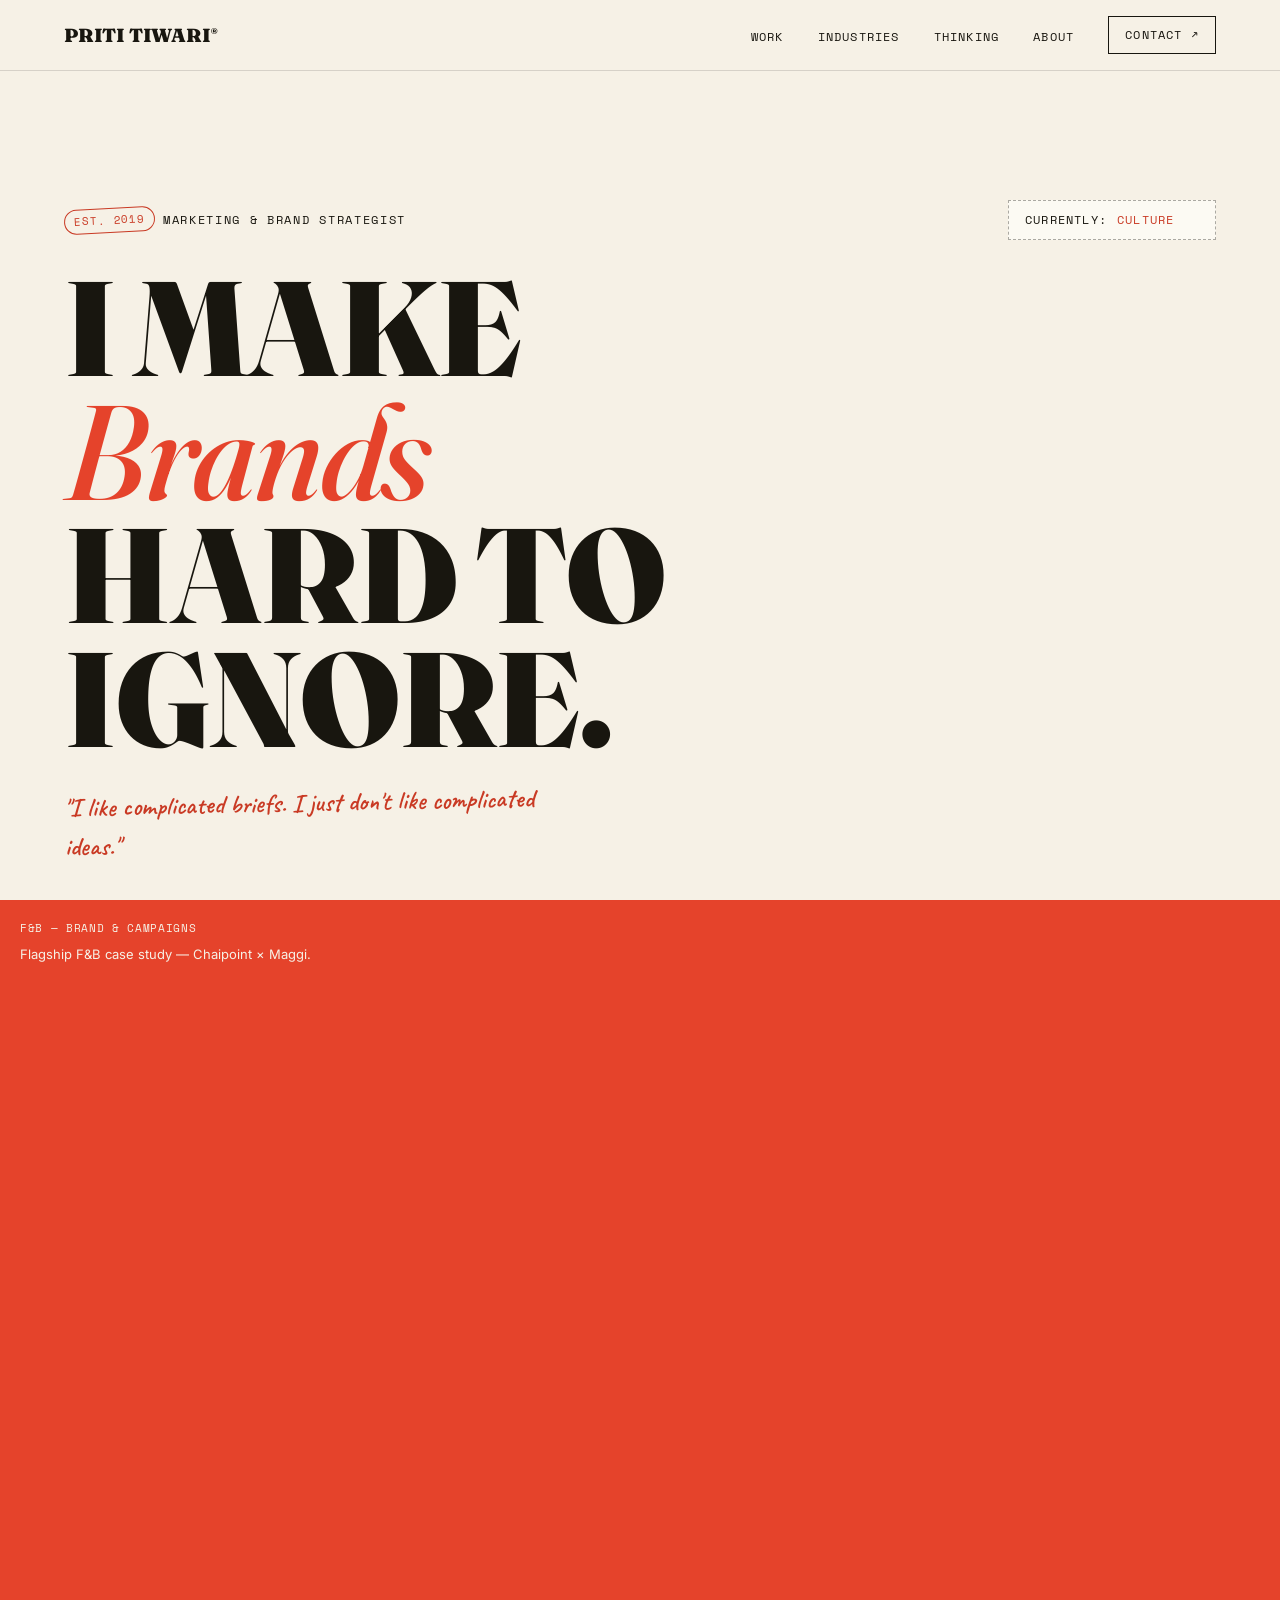
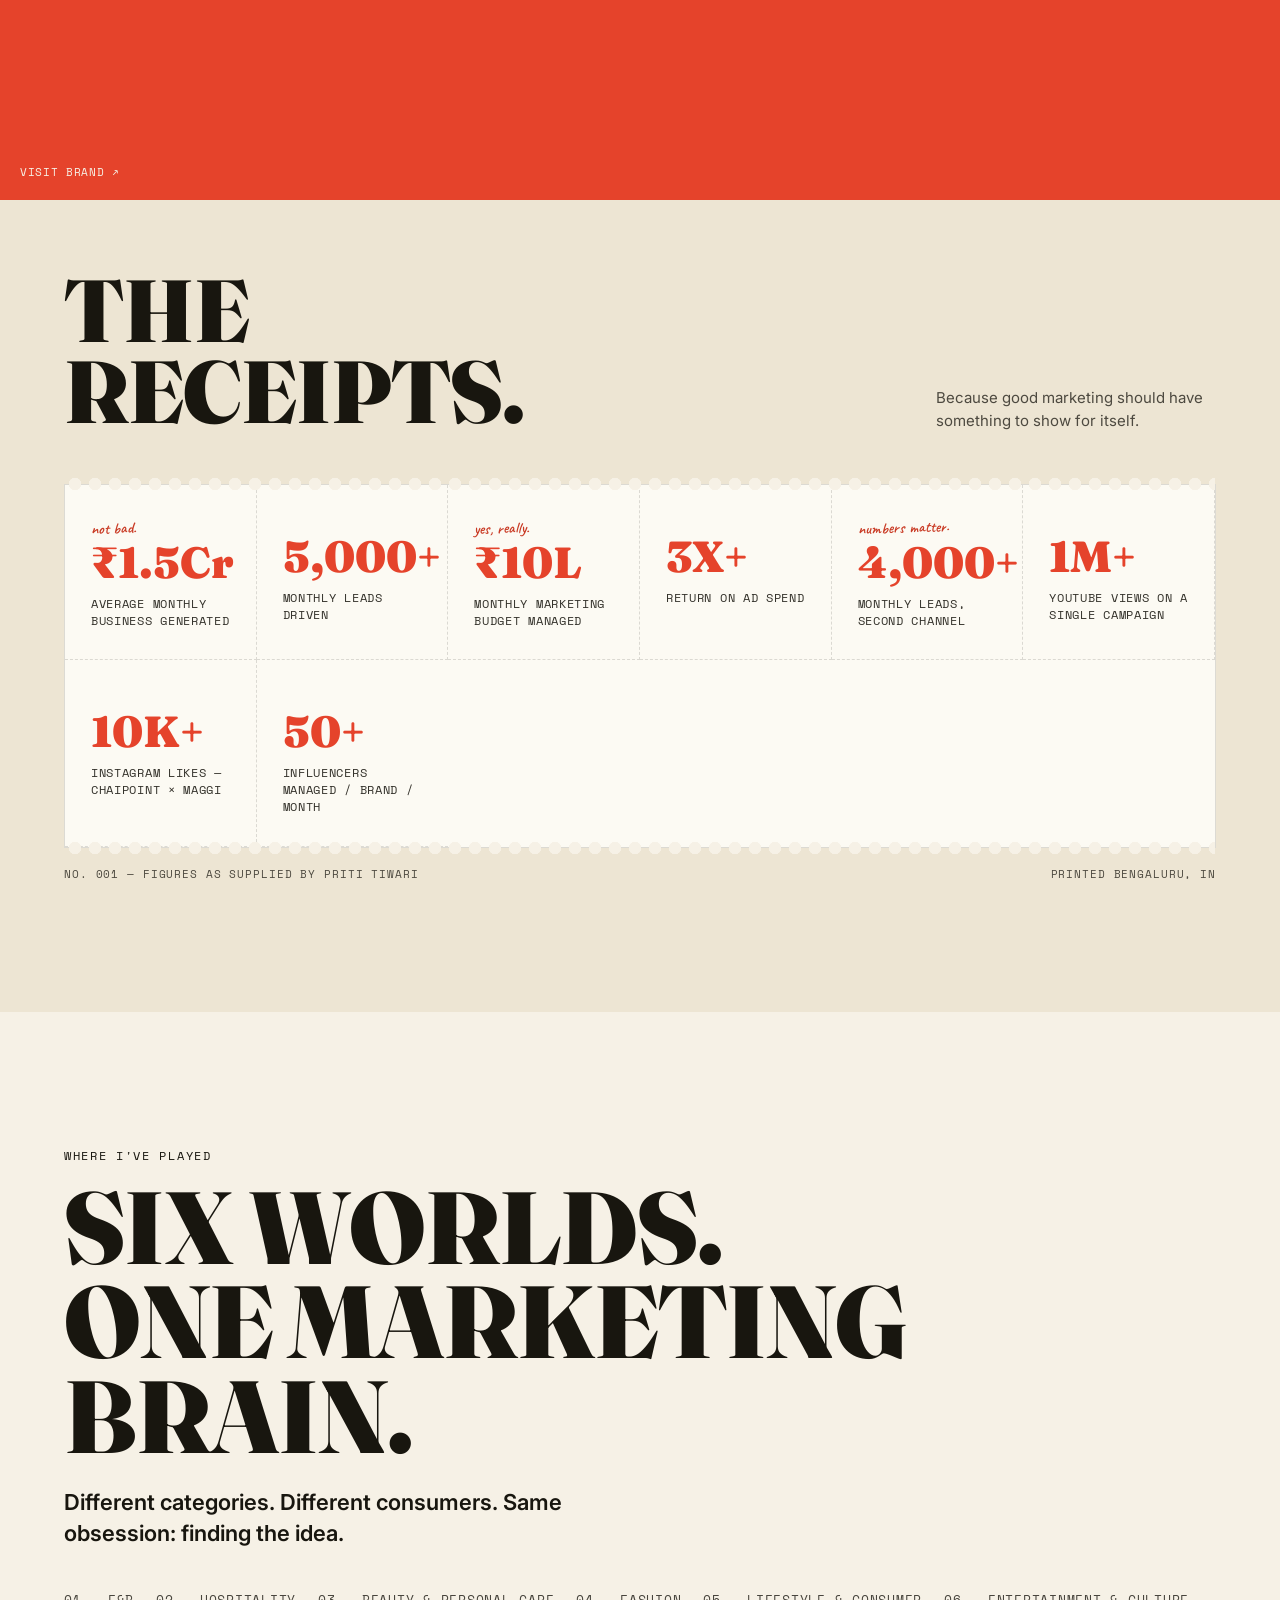
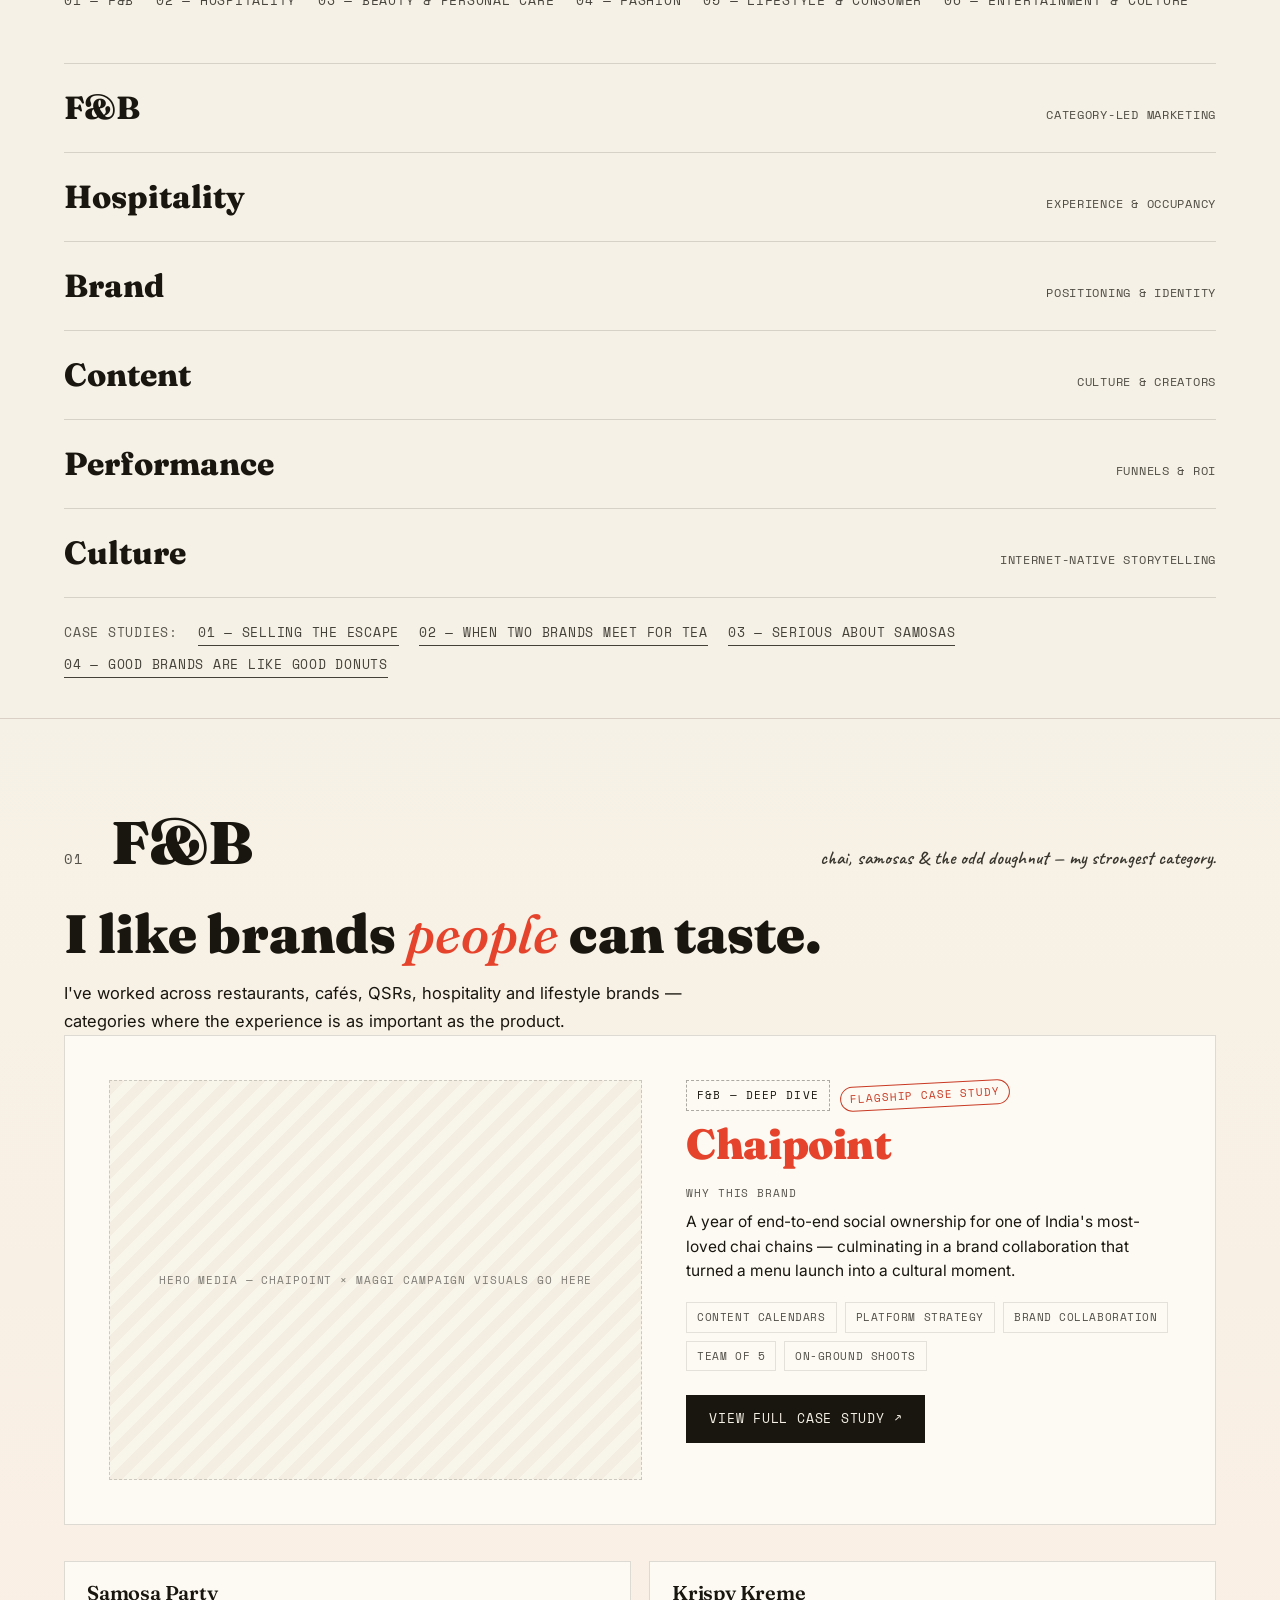
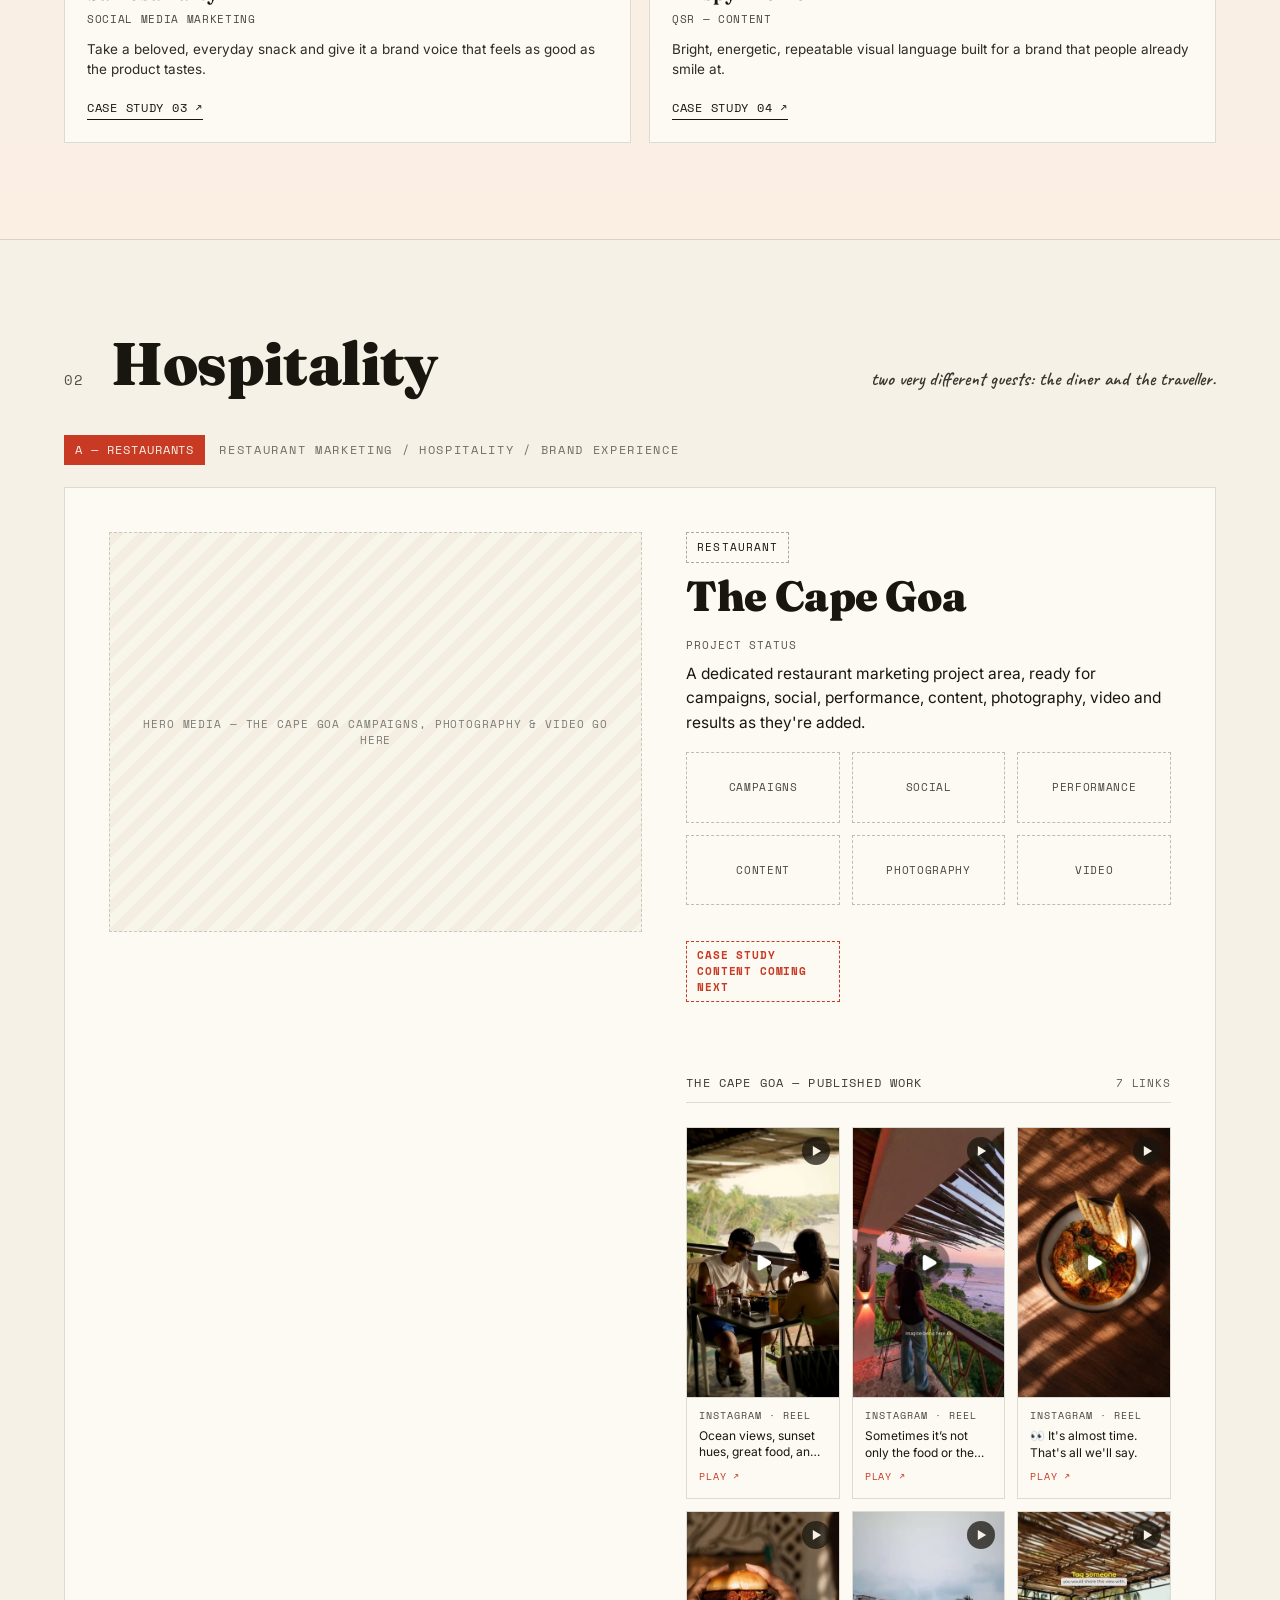
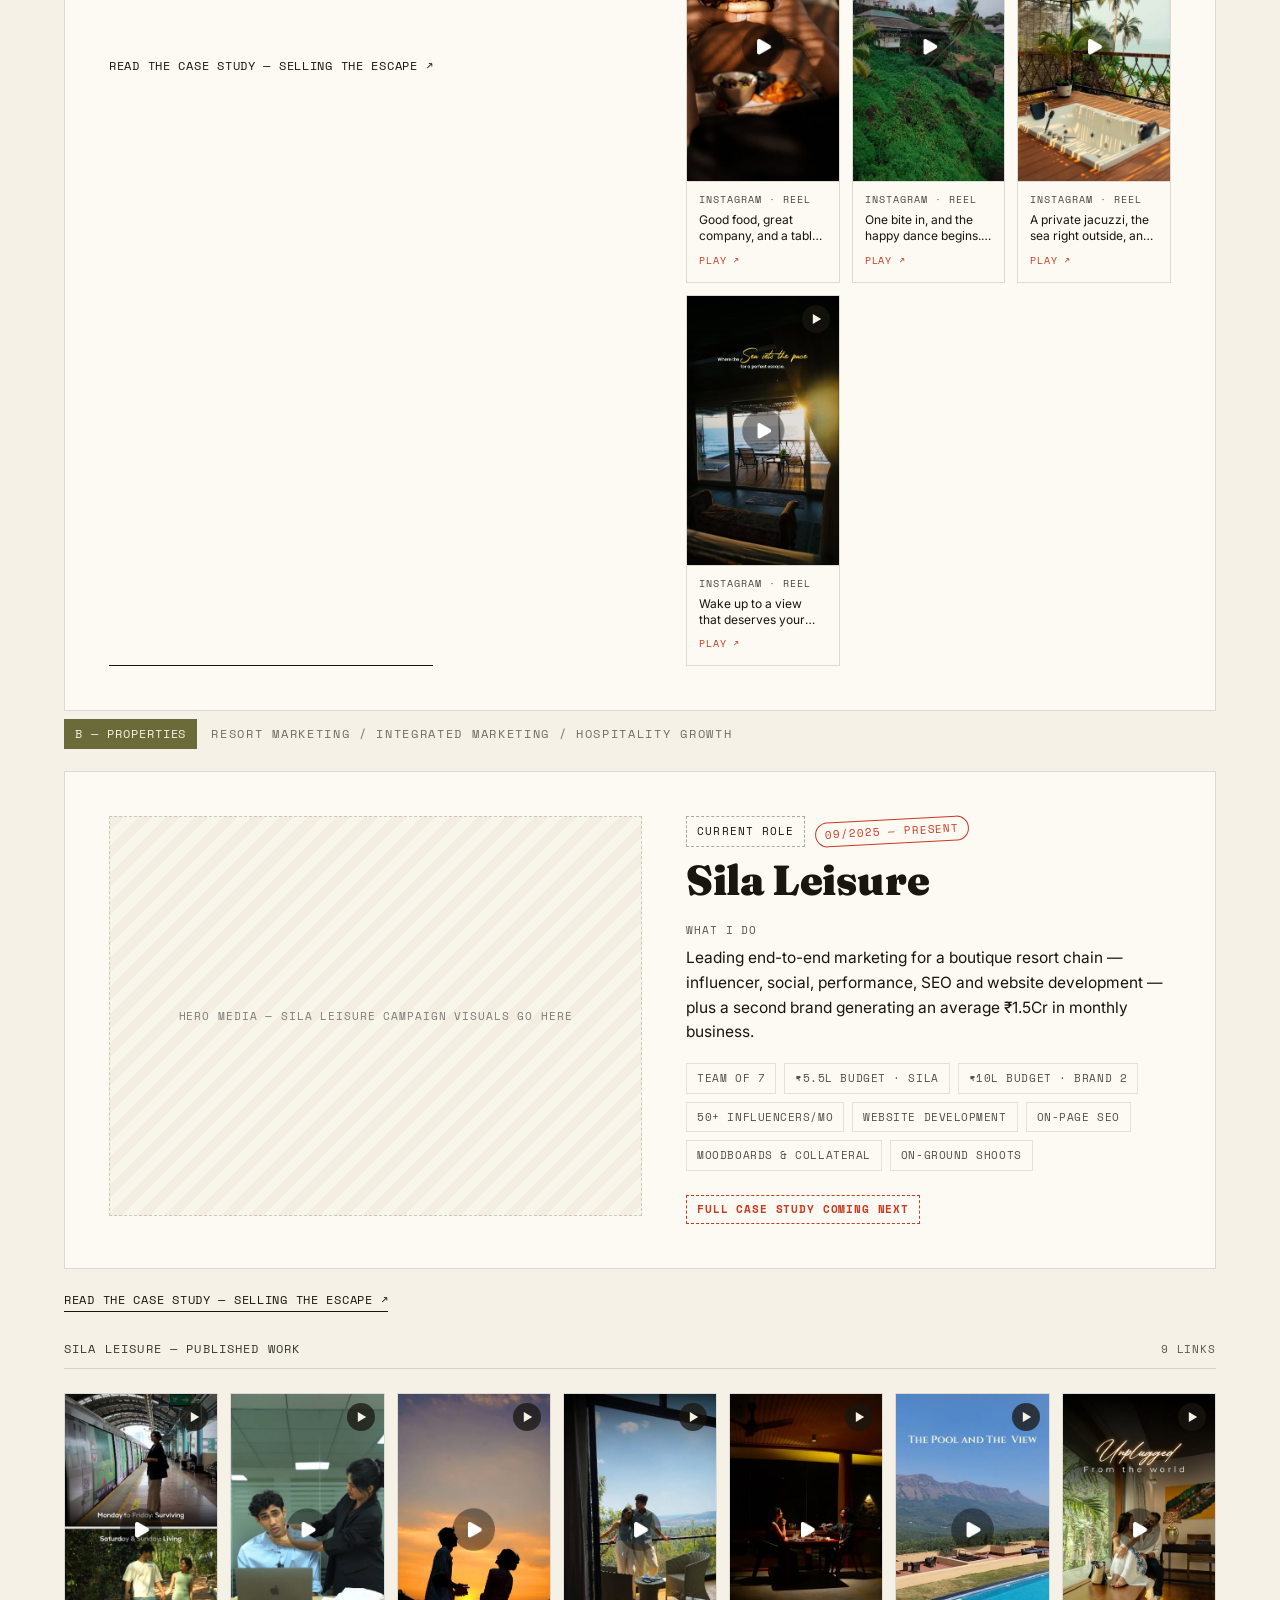
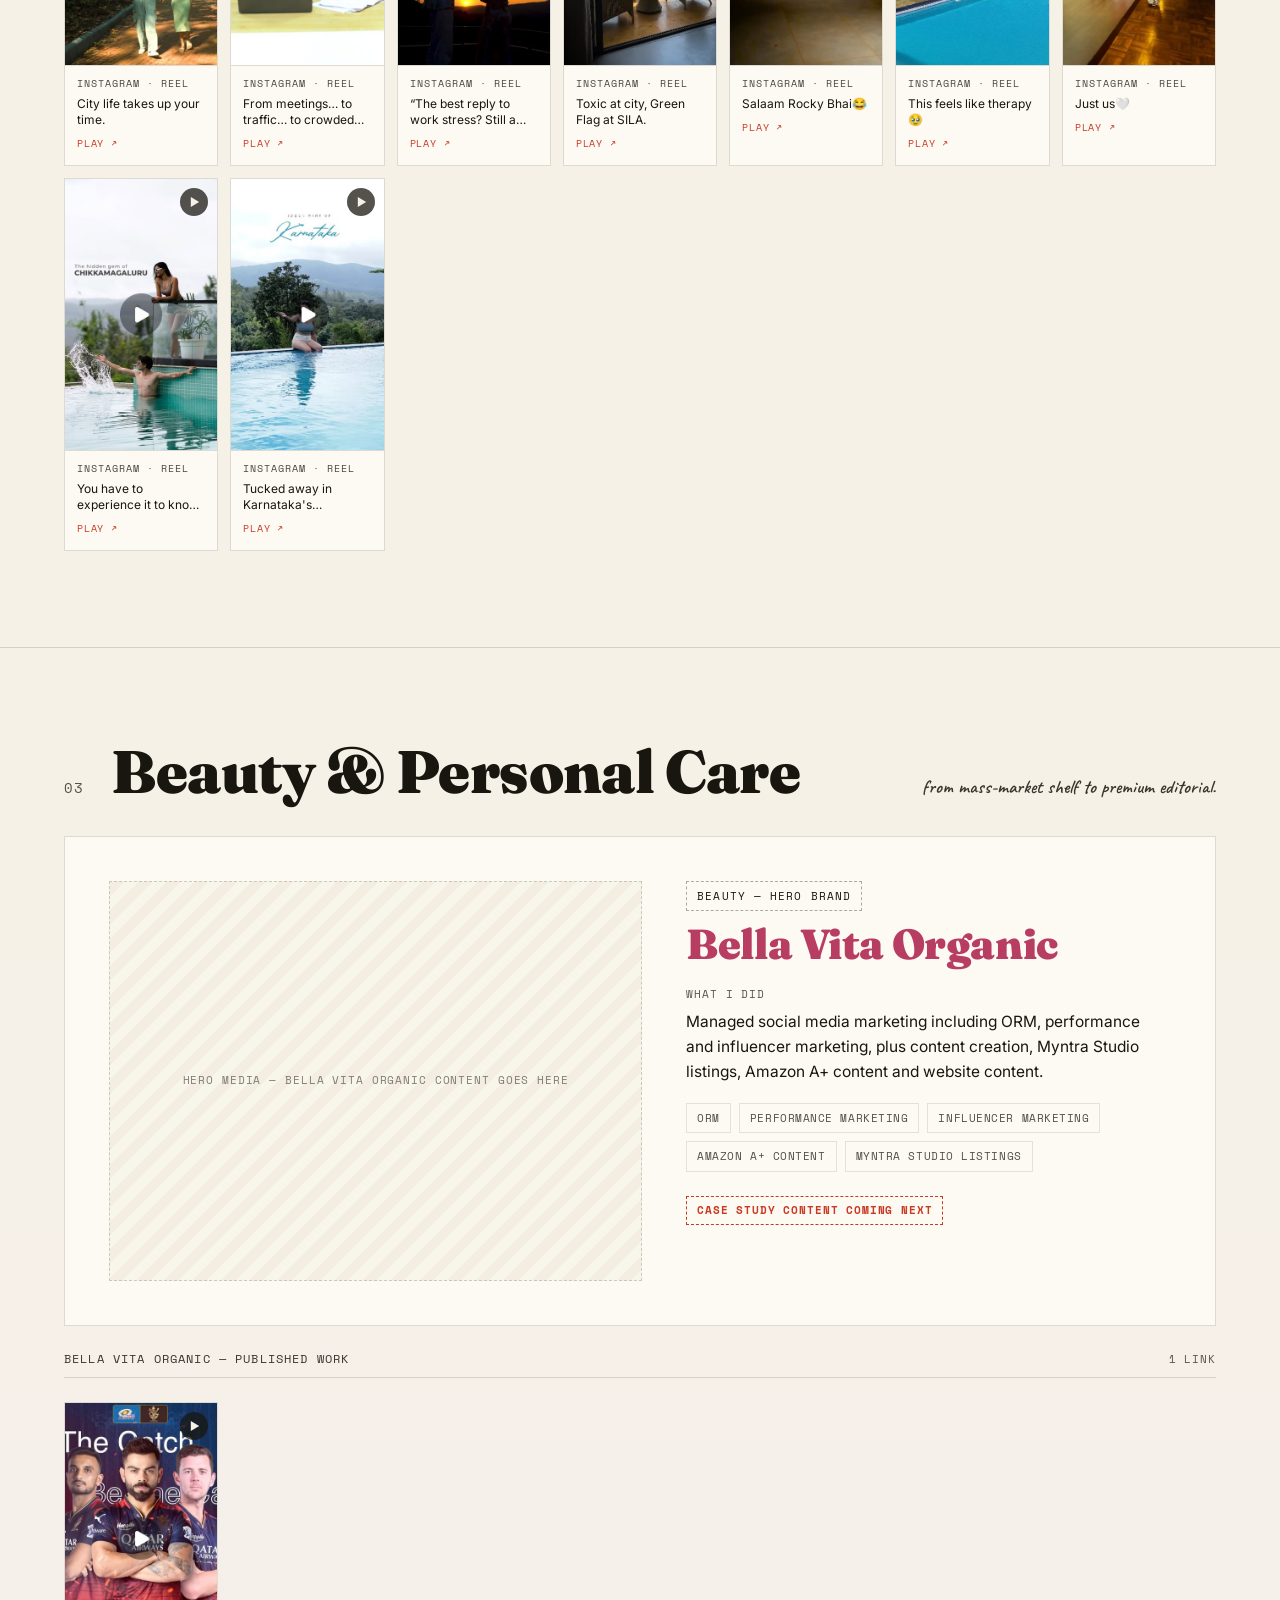
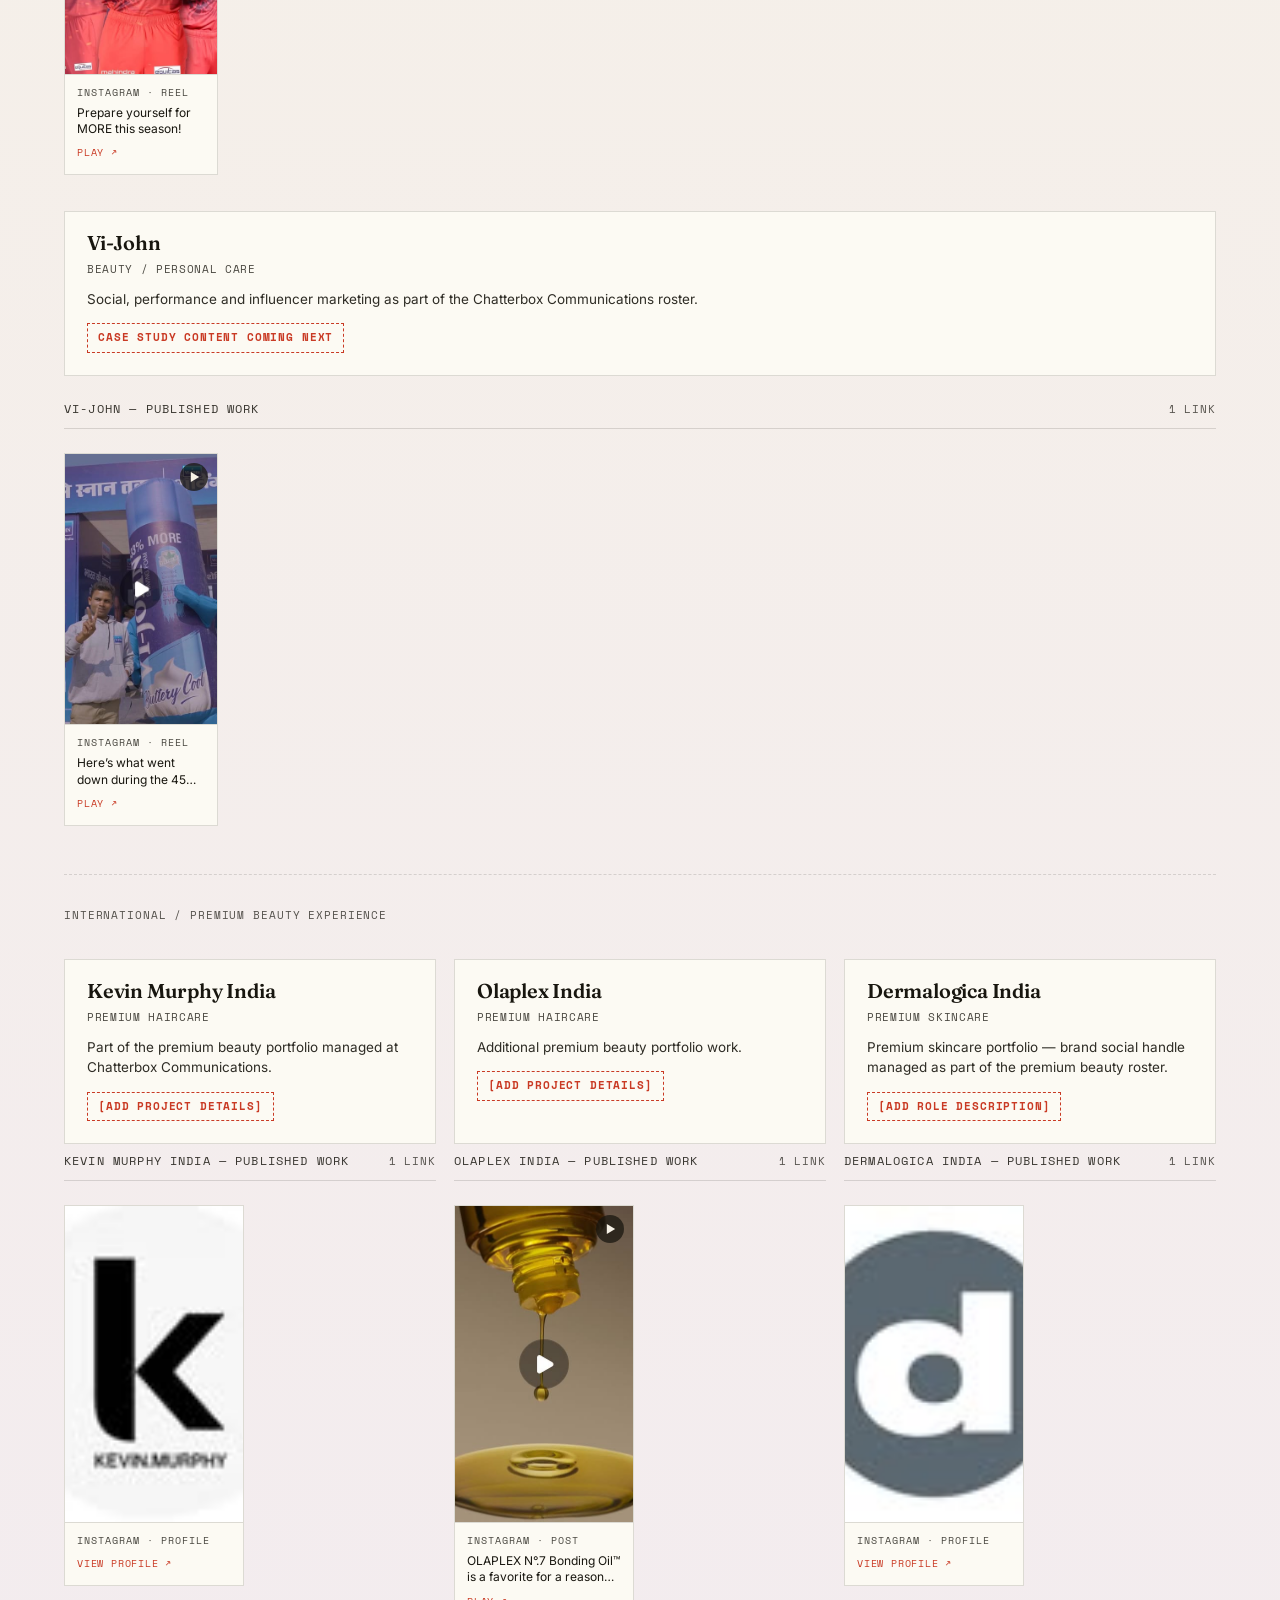
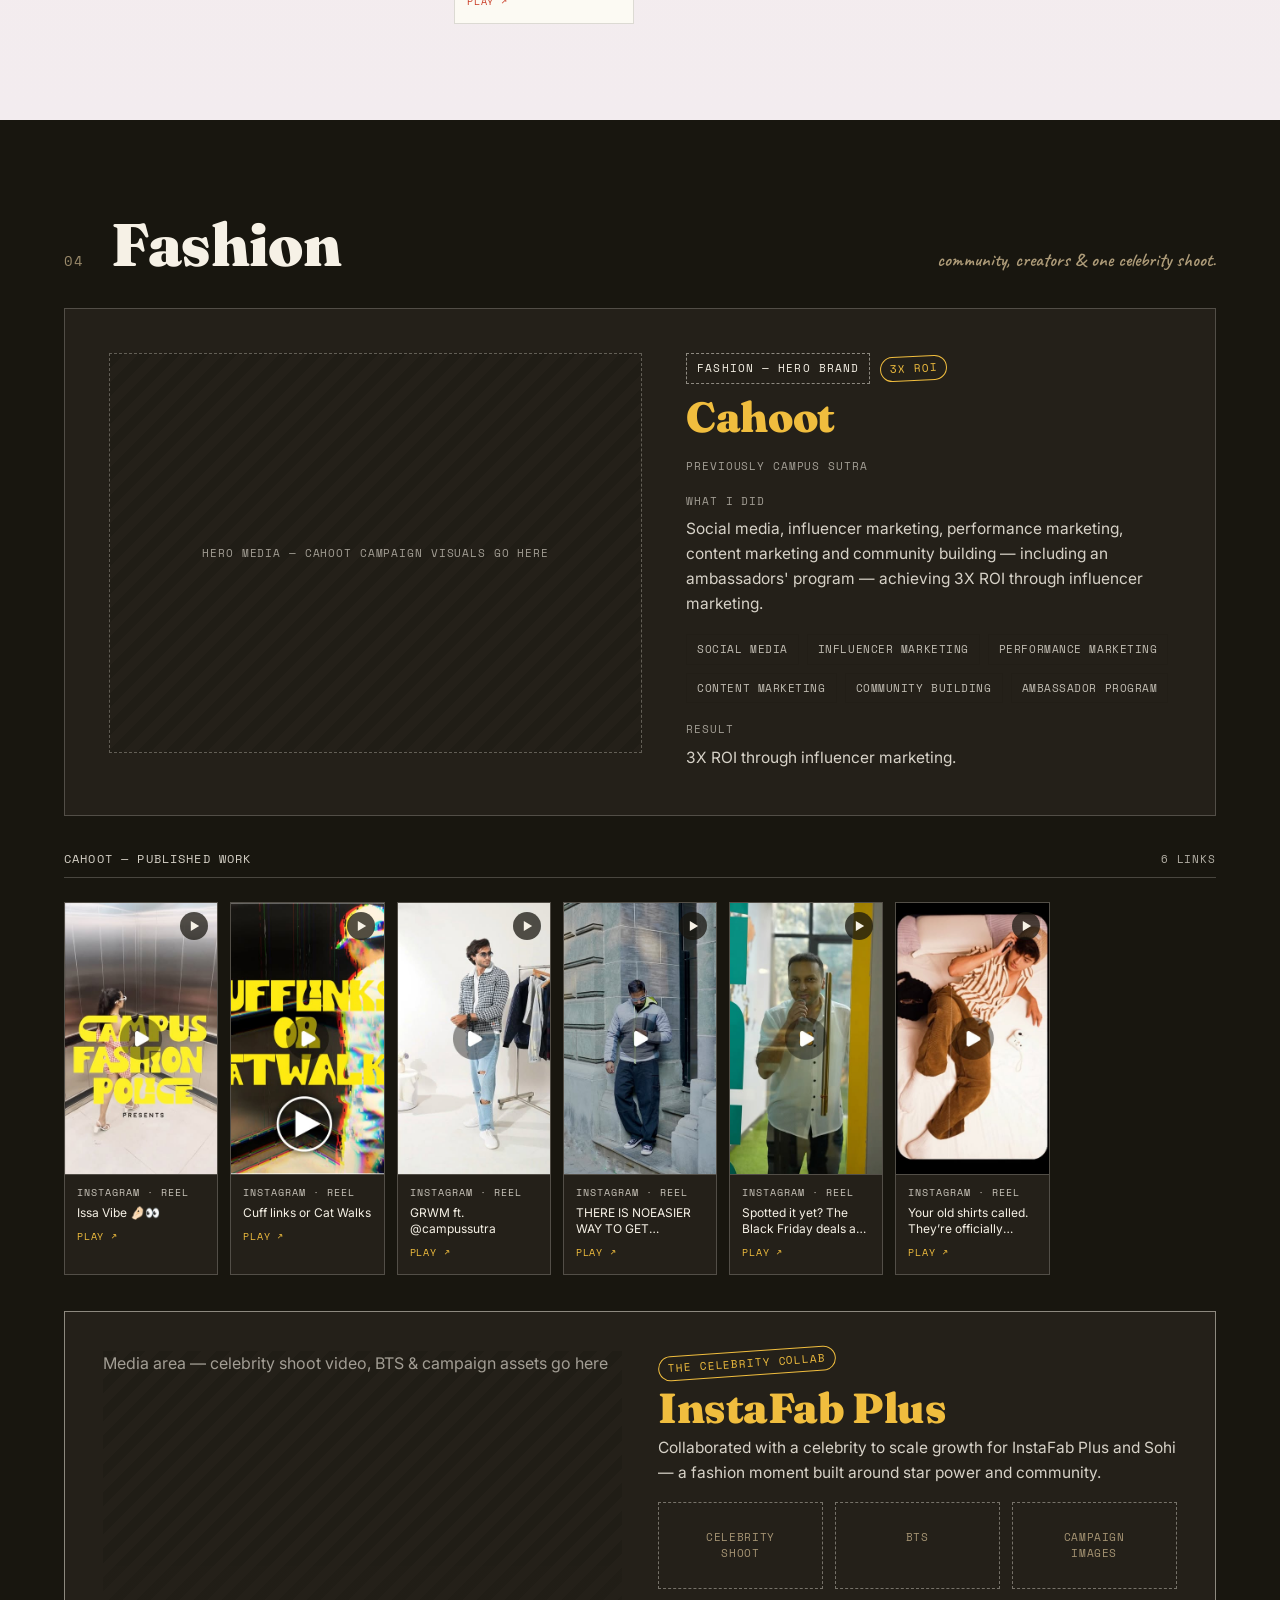
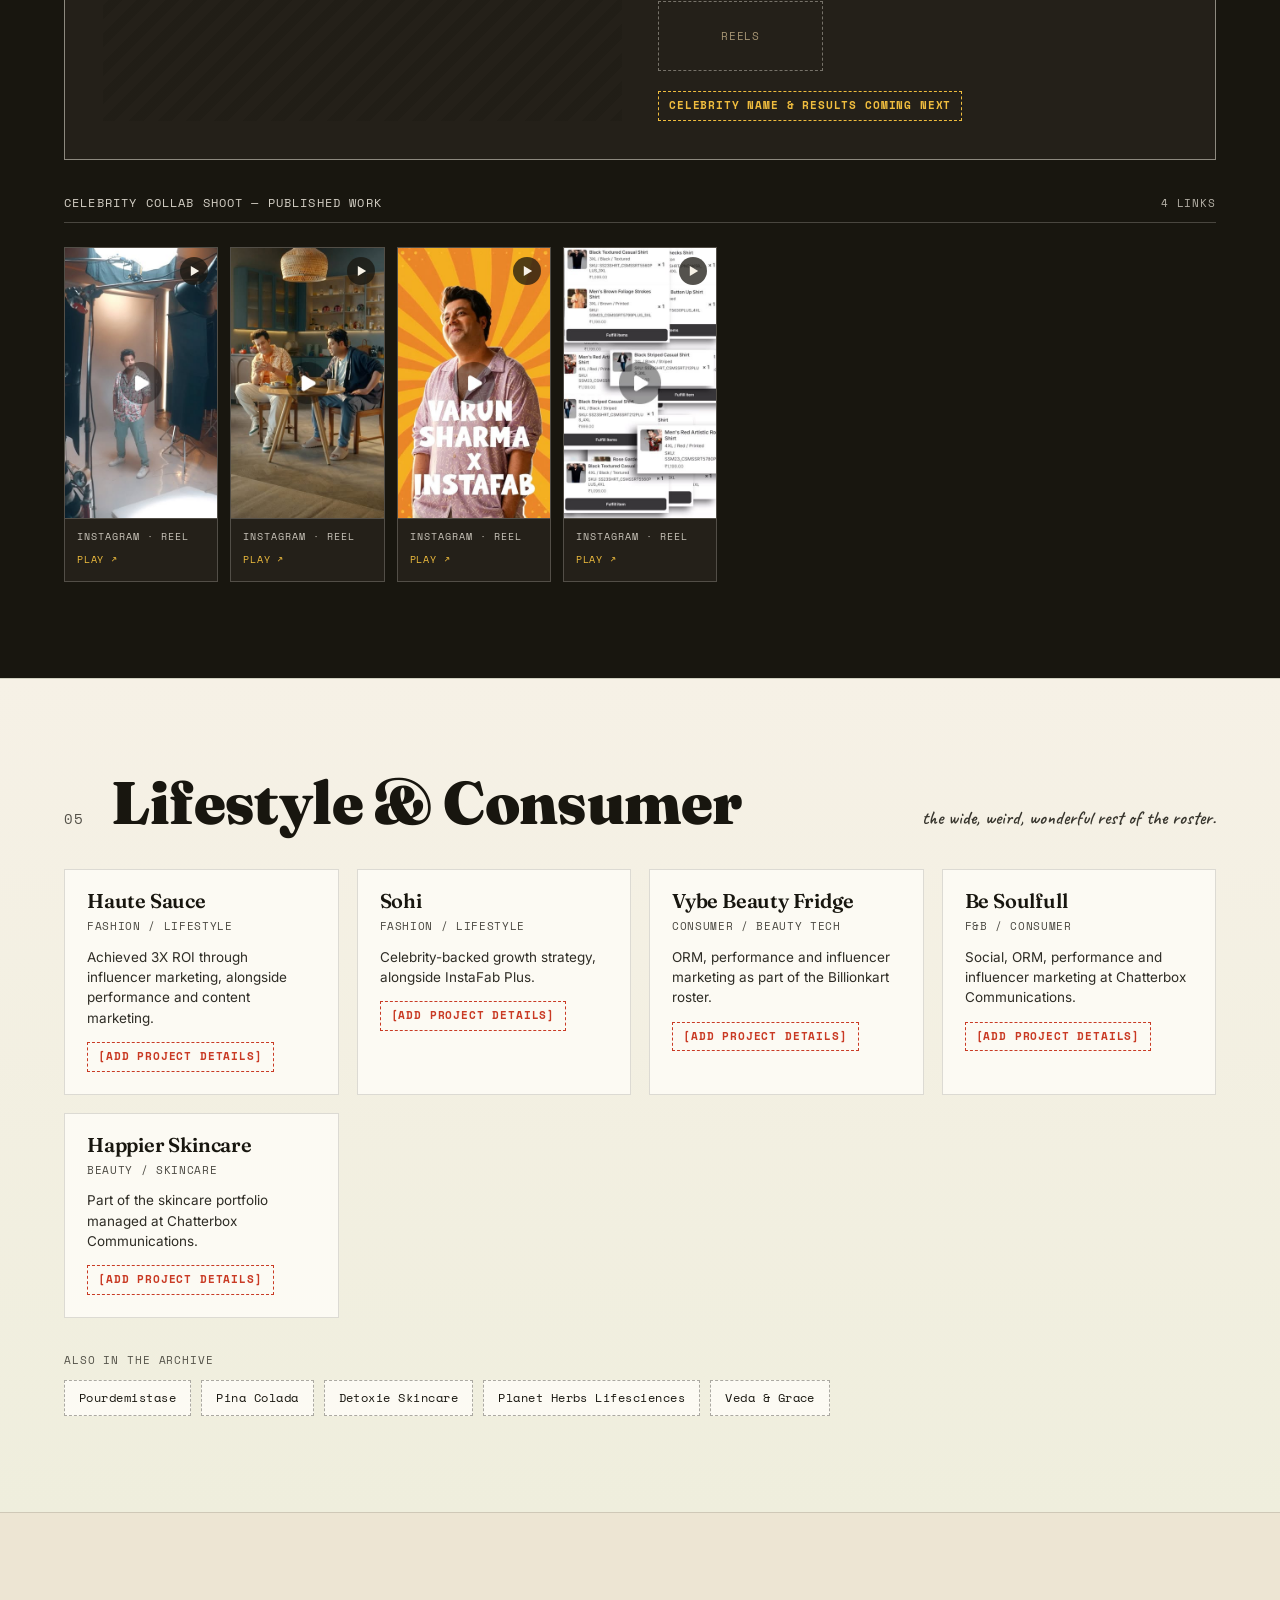
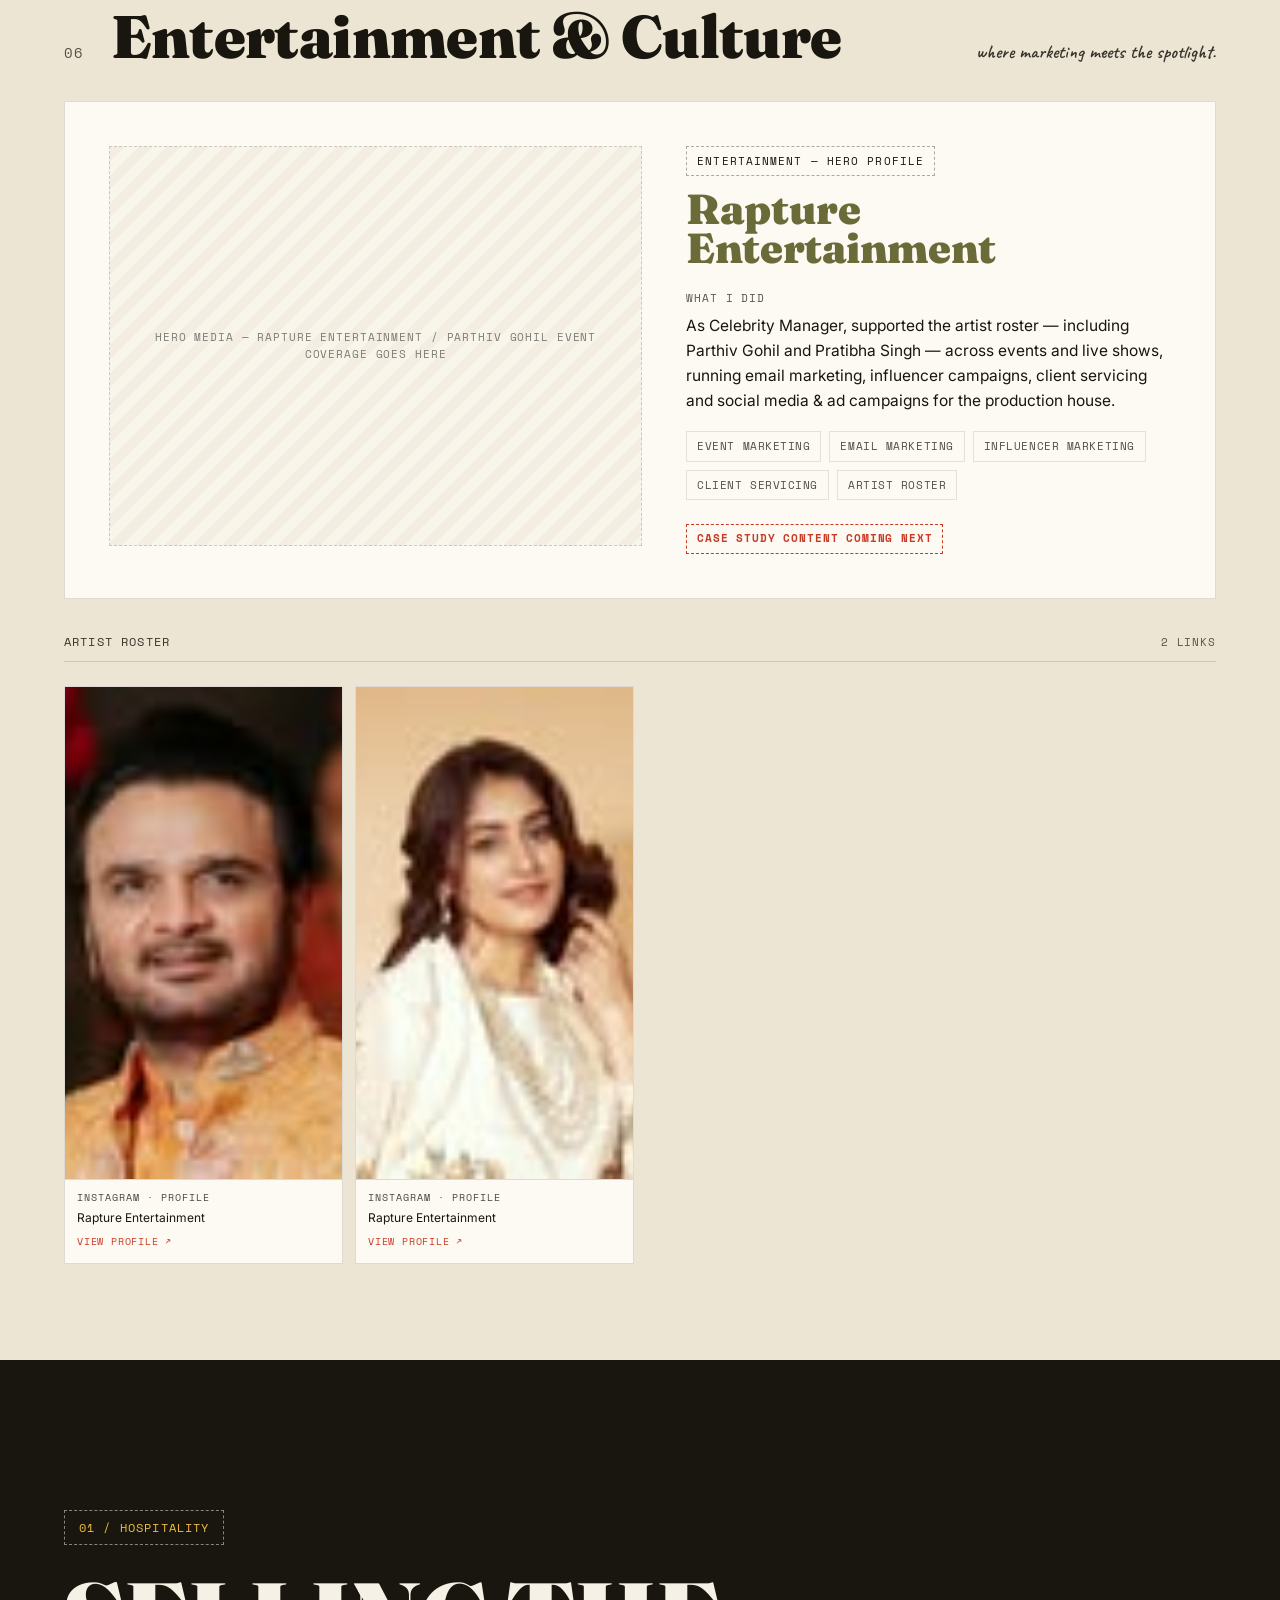
==== index.html @ 2b515f0b "Fix 44px overflow at 320px Nav, mobile menu and the receipts grid had a ~365px floor. Tighter gutter" ====
<!DOCTYPE html>
<html lang="en">
<head>
<meta charset="UTF-8">
<meta name="viewport" content="width=device-width, initial-scale=1.0">
<title>Priti Tiwari — Brands Hard to Ignore</title>
<meta name="description" content="Priti Tiwari — marketing strategist and brand builder across F&B, hospitality and lifestyle. Categories where the experience is the product.">
<link rel="canonical" href="https://wugweb-git.github.io/priti/">
<meta property="og:type" content="profile">
<meta property="og:title" content="Priti Tiwari — Brands Hard to Ignore">
<meta property="og:description" content="Marketing strategist. Brand builder. Professional overthinker of good ideas. F&amp;B, hospitality and lifestyle brands where the experience is the product.">
<meta property="og:image" content="https://wugweb-git.github.io/priti/assets/og.png">
<meta property="og:image:width" content="1200">
<meta property="og:image:height" content="630">
<meta property="og:url" content="https://wugweb-git.github.io/priti/">
<meta name="twitter:card" content="summary_large_image">
<meta name="twitter:title" content="Priti Tiwari — Brands Hard to Ignore">
<meta name="twitter:description" content="Marketing strategist. Brand builder. Professional overthinker of good ideas.">
<meta name="twitter:image" content="https://wugweb-git.github.io/priti/assets/og.png">
<link rel="icon" href="data:image/svg+xml,<svg xmlns='http://www.w3.org/2000/svg' viewBox='0 0 32 32'><rect width='32' height='32' fill='%2318160F'/><text x='16' y='23' font-size='20' font-family='Georgia,serif' font-weight='900' fill='%23E5432B' text-anchor='middle'>P</text></svg>">
<link rel="preconnect" href="https://fonts.googleapis.com">
<link rel="preconnect" href="https://fonts.gstatic.com" crossorigin>
<link href="https://fonts.googleapis.com/css2?family=Fraunces:ital,opsz,wght@0,9..144,300;0,9..144,500;0,9..144,600;0,9..144,900;1,9..144,500;1,9..144,700&family=Inter:wght@400;500;600;700;800&family=Caveat:wght@500;600;700&family=Space+Mono:wght@400;700&display=swap" rel="stylesheet">
<style>
/* ============================= TOKENS ============================= */
:root{
  --ivory:#F6F1E6;
  --ivory-2:#EDE5D3;
  --paper:#FCFAF3;
  --charcoal:#18160F;
  --charcoal-2:#242019;
  --tomato:#E5432B;
  --tomato-dim:#C93A24;
  --butter:#F0BD3E;
  --cobalt:#2743D6;
  --coral:#F0789A;
  --coral-dim:#B83D63;
  --olive:#6B6B3A;
  --sand:#C9B48C;
  --line: rgba(24,22,15,0.14);
  --line-strong: rgba(24,22,15,0.35);
  --line-light: rgba(246,241,230,0.22);
  --line-light-strong: rgba(246,241,230,0.5);

  --f-display:'Fraunces', serif;
  --f-sans:'Inter', sans-serif;
  --f-hand:'Caveat', cursive;
  --f-mono:'Space Mono', monospace;

  --container: 1240px;
  --pad: clamp(20px, 5vw, 64px);
  --radius: 2px;
}

*,*::before,*::after{box-sizing:border-box;}
html{scroll-behavior:smooth;}
@media (prefers-reduced-motion: reduce){
  html{scroll-behavior:auto;}
  *,*::before,*::after{animation-duration:0.001ms !important; animation-iteration-count:1 !important; transition-duration:0.001ms !important; scroll-behavior:auto !important;}
}
body{
  margin:0;
  background:var(--ivory);
  color:var(--charcoal);
  font-family:var(--f-sans);
  font-size:16px;
  line-height:1.5;
  -webkit-font-smoothing:antialiased;
  overflow-x:hidden;
}
img{max-width:100%; display:block;}
a{color:inherit; text-decoration:none;}
button{font-family:inherit; cursor:pointer;}
ul{list-style:none; margin:0; padding:0;}
h1,h2,h3,h4,p{margin:0;}

.wrap{max-width:var(--container); margin:0 auto; padding-left:var(--pad); padding-right:var(--pad);}

::selection{background:var(--tomato); color:var(--ivory);}

/* focus visibility */
a:focus-visible, button:focus-visible, [tabindex]:focus-visible{
  outline:2px solid var(--cobalt);
  outline-offset:3px;
}

/* ============================= TYPE UTILITIES ============================= */
.eyebrow{
  font-family:var(--f-mono);
  font-size:12px;
  letter-spacing:0.14em;
  text-transform:uppercase;
  display:inline-flex;
  align-items:center;
  gap:8px;
}
.display{
  font-family:var(--f-display);
  font-weight:900;
  line-height:0.92;
  letter-spacing:-0.01em;
}
.hand{
  font-family:var(--f-hand);
  font-weight:600;
}
.section-pad{padding-top:clamp(64px,10vw,120px); padding-bottom:clamp(64px,10vw,120px);}

/* ============================= TICKET / RECEIPT SIGNATURE SYSTEM ============================= */
/* perforated edge — light paper on ivory background */
.perf-top, .perf-bottom{position:relative;}
.perf-top::before, .perf-bottom::after{
  content:"";
  position:absolute;
  left:0; right:0;
  height:16px;
  background-image: radial-gradient(circle at 10px 8px, var(--ivory) 6px, transparent 6.5px);
  background-size:20px 16px;
  background-repeat:repeat-x;
}
.perf-top::before{top:-1px; transform:translateY(-50%);}
.perf-bottom::after{bottom:-1px; transform:translateY(50%);}
.perf-top.on-charcoal::before, .perf-bottom.on-charcoal::after{
  background-image: radial-gradient(circle at 10px 8px, var(--charcoal) 6px, transparent 6.5px);
}

.ticket{
  background:var(--paper);
  border:1px solid var(--line);
  position:relative;
  padding:22px 22px 26px;
}
.ticket-tag{
  display:inline-flex;
  align-items:center;
  gap:8px;
  font-family:var(--f-mono);
  font-size:11px;
  letter-spacing:0.1em;
  text-transform:uppercase;
  padding:6px 10px;
  border:1px dashed var(--line-strong);
  background:transparent;
}
.stamp{
  font-family:var(--f-mono);
  font-size:11px;
  letter-spacing:0.08em;
  text-transform:uppercase;
  color:var(--tomato-dim);
  border:1.5px solid var(--tomato-dim);
  padding:3px 9px;
  border-radius:999px;
  display:inline-block;
  transform:rotate(-3deg);
}

/* ============================= BUTTONS / LINKS ============================= */
.btn{
  display:inline-flex;
  align-items:center;
  gap:10px;
  font-family:var(--f-mono);
  font-size:13px;
  letter-spacing:0.06em;
  text-transform:uppercase;
  padding:13px 22px;
  border:1.5px solid var(--charcoal);
  background:var(--charcoal);
  color:var(--ivory);
  transition:transform .25s ease, background .25s ease, color .25s ease, border-color .25s ease;
  white-space:nowrap;
}
.btn:hover{background:var(--tomato); border-color:var(--tomato); color:var(--ivory); transform:translate(-2px,-2px);}
.btn.ghost{background:transparent; color:var(--charcoal);}
.btn.ghost:hover{background:var(--charcoal); color:var(--ivory);}
.btn.on-charcoal{border-color:var(--ivory); background:var(--ivory); color:var(--charcoal);}
.btn.on-charcoal:hover{background:var(--tomato); border-color:var(--tomato); color:var(--ivory);}
.btn.on-charcoal.ghost{background:transparent; color:var(--ivory); border-color:var(--line-light-strong);}
.btn.on-charcoal.ghost:hover{background:var(--ivory); color:var(--charcoal); border-color:var(--ivory);}
.btn svg{width:13px; height:13px; flex:none;}

.link-arrow{
  display:inline-flex; align-items:center; gap:6px;
  font-family:var(--f-mono); font-size:12px; letter-spacing:0.06em; text-transform:uppercase;
  border-bottom:1.5px solid currentColor; padding-bottom:2px;
  transition:opacity .2s ease, gap .2s ease;
}
.link-arrow:hover{opacity:0.65; gap:10px;}

/* ============================= NAV ============================= */
.site-nav{
  position:fixed; top:0; left:0; right:0; z-index:100;
  background:rgba(246,241,230,0.88);
  backdrop-filter:blur(10px);
  border-bottom:1px solid var(--line);
  transition:background .3s ease;
}
.nav-inner{
  max-width:var(--container); margin:0 auto; padding:16px var(--pad);
  display:flex; align-items:center; justify-content:space-between;
}
.nav-logo{
  font-family:var(--f-display); font-weight:900; font-size:19px; letter-spacing:-0.01em;
}
.nav-logo sup{font-size:9px; top:-0.9em;}
.nav-links{display:flex; align-items:center; gap:clamp(18px,3vw,34px);}
.nav-links a{
  font-family:var(--f-mono); font-size:12px; letter-spacing:0.1em; text-transform:uppercase;
  position:relative; padding:4px 0;
}
.nav-links a::after{
  content:""; position:absolute; left:0; right:100%; bottom:-2px; height:2px; background:var(--tomato);
  transition:right .25s ease;
}
.nav-links a:hover::after{right:0;}
.nav-cta{display:inline-flex;}
.nav-burger{display:none; flex-direction:column; gap:5px; background:none; border:none; padding:8px;}
.nav-burger span{width:22px; height:2px; background:var(--charcoal); transition:transform .25s ease, opacity .25s ease;}

.mobile-menu{
  position:fixed; inset:0; z-index:99;
  background:var(--charcoal); color:var(--ivory);
  display:flex; flex-direction:column; justify-content:center; gap:28px;
  padding:80px var(--pad) 40px;
  transform:translateY(-100%);
  transition:transform .4s cubic-bezier(.7,0,.3,1);
}
.mobile-menu.open{transform:translateY(0);}
.mobile-menu a{font-family:var(--f-display); font-size:clamp(32px,9vw,48px); font-weight:600;}
.mobile-menu .mm-foot{margin-top:20px; font-family:var(--f-mono); font-size:12px; color:var(--sand); letter-spacing:0.08em;}

/* ============================= HERO ============================= */
.hero{
  position:relative;
  padding:clamp(140px,20vw,200px) var(--pad) 80px;
  background:var(--ivory);
  overflow:hidden;
}
.hero-grain{
  position:absolute; inset:0; pointer-events:none; opacity:0.5; mix-blend-mode:multiply;
  background-image:radial-gradient(var(--charcoal) 0.6px, transparent 0.6px);
  background-size:4px 4px;
  opacity:0.035;
}
.hero-inner{max-width:var(--container); margin:0 auto; position:relative;}
.hero-eyebrow-row{display:flex; align-items:center; justify-content:space-between; flex-wrap:wrap; gap:16px; margin-bottom:26px;}
.hero h1{
  font-size:clamp(52px,10.5vw,150px);
  color:var(--charcoal);
}
.hero h1 .line{display:block;}
.hero h1 .accent{color:var(--tomato); font-style:italic; font-weight:500;}
.hero-annotation{
  font-family:var(--f-hand); font-size:clamp(20px,2.6vw,26px); color:var(--tomato-dim);
  margin-top:22px; max-width:520px; transform:rotate(-1.2deg);
}
.hero-sub-row{
  display:flex; flex-wrap:wrap; align-items:flex-end; justify-content:space-between; gap:28px;
  margin-top:56px; padding-top:28px; border-top:1px solid var(--line);
}
.hero-role{font-family:var(--f-sans); font-weight:600; font-size:clamp(17px,2vw,22px);}
.hero-cats{font-family:var(--f-mono); font-size:12.5px; letter-spacing:0.06em; color:var(--charcoal); opacity:0.7; margin-top:8px;}
.rotating-badge{
  font-family:var(--f-mono); font-size:12px; letter-spacing:0.1em; text-transform:uppercase;
  border:1px dashed var(--line-strong); padding:10px 16px; display:inline-flex; align-items:center; gap:10px;
  background:var(--paper);
}
.rotating-badge .rb-word{color:var(--tomato-dim); min-width:82px; display:inline-block; transition:opacity .35s ease;}

/* ============================= NOT JUST SOCIAL ============================= */
.njs{
  background:var(--charcoal); color:var(--ivory);
  padding:clamp(72px,11vw,130px) var(--pad);
  position:relative;
}
.njs-inner{max-width:var(--container); margin:0 auto;}
.njs h2{
  font-size:clamp(38px,7.5vw,96px);
  color:var(--ivory);
}
.njs h2 .not{color:var(--sand); font-style:italic; font-weight:500;}
.njs-tags{
  margin-top:56px;
  display:flex; flex-wrap:wrap; gap:14px;
}
.njs-tags span{
  font-family:var(--f-mono); font-size:clamp(13px,1.6vw,16px); letter-spacing:0.05em; text-transform:uppercase;
  border:1px solid var(--line-light-strong);
  padding:12px 18px;
  transition:border-color .25s ease, color .25s ease, background .25s ease;
}
.njs-tags span:nth-child(1){color:var(--butter);}
.njs-tags span:nth-child(2){color:var(--coral);}
.njs-tags span:hover{background:var(--ivory); color:var(--charcoal); border-color:var(--ivory);}
.njs-note{margin-top:36px; font-family:var(--f-hand); font-size:20px; color:var(--sand);}

/* ============================= RECEIPTS ============================= */
.receipts{padding:clamp(72px,11vw,130px) var(--pad); background:var(--ivory-2);}
.receipts-inner{max-width:var(--container); margin:0 auto;}
.receipts-head{display:flex; flex-wrap:wrap; justify-content:space-between; align-items:flex-end; gap:20px; margin-bottom:52px;}
.receipts h2{font-size:clamp(40px,7vw,88px);}
.receipts-sub{font-size:15px; max-width:280px; opacity:0.75;}
.receipt-strip{
  background:var(--paper);
  border:1px solid var(--line);
  padding:0;
}
.receipt-grid{
  display:grid;
  grid-template-columns:repeat(auto-fit, minmax(190px,1fr));
}
.receipt-cell{
  padding:30px 26px;
  border-right:1px dashed var(--line);
  border-bottom:1px dashed var(--line);
}
.receipt-cell:nth-last-child(-n+1){border-right:none;}
.receipt-num{
  font-family:var(--f-display); font-weight:900; font-size:clamp(32px,3.4vw,44px);
  color:var(--tomato);
  line-height:1;
}
.receipt-label{
  font-family:var(--f-mono); font-size:11.5px; letter-spacing:0.06em; text-transform:uppercase;
  margin-top:10px; opacity:0.88;
}
.receipts-foot{
  margin-top:18px; display:flex; justify-content:space-between; flex-wrap:wrap; gap:8px;
  font-family:var(--f-mono); font-size:11px; letter-spacing:0.08em; text-transform:uppercase; opacity:0.75;
}


/* ---------- Selected Work (lead layer) ---------- */
.sw-list{list-style:none; margin:40px 0 0; padding:0; counter-reset:none;}
.sw-item{border-top:1px solid var(--line);}
.sw-item:last-child{border-bottom:1px solid var(--line);}
.sw-item > a{
  display:grid;
  grid-template-columns:auto 1fr auto;
  gap:clamp(14px,3vw,32px);
  align-items:baseline;
  padding:clamp(18px,2.4vw,26px) 0;
  transition:background-color .2s ease, padding-left .2s ease;
}
.sw-item > a:hover, .sw-item > a:focus-visible{
  background:rgba(24,22,15,0.035);
  padding-left:12px;
}
.sw-num{font-family:var(--f-mono); font-size:12px; letter-spacing:.1em; opacity:.55;}
.sw-body{display:block; min-width:0;}
.sw-brand{
  display:block; font-family:var(--f-display); font-weight:600;
  font-size:clamp(21px,3.2vw,34px); line-height:1.1; letter-spacing:-0.01em;
}
.sw-prev{font-family:var(--f-sans); font-size:.45em; font-weight:500; opacity:.6; white-space:nowrap;}
.sw-meta{
  display:block; margin-top:8px; font-family:var(--f-mono); font-size:11.5px;
  letter-spacing:.06em; text-transform:uppercase; opacity:.62; line-height:1.5;
}
.sw-line{display:block; margin-top:10px; font-size:15px; line-height:1.55; opacity:.85; max-width:60ch;}
.sw-proof{
  font-family:var(--f-mono); font-size:11.5px; letter-spacing:.06em;
  text-transform:uppercase; white-space:nowrap; color:var(--tomato-dim);
  border:1px solid currentColor; padding:5px 10px; align-self:center;
}
@media (max-width:720px){
  .sw-item > a{grid-template-columns:auto 1fr; row-gap:12px;}
  .sw-proof{grid-column:2; justify-self:start; align-self:start;}
}

/* capability filters sit after the industry filters */
.filter-sep{width:1px; align-self:stretch; background:var(--line); margin:0 4px;}

/* ============================= WHERE I'VE PLAYED (INDUSTRIES) ============================= */
.industries-intro{padding:clamp(72px,11vw,130px) var(--pad) 40px; background:var(--ivory);}
.industries-intro-inner{max-width:var(--container); margin:0 auto;}
.industries-intro h2{font-size:clamp(44px,8vw,104px);}
.industries-intro .kicker{font-size:clamp(17px,2vw,22px); font-weight:600; max-width:560px; margin-top:24px; line-height:1.4;}
.industries-index{
  display:flex; flex-wrap:wrap; gap:10px 22px; margin-top:44px;
  font-family:var(--f-mono); font-size:12.5px; letter-spacing:0.06em; text-transform:uppercase;
}
.industries-index a{opacity:0.78; transition:opacity .2s ease, color .2s ease;}
.industries-index a:hover{opacity:1; color:var(--tomato);}

.industry-block{
  padding:clamp(56px,9vw,96px) var(--pad);
  border-top:1px solid var(--line);
  position:relative;
}
.industry-head{max-width:var(--container); margin:0 auto; display:flex; gap:28px; align-items:baseline; flex-wrap:wrap;}
.industry-num{font-family:var(--f-mono); font-size:14px; letter-spacing:0.05em; opacity:0.72;}
.industry-name{font-family:var(--f-display); font-weight:900; font-size:clamp(34px,5.5vw,60px);}
.industry-line{font-family:var(--f-hand); font-size:19px; margin-left:auto; opacity:0.85;}
.industry-body{max-width:var(--container); margin:34px auto 0;}

/* hero brand feature within an industry */
.brand-feature{
  display:grid; grid-template-columns:1.1fr 1fr; gap:44px;
  border:1px solid var(--line); background:var(--paper); padding:clamp(24px,3.5vw,44px);
}
.brand-feature .bf-media{
  aspect-ratio:4/3; background:repeating-linear-gradient(135deg, var(--ivory-2), var(--ivory-2) 10px, var(--ivory) 10px, var(--ivory) 20px);
  border:1px dashed var(--line-strong);
  display:flex; align-items:center; justify-content:center;
  font-family:var(--f-mono); font-size:11px; letter-spacing:0.08em; text-transform:uppercase; text-align:center; opacity:0.55; padding:16px;
}
.bf-eyebrow{display:flex; align-items:center; gap:10px; flex-wrap:wrap; margin-bottom:14px;}
.bf-title{font-family:var(--f-display); font-weight:900; font-size:clamp(28px,3.6vw,42px);}
.bf-why-label{font-family:var(--f-mono); font-size:11px; letter-spacing:0.08em; text-transform:uppercase; opacity:0.72; margin-top:22px;}
.bf-why{margin-top:8px; font-size:15.5px; line-height:1.6;}
.bf-did{margin-top:18px; display:flex; flex-wrap:wrap; gap:8px;}
.bf-did span{
  font-family:var(--f-mono); font-size:11px; letter-spacing:0.05em; text-transform:uppercase;
  border:1px solid var(--line); padding:6px 10px; opacity:0.75;
}
.bf-links{margin-top:24px; display:flex; flex-wrap:wrap; gap:12px;}

/* secondary brands row inside an industry */
.brand-row{margin-top:36px; display:grid; grid-template-columns:repeat(auto-fit, minmax(230px,1fr)); gap:18px;}
.brand-card{
  border:1px solid var(--line); background:var(--paper); padding:22px;
  transition:transform .2s ease, box-shadow .2s ease;
}
.brand-card:hover{transform:translateY(-3px); box-shadow:5px 5px 0 var(--line-strong);}
.brand-card .bc-name{font-family:var(--f-display); font-weight:600; font-size:20px;}
.brand-card .bc-role{font-family:var(--f-mono); font-size:11px; letter-spacing:0.06em; text-transform:uppercase; opacity:0.78; margin-top:8px;}
.brand-card .bc-note{font-size:13.5px; margin-top:12px; opacity:0.9; line-height:1.5;}
.brand-card .bc-status{margin-top:14px;}

/* other-brands chip archive at end of industry */
.other-brands{margin-top:34px;}
.other-brands .ob-label{font-family:var(--f-mono); font-size:11px; letter-spacing:0.08em; text-transform:uppercase; opacity:0.72; margin-bottom:12px;}
.chip-row{display:flex; flex-wrap:wrap; gap:10px;}
.chip{
  font-family:var(--f-mono); font-size:12px; letter-spacing:0.04em;
  border:1px dashed var(--line-strong); padding:8px 14px;
  background:var(--paper);
}

.industry-view-all{margin-top:36px;}

/* accent tints per industry */
.ind-fnb{background:linear-gradient(180deg, var(--ivory) 0%, #FBEFE4 100%);}
.ind-fnb .receipt-num, .ind-fnb .bf-title{color:var(--tomato);}
.ind-hosp{background:var(--ivory);}
.ind-beauty{background:linear-gradient(180deg, var(--ivory) 0%, #F3ECEF 100%);}
.ind-beauty .bf-title{color:var(--coral-dim);}
.ind-fashion{background:var(--charcoal); color:var(--ivory);}
.ind-fashion .bf-title{color:var(--butter);}
.ind-fashion .brand-feature, .ind-fashion .brand-card{background:var(--charcoal-2); border-color:var(--line-light);}
.ind-fashion .bf-media{background:repeating-linear-gradient(135deg, #1F1C15,#1F1C15 10px,#242019 10px,#242019 20px); border-color:var(--line-light-strong); color:var(--ivory); opacity:0.6;}
.ind-fashion .bc-name, .ind-fashion .brand-card{color:var(--ivory);}
.ind-fashion .brand-card .bc-role, .ind-fashion .brand-card .bc-note{color:var(--ivory); opacity:0.65;}
.ind-fashion .ticket-tag{border-color:var(--line-light-strong); color:var(--ivory);}
.ind-fashion .other-brands .ob-label{opacity:0.5;}
.ind-fashion .chip{border-color:var(--line-light-strong); background:var(--charcoal-2); color:var(--ivory);}
.ind-fashion .industries-index a, .ind-fashion a{color:var(--ivory);}
.ind-lifestyle{background:linear-gradient(180deg, var(--ivory) 0%, #EFEEDD 100%);}
.ind-lifestyle .bf-title{color:var(--cobalt);}
.ind-culture{background:var(--ivory-2);}
.ind-culture .bf-title{color:var(--olive);}

/* Hospitality dual-vertical */
.hosp-split{display:grid; grid-template-columns:1fr; gap:56px;}
/* grid children default to min-width:auto, which lets wide content blow the
   track past the container — this is what caused the desktop h-scroll */
.hosp-split > *, .brand-feature > *, .celeb-panel > *, .cs-block-inner > *{min-width:0;}
.hosp-sub{padding-top:8px; min-width:0;}
.hosp-sub-head{display:flex; align-items:center; gap:14px; margin-bottom:22px; flex-wrap:wrap;}
.hosp-sub-head .eyebrow{flex-wrap:wrap;}
.hosp-sub-tag{
  font-family:var(--f-mono); font-size:12px; letter-spacing:0.08em; text-transform:uppercase;
  padding:5px 10px; border:1px solid var(--charcoal);
}
.hosp-sub-title{font-family:var(--f-display); font-weight:700; font-size:clamp(22px,2.8vw,30px);}
.hosp-restaurants .hosp-sub-tag{background:var(--tomato-dim); color:var(--ivory); border-color:var(--tomato-dim);}
.hosp-properties .hosp-sub-tag{background:var(--olive); color:var(--ivory); border-color:var(--olive);}

/* Placeholder / coming next badge */
.coming-next{
  display:inline-flex; align-items:center; gap:8px;
  font-family:var(--f-mono); font-size:10.5px; letter-spacing:0.08em; text-transform:uppercase;
  color:var(--tomato-dim); border:1px dashed var(--tomato-dim); padding:6px 10px; font-weight:700;
}
.ind-fashion .coming-next{color:var(--butter); border-color:var(--butter);}
/* on charcoal surfaces the dim tomato drops below AA — butter carries it */
.ind-fashion .stamp, .case-study .stamp, .njs .stamp{color:var(--butter); border-color:var(--butter);}

/* upload placeholder slot */
.upload-slot{
  border:1.5px dashed var(--line-strong);
  padding:26px; text-align:center;
  font-family:var(--f-mono); font-size:11px; letter-spacing:0.06em; text-transform:uppercase; opacity:0.78;
  display:flex; flex-direction:column; align-items:center; gap:8px;
}
.upload-grid{display:grid; grid-template-columns:repeat(auto-fit,minmax(140px,1fr)); gap:12px; margin-top:16px;}

/* celebrity spotlight (InstaFab) */
.celeb-panel{
  margin-top:36px; border:1px solid var(--line-light-strong); padding:clamp(24px,3vw,40px);
  background:var(--charcoal-2);
  display:grid; grid-template-columns:1fr 1fr; gap:36px; align-items:center;
}
.celeb-panel .stamp{transform:rotate(-4deg);}

/* ============================= CHAIPOINT CASE STUDY ============================= */
.case-study{background:var(--charcoal); color:var(--ivory);}
.cs-hero{
  padding:clamp(90px,13vw,150px) var(--pad) clamp(60px,9vw,90px);
  position:relative;
}
.cs-hero-inner{max-width:var(--container); margin:0 auto;}
.cs-tag{
  display:inline-flex; gap:8px; align-items:center;
  font-family:var(--f-mono); font-size:11.5px; letter-spacing:0.1em; text-transform:uppercase;
  border:1px dashed var(--line-light-strong); padding:8px 14px; color:var(--butter);
}
.cs-title{
  margin-top:26px; overflow-wrap:break-word;
  font-size:clamp(42px,8vw,110px);
  color:var(--ivory);
}
.cs-title .x{color:var(--tomato); font-style:italic; margin:0 6px;}
.cs-subtitle{
  margin-top:18px; font-family:var(--f-display); font-style:italic; font-weight:500;
  font-size:clamp(22px,3.2vw,34px); color:var(--sand);
}
.cs-meta{margin-top:36px; display:flex; gap:28px; flex-wrap:wrap; font-family:var(--f-mono); font-size:12px; letter-spacing:0.05em; text-transform:uppercase; opacity:0.78;}

.cs-block{
  padding:clamp(48px,8vw,88px) var(--pad);
  border-top:1px solid var(--line-light);
}
.cs-block-inner{max-width:var(--container); margin:0 auto; display:grid; grid-template-columns:200px 1fr; gap:40px;}
.cs-label{font-family:var(--f-mono); font-size:12px; letter-spacing:0.1em; text-transform:uppercase; color:var(--sand); padding-top:6px;}
.cs-content h3{
  font-family:var(--f-display); font-weight:900; font-size:clamp(28px,4.4vw,52px); color:var(--ivory); line-height:1.05;
}
.cs-content p{font-size:16px; line-height:1.7; max-width:640px; margin-top:16px; color:var(--ivory); opacity:0.85;}
.cs-content p.big{font-family:var(--f-display); font-weight:500; font-style:italic; font-size:clamp(20px,2.6vw,28px); opacity:1; color:var(--ivory);}
.truths{display:flex; flex-direction:column; gap:14px; margin-top:6px;}
.truths .truth-line{font-family:var(--f-display); font-weight:700; font-size:clamp(22px,3.2vw,34px);}
.truths .truth-line span{color:var(--tomato);}
.direction-line{font-family:var(--f-mono); font-size:clamp(18px,2.6vw,26px); letter-spacing:0.02em; margin-top:10px;}
.direction-line .beats{color:var(--sand); opacity:0.5; margin:0 14px;}
.direction-line .win{color:var(--butter);}

.moments-grid{display:grid; grid-template-columns:repeat(auto-fit,minmax(180px,1fr)); gap:14px; margin-top:22px;}
.moment-chip{
  border:1px solid var(--line-light-strong); padding:18px 16px;
  font-family:var(--f-display); font-weight:600; font-size:17px;
  transition:background .2s ease, color .2s ease;
}
.moment-chip:hover{background:var(--ivory); color:var(--charcoal);}

.media-grid{display:grid; grid-template-columns:repeat(2,1fr); gap:16px; margin-top:24px;}
.yt-embed{position:relative; aspect-ratio:9/16; max-width:280px; border:1px solid var(--line-light-strong); overflow:hidden; background:#000;}
.yt-embed iframe{width:100%; height:100%; border:0;}
.yt-embeds-row{display:flex; gap:16px; flex-wrap:wrap; margin-top:24px;}
.ig-cards-row{display:grid; grid-template-columns:repeat(auto-fit,minmax(210px,1fr)); gap:14px; margin-top:24px;}
.ig-card{
  border:1px solid var(--line-light-strong); padding:20px; display:flex; flex-direction:column; gap:14px; justify-content:space-between;
  transition:border-color .2s ease, transform .2s ease;
}
.ig-card:hover{border-color:var(--ivory); transform:translateY(-3px);}
.ig-card .ig-kind{font-family:var(--f-mono); font-size:10.5px; letter-spacing:0.08em; text-transform:uppercase; color:var(--coral);}
.ig-card .ig-link{font-family:var(--f-mono); font-size:12px; letter-spacing:0.06em; text-transform:uppercase; display:inline-flex; align-items:center; gap:6px;}

.gallery-slots{display:grid; grid-template-columns:repeat(auto-fit,minmax(150px,1fr)); gap:12px; margin-top:22px;}
.gallery-slot{
  aspect-ratio:4/5; border:1.5px dashed var(--line-light-strong);
  display:flex; align-items:center; justify-content:center; text-align:center; padding:10px;
  font-family:var(--f-mono); font-size:10px; letter-spacing:0.06em; text-transform:uppercase; color:var(--sand);
}

.results-row{display:flex; gap:0; flex-wrap:wrap; margin-top:24px; border:1px solid var(--line-light-strong);}
.result-cell{flex:1; min-width:160px; padding:28px 24px; border-right:1px dashed var(--line-light-strong);}
.result-cell:last-child{border-right:none;}
.result-num{font-family:var(--f-display); font-weight:900; font-size:clamp(34px,4vw,48px); color:var(--butter);}
.result-label{font-family:var(--f-mono); font-size:11px; letter-spacing:0.06em; text-transform:uppercase; opacity:0.78; margin-top:8px;}

.cs-takeaway{
  padding:clamp(80px,14vw,160px) var(--pad);
  text-align:center;
  border-top:1px solid var(--line-light);
}
.cs-takeaway .display{font-size:clamp(30px,6.4vw,72px); color:var(--ivory);}
.cs-takeaway .display .hi{color:var(--tomato); font-style:italic;}

/* ============================= TIMELINE / THINKING ============================= */
.thinking{padding:clamp(72px,11vw,130px) var(--pad); background:var(--ivory);}
.thinking-inner{max-width:var(--container); margin:0 auto;}
.thinking-head h2{font-size:clamp(40px,7vw,88px);}
.timeline{margin-top:60px; display:flex; flex-direction:column;}
.tl-row{display:grid; grid-template-columns:110px 1fr; gap:24px; padding:22px 0; border-top:1px solid var(--line); align-items:center;}
.tl-row:last-child{border-bottom:1px solid var(--line);}
.tl-year{font-family:var(--f-mono); font-size:13px; letter-spacing:0.06em; opacity:0.6;}
.tl-name{font-family:var(--f-display); font-weight:800; font-size:clamp(22px,3.4vw,34px);}
.tl-row.now .tl-name{color:var(--tomato);}
.thinking-close{margin-top:64px;}
.thinking-close .display{font-size:clamp(30px,6vw,68px);}
.thinking-close .display .to{color:var(--tomato); font-style:italic;}

/* ============================= BRAND ARCHIVE ============================= */
.archive{padding:clamp(72px,11vw,130px) var(--pad); background:var(--charcoal); color:var(--ivory);}
.archive-inner{max-width:var(--container); margin:0 auto;}
.archive h2{font-size:clamp(40px,7vw,88px); color:var(--ivory);}
.archive-sub{margin-top:16px; max-width:480px; opacity:0.7; font-size:15px;}
.filter-row{display:flex; flex-wrap:wrap; gap:10px; margin-top:40px;}
.filter-btn{
  font-family:var(--f-mono); font-size:12px; letter-spacing:0.06em; text-transform:uppercase;
  padding:9px 16px; border:1px solid var(--line-light-strong); background:transparent; color:var(--ivory);
  transition:background .2s ease, color .2s ease;
}
.filter-btn.active, .filter-btn:hover{background:var(--ivory); color:var(--charcoal);}
.archive-grid{
  margin-top:36px;
  display:grid; grid-template-columns:repeat(auto-fill,minmax(230px,1fr)); gap:1px;
  background:var(--line-light);
  border:1px solid var(--line-light);
}
.arc-item{
  background:var(--charcoal); padding:24px 20px; position:relative; overflow:hidden;
  transition:background .25s ease;
}
.arc-item:hover{background:var(--charcoal-2);}
.arc-item .arc-name{font-family:var(--f-display); font-weight:700; font-size:19px;}
.arc-item .arc-cat{font-family:var(--f-mono); font-size:10px; letter-spacing:0.08em; text-transform:uppercase; opacity:0.72; margin-top:8px;}
.arc-hover{
  position:absolute; inset:0; background:var(--tomato); color:var(--ivory);
  padding:20px; display:flex; flex-direction:column; justify-content:space-between;
  transform:translateY(100%); transition:transform .28s cubic-bezier(.7,0,.3,1);
}
.arc-item:hover .arc-hover{transform:translateY(0);}
.arc-hover .arc-role{font-family:var(--f-mono); font-size:11px; letter-spacing:0.06em; text-transform:uppercase;}
.arc-hover .arc-note{font-size:13px; margin-top:8px; line-height:1.5;}
.arc-hover .arc-link{margin-top:auto; font-family:var(--f-mono); font-size:11px; letter-spacing:0.06em; text-transform:uppercase; display:inline-flex; gap:6px;}

/* ============================= ABOUT ============================= */
.about{padding:clamp(72px,11vw,130px) var(--pad); background:var(--ivory-2);}
.about-inner{max-width:var(--container); margin:0 auto; display:grid; grid-template-columns:1fr 1fr; gap:56px; align-items:start;}
.about h2{font-size:clamp(34px,6vw,70px);}
.about-body p{font-size:16.5px; line-height:1.8; margin-top:20px; max-width:520px;}
.about-facts{border-top:1px solid var(--line); padding-top:24px;}
.about-fact{display:flex; justify-content:space-between; padding:14px 0; border-bottom:1px dashed var(--line); font-family:var(--f-mono); font-size:12.5px; letter-spacing:0.04em; text-transform:uppercase;}
.about-fact span:last-child{opacity:0.8; text-align:right;}

/* ============================= CONTACT ============================= */
.contact{padding:clamp(90px,15vw,180px) var(--pad); background:var(--charcoal); color:var(--ivory); text-align:center;}
.contact-inner{max-width:900px; margin:0 auto;}
.contact h2{font-size:clamp(46px,9vw,120px); color:var(--ivory);}
.contact-links{margin-top:48px; display:flex; justify-content:center; gap:16px; flex-wrap:wrap;}

/* ============================= FOOTER ============================= */
footer{background:var(--charcoal); color:var(--ivory); padding:34px var(--pad) 44px; border-top:1px solid var(--line-light);}
.footer-inner{max-width:var(--container); margin:0 auto; display:flex; justify-content:space-between; flex-wrap:wrap; gap:14px; align-items:center;}
.footer-logo{font-family:var(--f-display); font-weight:800; font-size:16px;}
.footer-role{font-family:var(--f-mono); font-size:11px; letter-spacing:0.06em; text-transform:uppercase; opacity:0.8;}
.footer-note{font-family:var(--f-hand); font-size:17px; color:var(--sand);}

/* ============================= MEDIA RAILS (WORK LINKS) ============================= */
.media-block{margin-top:34px;}
.media-block + .media-block{margin-top:28px;}
.media-block-head{
  display:flex; align-items:baseline; justify-content:space-between; gap:16px; flex-wrap:wrap;
  margin-bottom:16px; padding-bottom:10px; border-bottom:1px solid var(--line);
}
.media-block-title{font-family:var(--f-mono); font-size:11.5px; letter-spacing:0.1em; text-transform:uppercase; opacity:0.85;}
.media-block-count{font-family:var(--f-mono); font-size:11px; letter-spacing:0.08em; text-transform:uppercase; opacity:0.7;}
.media-grid{display:grid; grid-template-columns:repeat(auto-fill,minmax(148px,1fr)); gap:12px;}
.media-grid.wide{grid-template-columns:repeat(auto-fill,minmax(248px,1fr));}

.m-card{
  position:relative; display:flex; flex-direction:column; text-align:left;
  border:1px solid var(--line); background:var(--paper); overflow:hidden; width:100%; padding:0;
  color:inherit; font-family:inherit;
  transition:transform .22s ease, box-shadow .22s ease, border-color .22s ease;
}
.m-card:hover{transform:translateY(-4px); box-shadow:5px 5px 0 var(--line-strong); border-color:var(--charcoal);}
.m-shot{position:relative; width:100%; aspect-ratio:9/16; background:var(--ivory-2); overflow:hidden;}
.m-card[data-ratio="16/9"] .m-shot{aspect-ratio:16/9;}
.m-shot img{width:100%; height:100%; object-fit:cover;}
.m-ph{
  position:absolute; inset:0; display:flex; flex-direction:column; justify-content:space-between; gap:10px;
  padding:13px 42px 13px 13px;
  background:
    linear-gradient(180deg, transparent 0%, var(--ph-tint, transparent) 100%),
    repeating-linear-gradient(135deg, var(--ivory-2) 0 10px, var(--ivory) 10px 20px);
}
.m-ph-brand{font-family:var(--f-display); font-weight:700; font-size:15px; line-height:1.15;}
.m-ph-code{font-family:var(--f-mono); font-size:10px; letter-spacing:0.02em; opacity:0.62; word-break:break-all;}
.m-play{
  position:absolute; right:9px; top:9px; width:28px; height:28px; border-radius:50%;
  background:rgba(24,22,15,0.74); display:flex; align-items:center; justify-content:center;
}
.m-play svg{width:10px; height:10px; fill:var(--ivory); margin-left:2px;}
.m-foot{padding:10px 12px 12px; border-top:1px solid var(--line);}
.m-kind{font-family:var(--f-mono); font-size:10px; letter-spacing:0.1em; text-transform:uppercase; opacity:0.78;}
.m-title{font-size:12px; line-height:1.35; margin-top:5px; display:-webkit-box; -webkit-line-clamp:2; -webkit-box-orient:vertical; overflow:hidden;}
.m-open{margin-top:8px; font-family:var(--f-mono); font-size:10px; letter-spacing:0.08em; text-transform:uppercase; color:var(--tomato-dim); display:inline-flex; gap:5px;}
.media-note{
  margin-top:14px; font-family:var(--f-mono); font-size:10.5px; letter-spacing:0.05em;
  opacity:0.45; display:flex; align-items:center; gap:8px; flex-wrap:wrap;
}

/* dark contexts */
.ind-fashion .m-card, .case-study .m-card{background:var(--charcoal-2); border-color:var(--line-light); color:var(--ivory);}
.ind-fashion .m-card:hover, .case-study .m-card:hover{border-color:var(--ivory); box-shadow:5px 5px 0 rgba(246,241,230,0.16);}
.ind-fashion .m-shot, .case-study .m-shot{background:#1F1C15;}
.ind-fashion .m-ph, .case-study .m-ph{background:repeating-linear-gradient(135deg,#1F1C15 0 10px,#242019 10px 20px);}

.ind-fashion .m-open, .case-study .m-open{color:var(--butter);}
.ind-fashion .m-foot, .case-study .m-foot{border-top-color:var(--line-light);}
.ind-fashion .media-block-head, .case-study .media-block-head{border-bottom-color:var(--line-light);}

/* lightbox — official embed, loaded only on click */
.lb{position:fixed; inset:0; z-index:200; background:rgba(10,9,6,0.92); display:none; align-items:center; justify-content:center; padding:20px;}
.lb.open{display:flex;}
.lb-inner{width:min(420px,100%); display:flex; flex-direction:column; gap:12px;}
.lb-bar{display:flex; justify-content:space-between; align-items:center; gap:12px; color:var(--ivory);}
.lb-brand{font-family:var(--f-mono); font-size:11px; letter-spacing:0.08em; text-transform:uppercase; opacity:0.75;}
.lb-close{background:none; border:1px solid var(--line-light-strong); color:var(--ivory); padding:7px 12px; font-family:var(--f-mono); font-size:10.5px; letter-spacing:0.08em; text-transform:uppercase;}
.lb-close:hover{background:var(--ivory); color:var(--charcoal);}
.lb-frame{background:#000; border:1px solid var(--line-light-strong); overflow:hidden; min-height:200px;}
.lb-frame iframe{display:block; width:100%; border:0; height:min(76vh,700px); background:#fff;}
.lb-frame[data-p="youtube"] iframe{aspect-ratio:9/16; height:auto; background:#000;}
.lb-out{font-family:var(--f-mono); font-size:10.5px; letter-spacing:0.08em; text-transform:uppercase; color:var(--butter); display:inline-flex; gap:6px;}

/* ============================= MIGRATED-CONTENT COMPONENTS ============================= */
.hero-hand-note{font-family:var(--f-hand); font-size:19px; color:var(--tomato-dim); margin-top:6px;}
.receipt-hand{font-family:var(--f-hand); font-size:16px; color:var(--tomato-dim); margin-bottom:2px; transform:rotate(-2deg);}
.receipt-hand-sp{height:20px;}

/* "Where I Play" — disciplines (from content source) */
.play-grid{margin-top:52px; border-top:1px solid var(--line);}
.play-row{
  display:flex; align-items:baseline; justify-content:space-between; gap:20px; flex-wrap:wrap;
  padding:20px 0; border-bottom:1px solid var(--line);
}
.play-row h3{font-family:var(--f-display); font-weight:800; font-size:clamp(22px,3.2vw,32px);}
.play-meta{font-family:var(--f-mono); font-size:12px; letter-spacing:0.06em; text-transform:uppercase; opacity:0.75;}

/* industry intro copy */
.industry-copy{max-width:620px; font-size:16.5px; line-height:1.7; margin-top:18px;}
.industry-lead{font-family:var(--f-display); font-weight:900; font-size:clamp(28px,4.6vw,54px); line-height:1.02; margin-top:6px;}
.industry-lead .it{font-style:italic; font-weight:500; color:var(--tomato);}

/* process flow */
.flow{margin-top:52px; display:flex; flex-direction:column; gap:0;}
.flow-step{
  display:flex; align-items:baseline; gap:16px; flex-wrap:wrap;
  padding:18px 0; border-top:1px solid var(--line);
}
.flow-step:last-of-type{border-bottom:1px solid var(--line);}
.flow-n{font-family:var(--f-mono); font-size:12px; letter-spacing:0.06em; opacity:0.7; min-width:34px;}
.fs-word{font-family:var(--f-display); font-weight:800; font-size:clamp(21px,3vw,32px);}
.fs-note{font-family:var(--f-hand); font-size:19px; color:var(--tomato-dim);}

/* case-study index + cross-links */
.case-index{display:flex; flex-wrap:wrap; gap:10px 20px; margin-top:26px;
  font-family:var(--f-mono); font-size:12.5px; letter-spacing:0.06em; text-transform:uppercase;}
.case-index a{opacity:0.8; border-bottom:1.5px solid currentColor; padding-bottom:2px;}
.case-index a:hover{color:var(--tomato-dim); opacity:1;}
.cs-funnel{display:flex; align-items:center; gap:14px; flex-wrap:wrap; margin-top:26px;
  font-family:var(--f-mono); font-size:13px; letter-spacing:0.08em; text-transform:uppercase;}
.cs-funnel span{border:1px solid var(--line-light-strong); padding:10px 16px;}
.cs-funnel .sep{border:none; color:var(--butter); padding:0;}
.cs-tags{display:flex; flex-wrap:wrap; gap:10px; margin-top:24px;}
.cs-tags span{font-family:var(--f-mono); font-size:11px; letter-spacing:0.06em; text-transform:uppercase;
  border:1px solid var(--line-light-strong); padding:7px 12px; opacity:0.9;}
.cs-fields{display:grid; grid-template-columns:repeat(auto-fit,minmax(260px,1fr)); gap:26px 40px; margin-top:6px;}
.cs-field .f-label{font-family:var(--f-mono); font-size:11px; letter-spacing:0.1em; text-transform:uppercase; color:var(--butter);}
.cs-field .f-body{margin-top:8px; font-size:15.5px; line-height:1.65; opacity:0.92;}
.pending-note{
  display:inline-flex; align-items:center; gap:8px; margin-top:10px;
  font-family:var(--f-mono); font-size:11px; letter-spacing:0.06em; text-transform:uppercase;
  color:var(--butter); border:1px dashed var(--butter); padding:7px 11px;
}
@media (max-width:860px){ .cs-fields{grid-template-columns:1fr;} }

/* ============================= SCROLL REVEAL ============================= */
.reveal{opacity:0; transform:translateY(28px); transition:opacity .7s ease, transform .7s ease;}
.reveal.in-view{opacity:1; transform:translateY(0);}

/* ============================= RESPONSIVE ============================= */
@media (max-width: 860px){
  .nav-links{display:none;}
  .nav-burger{display:flex;}
  .brand-feature{grid-template-columns:1fr;}
  .hosp-split{gap:44px;}
  .about-inner{grid-template-columns:1fr;}
  .cs-block-inner{grid-template-columns:1fr; gap:16px;}
  .njs-tags span{font-size:14px; padding:10px 14px;}
  .celeb-panel{grid-template-columns:1fr;}
  .media-grid{grid-template-columns:1fr 1fr;}
}
@media (max-width: 520px){
  .receipt-grid{grid-template-columns:repeat(2,1fr);}
  .industry-line{margin-left:0;}
}

/* premium beauty work rails sit in the same columns as their brand cards */
.premium-work-row{margin-top:8px; display:grid; grid-template-columns:repeat(auto-fit, minmax(230px,1fr)); gap:18px; align-items:start;}
.premium-work-row > .media-block{margin-top:0 !important; min-width:0;}

/* ---------- overflow containment ---------- */
/* Grid and flex children default to min-width:auto and size to their widest
   child, so the work grids pushed the hospitality tracks ~327px past the
   viewport at 1440. Reset it on every container that holds a work grid. */
.hosp-split > *, .brand-feature > *, .celeb-panel > *, .industry-body > *,
.brand-row > *, .media-block, .media-grid, .cs-block-inner > *,
.cs-content > *, .premium-work-row > *{min-width:0;}
.media-grid{max-width:100%;}
.nav-inner{max-width:100%; gap:12px;}
.nav-logo{white-space:nowrap;}

/* ---------- very narrow screens (<=360px) ---------- */
/* The nav, mobile menu and receipts grid had a hard floor of ~365px, which
   overflows a 320px device. Tighten the gutter and let the grids go to one
   column so nothing is cut off. */
@media (max-width:360px){
  :root{--pad:14px;}
  .receipt-grid{grid-template-columns:repeat(auto-fit,minmax(120px,1fr));}
  .nav-inner{padding-left:14px; padding-right:14px;}
  .mobile-menu{padding-left:14px; padding-right:14px;}
  .njs-tags{gap:8px;}
  .chip-row{gap:8px;}
}
</style>
<noscript><style>
/* The reveal animation starts at opacity:0 and is switched on by script. With
   JavaScript disabled nothing ever adds .in-view, so every revealed block —
   the whole page body — stayed invisible. Show it all, unanimated. */
.reveal{opacity:1 !important; transform:none !important;}
</style></noscript>
</head>
<body>

<!-- ============================= NAV ============================= -->
<nav class="site-nav" aria-label="Primary">
  <div class="nav-inner">
    <a href="#top" class="nav-logo">PRITI TIWARI<sup>®</sup></a>
    <ul class="nav-links">
      <li><a href="#work">Work</a></li>
      <li><a href="#industries">Industries</a></li>
      <li><a href="#thinking">Thinking</a></li>
      <li><a href="#about">About</a></li>
      <li class="nav-cta"><a href="#contact" class="btn ghost" style="padding:9px 16px;">Contact ↗</a></li>
    </ul>
    <button class="nav-burger" id="burgerBtn" aria-label="Open menu" aria-expanded="false">
      <span></span><span></span><span></span>
    </button>
  </div>
</nav>

<div class="mobile-menu" id="mobileMenu">
  <a href="#work">Work</a>
  <a href="#industries">Industries</a>
  <a href="#thinking">Thinking</a>
  <a href="#about">About</a>
  <a href="#contact">Contact</a>
  <div class="mm-foot">tpriti009@gmail.com — Bengaluru</div>
</div>

<main>
<!-- ============================= HERO ============================= -->
<header class="hero" id="top">
  <div class="hero-grain"></div>
  <div class="hero-inner">
    <div class="hero-eyebrow-row reveal">
      <span class="eyebrow"><span class="stamp">est. 2019</span> Marketing &amp; Brand Strategist</span>
      <span class="rotating-badge">Currently: <span class="rb-word" id="rotWord">Strategy</span></span>
    </div>
    <h1 class="display">
      <span class="line">I MAKE</span>
      <span class="line accent">Brands</span>
      <span class="line">HARD TO IGNORE.</span>
    </h1>
    <p class="hero-annotation hand">"I like complicated briefs. I just don't like complicated ideas."</p>

    <div class="hero-sub-row">
      <div>
        <div class="hero-role">Marketing strategist. Brand builder. Professional overthinker of good ideas.</div>
        <div class="hero-cats">F&amp;B / Hospitality / Beauty / Fashion / Lifestyle / Culture</div>
        <div class="hero-hand-note hand">and yes, I obsess over the details.</div>
      </div>
      <div style="display:flex; gap:12px; flex-wrap:wrap;">
        <a href="#industries" class="btn">See the work ↗</a>
        <a href="#contact" class="btn ghost">Let's talk ↗</a>
      </div>
    </div>
  </div>
</header>

<!-- ============================= NOT JUST SOCIAL ============================= -->
<section class="njs">
  <div class="njs-inner">
    <h2 class="display reveal">I'M <span class="not">NOT</span> JUST<br>HERE TO POST.</h2>
    <ul class="njs-tags reveal">
      <li><span>Brand</span></li>
      <li><span>Strategy</span></li>
      <li><span>Content</span></li>
      <li><span>Performance</span></li>
      <li><span>Influencers</span></li>
      <li><span>SEO</span></li>
      <li><span>Website</span></li>
      <li><span>Campaigns</span></li>
      <li><span>Team</span></li>
      <li><span>Budget</span></li>
    </ul>
    <p class="njs-note reveal">seven years, ten skill lines, one obsession — the idea underneath.</p>
  </div>
</section>

<!-- ============================= RECEIPTS ============================= -->
<section class="receipts">
  <div class="receipts-inner">
    <div class="receipts-head reveal">
      <h2 class="display">THE<br>RECEIPTS.</h2>
      <p class="receipts-sub">Because good marketing should have something to show for itself.</p>
    </div>
    <div class="receipt-strip perf-top perf-bottom reveal">
      <div class="receipt-grid">
        <div class="receipt-cell"><div class="receipt-hand hand">not bad.</div><div class="receipt-num">₹1.5Cr</div><div class="receipt-label">average monthly business generated</div></div>
        <div class="receipt-cell"><div class="receipt-hand-sp"></div><div class="receipt-num">5,000+</div><div class="receipt-label">monthly leads driven</div></div>
        <div class="receipt-cell"><div class="receipt-hand hand">yes, really.</div><div class="receipt-num">₹10L</div><div class="receipt-label">monthly marketing budget managed</div></div>
        <div class="receipt-cell"><div class="receipt-hand-sp"></div><div class="receipt-num">3X+</div><div class="receipt-label">return on ad spend</div></div>
        <div class="receipt-cell"><div class="receipt-hand hand">numbers matter.</div><div class="receipt-num">4,000+</div><div class="receipt-label">monthly leads, second channel</div></div>
        <div class="receipt-cell"><div class="receipt-hand-sp"></div><div class="receipt-num">1M+</div><div class="receipt-label">YouTube views on a single campaign</div></div>
        <div class="receipt-cell"><div class="receipt-hand-sp"></div><div class="receipt-num">10K+</div><div class="receipt-label">Instagram likes — Chaipoint × Maggi</div></div>
        <div class="receipt-cell"><div class="receipt-hand-sp"></div><div class="receipt-num">50+</div><div class="receipt-label">Influencers managed / brand / month</div></div>
      </div>
    </div>
    <div class="receipts-foot">
      <span>no. 001 — figures as supplied by Priti Tiwari</span>
      <span>printed Bengaluru, IN</span>
    </div>
  </div>
</section>

<!-- ============================= WHERE I'VE PLAYED — INDUSTRIES ============================= -->
<section class="industries-intro" id="industries">
  <div class="industries-intro-inner">
    <span class="eyebrow reveal">Where I've Played</span>
    <h2 class="display reveal" style="margin-top:14px;">SIX WORLDS.<br>ONE MARKETING BRAIN.</h2>
    <p class="kicker reveal">Different categories. Different consumers. Same obsession: finding the idea.</p>
    <nav class="industries-index reveal" aria-label="Industries">
      <a href="#ind-fnb">01 — F&amp;B</a>
      <a href="#ind-hospitality">02 — Hospitality</a>
      <a href="#ind-beauty">03 — Beauty &amp; Personal Care</a>
      <a href="#ind-fashion">04 — Fashion</a>
      <a href="#ind-lifestyle">05 — Lifestyle &amp; Consumer</a>
      <a href="#ind-culture">06 — Entertainment &amp; Culture</a>
    </nav>

    <div class="play-grid reveal">
      <div class="play-row"><h3>F&amp;B</h3><span class="play-meta">Category-led marketing</span></div>
      <div class="play-row"><h3>Hospitality</h3><span class="play-meta">Experience &amp; occupancy</span></div>
      <div class="play-row"><h3>Brand</h3><span class="play-meta">Positioning &amp; identity</span></div>
      <div class="play-row"><h3>Content</h3><span class="play-meta">Culture &amp; creators</span></div>
      <div class="play-row"><h3>Performance</h3><span class="play-meta">Funnels &amp; ROI</span></div>
      <div class="play-row"><h3>Culture</h3><span class="play-meta">Internet-native storytelling</span></div>
    </div>

    <div class="case-index reveal">
      <span style="opacity:.7;">Case studies:</span>
      <a href="#case-01">01 — Selling the escape</a>
      <a href="#case-02">02 — When two brands meet for tea</a>
      <a href="#case-03">03 — Serious about samosas</a>
      <a href="#case-04">04 — Good brands are like good donuts</a>
    </div>
  </div>
</section>

<!-- 01 — F&B -->
<section class="industry-block ind-fnb" id="ind-fnb">
  <div class="industry-head reveal">
    <span class="industry-num">01</span>
    <h3 class="industry-name display">F&amp;B</h3>
    <span class="industry-line hand">chai, samosas &amp; the odd doughnut — my strongest category.</span>
  </div>
  <div class="industry-body">
    <h4 class="industry-lead reveal">I like brands <span class="it">people</span> can taste.</h4>
    <p class="industry-copy reveal">I've worked across restaurants, cafés, QSRs, hospitality and lifestyle brands — categories where the experience is as important as the product.</p>

    <div class="brand-feature reveal">
      <div class="bf-media">Hero media — Chaipoint × Maggi campaign visuals go here</div>
      <div>
        <div class="bf-eyebrow">
          <span class="ticket-tag">F&amp;B — Deep Dive</span>
          <span class="stamp">flagship case study</span>
        </div>
        <div class="bf-title display">Chaipoint</div>
        <div class="bf-why-label">Why this brand</div>
        <p class="bf-why">A year of end-to-end social ownership for one of India's most-loved chai chains — culminating in a brand collaboration that turned a menu launch into a cultural moment.</p>
        <div class="bf-did">
          <span>Content calendars</span><span>Platform strategy</span><span>Brand collaboration</span><span>Team of 5</span><span>On-ground shoots</span>
        </div>
        <div class="bf-links">
          <a href="#case-02" class="btn">View full case study ↗</a>
        </div>
      </div>
    </div>

    <div class="brand-row reveal">
      <div class="brand-card">
        <div class="bc-name display">Samosa Party</div>
        <div class="bc-role">Social Media Marketing</div>
        <p class="bc-note">Take a beloved, everyday snack and give it a brand voice that feels as good as the product tastes.</p>
        <div class="bc-status"><a href="#case-03" class="link-arrow">Case study 03 ↗</a></div>
      </div>
      <div class="brand-card">
        <div class="bc-name display">Krispy Kreme</div>
        <div class="bc-role">QSR — Content</div>
        <p class="bc-note">Bright, energetic, repeatable visual language built for a brand that people already smile at.</p>
        <div class="bc-status"><a href="#case-04" class="link-arrow">Case study 04 ↗</a></div>
      </div>
    </div>
  </div>
</section>

<!-- 02 — HOSPITALITY (split into two verticals) -->
<section class="industry-block ind-hosp" id="ind-hospitality">
  <div class="industry-head reveal">
    <span class="industry-num">02</span>
    <h3 class="industry-name display">Hospitality</h3>
    <span class="industry-line hand">two very different guests: the diner and the traveller.</span>
  </div>
  <div class="industry-body">
    <div class="hosp-split">

      <!-- A. Restaurants -->
      <div class="hosp-sub hosp-restaurants reveal">
        <div class="hosp-sub-head">
          <span class="hosp-sub-tag">A — Restaurants</span>
          <span class="eyebrow" style="opacity:0.6;">Restaurant Marketing / Hospitality / Brand Experience</span>
        </div>
        <div class="brand-feature">
          <div class="bf-media">Hero media — The Cape Goa campaigns, photography &amp; video go here</div>
          <div>
            <div class="bf-eyebrow"><span class="ticket-tag">Restaurant</span></div>
            <div class="bf-title display">The Cape Goa</div>
            <div class="bf-why-label">Project status</div>
            <p class="bf-why">A dedicated restaurant marketing project area, ready for campaigns, social, performance, content, photography, video and results as they're added.</p>
<div class="upload-grid">
              <div class="upload-slot">Campaigns</div>
              <div class="upload-slot">Social</div>
              <div class="upload-slot">Performance</div>
              <div class="upload-slot">Content</div>
              <div class="upload-slot">Photography</div>
              <div class="upload-slot">Video</div>
            <div class="bf-links"><span class="coming-next">Case study content coming next</span></div>
          </div>
        </div>
        <div class="bf-links" style="margin-top:22px;"><a href="#case-01" class="link-arrow">Read the case study — Selling the escape ↗</a></div>
        <div class="media-block reveal" data-media="cape" data-label="The Cape Goa — Published Work" style="margin-top:28px;"><div class="media-block-head"><span class="media-block-title">The Cape Goa — Published Work</span><span class="media-block-count">7 links</span></div><div class="media-grid"><a class="m-card" data-ratio="9/16" data-open="cape-01" href="https://www.instagram.com/reel/DZukipWvNt6/" target="_blank" rel="noopener"><div class="m-shot"><img src="assets/thumbs/ig-DZukipWvNt6.jpg" alt="Ocean views, sunset hues, great food, and a little bit of Goa magic. 🌴🤍" loading="lazy" decoding="async" width="640" height="800"><span class="m-play"><svg viewBox="0 0 10 12" aria-hidden="true"><path d="M0 0l10 6-10 6z"/></svg></span></div><div class="m-foot"><div class="m-kind">Instagram · reel</div><div class="m-title">Ocean views, sunset hues, great food, and a little bit of Goa magic. 🌴🤍</div><span class="m-open">Play ↗</span></div></a><a class="m-card" data-ratio="9/16" data-open="cape-02" href="https://www.instagram.com/reel/DZzsaQ2JJYs/" target="_blank" rel="noopener"><div class="m-shot"><img src="assets/thumbs/ig-DZzsaQ2JJYs.jpg" alt="Sometimes it’s not only the food or the drinks — just a corner that becomes your…" loading="lazy" decoding="async" width="640" height="800"><span class="m-play"><svg viewBox="0 0 10 12" aria-hidden="true"><path d="M0 0l10 6-10 6z"/></svg></span></div><div class="m-foot"><div class="m-kind">Instagram · reel</div><div class="m-title">Sometimes it’s not only the food or the drinks — just a corner that becomes your…</div><span class="m-open">Play ↗</span></div></a><a class="m-card" data-ratio="9/16" data-open="cape-03" href="https://www.instagram.com/reel/DaktZxevXp5/" target="_blank" rel="noopener"><div class="m-shot"><img src="assets/thumbs/ig-DaktZxevXp5.jpg" alt="👀 It's almost time. That's all we'll say." loading="lazy" decoding="async" width="640" height="800"><span class="m-play"><svg viewBox="0 0 10 12" aria-hidden="true"><path d="M0 0l10 6-10 6z"/></svg></span></div><div class="m-foot"><div class="m-kind">Instagram · reel</div><div class="m-title">👀 It's almost time. That's all we'll say.</div><span class="m-open">Play ↗</span></div></a><a class="m-card" data-ratio="9/16" data-open="cape-04" href="https://www.instagram.com/reel/DbDp6LWvyKv/" target="_blank" rel="noopener"><div class="m-shot"><img src="assets/thumbs/ig-DbDp6LWvyKv.jpg" alt="Good food, great company, and a table waiting for you. Let's brunch together. 🥂✨" loading="lazy" decoding="async" width="640" height="800"><span class="m-play"><svg viewBox="0 0 10 12" aria-hidden="true"><path d="M0 0l10 6-10 6z"/></svg></span></div><div class="m-foot"><div class="m-kind">Instagram · reel</div><div class="m-title">Good food, great company, and a table waiting for you. Let's brunch together. 🥂✨</div><span class="m-open">Play ↗</span></div></a><a class="m-card" data-ratio="9/16" data-open="cape-05" href="https://www.instagram.com/reel/Dbssqw4IH3x/" target="_blank" rel="noopener"><div class="m-shot"><img src="assets/thumbs/ig-Dbssqw4IH3x.jpg" alt="One bite in, and the happy dance begins. 💃✨" loading="lazy" decoding="async" width="640" height="800"><span class="m-play"><svg viewBox="0 0 10 12" aria-hidden="true"><path d="M0 0l10 6-10 6z"/></svg></span></div><div class="m-foot"><div class="m-kind">Instagram · reel</div><div class="m-title">One bite in, and the happy dance begins. 💃✨</div><span class="m-open">Play ↗</span></div></a><a class="m-card" data-ratio="9/16" data-open="cape-06" href="https://www.instagram.com/reel/DcI2Q_aAcUB/" target="_blank" rel="noopener"><div class="m-shot"><img src="assets/thumbs/ig-DcI2Q_aAcUB.jpg" alt="A private jacuzzi, the sea right outside, and a stay designed for doing absolutely…" loading="lazy" decoding="async" width="640" height="800"><span class="m-play"><svg viewBox="0 0 10 12" aria-hidden="true"><path d="M0 0l10 6-10 6z"/></svg></span></div><div class="m-foot"><div class="m-kind">Instagram · reel</div><div class="m-title">A private jacuzzi, the sea right outside, and a stay designed for doing absolutely…</div><span class="m-open">Play ↗</span></div></a><a class="m-card" data-ratio="9/16" data-open="cape-07" href="https://www.instagram.com/reel/DcgMwuLom1T/" target="_blank" rel="noopener"><div class="m-shot"><img src="assets/thumbs/ig-DcgMwuLom1T.jpg" alt="Wake up to a view that deserves your time. 🌊✨" loading="lazy" decoding="async" width="640" height="800"><span class="m-play"><svg viewBox="0 0 10 12" aria-hidden="true"><path d="M0 0l10 6-10 6z"/></svg></span></div><div class="m-foot"><div class="m-kind">Instagram · reel</div><div class="m-title">Wake up to a view that deserves your time. 🌊✨</div><span class="m-open">Play ↗</span></div></a></div></div>
      </div>

      <!-- B. Properties -->
      <div class="hosp-sub hosp-properties reveal">
        <div class="hosp-sub-head">
          <span class="hosp-sub-tag">B — Properties</span>
          <span class="eyebrow" style="opacity:0.6;">Resort Marketing / Integrated Marketing / Hospitality Growth</span>
        </div>
        <div class="brand-feature">
          <div class="bf-media">Hero media — Sila Leisure campaign visuals go here</div>
          <div>
            <div class="bf-eyebrow"><span class="ticket-tag">Current Role</span><span class="stamp">09/2025 — present</span></div>
            <div class="bf-title display">Sila Leisure</div>
            <div class="bf-why-label">What I do</div>
            <p class="bf-why">Leading end-to-end marketing for a boutique resort chain — influencer, social, performance, SEO and website development — plus a second brand generating an average ₹1.5Cr in monthly business.</p>
            <div class="bf-did">
              <span>Team of 7</span><span>₹5.5L budget · Sila</span><span>₹10L budget · Brand 2</span><span>50+ influencers/mo</span><span>Website development</span><span>On-page SEO</span><span>Moodboards &amp; collateral</span><span>On-ground shoots</span>
            </div>
            <div class="bf-links"><span class="coming-next">Full case study coming next</span></div>
          </div>
        </div>
        <div class="bf-links" style="margin-top:22px;"><a href="#case-01" class="link-arrow">Read the case study — Selling the escape ↗</a></div>
        <div class="media-block reveal" data-media="sila" data-label="Sila Leisure — Published Work" style="margin-top:28px;"><div class="media-block-head"><span class="media-block-title">Sila Leisure — Published Work</span><span class="media-block-count">9 links</span></div><div class="media-grid"><a class="m-card" data-ratio="9/16" data-open="sila-01" href="https://www.instagram.com/reel/DVa9lAbEcFF/" target="_blank" rel="noopener"><div class="m-shot"><img src="assets/thumbs/ig-DVa9lAbEcFF.jpg" alt="City life takes up your time." loading="lazy" decoding="async" width="640" height="800"><span class="m-play"><svg viewBox="0 0 10 12" aria-hidden="true"><path d="M0 0l10 6-10 6z"/></svg></span></div><div class="m-foot"><div class="m-kind">Instagram · reel</div><div class="m-title">City life takes up your time.</div><span class="m-open">Play ↗</span></div></a><a class="m-card" data-ratio="9/16" data-open="sila-02" href="https://www.instagram.com/reel/DVdr7odkeuu/" target="_blank" rel="noopener"><div class="m-shot"><img src="assets/thumbs/ig-DVdr7odkeuu.jpg" alt="From meetings… to traffic… to crowded metros." loading="lazy" decoding="async" width="640" height="800"><span class="m-play"><svg viewBox="0 0 10 12" aria-hidden="true"><path d="M0 0l10 6-10 6z"/></svg></span></div><div class="m-foot"><div class="m-kind">Instagram · reel</div><div class="m-title">From meetings… to traffic… to crowded metros.</div><span class="m-open">Play ↗</span></div></a><a class="m-card" data-ratio="9/16" data-open="sila-03" href="https://www.instagram.com/reel/DVqe6a5DPYc/" target="_blank" rel="noopener"><div class="m-shot"><img src="assets/thumbs/ig-DVqe6a5DPYc.jpg" alt="“The best reply to work stress? Still a dream! I Guess.”😅" loading="lazy" decoding="async" width="640" height="800"><span class="m-play"><svg viewBox="0 0 10 12" aria-hidden="true"><path d="M0 0l10 6-10 6z"/></svg></span></div><div class="m-foot"><div class="m-kind">Instagram · reel</div><div class="m-title">“The best reply to work stress? Still a dream! I Guess.”😅</div><span class="m-open">Play ↗</span></div></a><a class="m-card" data-ratio="9/16" data-open="sila-04" href="https://www.instagram.com/reel/DVvvn2zEV5K/" target="_blank" rel="noopener"><div class="m-shot"><img src="assets/thumbs/ig-DVvvn2zEV5K.jpg" alt="Toxic at city, Green Flag at SILA." loading="lazy" decoding="async" width="640" height="800"><span class="m-play"><svg viewBox="0 0 10 12" aria-hidden="true"><path d="M0 0l10 6-10 6z"/></svg></span></div><div class="m-foot"><div class="m-kind">Instagram · reel</div><div class="m-title">Toxic at city, Green Flag at SILA.</div><span class="m-open">Play ↗</span></div></a><a class="m-card" data-ratio="9/16" data-open="sila-05" href="https://www.instagram.com/reel/DWjLvxpRfXb/" target="_blank" rel="noopener"><div class="m-shot"><img src="assets/thumbs/ig-DWjLvxpRfXb.jpg" alt="Salaam Rocky Bhai😂" loading="lazy" decoding="async" width="640" height="800"><span class="m-play"><svg viewBox="0 0 10 12" aria-hidden="true"><path d="M0 0l10 6-10 6z"/></svg></span></div><div class="m-foot"><div class="m-kind">Instagram · reel</div><div class="m-title">Salaam Rocky Bhai😂</div><span class="m-open">Play ↗</span></div></a><a class="m-card" data-ratio="9/16" data-open="sila-06" href="https://www.instagram.com/reel/DYpLt9jPTtV/" target="_blank" rel="noopener"><div class="m-shot"><img src="assets/thumbs/ig-DYpLt9jPTtV.jpg" alt="This feels like therapy🥹" loading="lazy" decoding="async" width="640" height="800"><span class="m-play"><svg viewBox="0 0 10 12" aria-hidden="true"><path d="M0 0l10 6-10 6z"/></svg></span></div><div class="m-foot"><div class="m-kind">Instagram · reel</div><div class="m-title">This feels like therapy🥹</div><span class="m-open">Play ↗</span></div></a><a class="m-card" data-ratio="9/16" data-open="sila-07" href="https://www.instagram.com/reel/DYw3mV9PkiL/" target="_blank" rel="noopener"><div class="m-shot"><img src="assets/thumbs/ig-DYw3mV9PkiL.jpg" alt="Just us🤍" loading="lazy" decoding="async" width="640" height="800"><span class="m-play"><svg viewBox="0 0 10 12" aria-hidden="true"><path d="M0 0l10 6-10 6z"/></svg></span></div><div class="m-foot"><div class="m-kind">Instagram · reel</div><div class="m-title">Just us🤍</div><span class="m-open">Play ↗</span></div></a><a class="m-card" data-ratio="9/16" data-open="sila-08" href="https://www.instagram.com/reel/DZXdiv6A4KQ/" target="_blank" rel="noopener"><div class="m-shot"><img src="assets/thumbs/ig-DZXdiv6A4KQ.jpg" alt="You have to experience it to know what the &quot;BEST&quot; feels like🤍" loading="lazy" decoding="async" width="640" height="800"><span class="m-play"><svg viewBox="0 0 10 12" aria-hidden="true"><path d="M0 0l10 6-10 6z"/></svg></span></div><div class="m-foot"><div class="m-kind">Instagram · reel</div><div class="m-title">You have to experience it to know what the &quot;BEST&quot; feels like🤍</div><span class="m-open">Play ↗</span></div></a><a class="m-card" data-ratio="9/16" data-open="sila-09" href="https://www.instagram.com/reel/DaF0i2QhYjK/" target="_blank" rel="noopener"><div class="m-shot"><img src="assets/thumbs/ig-DaF0i2QhYjK.jpg" alt="Tucked away in Karnataka's untouched hills, where every view feels private and…" loading="lazy" decoding="async" width="640" height="800"><span class="m-play"><svg viewBox="0 0 10 12" aria-hidden="true"><path d="M0 0l10 6-10 6z"/></svg></span></div><div class="m-foot"><div class="m-kind">Instagram · reel</div><div class="m-title">Tucked away in Karnataka's untouched hills, where every view feels private and…</div><span class="m-open">Play ↗</span></div></a></div></div>
      </div>

    </div>
  </div>
</section>

<!-- 03 — BEAUTY -->
<section class="industry-block ind-beauty" id="ind-beauty">
  <div class="industry-head reveal">
    <span class="industry-num">03</span>
    <h3 class="industry-name display">Beauty &amp; Personal Care</h3>
    <span class="industry-line hand">from mass-market shelf to premium editorial.</span>
  </div>
  <div class="industry-body">
    <div class="brand-feature reveal">
      <div class="bf-media">Hero media — Bella Vita Organic content goes here</div>
      <div>
        <div class="bf-eyebrow"><span class="ticket-tag">Beauty — Hero Brand</span></div>
        <div class="bf-title display">Bella Vita Organic</div>
        <div class="bf-why-label">What I did</div>
        <p class="bf-why">Managed social media marketing including ORM, performance and influencer marketing, plus content creation, Myntra Studio listings, Amazon A+ content and website content.</p>
        <div class="bf-did"><span>ORM</span><span>Performance Marketing</span><span>Influencer Marketing</span><span>Amazon A+ Content</span><span>Myntra Studio Listings</span></div>
        <div class="bf-links"><span class="coming-next">Case study content coming next</span></div>
      </div>
    </div>

    <div class="media-block reveal" data-media="beauty" data-brand="Bella Vita Organic" data-label="Bella Vita Organic — Published Work" style="margin-top:24px;"><div class="media-block-head"><span class="media-block-title">Bella Vita Organic — Published Work</span><span class="media-block-count">1 link</span></div><div class="media-grid"><a class="m-card" data-ratio="9/16" data-open="bellavita-01" href="https://www.instagram.com/reel/CqftBD_jhPH/" target="_blank" rel="noopener"><div class="m-shot"><img src="assets/thumbs/ig-CqftBD_jhPH.jpg" alt="Prepare yourself for MORE this season!" loading="lazy" decoding="async" width="640" height="800"><span class="m-play"><svg viewBox="0 0 10 12" aria-hidden="true"><path d="M0 0l10 6-10 6z"/></svg></span></div><div class="m-foot"><div class="m-kind">Instagram · reel</div><div class="m-title">Prepare yourself for MORE this season!</div><span class="m-open">Play ↗</span></div></a></div></div>

    <div class="brand-row reveal">
      <div class="brand-card">
        <div class="bc-name display">Vi-John</div>
        <div class="bc-role">Beauty / Personal Care</div>
        <p class="bc-note">Social, performance and influencer marketing as part of the Chatterbox Communications roster.</p>
        <div class="bc-status"><span class="coming-next">Case study content coming next</span></div>
      </div>
    </div>

    <div class="media-block reveal" data-media="beauty" data-brand="Vi-John" data-label="Vi-John — Published Work" style="margin-top:24px;"><div class="media-block-head"><span class="media-block-title">Vi-John — Published Work</span><span class="media-block-count">1 link</span></div><div class="media-grid"><a class="m-card" data-ratio="9/16" data-open="vijohn-01" href="https://www.instagram.com/reel/CqzlzneoSPE/" target="_blank" rel="noopener"><div class="m-shot"><img src="assets/thumbs/ig-CqzlzneoSPE.jpg" alt="Here’s what went down during the 45 days of rituals, snaans, and grooming!" loading="lazy" decoding="async" width="640" height="800"><span class="m-play"><svg viewBox="0 0 10 12" aria-hidden="true"><path d="M0 0l10 6-10 6z"/></svg></span></div><div class="m-foot"><div class="m-kind">Instagram · reel</div><div class="m-title">Here’s what went down during the 45 days of rituals, snaans, and grooming!</div><span class="m-open">Play ↗</span></div></a></div></div>

    <div class="other-brands reveal" style="margin-top:48px; padding-top:32px; border-top:1px dashed var(--line);">
      <div class="ob-label">International / Premium Beauty Experience</div>
      <div class="brand-row">
        <div class="brand-card">
          <div class="bc-name display">Kevin Murphy India</div>
          <div class="bc-role">Premium Haircare</div>
          <p class="bc-note">Part of the premium beauty portfolio managed at Chatterbox Communications.</p>
          <div class="bc-status"><span class="coming-next">[Add project details]</span></div>
        </div>
        <div class="brand-card">
          <div class="bc-name display">Olaplex India</div>
          <div class="bc-role">Premium Haircare</div>
          <p class="bc-note">Additional premium beauty portfolio work.</p>
          <div class="bc-status"><span class="coming-next">[Add project details]</span></div>
        </div>
        <div class="brand-card">
          <div class="bc-name display">Dermalogica India</div>
          <div class="bc-role">Premium Skincare</div>
          <p class="bc-note">Premium skincare portfolio — brand social handle managed as part of the premium beauty roster.</p>
          <div class="bc-status"><span class="coming-next">[Add role description]</span></div>
        </div>
      </div>
    </div>

    
      <div class="premium-work-row">
        <div class="media-block reveal" data-media="beauty" data-brand="Kevin Murphy India" data-label="Kevin Murphy India — Published Work" style="margin-top:24px;"><div class="media-block-head"><span class="media-block-title">Kevin Murphy India — Published Work</span><span class="media-block-count">1 link</span></div><div class="media-grid"><a class="m-card" data-ratio="9/16" href="https://www.instagram.com/kevin.murphy_india" target="_blank" rel="noopener"><div class="m-shot"><img src="assets/thumbs/ig-kevin.murphy_india.jpg" alt="Kevin Murphy India — Instagram profile" loading="lazy" decoding="async" width="640" height="800"></div><div class="m-foot"><div class="m-kind">Instagram · profile</div><span class="m-open">View profile ↗</span></div></a></div></div>
        <div class="media-block reveal" data-media="beauty" data-brand="Olaplex India" data-label="Olaplex India — Published Work" style="margin-top:24px;"><div class="media-block-head"><span class="media-block-title">Olaplex India — Published Work</span><span class="media-block-count">1 link</span></div><div class="media-grid"><a class="m-card" data-ratio="9/16" data-open="olaplex-01" href="https://www.instagram.com/p/DQjTwYdlcFy/" target="_blank" rel="noopener"><div class="m-shot"><img src="assets/thumbs/ig-DQjTwYdlcFy.jpg" alt="OLAPLEX N°.7 Bonding Oil™ is a favorite for a reason and we have the receipts to…" loading="lazy" decoding="async" width="640" height="800"><span class="m-play"><svg viewBox="0 0 10 12" aria-hidden="true"><path d="M0 0l10 6-10 6z"/></svg></span></div><div class="m-foot"><div class="m-kind">Instagram · post</div><div class="m-title">OLAPLEX N°.7 Bonding Oil™ is a favorite for a reason and we have the receipts to…</div><span class="m-open">Play ↗</span></div></a></div></div>
        <div class="media-block reveal" data-media="beauty" data-brand="Dermalogica India" data-label="Dermalogica India — Published Work" style="margin-top:24px;"><div class="media-block-head"><span class="media-block-title">Dermalogica India — Published Work</span><span class="media-block-count">1 link</span></div><div class="media-grid"><a class="m-card" data-ratio="9/16" href="https://www.instagram.com/dermalogicain" target="_blank" rel="noopener"><div class="m-shot"><img src="assets/thumbs/ig-dermalogicain.jpg" alt="Dermalogica India — Instagram profile" loading="lazy" decoding="async" width="640" height="800"></div><div class="m-foot"><div class="m-kind">Instagram · profile</div><span class="m-open">View profile ↗</span></div></a></div></div>
      </div>

      
      
  </div>
</section>

<!-- 04 — FASHION -->
<section class="industry-block ind-fashion" id="ind-fashion">
  <div class="industry-head reveal">
    <span class="industry-num" style="color:var(--sand);">04</span>
    <h3 class="industry-name display">Fashion</h3>
    <span class="industry-line hand" style="color:var(--sand);">community, creators &amp; one celebrity shoot.</span>
  </div>
  <div class="industry-body">
    <div class="brand-feature reveal">
      <div class="bf-media">Hero media — Cahoot campaign visuals go here</div>
      <div>
        <div class="bf-eyebrow"><span class="ticket-tag">Fashion — Hero Brand</span><span class="stamp" style="border-color:var(--butter); color:var(--butter);">3X ROI</span></div>
        <div class="bf-title display">Cahoot</div>
        <div class="bf-why-label" style="opacity:0.6;">Previously Campus Sutra</div>
        <div class="bf-why-label" style="opacity:0.6; margin-top:18px;">What I did</div>
        <p class="bf-why" style="opacity:0.85;">Social media, influencer marketing, performance marketing, content marketing and community building — including an ambassadors' program — achieving 3X ROI through influencer marketing.</p>
        <div class="bf-did"><span>Social Media</span><span>Influencer Marketing</span><span>Performance Marketing</span><span>Content Marketing</span><span>Community Building</span><span>Ambassador Program</span></div>
        <div class="bf-why-label" style="opacity:0.6; margin-top:18px;">Result</div>
        <p class="bf-why" style="opacity:0.85;">3X ROI through influencer marketing.</p>
      </div>
    </div>

    <div class="media-block reveal" data-media="cahoot" data-label="Cahoot — Published Work" ><div class="media-block-head"><span class="media-block-title">Cahoot — Published Work</span><span class="media-block-count">6 links</span></div><div class="media-grid"><a class="m-card" data-ratio="9/16" data-open="cahoot-01" href="https://www.instagram.com/reel/CysVtHPytzf/" target="_blank" rel="noopener"><div class="m-shot"><img src="assets/thumbs/ig-CysVtHPytzf.jpg" alt="Issa Vibe 🤌🏻👀" loading="lazy" decoding="async" width="640" height="800"><span class="m-play"><svg viewBox="0 0 10 12" aria-hidden="true"><path d="M0 0l10 6-10 6z"/></svg></span></div><div class="m-foot"><div class="m-kind">Instagram · reel</div><div class="m-title">Issa Vibe 🤌🏻👀</div><span class="m-open">Play ↗</span></div></a><a class="m-card" data-ratio="9/16" data-open="cahoot-02" href="https://www.instagram.com/reel/Cy0DJ13y7ov/" target="_blank" rel="noopener"><div class="m-shot"><img src="assets/thumbs/ig-Cy0DJ13y7ov.jpg" alt="Cuff links or Cat Walks" loading="lazy" decoding="async" width="640" height="800"><span class="m-play"><svg viewBox="0 0 10 12" aria-hidden="true"><path d="M0 0l10 6-10 6z"/></svg></span></div><div class="m-foot"><div class="m-kind">Instagram · reel</div><div class="m-title">Cuff links or Cat Walks</div><span class="m-open">Play ↗</span></div></a><a class="m-card" data-ratio="9/16" data-open="cahoot-03" href="https://www.instagram.com/reel/C1PFhjnxPg6/" target="_blank" rel="noopener"><div class="m-shot"><img src="assets/thumbs/ig-C1PFhjnxPg6.jpg" alt="GRWM ft. @campussutra" loading="lazy" decoding="async" width="640" height="800"><span class="m-play"><svg viewBox="0 0 10 12" aria-hidden="true"><path d="M0 0l10 6-10 6z"/></svg></span></div><div class="m-foot"><div class="m-kind">Instagram · reel</div><div class="m-title">GRWM ft. @campussutra</div><span class="m-open">Play ↗</span></div></a><a class="m-card" data-ratio="9/16" data-open="cahoot-04" href="https://www.instagram.com/reel/C1mTFzUP-bd/" target="_blank" rel="noopener"><div class="m-shot"><img src="assets/thumbs/ig-C1mTFzUP-bd.jpg" alt="THERE IS NOEASIER WAY TO GET DRESSED THAN WITH THESE AMAZING JACKETS AND TSHIRT ✨" loading="lazy" decoding="async" width="640" height="800"><span class="m-play"><svg viewBox="0 0 10 12" aria-hidden="true"><path d="M0 0l10 6-10 6z"/></svg></span></div><div class="m-foot"><div class="m-kind">Instagram · reel</div><div class="m-title">THERE IS NOEASIER WAY TO GET DRESSED THAN WITH THESE AMAZING JACKETS AND TSHIRT ✨</div><span class="m-open">Play ↗</span></div></a><a class="m-card" data-ratio="9/16" data-open="cahoot-05" href="https://www.instagram.com/reel/DC8cK-TTnUG/" target="_blank" rel="noopener"><div class="m-shot"><img src="assets/thumbs/ig-DC8cK-TTnUG.jpg" alt="Spotted it yet? The Black Friday deals are disappearing FAST! 😱" loading="lazy" decoding="async" width="640" height="800"><span class="m-play"><svg viewBox="0 0 10 12" aria-hidden="true"><path d="M0 0l10 6-10 6z"/></svg></span></div><div class="m-foot"><div class="m-kind">Instagram · reel</div><div class="m-title">Spotted it yet? The Black Friday deals are disappearing FAST! 😱</div><span class="m-open">Play ↗</span></div></a><a class="m-card" data-ratio="9/16" data-open="cahoot-06" href="https://www.instagram.com/reel/DJrO90izRj7/" target="_blank" rel="noopener"><div class="m-shot"><img src="assets/thumbs/ig-DJrO90izRj7.jpg" alt="Your old shirts called. They’re officially unemployed." loading="lazy" decoding="async" width="640" height="800"><span class="m-play"><svg viewBox="0 0 10 12" aria-hidden="true"><path d="M0 0l10 6-10 6z"/></svg></span></div><div class="m-foot"><div class="m-kind">Instagram · reel</div><div class="m-title">Your old shirts called. They’re officially unemployed.</div><span class="m-open">Play ↗</span></div></a></div></div>

    <div class="celeb-panel reveal">
      <div class="bf-media" style="height:100%;">Media area — celebrity shoot video, BTS &amp; campaign assets go here</div>
      <div>
        <div class="bf-eyebrow"><span class="stamp">The Celebrity Collab</span></div>
        <div class="bf-title display">InstaFab Plus</div>
        <p class="bf-why" style="opacity:0.85;">Collaborated with a celebrity to scale growth for InstaFab Plus and Sohi — a fashion moment built around star power and community.</p>
        <div class="upload-grid">
          <div class="upload-slot" style="border-color:var(--line-light-strong); color:var(--sand);">Celebrity shoot</div>
          <div class="upload-slot" style="border-color:var(--line-light-strong); color:var(--sand);">BTS</div>
          <div class="upload-slot" style="border-color:var(--line-light-strong); color:var(--sand);">Campaign images</div>
          <div class="upload-slot" style="border-color:var(--line-light-strong); color:var(--sand);">Reels</div>
        </div>
        <div class="bf-links" style="margin-top:20px;"><span class="coming-next">Celebrity name &amp; results coming next</span></div>
      </div>
    </div>

    <div class="media-block reveal" data-media="celeb" data-label="Celebrity Collab Shoot — Published Work" ><div class="media-block-head"><span class="media-block-title">Celebrity Collab Shoot — Published Work</span><span class="media-block-count">4 links</span></div><div class="media-grid"><a class="m-card" data-ratio="9/16" data-open="celeb-01" href="https://www.instagram.com/reel/C3P1A_JSCP4/" target="_blank" rel="noopener"><div class="m-shot"><img src="assets/thumbs/ig-C3P1A_JSCP4.jpg" alt="InstaFab Plus / Sohi — Instagram reel" loading="lazy" decoding="async" width="640" height="800"><span class="m-play"><svg viewBox="0 0 10 12" aria-hidden="true"><path d="M0 0l10 6-10 6z"/></svg></span></div><div class="m-foot"><div class="m-kind">Instagram · reel</div><span class="m-open">Play ↗</span></div></a><a class="m-card" data-ratio="9/16" data-open="celeb-02" href="https://www.instagram.com/reel/C2uSo-ZqeDk/" target="_blank" rel="noopener"><div class="m-shot"><img src="assets/thumbs/ig-C2uSo-ZqeDk.jpg" alt="InstaFab Plus / Sohi — Instagram reel" loading="lazy" decoding="async" width="640" height="800"><span class="m-play"><svg viewBox="0 0 10 12" aria-hidden="true"><path d="M0 0l10 6-10 6z"/></svg></span></div><div class="m-foot"><div class="m-kind">Instagram · reel</div><span class="m-open">Play ↗</span></div></a><a class="m-card" data-ratio="9/16" data-open="celeb-03" href="https://www.instagram.com/reel/C2hK0DcySnQ/" target="_blank" rel="noopener"><div class="m-shot"><img src="assets/thumbs/ig-C2hK0DcySnQ.jpg" alt="InstaFab Plus / Sohi — Instagram reel" loading="lazy" decoding="async" width="640" height="800"><span class="m-play"><svg viewBox="0 0 10 12" aria-hidden="true"><path d="M0 0l10 6-10 6z"/></svg></span></div><div class="m-foot"><div class="m-kind">Instagram · reel</div><span class="m-open">Play ↗</span></div></a><a class="m-card" data-ratio="9/16" data-open="celeb-04" href="https://www.instagram.com/reel/C3h3VaVyQE5/" target="_blank" rel="noopener"><div class="m-shot"><img src="assets/thumbs/ig-C3h3VaVyQE5.jpg" alt="InstaFab Plus / Sohi — Instagram reel" loading="lazy" decoding="async" width="640" height="800"><span class="m-play"><svg viewBox="0 0 10 12" aria-hidden="true"><path d="M0 0l10 6-10 6z"/></svg></span></div><div class="m-foot"><div class="m-kind">Instagram · reel</div><span class="m-open">Play ↗</span></div></a></div></div>
  </div>
</section>

<!-- 05 — LIFESTYLE & CONSUMER -->
<section class="industry-block ind-lifestyle" id="ind-lifestyle">
  <div class="industry-head reveal">
    <span class="industry-num">05</span>
    <h3 class="industry-name display">Lifestyle &amp; Consumer</h3>
    <span class="industry-line hand">the wide, weird, wonderful rest of the roster.</span>
  </div>
  <div class="industry-body">
    <div class="brand-row reveal">
      <div class="brand-card">
        <div class="bc-name display">Haute Sauce</div>
        <div class="bc-role">Fashion / Lifestyle</div>
        <p class="bc-note">Achieved 3X ROI through influencer marketing, alongside performance and content marketing.</p>
        <div class="bc-status"><span class="coming-next">[Add project details]</span></div>
      </div>
      <div class="brand-card">
        <div class="bc-name display">Sohi</div>
        <div class="bc-role">Fashion / Lifestyle</div>
        <p class="bc-note">Celebrity-backed growth strategy, alongside InstaFab Plus.</p>
        <div class="bc-status"><span class="coming-next">[Add project details]</span></div>
      </div>
      <div class="brand-card">
        <div class="bc-name display">Vybe Beauty Fridge</div>
        <div class="bc-role">Consumer / Beauty Tech</div>
        <p class="bc-note">ORM, performance and influencer marketing as part of the Billionkart roster.</p>
        <div class="bc-status"><span class="coming-next">[Add project details]</span></div>
      </div>
      <div class="brand-card">
        <div class="bc-name display">Be Soulfull</div>
        <div class="bc-role">F&amp;B / Consumer</div>
        <p class="bc-note">Social, ORM, performance and influencer marketing at Chatterbox Communications.</p>
        <div class="bc-status"><span class="coming-next">[Add project details]</span></div>
      </div>
      <div class="brand-card">
        <div class="bc-name display">Happier Skincare</div>
        <div class="bc-role">Beauty / Skincare</div>
        <p class="bc-note">Part of the skincare portfolio managed at Chatterbox Communications.</p>
        <div class="bc-status"><span class="coming-next">[Add project details]</span></div>
      </div>
    </div>

    <div class="other-brands reveal">
      <div class="ob-label">Also in the archive</div>
      <div class="chip-row">
        <span class="chip">Pourdemistase</span>
        <span class="chip">Pina Colada</span>
        <span class="chip">Detoxie Skincare</span>
        <span class="chip">Planet Herbs Lifesciences</span>
        <span class="chip">Veda &amp; Grace</span>
      </div>
    </div>
  </div>
</section>

<!-- 06 — ENTERTAINMENT / CULTURE -->
<section class="industry-block ind-culture" id="ind-culture">
  <div class="industry-head reveal">
    <span class="industry-num">06</span>
    <h3 class="industry-name display">Entertainment &amp; Culture</h3>
    <span class="industry-line hand">where marketing meets the spotlight.</span>
  </div>
  <div class="industry-body">
    <div class="brand-feature reveal">
      <div class="bf-media">Hero media — Rapture Entertainment / Parthiv Gohil event coverage goes here</div>
      <div>
        <div class="bf-eyebrow"><span class="ticket-tag">Entertainment — Hero Profile</span></div>
        <div class="bf-title display">Rapture Entertainment</div>
        <div class="bf-why-label">What I did</div>
        <p class="bf-why">As Celebrity Manager, supported the artist roster — including Parthiv Gohil and Pratibha Singh — across events and live shows, running email marketing, influencer campaigns, client servicing and social media &amp; ad campaigns for the production house.</p>
        <div class="bf-did"><span>Event Marketing</span><span>Email Marketing</span><span>Influencer Marketing</span><span>Client Servicing</span><span>Artist Roster</span></div>
        <div class="bf-links"><span class="coming-next">Case study content coming next</span></div>
      </div>
    </div>

    <div class="media-block reveal" data-media="rapture" data-label="Artist Roster" data-wide="1" data-showbrand="1" ><div class="media-block-head"><span class="media-block-title">Artist Roster</span><span class="media-block-count">2 links</span></div><div class="media-grid wide"><a class="m-card" data-ratio="9/16" href="https://www.instagram.com/parthivgohil9" target="_blank" rel="noopener"><div class="m-shot"><img src="assets/thumbs/ig-parthivgohil9.jpg" alt="Rapture Entertainment — Instagram profile" loading="lazy" decoding="async" width="640" height="800"></div><div class="m-foot"><div class="m-kind">Instagram · profile</div><div class="m-title">Rapture Entertainment</div><span class="m-open">View profile ↗</span></div></a><a class="m-card" data-ratio="9/16" href="https://www.instagram.com/iampratibhasingh" target="_blank" rel="noopener"><div class="m-shot"><img src="assets/thumbs/ig-iampratibhasingh.jpg" alt="Rapture Entertainment — Instagram profile" loading="lazy" decoding="async" width="640" height="800"></div><div class="m-foot"><div class="m-kind">Instagram · profile</div><div class="m-title">Rapture Entertainment</div><span class="m-open">View profile ↗</span></div></a></div></div>
  </div>
</section>

<!-- ============================= CASE 01 — SILA / CAPE ============================= -->
<section class="case-study" id="case-01">
  <div class="cs-hero">
    <div class="cs-hero-inner">
      <span class="cs-tag reveal">01 / Hospitality</span>
      <h2 class="cs-title display reveal">SELLING THE<br>ESCAPE.</h2>
      <p class="cs-subtitle reveal">Sila Leisure / The Cape Goa</p>
      <div class="cs-meta reveal">
        <span>Marketing Lead</span><span>09/2025 — present</span><span>Team of 7</span>
      </div>
    </div>
  </div>

  <div class="cs-block perf-top on-charcoal">
    <div class="cs-block-inner reveal">
      <span class="cs-label">The Work</span>
      <div class="cs-content">
        <div class="cs-fields">
          <div class="cs-field"><div class="f-label">Brand</div><div class="f-body">Sila Leisure / The Cape Goa</div></div>
          <div class="cs-field"><div class="f-label">Challenge</div><div class="f-body">Turn a beautiful property into a booked-out one — in a category where guests decide with their eyes long before they decide with their wallet.</div></div>
          <div class="cs-field"><div class="f-label">Strategy</div><div class="f-body">Lead with the experience, not the amenities list. Build a content and performance engine that sells the feeling of being there.</div></div>
          <div class="cs-field"><div class="f-label">Execution</div><div class="f-body">Brand-led content, influencer partnerships, SEO and a website built to convert lookers into bookers, backed by always-on performance marketing.</div></div>
          <div class="cs-field"><div class="f-label">Channels</div><div class="f-body">Instagram, YouTube, Search, Web, Influencers</div></div>
          <div class="cs-field"><div class="f-label">Results</div><div class="f-body">Consistent direct booking growth and a marketing engine that runs on ₹10L/month, producing 5,000+ monthly leads.</div></div>
        </div>
        <div class="cs-tags">
          <span>Brand</span><span>Content</span><span>Performance</span><span>Influencers</span><span>SEO</span><span>Web</span>
        </div>
        <div class="cs-funnel">
          <span>Attention</span><span class="sep">→</span><span>Interest</span><span class="sep">→</span><span>Lead</span><span class="sep">→</span><span>Booking</span>
        </div>
      </div>
    </div>
  </div>

  <div class="cs-block">
    <div class="cs-block-inner reveal">
      <span class="cs-label">Published Work</span>
      <div class="cs-content">
        <p>Published work for both brands sits with each brand in the Hospitality section — 9 reels for Sila Leisure, 7 for The Cape Goa.</p>
        <div class="bf-links" style="margin-top:18px;"><a href="#ind-hospitality" class="link-arrow">See the published work ↗</a></div>
      </div>
    </div>
  </div>
</section>

<!-- ============================= CASE 02 — CHAIPOINT × MAGGI ============================= -->
<section class="case-study" id="work">
  <span id="case-02"></span>
  <div class="cs-hero">
    <div class="cs-hero-inner">
      <span class="cs-tag reveal">02 / F&amp;B Collaboration</span>
      <h2 class="cs-title display reveal">CHAIPOINT<wbr><span class="x">×</span>MAGGI</h2>
      <p class="cs-subtitle reveal">Decomplex the brief.</p>
      <div class="cs-meta reveal">
        <span>Chtrsocial — Social Media Manager</span>
        <span>09/2024 — 09/2025</span>
        <span>Team of 5</span>
      </div>
    </div>
  </div>

  <div class="cs-block perf-top on-charcoal">
    <div class="cs-block-inner reveal">
      <span class="cs-label">The Brief</span>
      <div class="cs-content">
        <h3>Chaipoint × Maggi.<br>A new menu collaboration.</h3>
        <p>Chaipoint was adding a new menu item to its lineup — a collaboration with Maggi — and needed content that made the launch feel less like an advertisement and more like something people already knew and loved.</p>
      </div>
    </div>
  </div>

  <div class="cs-block">
    <div class="cs-block-inner reveal">
      <span class="cs-label">The Problem</span>
      <div class="cs-content">
        <p class="big">How do you make a product collaboration feel culturally relevant — rather than like an advertisement?</p>
      </div>
    </div>
  </div>

  <div class="cs-block">
    <div class="cs-block-inner reveal">
      <span class="cs-label">The Thought</span>
      <div class="cs-content">
        <h3 class="display" style="font-size:clamp(34px,6vw,64px);">DECOMPLEX<br>THE BRIEF.</h3>
      </div>
    </div>
  </div>

  <div class="cs-block">
    <div class="cs-block-inner reveal">
      <span class="cs-label">The Human Truth</span>
      <div class="cs-content truths">
        <div class="truth-line">Chai + Maggi = <span>comfort.</span></div>
        <div class="truth-line">Chai + Maggi = <span>nostalgia.</span></div>
        <div class="truth-line">Chai + Maggi = <span>best friends.</span></div>
      </div>
    </div>
  </div>

  <div class="cs-block">
    <div class="cs-block-inner reveal">
      <span class="cs-label">The Creative Direction</span>
      <div class="cs-content">
        <div class="direction-line"><span>RELATABILITY</span><span class="beats">&gt;</span><span class="win">COMPLEXITY</span></div>
        <p>The content leaned all the way into that truth — chai and Maggi, cast as best friends, in the kind of everyday moment everyone already recognises.</p>
        <div class="media-block" data-media="chaipoint" data-platform="youtube" data-label="The Films — YouTube Shorts" data-wide="1" ><div class="media-block-head"><span class="media-block-title">The Films — YouTube Shorts</span><span class="media-block-count">2 links</span></div><div class="media-grid wide"><a class="m-card" data-ratio="16/9" data-open="chai-yt-01" href="https://youtube.com/shorts/wyFjHreV-XE" target="_blank" rel="noopener"><div class="m-shot"><img src="assets/thumbs/yt-wyFjHreV-XE.jpg" alt="Our password is strong but the breakfast menu is stronger! Delicious, pocket-friendly options at ₹99." loading="lazy" decoding="async" width="640" height="800"><span class="m-play"><svg viewBox="0 0 10 12" aria-hidden="true"><path d="M0 0l10 6-10 6z"/></svg></span></div><div class="m-foot"><div class="m-kind">YouTube · short</div><div class="m-title">Our password is strong but the breakfast menu is stronger! Delicious, pocket-friendly options at ₹99.</div><span class="m-open">Play ↗</span></div></a><a class="m-card" data-ratio="16/9" data-open="chai-yt-02" href="https://youtube.com/shorts/YbLVZ2QXLqo" target="_blank" rel="noopener"><div class="m-shot"><img src="assets/thumbs/yt-YbLVZ2QXLqo.jpg" alt="Desi Noodle Box made with Maggi® | Flavorful Indian Recipe" loading="lazy" decoding="async" width="640" height="800"><span class="m-play"><svg viewBox="0 0 10 12" aria-hidden="true"><path d="M0 0l10 6-10 6z"/></svg></span></div><div class="m-foot"><div class="m-kind">YouTube · short</div><div class="m-title">Desi Noodle Box made with Maggi® | Flavorful Indian Recipe</div><span class="m-open">Play ↗</span></div></a></div></div>
      </div>
    </div>
  </div>

  <div class="cs-block">
    <div class="cs-block-inner reveal">
      <span class="cs-label">The Content World</span>
      <div class="cs-content">
        <p>Every asset lived inside a handful of recurring "moments" — small, familiar, and instantly relatable.</p>
        <div class="moments-grid">
          <div class="moment-chip">Best Friends</div>
          <div class="moment-chip">Nostalgia</div>
          <div class="moment-chip">Everyday Chai Moments</div>
          <div class="moment-chip">Maggi Cravings</div>
          <div class="moment-chip">Relatable Situations</div>
          <div class="moment-chip">Cultural Familiarity</div>
        </div>
      </div>
    </div>
  </div>

  <div class="cs-block">
    <div class="cs-block-inner reveal">
      <span class="cs-label">Execution</span>
      <div class="cs-content">
        <p>Campaign content, published on Instagram — view the posts and reels directly.</p>
        <div class="media-block" data-media="chaipoint" data-platform="instagram" data-label="Campaign Content — Instagram" ><div class="media-block-head"><span class="media-block-title">Campaign Content — Instagram</span><span class="media-block-count">4 links</span></div><div class="media-grid"><a class="m-card" data-ratio="9/16" data-open="chai-ig-01" href="https://www.instagram.com/p/C8pF5KSo_Qe/" target="_blank" rel="noopener"><div class="m-shot"><img src="assets/thumbs/ig-C8pF5KSo_Qe.jpg" alt="Sometimes one cup of chai is all we need to feel okay ☕ Tell us how was your day…" loading="lazy" decoding="async" width="640" height="800"><span class="m-play"><svg viewBox="0 0 10 12" aria-hidden="true"><path d="M0 0l10 6-10 6z"/></svg></span></div><div class="m-foot"><div class="m-kind">Instagram · post</div><div class="m-title">Sometimes one cup of chai is all we need to feel okay ☕ Tell us how was your day…</div><span class="m-open">Play ↗</span></div></a><a class="m-card" data-ratio="9/16" data-open="chai-ig-02" href="https://www.instagram.com/reel/C-DONCdIeb6/" target="_blank" rel="noopener"><div class="m-shot"><img src="assets/thumbs/ig-C-DONCdIeb6.jpg" alt="How other people greet: 🫱🏻‍🫲🏻" loading="lazy" decoding="async" width="640" height="800"><span class="m-play"><svg viewBox="0 0 10 12" aria-hidden="true"><path d="M0 0l10 6-10 6z"/></svg></span></div><div class="m-foot"><div class="m-kind">Instagram · reel</div><div class="m-title">How other people greet: 🫱🏻‍🫲🏻</div><span class="m-open">Play ↗</span></div></a><a class="m-card" data-ratio="9/16" data-open="chai-ig-03" href="https://www.instagram.com/reel/DAlaHxYPAw6/" target="_blank" rel="noopener"><div class="m-shot"><img src="assets/thumbs/ig-DAlaHxYPAw6.jpg" alt="Straight from Namma Bengaluru!" loading="lazy" decoding="async" width="640" height="800"><span class="m-play"><svg viewBox="0 0 10 12" aria-hidden="true"><path d="M0 0l10 6-10 6z"/></svg></span></div><div class="m-foot"><div class="m-kind">Instagram · reel</div><div class="m-title">Straight from Namma Bengaluru!</div><span class="m-open">Play ↗</span></div></a><a class="m-card" data-ratio="9/16" data-open="chai-ig-04" href="https://www.instagram.com/p/CogquhyPs0V/" target="_blank" rel="noopener"><div class="m-shot"><img src="assets/thumbs/ig-CogquhyPs0V.jpg" alt="The taste of a samosa is forever. What's more, it's comfort food that always gives…" loading="lazy" decoding="async" width="640" height="800"><span class="m-play"><svg viewBox="0 0 10 12" aria-hidden="true"><path d="M0 0l10 6-10 6z"/></svg></span></div><div class="m-foot"><div class="m-kind">Instagram · post</div><div class="m-title">The taste of a samosa is forever. What's more, it's comfort food that always gives…</div><span class="m-open">Play ↗</span></div></a></div></div>
        <div class="gallery-slots">
          <div class="gallery-slot">Campaign still 01<br>[Add image]</div>
          <div class="gallery-slot">Campaign still 02<br>[Add image]</div>
          <div class="gallery-slot">BTS<br>[Add image]</div>
          <div class="gallery-slot">Final asset<br>[Add image]</div>
        </div>
        </div>
      </div>
    </div>
  </div>

  <div class="cs-block">
    <div class="cs-block-inner reveal">
      <span class="cs-label">The Culture</span>
      <div class="cs-content">
        <p class="big">Made for the people already talking about food on the internet — not at them.</p>
        <div class="moments-grid">
          <div class="moment-chip">the brief said "collab." we heard "moment."</div>
          <div class="moment-chip">creators &gt; ads</div>
          <div class="moment-chip">culture, not content</div>
          <div class="moment-chip">launch day chaos (the good kind)</div>
          <div class="moment-chip">chai + maggi = 🔥</div>
          <div class="moment-chip">this one was fun.</div>
        </div>
      </div>
    </div>
  </div>

  <div class="cs-block">
    <div class="cs-block-inner reveal">
      <span class="cs-label">Results</span>
      <div class="cs-content">
        <div class="results-row">
          <div class="result-cell"><div class="result-num">10K+</div><div class="result-label">Instagram likes</div></div>
          <div class="result-cell"><div class="result-num">1M+</div><div class="result-label">YouTube views</div></div>
        </div>
      </div>
    </div>
  </div>

  <div class="cs-takeaway reveal">
    <p class="display">SOMETIMES,<br>THE BEST WAY<br>TO CONNECT WITH PEOPLE<br>IS TO MAKE THE BRIEF<br><span class="hi">LESS COMPLICATED.</span></p>
  </div>
</section>

<!-- ============================= CASE 03 — SAMOSA PARTY ============================= -->
<section class="case-study" id="case-03">
  <div class="cs-hero">
    <div class="cs-hero-inner">
      <span class="cs-tag reveal">03 / F&amp;B</span>
      <h2 class="cs-title display reveal">SERIOUS ABOUT SAMOSAS.<br>SERIOUS ABOUT<br>BRANDING TOO.</h2>
      <p class="cs-subtitle reveal">Samosa Party</p>
    </div>
  </div>
  <div class="cs-block perf-top on-charcoal">
    <div class="cs-block-inner reveal">
      <span class="cs-label">The Work</span>
      <div class="cs-content">
        <div class="cs-fields">
          <div class="cs-field"><div class="f-label">Brand</div><div class="f-body">Samosa Party</div></div>
          <div class="cs-field"><div class="f-label">Challenge</div><div class="f-body">Take a beloved, everyday snack and give it a brand voice that feels as good as the product tastes.</div></div>
          <div class="cs-field"><div class="f-label">Strategy</div><div class="f-body">A warmer, more playful visual and content language — treating a familiar category with the seriousness of a modern F&amp;B brand.</div></div>
          <div class="cs-field"><div class="f-label">Results</div><div class="f-body">Details to be added — full campaign metrics available on request.<br><span class="pending-note">Metrics not published</span></div></div>
        </div>
        <div class="cs-tags"><span>Brand Voice</span><span>Content</span><span>F&amp;B Marketing</span></div>
      </div>
    </div>
  </div>
</section>

<!-- ============================= CASE 04 — KRISPY KREME ============================= -->
<section class="case-study" id="case-04">
  <div class="cs-hero">
    <div class="cs-hero-inner">
      <span class="cs-tag reveal">04 / QSR</span>
      <h2 class="cs-title display reveal">GOOD BRANDS<br>ARE LIKE GOOD DONUTS.</h2>
      <p class="cs-subtitle reveal">Krispy Kreme</p>
    </div>
  </div>
  <div class="cs-block perf-top on-charcoal">
    <div class="cs-block-inner reveal">
      <span class="cs-label">The Work</span>
      <div class="cs-content">
        <div class="cs-fields">
          <div class="cs-field"><div class="f-label">Brand</div><div class="f-body">Krispy Kreme</div></div>
          <div class="cs-field"><div class="f-label">Approach</div><div class="f-body">Bright, energetic, repeatable visual language built for a brand that people already smile at.</div></div>
          <div class="cs-field"><div class="f-label">Results</div><div class="f-body">Details to be added — full campaign metrics available on request.<br><span class="pending-note">Metrics not published</span></div></div>
        </div>
        <div class="cs-tags"><span>Playful Visuals</span><span>Content</span><span>Launch</span><span>Community</span></div>
      </div>
    </div>
  </div>
</section>


<!-- ============================= THINKING / CAREER EVOLUTION ============================= -->
<section class="thinking" id="thinking">
  <div class="thinking-inner">
    <div class="thinking-head reveal">
      <span class="eyebrow">How My Brain Works</span>
      <h2 class="display" style="margin-top:14px;">NOT "SKILLS."<br>A PROCESS.</h2>
    </div>

    <div class="flow reveal">
      <div class="flow-step"><span class="flow-n">01</span><span class="fs-word">Observe</span></div>
      <div class="flow-step"><span class="flow-n">02</span><span class="fs-word">Find the tension</span> <span class="fs-note">"the brief is rarely the actual problem."</span></div>
      <div class="flow-step"><span class="flow-n">03</span><span class="fs-word">Find the idea</span></div>
      <div class="flow-step"><span class="flow-n">04</span><span class="fs-word">Make it beautiful</span></div>
      <div class="flow-step"><span class="flow-n">05</span><span class="fs-word">Put it where people are</span></div>
      <div class="flow-step"><span class="flow-n">06</span><span class="fs-word">Measure</span></div>
      <div class="flow-step"><span class="flow-n">07</span><span class="fs-word">Make it better</span> <span class="fs-note">on repeat.</span></div>
    </div>

    <div class="thinking-head reveal" style="margin-top:80px;">
      <span class="eyebrow">Career Evolution</span>
      <h2 class="display" style="margin-top:14px;">FROM POSTING<br>TO STRATEGY.</h2>
    </div>
    <div class="timeline reveal">
      <div class="tl-row"><span class="tl-year">2019</span><span class="tl-name display">Social</span></div>
      <div class="tl-row"><span class="tl-year">2022</span><span class="tl-name display">Content</span></div>
      <div class="tl-row"><span class="tl-year">2023</span><span class="tl-name display">Brands</span></div>
      <div class="tl-row"><span class="tl-year">2024</span><span class="tl-name display">F&amp;B</span></div>
      <div class="tl-row"><span class="tl-year">2025</span><span class="tl-name display">Hospitality</span></div>
      <div class="tl-row now"><span class="tl-year">Now</span><span class="tl-name display">Marketing Lead</span></div>
    </div>
    <div class="thinking-close reveal">
      <p class="display">FROM MAKING CONTENT<br><span class="to">TO BUILDING THE SYSTEM</span><br>BEHIND IT.</p>
    </div>
  </div>
</section>

<!-- ============================= BRAND ARCHIVE ============================= -->
<section class="archive">
  <div class="archive-inner">
    <div class="reveal">
      <span class="eyebrow" style="color:var(--sand);">The Index</span>
      <h2 class="display" style="margin-top:14px;">THE BRAND<br>ARCHIVE.</h2>
      <p class="archive-sub">Every brand, category and role — filterable, not just a logo wall.</p>
    </div>

    <div class="filter-row reveal" id="filterRow">
      <button class="filter-btn active" data-filter="all">All</button>
      <button class="filter-btn" data-filter="fnb">F&amp;B</button>
      <button class="filter-btn" data-filter="hospitality">Hospitality</button>
      <button class="filter-btn" data-filter="beauty">Beauty</button>
      <button class="filter-btn" data-filter="fashion">Fashion</button>
      <button class="filter-btn" data-filter="lifestyle">Lifestyle</button>
      <button class="filter-btn" data-filter="other">Other</button>
      <span class="filter-sep" aria-hidden="true"></span>
      <button class="filter-btn" data-filter="cap:brand">Brand</button>
      <button class="filter-btn" data-filter="cap:strategy">Strategy</button>
      <button class="filter-btn" data-filter="cap:content">Content</button>
      <button class="filter-btn" data-filter="cap:performance">Performance</button>
      <button class="filter-btn" data-filter="cap:influencer">Influencer</button>
      <button class="filter-btn" data-filter="cap:campaigns">Campaigns</button>
      <button class="filter-btn" data-filter="cap:social">Social</button>
      <button class="filter-btn" data-filter="cap:digital">Digital</button>
    </div>

    <div class="archive-grid reveal" id="archiveGrid"><div class="arc-item" data-cat="fnb" data-caps="brand campaigns"><div class="arc-name">Chaipoint</div><div class="arc-cat">fnb</div><div class="arc-hover"><div><div class="arc-role">F&amp;B — Brand &amp; Campaigns</div><div class="arc-note">Flagship F&amp;B case study — Chaipoint × Maggi.</div></div><a class="arc-link" href="https://www.instagram.com/p/C8pF5KSo_Qe/" target="_blank" rel="noopener">Visit brand ↗</a></div></div><div class="arc-item" data-cat="fnb" data-caps="brand content"><div class="arc-name">Samosa Party</div><div class="arc-cat">fnb</div><div class="arc-hover"><div><div class="arc-role">F&amp;B — Brand Voice</div><div class="arc-note">Case study 03 — brand voice for an everyday snack.</div></div><span class="arc-link">Details not published</span></div></div><div class="arc-item" data-cat="fnb" data-caps="content"><div class="arc-name">Krispy Kreme</div><div class="arc-cat">fnb</div><div class="arc-hover"><div><div class="arc-role">QSR — Content</div><div class="arc-note">Case study 04 — playful, repeatable visual language.</div></div><span class="arc-link">Details not published</span></div></div><div class="arc-item" data-cat="hospitality" data-caps="performance"><div class="arc-name">The Cape Goa</div><div class="arc-cat">hospitality</div><div class="arc-hover"><div><div class="arc-role">Hospitality — Growth</div><div class="arc-note">Case study 01 — selling the escape.</div></div><a class="arc-link" href="https://www.instagram.com/reel/DZukipWvNt6/" target="_blank" rel="noopener">Visit brand ↗</a></div></div><div class="arc-item" data-cat="hospitality" data-caps=""><div class="arc-name">Sila Leisure</div><div class="arc-cat">hospitality</div><div class="arc-hover"><div><div class="arc-role">Hospitality — Marketing Lead</div><div class="arc-note">Case study 01 — selling the escape.</div></div><a class="arc-link" href="https://www.instagram.com/reel/DVa9lAbEcFF/" target="_blank" rel="noopener">Visit brand ↗</a></div></div><div class="arc-item" data-cat="beauty" data-caps="brand performance"><div class="arc-name">Bella Vita Organic</div><div class="arc-cat">beauty</div><div class="arc-hover"><div><div class="arc-role">Consumer — Performance</div><div class="arc-note">Beauty hero brand, Chatterbox Communications.</div></div><a class="arc-link" href="https://www.instagram.com/reel/CqftBD_jhPH/" target="_blank" rel="noopener">Visit brand ↗</a></div></div><div class="arc-item" data-cat="beauty" data-caps="performance influencer social"><div class="arc-name">Vi-John</div><div class="arc-cat">beauty</div><div class="arc-hover"><div><div class="arc-role">Social / Performance / Influencer</div><div class="arc-note">Chatterbox Communications roster.</div></div><a class="arc-link" href="https://www.instagram.com/reel/CqzlzneoSPE/" target="_blank" rel="noopener">Visit brand ↗</a></div></div><div class="arc-item" data-cat="beauty" data-caps=""><div class="arc-name">Kevin Murphy India</div><div class="arc-cat">beauty</div><div class="arc-hover"><div><div class="arc-role">Premium Haircare</div><div class="arc-note">Premium beauty portfolio.</div></div><a class="arc-link" href="https://www.instagram.com/kevin.murphy_india" target="_blank" rel="noopener">Visit brand ↗</a></div></div><div class="arc-item" data-cat="beauty" data-caps=""><div class="arc-name">Olaplex India</div><div class="arc-cat">beauty</div><div class="arc-hover"><div><div class="arc-role">Premium Haircare</div><div class="arc-note">Premium beauty portfolio.</div></div><a class="arc-link" href="https://www.instagram.com/p/DQjTwYdlcFy/" target="_blank" rel="noopener">Visit brand ↗</a></div></div><div class="arc-item" data-cat="beauty" data-caps=""><div class="arc-name">Dermalogica India</div><div class="arc-cat">beauty</div><div class="arc-hover"><div><div class="arc-role">Premium Skincare</div><div class="arc-note">Premium beauty portfolio.</div></div><a class="arc-link" href="https://www.instagram.com/dermalogicain" target="_blank" rel="noopener">Visit brand ↗</a></div></div><div class="arc-item" data-cat="fashion" data-caps="performance influencer digital"><div class="arc-name">Cahoot (prev. Campus Sutra)</div><div class="arc-cat">fashion</div><div class="arc-hover"><div><div class="arc-role">Consumer — Digital</div><div class="arc-note">3X ROI through influencer marketing.</div></div><a class="arc-link" href="https://www.instagram.com/reel/CysVtHPytzf/" target="_blank" rel="noopener">Visit brand ↗</a></div></div><div class="arc-item" data-cat="fashion" data-caps="performance influencer digital"><div class="arc-name">InstaFab Plus</div><div class="arc-cat">fashion</div><div class="arc-hover"><div><div class="arc-role">Consumer — Digital</div><div class="arc-note">Scaled growth with a celebrity collaboration.</div></div><span class="arc-link">Details not published</span></div></div><div class="arc-item" data-cat="fashion" data-caps="brand performance influencer"><div class="arc-name">Sohi</div><div class="arc-cat">fashion</div><div class="arc-hover"><div><div class="arc-role">Consumer — Brand</div><div class="arc-note">Celebrity-backed growth, alongside InstaFab Plus.</div></div><span class="arc-link">Details not published</span></div></div><div class="arc-item" data-cat="lifestyle" data-caps="content performance influencer"><div class="arc-name">Haute Sauce</div><div class="arc-cat">lifestyle</div><div class="arc-hover"><div><div class="arc-role">Consumer — Content</div><div class="arc-note">3X ROI through influencer marketing.</div></div><span class="arc-link">Details not published</span></div></div><div class="arc-item" data-cat="lifestyle" data-caps="performance influencer social"><div class="arc-name">Vybe Beauty Fridge</div><div class="arc-cat">lifestyle</div><div class="arc-hover"><div><div class="arc-role">ORM / Performance / Influencer</div><div class="arc-note">Billionkart roster.</div></div><span class="arc-link">Details not published</span></div></div><div class="arc-item" data-cat="lifestyle" data-caps="social"><div class="arc-name">Pourdemistase</div><div class="arc-cat">lifestyle</div><div class="arc-hover"><div><div class="arc-role">Social Media Marketing</div><div class="arc-note">Billionkart roster.</div></div><span class="arc-link">Details not published</span></div></div><div class="arc-item" data-cat="lifestyle" data-caps="social"><div class="arc-name">Pina Colada</div><div class="arc-cat">lifestyle</div><div class="arc-hover"><div><div class="arc-role">Social Media Marketing</div><div class="arc-note">Billionkart roster.</div></div><span class="arc-link">Details not published</span></div></div><div class="arc-item" data-cat="lifestyle" data-caps="performance social"><div class="arc-name">Be Soulfull</div><div class="arc-cat">lifestyle</div><div class="arc-hover"><div><div class="arc-role">Social / ORM / Performance</div><div class="arc-note">Chatterbox Communications roster.</div></div><span class="arc-link">Details not published</span></div></div><div class="arc-item" data-cat="lifestyle" data-caps="performance social"><div class="arc-name">Detoxie Skincare</div><div class="arc-cat">lifestyle</div><div class="arc-hover"><div><div class="arc-role">Social / ORM / Performance</div><div class="arc-note">Chatterbox Communications roster.</div></div><span class="arc-link">Details not published</span></div></div><div class="arc-item" data-cat="lifestyle" data-caps="performance social"><div class="arc-name">Happier Skincare</div><div class="arc-cat">lifestyle</div><div class="arc-hover"><div><div class="arc-role">Social / ORM / Performance</div><div class="arc-note">Chatterbox Communications roster.</div></div><span class="arc-link">Details not published</span></div></div><div class="arc-item" data-cat="lifestyle" data-caps="performance social"><div class="arc-name">Planet Herbs Lifesciences</div><div class="arc-cat">lifestyle</div><div class="arc-hover"><div><div class="arc-role">Social / ORM / Performance</div><div class="arc-note">Chatterbox Communications roster.</div></div><span class="arc-link">Details not published</span></div></div><div class="arc-item" data-cat="lifestyle" data-caps="performance social"><div class="arc-name">Veda &amp; Grace</div><div class="arc-cat">lifestyle</div><div class="arc-hover"><div><div class="arc-role">Social / ORM / Performance</div><div class="arc-note">Chatterbox Communications roster.</div></div><span class="arc-link">Details not published</span></div></div><div class="arc-item" data-cat="other" data-caps="influencer"><div class="arc-name">Rapture Entertainment</div><div class="arc-cat">other</div><div class="arc-hover"><div><div class="arc-role">Celebrity Manager</div><div class="arc-note">Supported Parthiv Gohil's events &amp; live shows.</div></div><a class="arc-link" href="https://www.instagram.com/parthivgohil9" target="_blank" rel="noopener">Visit brand ↗</a></div></div><div class="arc-item" data-cat="other" data-caps="social"><div class="arc-name">Bajaj Finance</div><div class="arc-cat">other</div><div class="arc-hover"><div><div class="arc-role">Social Media Marketing</div><div class="arc-note">Handled at Chtrsocial.</div></div><span class="arc-link">Details not published</span></div></div><div class="arc-item" data-cat="other" data-caps=""><div class="arc-name">Chetan Rathod Group</div><div class="arc-cat">other</div><div class="arc-hover"><div><div class="arc-role">Ad Film</div><div class="arc-note">Created an ad film, Chtrsocial.</div></div><span class="arc-link">Details not published</span></div></div><div class="arc-item" data-cat="other" data-caps="strategy social"><div class="arc-name">St. Willibrord International School</div><div class="arc-cat">other</div><div class="arc-hover"><div><div class="arc-role">Social Strategy</div><div class="arc-note">Early career, Aprowress.</div></div><span class="arc-link">Details not published</span></div></div><div class="arc-item" data-cat="other" data-caps="strategy social"><div class="arc-name">Willy Kids Pre-school</div><div class="arc-cat">other</div><div class="arc-hover"><div><div class="arc-role">Social Strategy</div><div class="arc-note">Early career, Aprowress.</div></div><span class="arc-link">Details not published</span></div></div><div class="arc-item" data-cat="other" data-caps="strategy influencer social"><div class="arc-name">Parents As Teachers (PAT)</div><div class="arc-cat">other</div><div class="arc-hover"><div><div class="arc-role">Social Strategy</div><div class="arc-note">Education influencer, Aprowress.</div></div><span class="arc-link">Details not published</span></div></div></div><div class="arc-cat">fnb</div><div class="arc-hover"><div><div class="arc-role">F&amp;B — Brand &amp; Campaigns</div><div class="arc-note">Flagship F&amp;B case study — Chaipoint × Maggi.</div></div><a class="arc-link" href="https://www.instagram.com/p/C8pF5KSo_Qe/" target="_blank" rel="noopener">Visit brand ↗</a></div></div><div class="arc-item" data-cat="fnb" data-caps="brand content"><div class="arc-name">Samosa Party</div><div class="arc-cat">fnb</div><div class="arc-hover"><div><div class="arc-role">F&amp;B — Brand Voice</div><div class="arc-note">Case study 03 — brand voice for an everyday snack.</div></div><span class="arc-link">[Add project details]</span></div></div><div class="arc-item" data-cat="fnb" data-caps="content"><div class="arc-name">Krispy Kreme</div><div class="arc-cat">fnb</div><div class="arc-hover"><div><div class="arc-role">QSR — Content</div><div class="arc-note">Case study 04 — playful, repeatable visual language.</div></div><span class="arc-link">[Add project details]</span></div></div><div class="arc-item" data-cat="hospitality" data-caps="performance"><div class="arc-name">The Cape Goa</div><div class="arc-cat">hospitality</div><div class="arc-hover"><div><div class="arc-role">Hospitality — Growth</div><div class="arc-note">Case study 01 — selling the escape.</div></div><a class="arc-link" href="https://www.instagram.com/reel/DZukipWvNt6/" target="_blank" rel="noopener">Visit brand ↗</a></div></div><div class="arc-item" data-cat="hospitality" data-caps=""><div class="arc-name">Sila Leisure</div><div class="arc-cat">hospitality</div><div class="arc-hover"><div><div class="arc-role">Hospitality — Marketing Lead</div><div class="arc-note">Case study 01 — selling the escape.</div></div><a class="arc-link" href="https://www.instagram.com/reel/DVa9lAbEcFF/" target="_blank" rel="noopener">Visit brand ↗</a></div></div><div class="arc-item" data-cat="beauty" data-caps="brand performance"><div class="arc-name">Bella Vita Organic</div><div class="arc-cat">beauty</div><div class="arc-hover"><div><div class="arc-role">Consumer — Performance</div><div class="arc-note">Beauty hero brand, Chatterbox Communications.</div></div><a class="arc-link" href="https://www.instagram.com/reel/CqftBD_jhPH/" target="_blank" rel="noopener">Visit brand ↗</a></div></div><div class="arc-item" data-cat="beauty" data-caps="performance influencer social"><div class="arc-name">Vi-John</div><div class="arc-cat">beauty</div><div class="arc-hover"><div><div class="arc-role">Social / Performance / Influencer</div><div class="arc-note">Chatterbox Communications roster.</div></div><a class="arc-link" href="https://www.instagram.com/reel/CqzlzneoSPE/" target="_blank" rel="noopener">Visit brand ↗</a></div></div><div class="arc-item" data-cat="beauty" data-caps=""><div class="arc-name">Kevin Murphy India</div><div class="arc-cat">beauty</div><div class="arc-hover"><div><div class="arc-role">Premium Haircare</div><div class="arc-note">Premium beauty portfolio.</div></div><a class="arc-link" href="https://www.instagram.com/kevin.murphy_india" target="_blank" rel="noopener">Visit brand ↗</a></div></div><div class="arc-item" data-cat="beauty" data-caps=""><div class="arc-name">Olaplex India</div><div class="arc-cat">beauty</div><div class="arc-hover"><div><div class="arc-role">Premium Haircare</div><div class="arc-note">Premium beauty portfolio.</div></div><a class="arc-link" href="https://www.instagram.com/p/DQjTwYdlcFy/" target="_blank" rel="noopener">Visit brand ↗</a></div></div><div class="arc-item" data-cat="beauty" data-caps=""><div class="arc-name">Dermalogica India</div><div class="arc-cat">beauty</div><div class="arc-hover"><div><div class="arc-role">Premium Skincare</div><div class="arc-note">Premium beauty portfolio.</div></div><a class="arc-link" href="https://www.instagram.com/dermalogicain" target="_blank" rel="noopener">Visit brand ↗</a></div></div><div class="arc-item" data-cat="fashion" data-caps="performance influencer digital"><div class="arc-name">Cahoot (prev. Campus Sutra)</div><div class="arc-cat">fashion</div><div class="arc-hover"><div><div class="arc-role">Consumer — Digital</div><div class="arc-note">3X ROI through influencer marketing.</div></div><a class="arc-link" href="https://www.instagram.com/reel/CysVtHPytzf/" target="_blank" rel="noopener">Visit brand ↗</a></div></div><div class="arc-item" data-cat="fashion" data-caps="performance influencer digital"><div class="arc-name">InstaFab Plus</div><div class="arc-cat">fashion</div><div class="arc-hover"><div><div class="arc-role">Consumer — Digital</div><div class="arc-note">Scaled growth with a celebrity collaboration.</div></div><span class="arc-link">[Add project details]</span></div></div><div class="arc-item" data-cat="fashion" data-caps="brand performance influencer"><div class="arc-name">Sohi</div><div class="arc-cat">fashion</div><div class="arc-hover"><div><div class="arc-role">Consumer — Brand</div><div class="arc-note">Celebrity-backed growth, alongside InstaFab Plus.</div></div><span class="arc-link">[Add project details]</span></div></div><div class="arc-item" data-cat="lifestyle" data-caps="content performance influencer"><div class="arc-name">Haute Sauce</div><div class="arc-cat">lifestyle</div><div class="arc-hover"><div><div class="arc-role">Consumer — Content</div><div class="arc-note">3X ROI through influencer marketing.</div></div><span class="arc-link">[Add project details]</span></div></div><div class="arc-item" data-cat="lifestyle" data-caps="performance influencer social"><div class="arc-name">Vybe Beauty Fridge</div><div class="arc-cat">lifestyle</div><div class="arc-hover"><div><div class="arc-role">ORM / Performance / Influencer</div><div class="arc-note">Billionkart roster.</div></div><span class="arc-link">[Add project details]</span></div></div><div class="arc-item" data-cat="lifestyle" data-caps="social"><div class="arc-name">Pourdemistase</div><div class="arc-cat">lifestyle</div><div class="arc-hover"><div><div class="arc-role">Social Media Marketing</div><div class="arc-note">Billionkart roster.</div></div><span class="arc-link">[Add project details]</span></div></div><div class="arc-item" data-cat="lifestyle" data-caps="social"><div class="arc-name">Pina Colada</div><div class="arc-cat">lifestyle</div><div class="arc-hover"><div><div class="arc-role">Social Media Marketing</div><div class="arc-note">Billionkart roster.</div></div><span class="arc-link">[Add project details]</span></div></div><div class="arc-item" data-cat="lifestyle" data-caps="performance social"><div class="arc-name">Be Soulfull</div><div class="arc-cat">lifestyle</div><div class="arc-hover"><div><div class="arc-role">Social / ORM / Performance</div><div class="arc-note">Chatterbox Communications roster.</div></div><span class="arc-link">[Add project details]</span></div></div><div class="arc-item" data-cat="lifestyle" data-caps="performance social"><div class="arc-name">Detoxie Skincare</div><div class="arc-cat">lifestyle</div><div class="arc-hover"><div><div class="arc-role">Social / ORM / Performance</div><div class="arc-note">Chatterbox Communications roster.</div></div><span class="arc-link">[Add project details]</span></div></div><div class="arc-item" data-cat="lifestyle" data-caps="performance social"><div class="arc-name">Happier Skincare</div><div class="arc-cat">lifestyle</div><div class="arc-hover"><div><div class="arc-role">Social / ORM / Performance</div><div class="arc-note">Chatterbox Communications roster.</div></div><span class="arc-link">[Add project details]</span></div></div><div class="arc-item" data-cat="lifestyle" data-caps="performance social"><div class="arc-name">Planet Herbs Lifesciences</div><div class="arc-cat">lifestyle</div><div class="arc-hover"><div><div class="arc-role">Social / ORM / Performance</div><div class="arc-note">Chatterbox Communications roster.</div></div><span class="arc-link">[Add project details]</span></div></div><div class="arc-item" data-cat="lifestyle" data-caps="performance social"><div class="arc-name">Veda &amp; Grace</div><div class="arc-cat">lifestyle</div><div class="arc-hover"><div><div class="arc-role">Social / ORM / Performance</div><div class="arc-note">Chatterbox Communications roster.</div></div><span class="arc-link">[Add project details]</span></div></div><div class="arc-item" data-cat="other" data-caps="influencer"><div class="arc-name">Rapture Entertainment</div><div class="arc-cat">other</div><div class="arc-hover"><div><div class="arc-role">Celebrity Manager</div><div class="arc-note">Supported Parthiv Gohil's events &amp; live shows.</div></div><a class="arc-link" href="https://www.instagram.com/parthivgohil9" target="_blank" rel="noopener">Visit brand ↗</a></div></div><div class="arc-item" data-cat="other" data-caps="social"><div class="arc-name">Bajaj Finance</div><div class="arc-cat">other</div><div class="arc-hover"><div><div class="arc-role">Social Media Marketing</div><div class="arc-note">Handled at Chtrsocial.</div></div><span class="arc-link">[Add project details]</span></div></div><div class="arc-item" data-cat="other" data-caps=""><div class="arc-name">Chetan Rathod Group</div><div class="arc-cat">other</div><div class="arc-hover"><div><div class="arc-role">Ad Film</div><div class="arc-note">Created an ad film, Chtrsocial.</div></div><span class="arc-link">[Add project details]</span></div></div><div class="arc-item" data-cat="other" data-caps="strategy social"><div class="arc-name">St. Willibrord International School</div><div class="arc-cat">other</div><div class="arc-hover"><div><div class="arc-role">Social Strategy</div><div class="arc-note">Early career, Aprowress.</div></div><span class="arc-link">[Add project details]</span></div></div><div class="arc-item" data-cat="other" data-caps="strategy social"><div class="arc-name">Willy Kids Pre-school</div><div class="arc-cat">other</div><div class="arc-hover"><div><div class="arc-role">Social Strategy</div><div class="arc-note">Early career, Aprowress.</div></div><span class="arc-link">[Add project details]</span></div></div><div class="arc-item" data-cat="other" data-caps="strategy influencer social"><div class="arc-name">Parents As Teachers (PAT)</div><div class="arc-cat">other</div><div class="arc-hover"><div><div class="arc-role">Social Strategy</div><div class="arc-note">Education influencer, Aprowress.</div></div><span class="arc-link">[Add project details]</span></div></div></div>
  </div>
</section>

<!-- ============================= ABOUT ============================= -->
<section class="about" id="about">
  <div class="about-inner">
    <div class="reveal">
      <span class="eyebrow">About</span>
      <h2 class="display" style="margin-top:14px;">A LITTLE ABOUT<br>THE PERSON BEHIND<br>THE CAMPAIGNS.</h2>
    </div>
    <div class="reveal">
      <div class="about-body">
        <p>I started out making content for a living, and somewhere along the way ended up running the whole system behind it — brand, budget, performance and the people who make it happen.</p>
        <p>Most of my work sits in categories you can eat, drink, or stay in — F&amp;B, hospitality and lifestyle brands where the experience is the product, and marketing has to do more than just show up.</p>
        <p>I like ideas that are easy to say and hard to copy. And I still can't walk past a badly designed menu without wanting to fix it.</p>
      </div>
      <div class="about-facts">
        <div class="about-fact"><span>Based in</span><span>Bengaluru, India</span></div>
        <div class="about-fact"><span>Currently</span><span>Marketing Lead, Sila Leisure</span></div>
        <div class="about-fact"><span>Education</span><span>BAMMC, L.S. Raheja College (Mumbai University)</span></div>
        <div class="about-fact"><span>Toolkit</span><span>Hootsuite, Meta Business Suite, SEMRUSH, Google Analytics</span></div>
      </div>
    </div>
  </div>
</section>

<!-- ============================= CONTACT ============================= -->
<section class="contact" id="contact">
  <div class="contact-inner">
    <span class="eyebrow reveal" style="color:var(--sand);">Let's Work Together</span>
    <h2 class="display reveal" style="margin-top:18px;">GOT A BRAND<br>TO BUILD?</h2>
    <div class="contact-links reveal">
      <a href="mailto:tpriti009@gmail.com" class="btn on-charcoal">tpriti009@gmail.com ↗</a>
      <a href="https://www.linkedin.com/in/prititiwari18" target="_blank" rel="noopener" class="btn on-charcoal ghost">LinkedIn ↗</a>
      <a href="mailto:tpriti009@gmail.com?subject=Resume%20Request" class="btn on-charcoal ghost">Request resume ↗</a>
    </div>
  </div>
</section>

</main>

<!-- ============================= FOOTER ============================= -->
<footer>
  <div class="footer-inner">
    <div>
      <div class="footer-logo">PRITI TIWARI®</div>
      <div class="footer-role">Marketing &amp; Brand Strategist</div>
    </div>
    <div class="footer-note hand">Built with too many ideas.</div>
  </div>
</footer>

<!-- ============================= LIGHTBOX ============================= -->
<div class="lb" id="lb" role="dialog" aria-modal="true" aria-label="Media viewer">
  <div class="lb-inner">
    <div class="lb-bar">
      <span class="lb-brand" id="lbBrand"></span>
      <button class="lb-close" type="button" data-lb-close>Close ✕</button>
    </div>
    <div class="lb-frame" id="lbFrame"></div>
    <a class="lb-out" id="lbOut" href="https://www.instagram.com/" target="_blank" rel="noopener">Open original ↗</a>
  </div>
</div>

<script>
/* =====================================================================
   EDITABLE CONTENT — update this data as new project details come in.
   ===================================================================== */
/* =====================================================================
   MEDIA — every work link on the site. Mirrors media.json.
   RULE: `thumbnail` is ALWAYS a local path. Never point it at a live
   Instagram CDN URL — those are signed and expire within days.
   status: "available"       -> renders the cached image
           "needs_thumbnail" -> renders a designed placeholder tile
   To fill a placeholder: save the cover to the `thumbnail` path, then
   run `node scripts/fetch-meta.mjs --rescan` to flip its status.
   ===================================================================== */
const MEDIA = [
  {"id":"sila-01","brand":"Sila Leisure","section":"sila","platform":"instagram","kind":"reel","shortcode":"DVa9lAbEcFF","url":"https://www.instagram.com/reel/DVa9lAbEcFF/","thumbnail":"assets/thumbs/ig-DVa9lAbEcFF.jpg","title":"City life takes up your time.","caption":"City life takes up your time.","ratio":"9/16","status":"available"},
  {"id":"sila-02","brand":"Sila Leisure","section":"sila","platform":"instagram","kind":"reel","shortcode":"DVdr7odkeuu","url":"https://www.instagram.com/reel/DVdr7odkeuu/","thumbnail":"assets/thumbs/ig-DVdr7odkeuu.jpg","title":"From meetings… to traffic… to crowded metros.","caption":"From meetings… to traffic… to crowded metros.","ratio":"9/16","status":"available"},
  {"id":"sila-03","brand":"Sila Leisure","section":"sila","platform":"instagram","kind":"reel","shortcode":"DVqe6a5DPYc","url":"https://www.instagram.com/reel/DVqe6a5DPYc/","thumbnail":"assets/thumbs/ig-DVqe6a5DPYc.jpg","title":"“The best reply to work stress? Still a dream! I Guess.”😅","caption":"“The best reply to work stress? Still a dream! I Guess.”😅","ratio":"9/16","status":"available"},
  {"id":"sila-04","brand":"Sila Leisure","section":"sila","platform":"instagram","kind":"reel","shortcode":"DVvvn2zEV5K","url":"https://www.instagram.com/reel/DVvvn2zEV5K/","thumbnail":"assets/thumbs/ig-DVvvn2zEV5K.jpg","title":"Toxic at city, Green Flag at SILA.","caption":"Toxic at city, Green Flag at SILA.","ratio":"9/16","status":"available"},
  {"id":"sila-05","brand":"Sila Leisure","section":"sila","platform":"instagram","kind":"reel","shortcode":"DWjLvxpRfXb","url":"https://www.instagram.com/reel/DWjLvxpRfXb/","thumbnail":"assets/thumbs/ig-DWjLvxpRfXb.jpg","title":"Salaam Rocky Bhai😂","caption":"Salaam Rocky Bhai😂","ratio":"9/16","status":"available"},
  {"id":"sila-06","brand":"Sila Leisure","section":"sila","platform":"instagram","kind":"reel","shortcode":"DYpLt9jPTtV","url":"https://www.instagram.com/reel/DYpLt9jPTtV/","thumbnail":"assets/thumbs/ig-DYpLt9jPTtV.jpg","title":"This feels like therapy🥹","caption":"This feels like therapy🥹","ratio":"9/16","status":"available"},
  {"id":"sila-07","brand":"Sila Leisure","section":"sila","platform":"instagram","kind":"reel","shortcode":"DYw3mV9PkiL","url":"https://www.instagram.com/reel/DYw3mV9PkiL/","thumbnail":"assets/thumbs/ig-DYw3mV9PkiL.jpg","title":"Just us🤍","caption":"Just us🤍","ratio":"9/16","status":"available"},
  {"id":"sila-08","brand":"Sila Leisure","section":"sila","platform":"instagram","kind":"reel","shortcode":"DZXdiv6A4KQ","url":"https://www.instagram.com/reel/DZXdiv6A4KQ/","thumbnail":"assets/thumbs/ig-DZXdiv6A4KQ.jpg","title":"You have to experience it to know what the \"BEST\" feels like🤍","caption":"You have to experience it to know what the \"BEST\" feels like🤍","ratio":"9/16","status":"available"},
  {"id":"sila-09","brand":"Sila Leisure","section":"sila","platform":"instagram","kind":"reel","shortcode":"DaF0i2QhYjK","url":"https://www.instagram.com/reel/DaF0i2QhYjK/","thumbnail":"assets/thumbs/ig-DaF0i2QhYjK.jpg","title":"Tucked away in Karnataka's untouched hills, where every view feels private and…","caption":"Tucked away in Karnataka's untouched hills, where every view feels private and…","ratio":"9/16","status":"available"},
  {"id":"cape-01","brand":"The Cape Goa","section":"cape","platform":"instagram","kind":"reel","shortcode":"DZukipWvNt6","url":"https://www.instagram.com/reel/DZukipWvNt6/","thumbnail":"assets/thumbs/ig-DZukipWvNt6.jpg","title":"Ocean views, sunset hues, great food, and a little bit of Goa magic. 🌴🤍","caption":"Ocean views, sunset hues, great food, and a little bit of Goa magic. 🌴🤍","ratio":"9/16","status":"available"},
  {"id":"cape-02","brand":"The Cape Goa","section":"cape","platform":"instagram","kind":"reel","shortcode":"DZzsaQ2JJYs","url":"https://www.instagram.com/reel/DZzsaQ2JJYs/","thumbnail":"assets/thumbs/ig-DZzsaQ2JJYs.jpg","title":"Sometimes it’s not only the food or the drinks — just a corner that becomes your…","caption":"Sometimes it’s not only the food or the drinks — just a corner that becomes your…","ratio":"9/16","status":"available"},
  {"id":"cape-03","brand":"The Cape Goa","section":"cape","platform":"instagram","kind":"reel","shortcode":"DaktZxevXp5","url":"https://www.instagram.com/reel/DaktZxevXp5/","thumbnail":"assets/thumbs/ig-DaktZxevXp5.jpg","title":"👀 It's almost time. That's all we'll say.","caption":"👀 It's almost time. That's all we'll say.","ratio":"9/16","status":"available"},
  {"id":"cape-04","brand":"The Cape Goa","section":"cape","platform":"instagram","kind":"reel","shortcode":"DbDp6LWvyKv","url":"https://www.instagram.com/reel/DbDp6LWvyKv/","thumbnail":"assets/thumbs/ig-DbDp6LWvyKv.jpg","title":"Good food, great company, and a table waiting for you. Let's brunch together. 🥂✨","caption":"Good food, great company, and a table waiting for you. Let's brunch together. 🥂✨","ratio":"9/16","status":"available"},
  {"id":"cape-05","brand":"The Cape Goa","section":"cape","platform":"instagram","kind":"reel","shortcode":"Dbssqw4IH3x","url":"https://www.instagram.com/reel/Dbssqw4IH3x/","thumbnail":"assets/thumbs/ig-Dbssqw4IH3x.jpg","title":"One bite in, and the happy dance begins. 💃✨","caption":"One bite in, and the happy dance begins. 💃✨","ratio":"9/16","status":"available"},
  {"id":"cape-06","brand":"The Cape Goa","section":"cape","platform":"instagram","kind":"reel","shortcode":"DcI2Q_aAcUB","url":"https://www.instagram.com/reel/DcI2Q_aAcUB/","thumbnail":"assets/thumbs/ig-DcI2Q_aAcUB.jpg","title":"A private jacuzzi, the sea right outside, and a stay designed for doing absolutely…","caption":"A private jacuzzi, the sea right outside, and a stay designed for doing absolutely…","ratio":"9/16","status":"available"},
  {"id":"cape-07","brand":"The Cape Goa","section":"cape","platform":"instagram","kind":"reel","shortcode":"DcgMwuLom1T","url":"https://www.instagram.com/reel/DcgMwuLom1T/","thumbnail":"assets/thumbs/ig-DcgMwuLom1T.jpg","title":"Wake up to a view that deserves your time. 🌊✨","caption":"Wake up to a view that deserves your time. 🌊✨","ratio":"9/16","status":"available"},
  {"id":"cahoot-01","brand":"Campus Sutra","section":"cahoot","platform":"instagram","kind":"reel","shortcode":"CysVtHPytzf","url":"https://www.instagram.com/reel/CysVtHPytzf/","thumbnail":"assets/thumbs/ig-CysVtHPytzf.jpg","title":"Issa Vibe 🤌🏻👀","caption":"Issa Vibe 🤌🏻👀","ratio":"9/16","status":"available"},
  {"id":"cahoot-02","brand":"Campus Sutra","section":"cahoot","platform":"instagram","kind":"reel","shortcode":"Cy0DJ13y7ov","url":"https://www.instagram.com/reel/Cy0DJ13y7ov/","thumbnail":"assets/thumbs/ig-Cy0DJ13y7ov.jpg","title":"Cuff links or Cat Walks","caption":"Cuff links or Cat Walks","ratio":"9/16","status":"available"},
  {"id":"cahoot-03","brand":"Campus Sutra","section":"cahoot","platform":"instagram","kind":"reel","shortcode":"C1PFhjnxPg6","url":"https://www.instagram.com/reel/C1PFhjnxPg6/","thumbnail":"assets/thumbs/ig-C1PFhjnxPg6.jpg","title":"GRWM ft. @campussutra","caption":"GRWM ft. @campussutra","ratio":"9/16","status":"available"},
  {"id":"cahoot-04","brand":"Campus Sutra","section":"cahoot","platform":"instagram","kind":"reel","shortcode":"C1mTFzUP-bd","url":"https://www.instagram.com/reel/C1mTFzUP-bd/","thumbnail":"assets/thumbs/ig-C1mTFzUP-bd.jpg","title":"THERE IS NOEASIER WAY TO GET DRESSED THAN WITH THESE AMAZING JACKETS AND TSHIRT ✨","caption":"THERE IS NOEASIER WAY TO GET DRESSED THAN WITH THESE AMAZING JACKETS AND TSHIRT ✨","ratio":"9/16","status":"available"},
  {"id":"cahoot-05","brand":"Campus Sutra","section":"cahoot","platform":"instagram","kind":"reel","shortcode":"DC8cK-TTnUG","url":"https://www.instagram.com/reel/DC8cK-TTnUG/","thumbnail":"assets/thumbs/ig-DC8cK-TTnUG.jpg","title":"Spotted it yet? The Black Friday deals are disappearing FAST! 😱","caption":"Spotted it yet? The Black Friday deals are disappearing FAST! 😱","ratio":"9/16","status":"available"},
  {"id":"cahoot-06","brand":"Campus Sutra","section":"cahoot","platform":"instagram","kind":"reel","shortcode":"DJrO90izRj7","url":"https://www.instagram.com/reel/DJrO90izRj7/","thumbnail":"assets/thumbs/ig-DJrO90izRj7.jpg","title":"Your old shirts called. They’re officially unemployed.","caption":"Your old shirts called. They’re officially unemployed.","ratio":"9/16","status":"available"},
  {"id":"celeb-01","brand":"InstaFab Plus / Sohi","section":"celeb","platform":"instagram","kind":"reel","shortcode":"C3P1A_JSCP4","url":"https://www.instagram.com/reel/C3P1A_JSCP4/","thumbnail":"assets/thumbs/ig-C3P1A_JSCP4.jpg","title":"","caption":"","ratio":"9/16","status":"available"},
  {"id":"celeb-02","brand":"InstaFab Plus / Sohi","section":"celeb","platform":"instagram","kind":"reel","shortcode":"C2uSo-ZqeDk","url":"https://www.instagram.com/reel/C2uSo-ZqeDk/","thumbnail":"assets/thumbs/ig-C2uSo-ZqeDk.jpg","title":"","caption":"","ratio":"9/16","status":"available"},
  {"id":"celeb-03","brand":"InstaFab Plus / Sohi","section":"celeb","platform":"instagram","kind":"reel","shortcode":"C2hK0DcySnQ","url":"https://www.instagram.com/reel/C2hK0DcySnQ/","thumbnail":"assets/thumbs/ig-C2hK0DcySnQ.jpg","title":"","caption":"","ratio":"9/16","status":"available"},
  {"id":"celeb-04","brand":"InstaFab Plus / Sohi","section":"celeb","platform":"instagram","kind":"reel","shortcode":"C3h3VaVyQE5","url":"https://www.instagram.com/reel/C3h3VaVyQE5/","thumbnail":"assets/thumbs/ig-C3h3VaVyQE5.jpg","title":"","caption":"","ratio":"9/16","status":"available"},
  {"id":"bellavita-01","brand":"Bella Vita Organic","section":"beauty","platform":"instagram","kind":"reel","shortcode":"CqftBD_jhPH","url":"https://www.instagram.com/reel/CqftBD_jhPH/","thumbnail":"assets/thumbs/ig-CqftBD_jhPH.jpg","title":"Prepare yourself for MORE this season!","caption":"Prepare yourself for MORE this season!","ratio":"9/16","status":"available"},
  {"id":"vijohn-01","brand":"Vi-John","section":"beauty","platform":"instagram","kind":"reel","shortcode":"CqzlzneoSPE","url":"https://www.instagram.com/reel/CqzlzneoSPE/","thumbnail":"assets/thumbs/ig-CqzlzneoSPE.jpg","title":"Here’s what went down during the 45 days of rituals, snaans, and grooming!","caption":"Here’s what went down during the 45 days of rituals, snaans, and grooming!","ratio":"9/16","status":"available"},
  {"id":"olaplex-01","brand":"Olaplex India","section":"beauty","platform":"instagram","kind":"post","shortcode":"DQjTwYdlcFy","url":"https://www.instagram.com/p/DQjTwYdlcFy/","thumbnail":"assets/thumbs/ig-DQjTwYdlcFy.jpg","title":"OLAPLEX N°.7 Bonding Oil™ is a favorite for a reason and we have the receipts to…","caption":"OLAPLEX N°.7 Bonding Oil™ is a favorite for a reason and we have the receipts to…","ratio":"9/16","status":"available"},
  {"id":"dermalogica-01","brand":"Dermalogica India","section":"beauty","platform":"instagram","kind":"profile","shortcode":"dermalogicain","url":"https://www.instagram.com/dermalogicain","thumbnail":"assets/thumbs/ig-dermalogicain.jpg","title":"","caption":"","ratio":"9/16","status":"available"},
  {"id":"kevinmurphy-01","brand":"Kevin Murphy India","section":"beauty","platform":"instagram","kind":"profile","shortcode":"kevin.murphy_india","url":"https://www.instagram.com/kevin.murphy_india","thumbnail":"assets/thumbs/ig-kevin.murphy_india.jpg","title":"","caption":"","ratio":"9/16","status":"available"},
  {"id":"rapture-01","brand":"Rapture Entertainment","section":"rapture","platform":"instagram","kind":"profile","shortcode":"parthivgohil9","url":"https://www.instagram.com/parthivgohil9","thumbnail":"assets/thumbs/ig-parthivgohil9.jpg","title":"","caption":"","ratio":"9/16","status":"available"},
  {"id":"rapture-02","brand":"Rapture Entertainment","section":"rapture","platform":"instagram","kind":"profile","shortcode":"iampratibhasingh","url":"https://www.instagram.com/iampratibhasingh","thumbnail":"assets/thumbs/ig-iampratibhasingh.jpg","title":"","caption":"","ratio":"9/16","status":"available"},
  {"id":"chai-ig-01","brand":"Chaipoint","section":"chaipoint","platform":"instagram","kind":"post","shortcode":"C8pF5KSo_Qe","url":"https://www.instagram.com/p/C8pF5KSo_Qe/","thumbnail":"assets/thumbs/ig-C8pF5KSo_Qe.jpg","title":"Sometimes one cup of chai is all we need to feel okay ☕ Tell us how was your day…","caption":"Sometimes one cup of chai is all we need to feel okay ☕ Tell us how was your day…","ratio":"9/16","status":"available"},
  {"id":"chai-ig-02","brand":"Chaipoint","section":"chaipoint","platform":"instagram","kind":"reel","shortcode":"C-DONCdIeb6","url":"https://www.instagram.com/reel/C-DONCdIeb6/","thumbnail":"assets/thumbs/ig-C-DONCdIeb6.jpg","title":"How other people greet: 🫱🏻‍🫲🏻","caption":"How other people greet: 🫱🏻‍🫲🏻","ratio":"9/16","status":"available"},
  {"id":"chai-ig-03","brand":"Chaipoint","section":"chaipoint","platform":"instagram","kind":"reel","shortcode":"DAlaHxYPAw6","url":"https://www.instagram.com/reel/DAlaHxYPAw6/","thumbnail":"assets/thumbs/ig-DAlaHxYPAw6.jpg","title":"Straight from Namma Bengaluru!","caption":"Straight from Namma Bengaluru!","ratio":"9/16","status":"available"},
  {"id":"chai-ig-04","brand":"Chaipoint","section":"chaipoint","platform":"instagram","kind":"post","shortcode":"CogquhyPs0V","url":"https://www.instagram.com/p/CogquhyPs0V/","thumbnail":"assets/thumbs/ig-CogquhyPs0V.jpg","title":"The taste of a samosa is forever. What's more, it's comfort food that always gives…","caption":"The taste of a samosa is forever. What's more, it's comfort food that always gives…","ratio":"9/16","status":"available"},
  {"id":"chai-yt-01","brand":"Chaipoint","section":"chaipoint","platform":"youtube","kind":"short","shortcode":"wyFjHreV-XE","url":"https://youtube.com/shorts/wyFjHreV-XE","thumbnail":"assets/thumbs/yt-wyFjHreV-XE.jpg","title":"Our password is strong but the breakfast menu is stronger! Delicious, pocket-friendly options at ₹99.","caption":"","ratio":"16/9","status":"available"},
  {"id":"chai-yt-02","brand":"Chaipoint","section":"chaipoint","platform":"youtube","kind":"short","shortcode":"YbLVZ2QXLqo","url":"https://youtube.com/shorts/YbLVZ2QXLqo","thumbnail":"assets/thumbs/yt-YbLVZ2QXLqo.jpg","title":"Desi Noodle Box made with Maggi® | Flavorful Indian Recipe","caption":"","ratio":"16/9","status":"available"}
];

const esc = s => String(s || '').replace(/[&<>"]/g, c => ({'&':'&amp;','<':'&lt;','>':'&gt;','"':'&quot;'}[c]));
const PLAY = '<span class="m-play"><svg viewBox="0 0 10 12" aria-hidden="true"><path d="M0 0l10 6-10 6z"/></svg></span>';

/* Deterministic tint per item so a wall of not-yet-captured covers reads as a
   designed grid rather than 37 identical empty slots. */
const TINTS = ['rgba(229,67,43,.10)','rgba(240,189,62,.14)','rgba(39,67,214,.09)',
               'rgba(240,120,154,.12)','rgba(107,107,58,.11)','rgba(201,180,140,.16)'];
const tintFor = s => TINTS[[...String(s)].reduce((a,c)=>a + c.charCodeAt(0), 0) % TINTS.length];

function mediaCard(it, showBrand){
  const isProfile = it.kind === 'profile';
  const platform  = it.platform === 'youtube' ? 'YouTube' : 'Instagram';
  const shot = it.status === 'available'
    ? `<img src="${esc(it.thumbnail)}" alt="${esc(it.title || it.brand)}" loading="lazy" decoding="async">${isProfile ? '' : PLAY}`
    : `<div class="m-ph" style="--ph-tint:${tintFor(it.shortcode)}">
         <div class="m-ph-brand">${esc(it.brand)}</div>
         ${isProfile ? '' : `<div class="m-ph-code">${esc(it.shortcode)}</div>`}
       </div>${isProfile ? '' : PLAY}`;

  // only show a caption line when there is a real one — never echo the kind label
  const caption = it.title || (showBrand ? it.brand : '');
  const foot = `<div class="m-foot">
      <div class="m-kind">${platform} · ${esc(it.kind)}</div>
      ${caption ? `<div class="m-title">${esc(caption)}</div>` : ''}
      <span class="m-open">${isProfile ? 'View profile' : 'Play'} ↗</span>
    </div>`;

  const inner = `<div class="m-shot">${shot}</div>${foot}`;
  return isProfile
    ? `<a class="m-card" data-ratio="${it.ratio}" href="${esc(it.url)}" target="_blank" rel="noopener">${inner}</a>`
    : `<a class="m-card" data-ratio="${it.ratio}" data-open="${esc(it.id)}" href="${esc(it.url)}" target="_blank" rel="noopener">${inner}</a>`;
}

document.querySelectorAll('.media-block').forEach(block => {
  const section  = block.dataset.media;
  const platform = block.dataset.platform;
  const items = MEDIA.filter(m => m.section === section
    && (!platform || m.platform === platform)
    && m.status !== 'dead');
  if(!items.length){ block.remove(); return; }

  const showBrand = block.dataset.showbrand === '1';

  // The grids are pre-rendered into the HTML by scripts/normalize-media.mjs so
  // the work is visible with JavaScript disabled. Only build them here if that
  // static markup is missing, and never re-render over it.
  if (!block.querySelector('.media-grid')) {
    block.innerHTML = `
      <div class="media-block-head">
        <span class="media-block-title">${esc(block.dataset.label || 'Published Work')}</span>
        <span class="media-block-count">${items.length} link${items.length > 1 ? 's' : ''}</span>
      </div>
      <div class="media-grid${block.dataset.wide === '1' ? ' wide' : ''}">
        ${items.map(it => mediaCard(it, showBrand)).join('')}
      </div>`;
  }

  // a cached thumb that 404s must degrade to the placeholder, never a broken image
  block.querySelectorAll('.m-shot img').forEach(img => {
    img.addEventListener('error', () => {
      const it = items.find(m => m.thumbnail === img.getAttribute('src')) || {};
      img.outerHTML = `<div class="m-ph" style="--ph-tint:${tintFor(it.shortcode || '')}">
        <div class="m-ph-brand">${esc(it.brand || '')}</div>
        <div class="m-ph-code">${esc(it.shortcode || '')}</div></div>`;
    }, { once:true });
  });
});

/* Lightbox — the official embed is fetched ONLY on click, so the page never
   depends on Instagram being reachable in order to look right. */
const lb      = document.getElementById('lb');
const lbFrame = document.getElementById('lbFrame');
const lbBrand = document.getElementById('lbBrand');
const lbOut   = document.getElementById('lbOut');

function openLB(id){
  const it = MEDIA.find(m => m.id === id);
  if(!it) return;
  const src = it.platform === 'youtube'
    ? (it.embed || `https://www.youtube.com/embed/${it.shortcode}`) + '?autoplay=1'
    : it.url.replace(/\/?$/, '/') + 'embed/captioned/';
  lbFrame.dataset.p = it.platform;
  lbFrame.innerHTML = `<iframe src="${esc(src)}" title="${esc(it.title || it.brand)}" allow="autoplay; encrypted-media; picture-in-picture" allowfullscreen scrolling="no"></iframe>`;
  lbBrand.textContent = it.brand;
  lbOut.href = it.url;
  lb.classList.add('open');
  document.body.style.overflow = 'hidden';
}
function closeLB(){
  lb.classList.remove('open');
  lbFrame.innerHTML = '';
  document.body.style.overflow = '';
}
document.addEventListener('click', e => {
  const card = e.target.closest('[data-open]');
  // Without JS these are ordinary links to the post; with JS the lightbox wins.
  if(card){ e.preventDefault(); openLB(card.dataset.open); return; }
  if(e.target.closest('[data-lb-close]') || e.target === lb) closeLB();
});
document.addEventListener('keydown', e => { if(e.key === 'Escape' && lb.classList.contains('open')) closeLB(); });

const BRANDS = [
  {name:"Chaipoint", cat:"fnb", role:"F&B — Brand & Campaigns", note:"Flagship F&B case study — Chaipoint × Maggi.", caps:["brand","campaigns"], link:"https://www.instagram.com/p/C8pF5KSo_Qe/"},
  {name:"Samosa Party", cat:"fnb", role:"F&B — Brand Voice", note:"Case study 03 — brand voice for an everyday snack.", caps:["brand","content"], link:null},
  {name:"Krispy Kreme", cat:"fnb", role:"QSR — Content", note:"Case study 04 — playful, repeatable visual language.", caps:["content"], link:null},
  {name:"The Cape Goa", cat:"hospitality", role:"Hospitality — Growth", note:"Case study 01 — selling the escape.", caps:["performance"], link:"https://www.instagram.com/reel/DZukipWvNt6/"},
  {name:"Sila Leisure", cat:"hospitality", role:"Hospitality — Marketing Lead", note:"Case study 01 — selling the escape.", caps:[], link:"https://www.instagram.com/reel/DVa9lAbEcFF/"},
  {name:"Bella Vita Organic", cat:"beauty", role:"Consumer — Performance", note:"Beauty hero brand, Chatterbox Communications.", caps:["brand","performance"], link:"https://www.instagram.com/reel/CqftBD_jhPH/"},
  {name:"Vi-John", cat:"beauty", role:"Social / Performance / Influencer", note:"Chatterbox Communications roster.", caps:["performance","influencer","social"], link:"https://www.instagram.com/reel/CqzlzneoSPE/"},
  {name:"Kevin Murphy India", cat:"beauty", role:"Premium Haircare", note:"Premium beauty portfolio.", caps:[], link:"https://www.instagram.com/kevin.murphy_india"},
  {name:"Olaplex India", cat:"beauty", role:"Premium Haircare", note:"Premium beauty portfolio.", caps:[], link:"https://www.instagram.com/p/DQjTwYdlcFy/"},
  {name:"Dermalogica India", cat:"beauty", role:"Premium Skincare", note:"Premium beauty portfolio.", caps:[], link:"https://www.instagram.com/dermalogicain"},
  {name:"Cahoot (prev. Campus Sutra)", cat:"fashion", role:"Consumer — Digital", note:"3X ROI through influencer marketing.", caps:["performance","influencer","digital"], link:"https://www.instagram.com/reel/CysVtHPytzf/"},
  {name:"InstaFab Plus", cat:"fashion", role:"Consumer — Digital", note:"Scaled growth with a celebrity collaboration.", caps:["performance","influencer","digital"], link:null},
  {name:"Sohi", cat:"fashion", role:"Consumer — Brand", note:"Celebrity-backed growth, alongside InstaFab Plus.", caps:["brand","performance","influencer"], link:null},
  {name:"Haute Sauce", cat:"lifestyle", role:"Consumer — Content", note:"3X ROI through influencer marketing.", caps:["content","performance","influencer"], link:null},
  {name:"Vybe Beauty Fridge", cat:"lifestyle", role:"ORM / Performance / Influencer", note:"Billionkart roster.", caps:["performance","influencer","social"], link:null},
  {name:"Pourdemistase", cat:"lifestyle", role:"Social Media Marketing", note:"Billionkart roster.", caps:["social"], link:null},
  {name:"Pina Colada", cat:"lifestyle", role:"Social Media Marketing", note:"Billionkart roster.", caps:["social"], link:null},
  {name:"Be Soulfull", cat:"lifestyle", role:"Social / ORM / Performance", note:"Chatterbox Communications roster.", caps:["performance","social"], link:null},
  {name:"Detoxie Skincare", cat:"lifestyle", role:"Social / ORM / Performance", note:"Chatterbox Communications roster.", caps:["performance","social"], link:null},
  {name:"Happier Skincare", cat:"lifestyle", role:"Social / ORM / Performance", note:"Chatterbox Communications roster.", caps:["performance","social"], link:null},
  {name:"Planet Herbs Lifesciences", cat:"lifestyle", role:"Social / ORM / Performance", note:"Chatterbox Communications roster.", caps:["performance","social"], link:null},
  {name:"Veda & Grace", cat:"lifestyle", role:"Social / ORM / Performance", note:"Chatterbox Communications roster.", caps:["performance","social"], link:null},
  {name:"Rapture Entertainment", cat:"other", role:"Celebrity Manager", note:"Supported Parthiv Gohil's events & live shows.", caps:["influencer"], link:"https://www.instagram.com/parthivgohil9"},
  {name:"Bajaj Finance", cat:"other", role:"Social Media Marketing", note:"Handled at Chtrsocial.", caps:["social"], link:null},
  {name:"Chetan Rathod Group", cat:"other", role:"Ad Film", note:"Created an ad film, Chtrsocial.", caps:[], link:null},
  {name:"St. Willibrord International School", cat:"other", role:"Social Strategy", note:"Early career, Aprowress.", caps:["strategy","social"], link:null},
  {name:"Willy Kids Pre-school", cat:"other", role:"Social Strategy", note:"Early career, Aprowress.", caps:["strategy","social"], link:null},
  {name:"Parents As Teachers (PAT)", cat:"other", role:"Social Strategy", note:"Education influencer, Aprowress.", caps:["strategy","influencer","social"], link:null}
];

const grid = document.getElementById('archiveGrid');
function renderArchive(filter){
  grid.innerHTML = "";
  const capFilter = filter.startsWith('cap:') ? filter.slice(4) : null;
  BRANDS.filter(b => filter === 'all'
    || (capFilter ? (b.caps || []).includes(capFilter) : b.cat === filter)).forEach(b => {
    const el = document.createElement('div');
    el.className = 'arc-item';
    el.innerHTML = `
      <div class="arc-name">${b.name}</div>
      <div class="arc-cat">${b.cat}</div>
      <div class="arc-hover">
        <div>
          <div class="arc-role">${b.role}</div>
          <div class="arc-note">${b.note}</div>
        </div>
        ${b.link ? `<a class="arc-link" href="${b.link}" target="_blank" rel="noopener">Visit brand ↗</a>` : `<span class="arc-link">[Add project details]</span>`}
      </div>`;
    grid.appendChild(el);
  });
}
renderArchive('all');
document.getElementById('filterRow').addEventListener('click', (e) => {
  const btn = e.target.closest('.filter-btn');
  if(!btn) return;
  document.querySelectorAll('.filter-btn').forEach(b => b.classList.remove('active'));
  btn.classList.add('active');
  renderArchive(btn.dataset.filter);
});

/* Mobile menu */
const burger = document.getElementById('burgerBtn');
const mmenu = document.getElementById('mobileMenu');
burger.addEventListener('click', () => {
  const open = mmenu.classList.toggle('open');
  burger.setAttribute('aria-expanded', open);
});
mmenu.querySelectorAll('a').forEach(a => a.addEventListener('click', () => {
  mmenu.classList.remove('open');
  burger.setAttribute('aria-expanded', 'false');
}));

/* Rotating badge */
const words = ["Strategy","Content","Culture","Growth"];
let wi = 0;
const rw = document.getElementById('rotWord');
if(rw && !window.matchMedia('(prefers-reduced-motion: reduce)').matches){
  setInterval(() => {
    rw.style.opacity = 0;
    setTimeout(() => {
      wi = (wi + 1) % words.length;
      rw.textContent = words[wi];
      rw.style.opacity = 1;
    }, 350);
  }, 2200);
}

/* Scroll reveal */
const revealEls = document.querySelectorAll('.reveal');
if('IntersectionObserver' in window){
  const io = new IntersectionObserver((entries) => {
    entries.forEach(entry => {
      if(entry.isIntersecting){
        entry.target.classList.add('in-view');
        io.unobserve(entry.target);
      }
    });
  }, {threshold:0.12, rootMargin:'0px 0px -60px 0px'});
  revealEls.forEach(el => io.observe(el));
} else {
  revealEls.forEach(el => el.classList.add('in-view'));
}
</script>
</body>
</html>
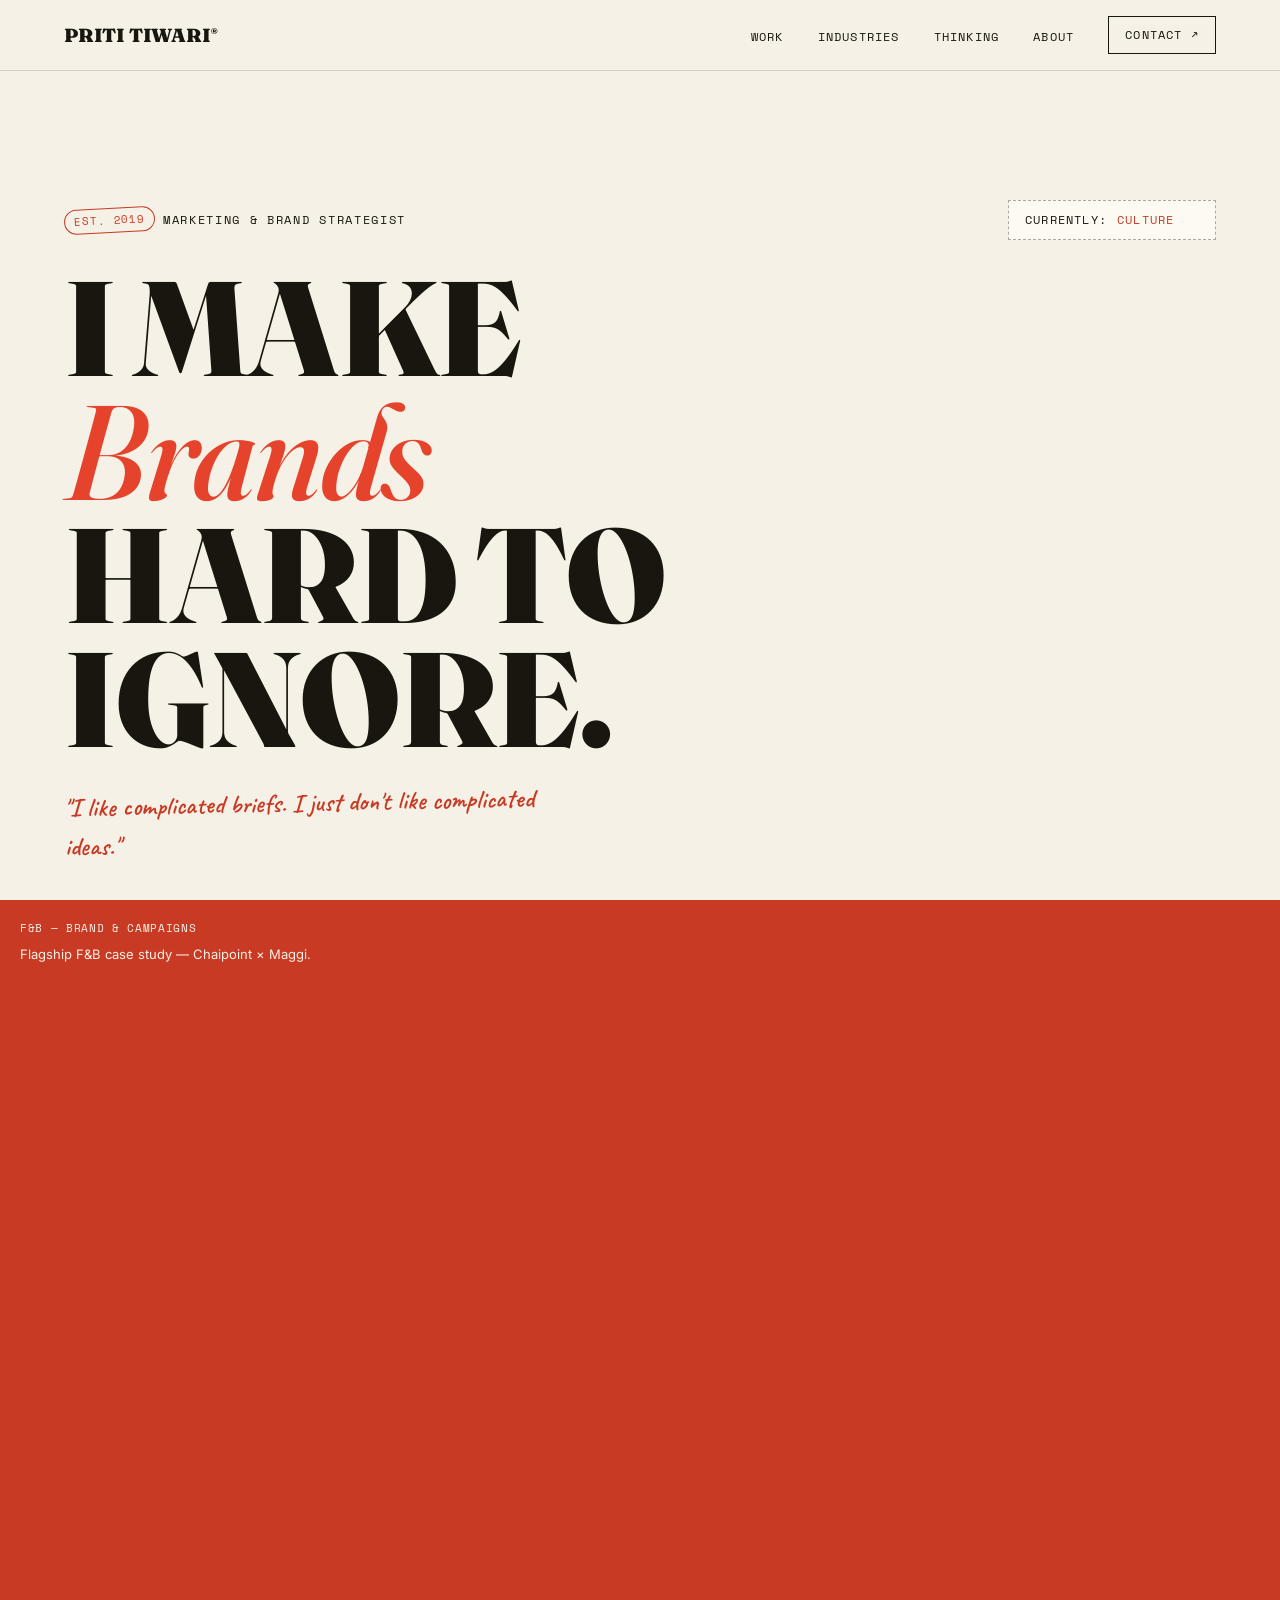
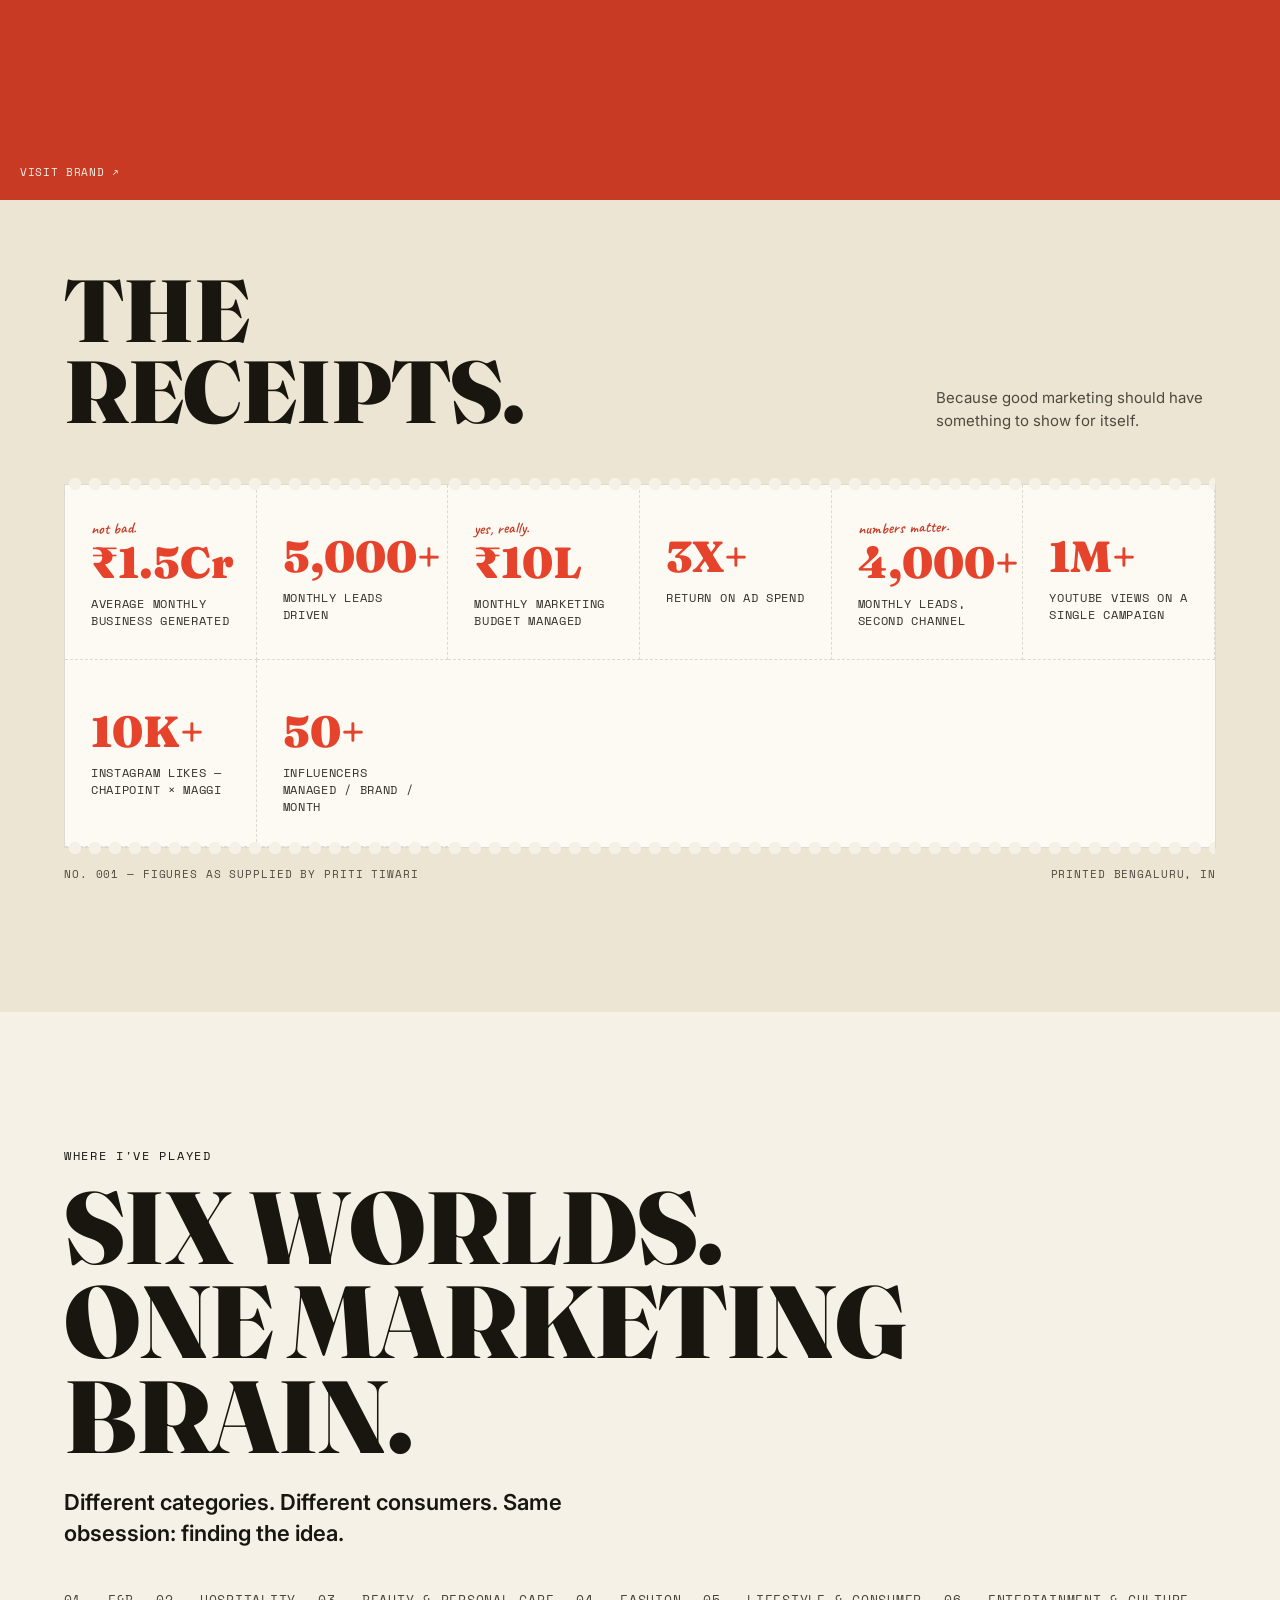
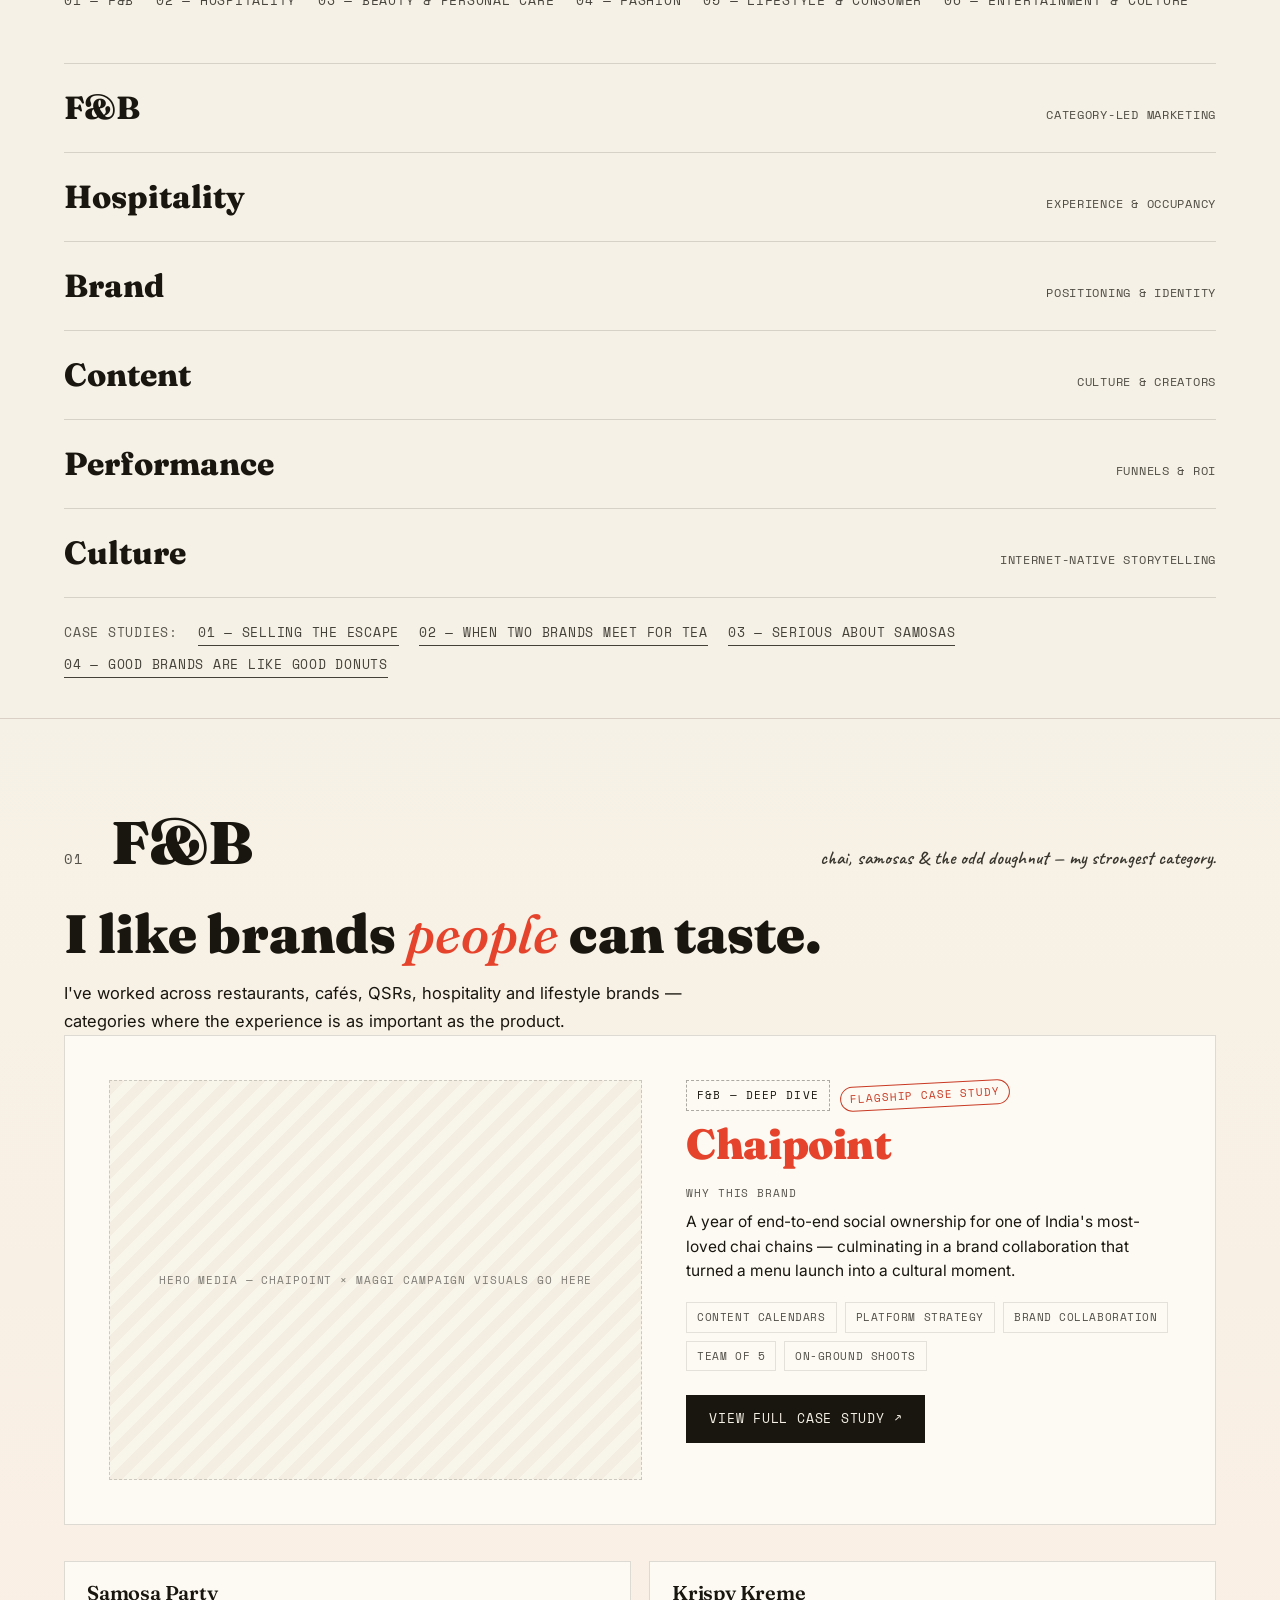
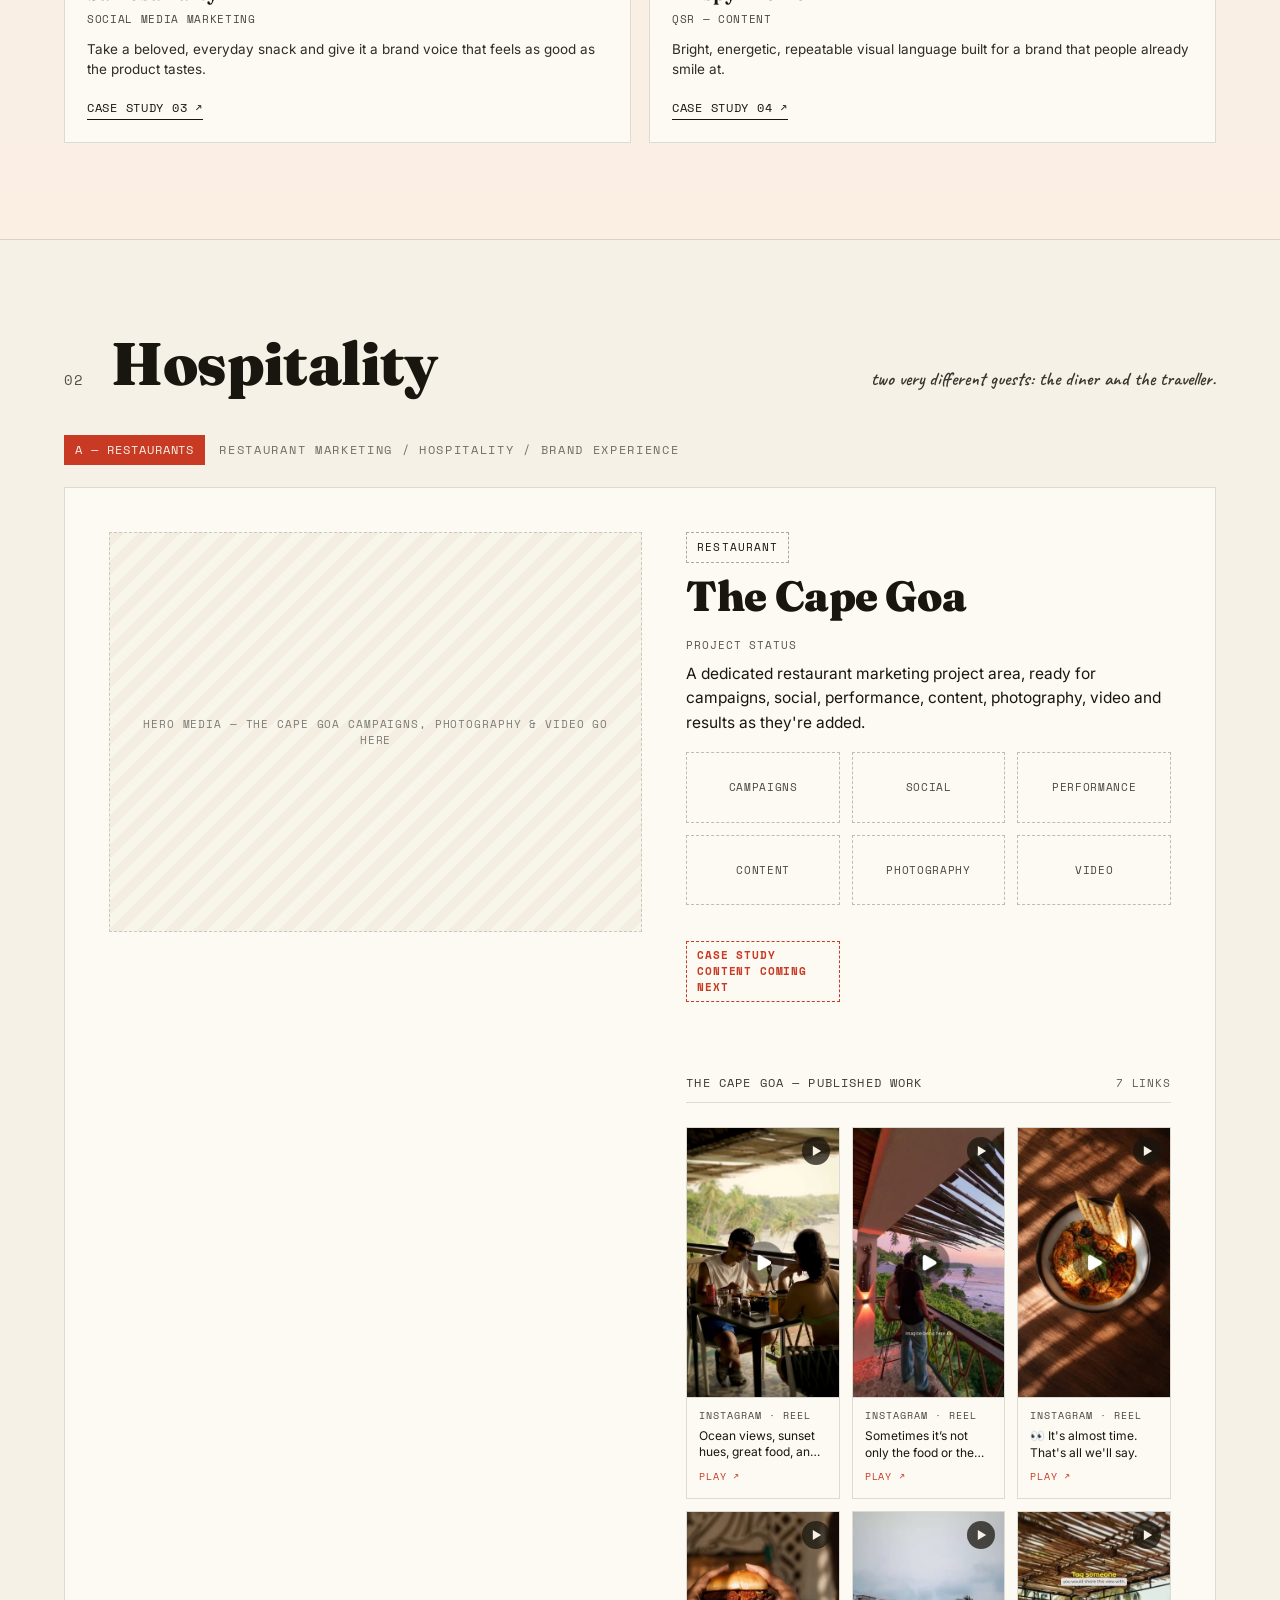
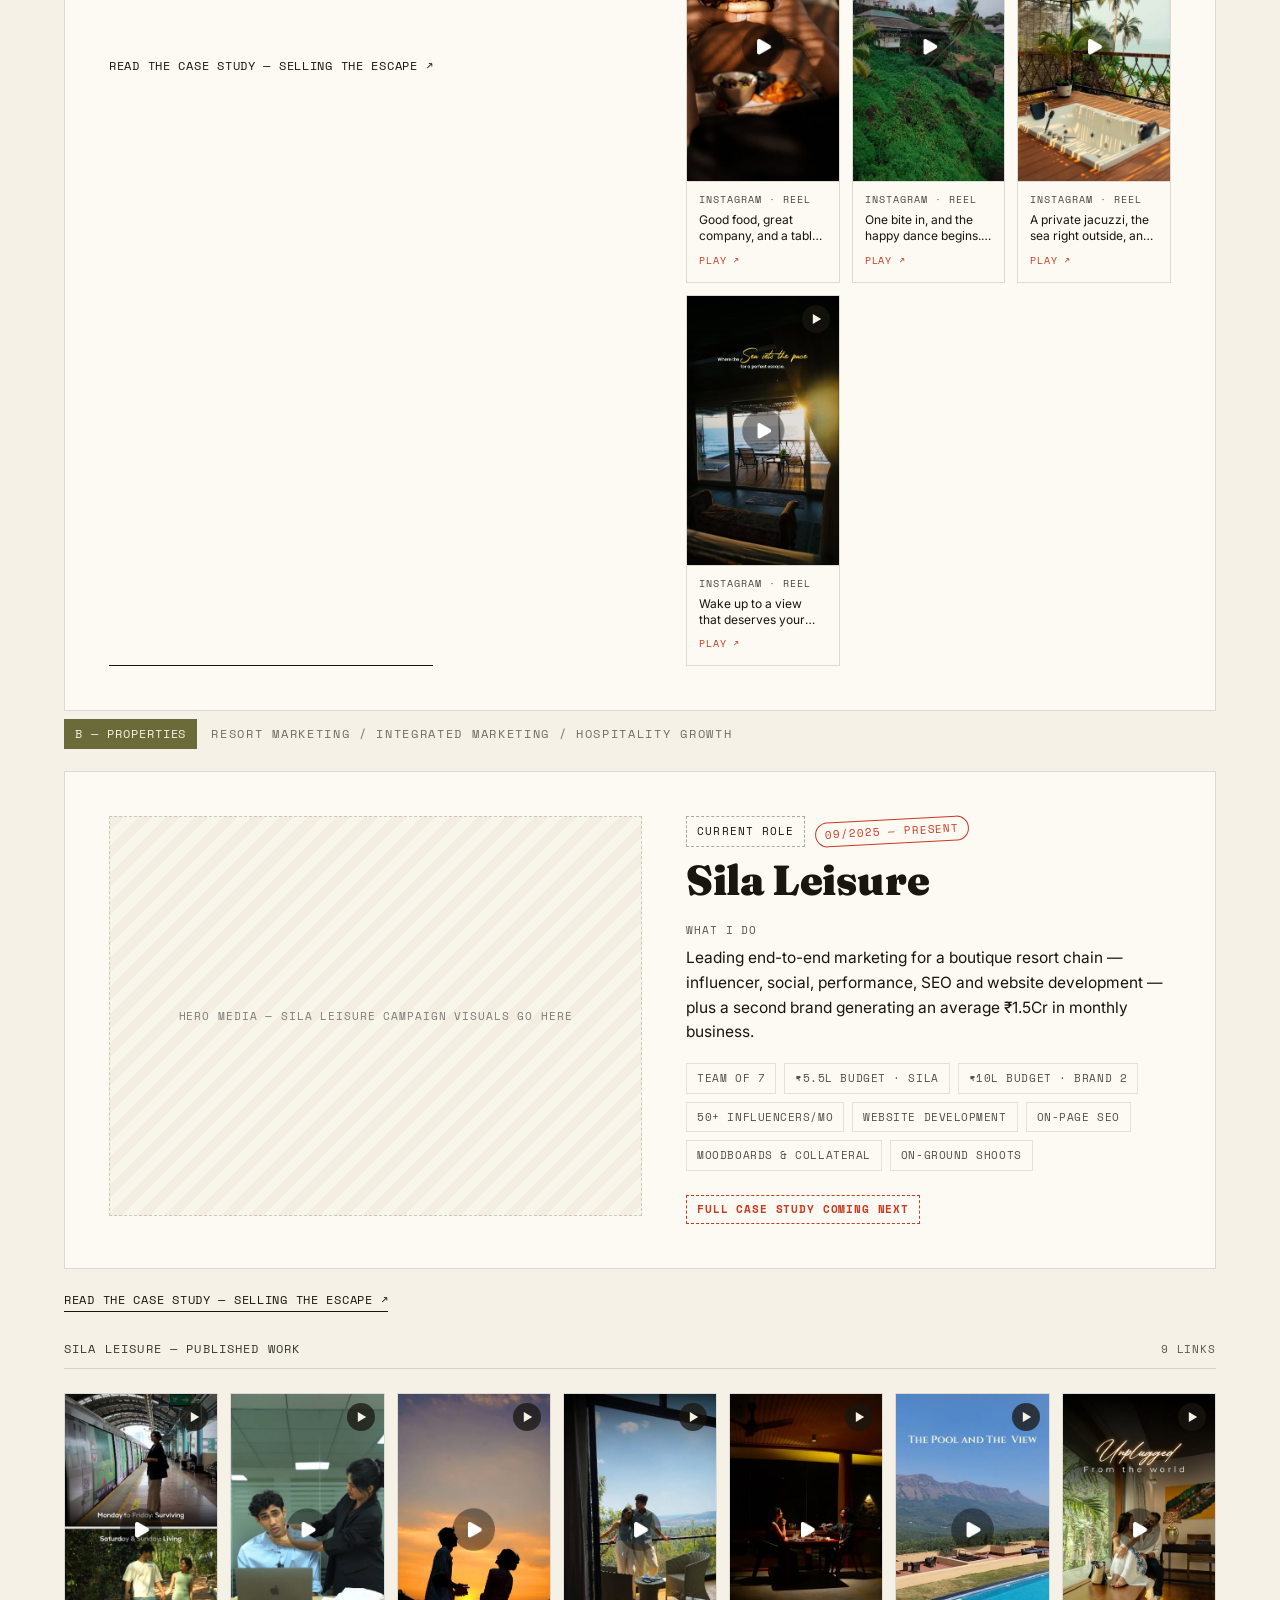
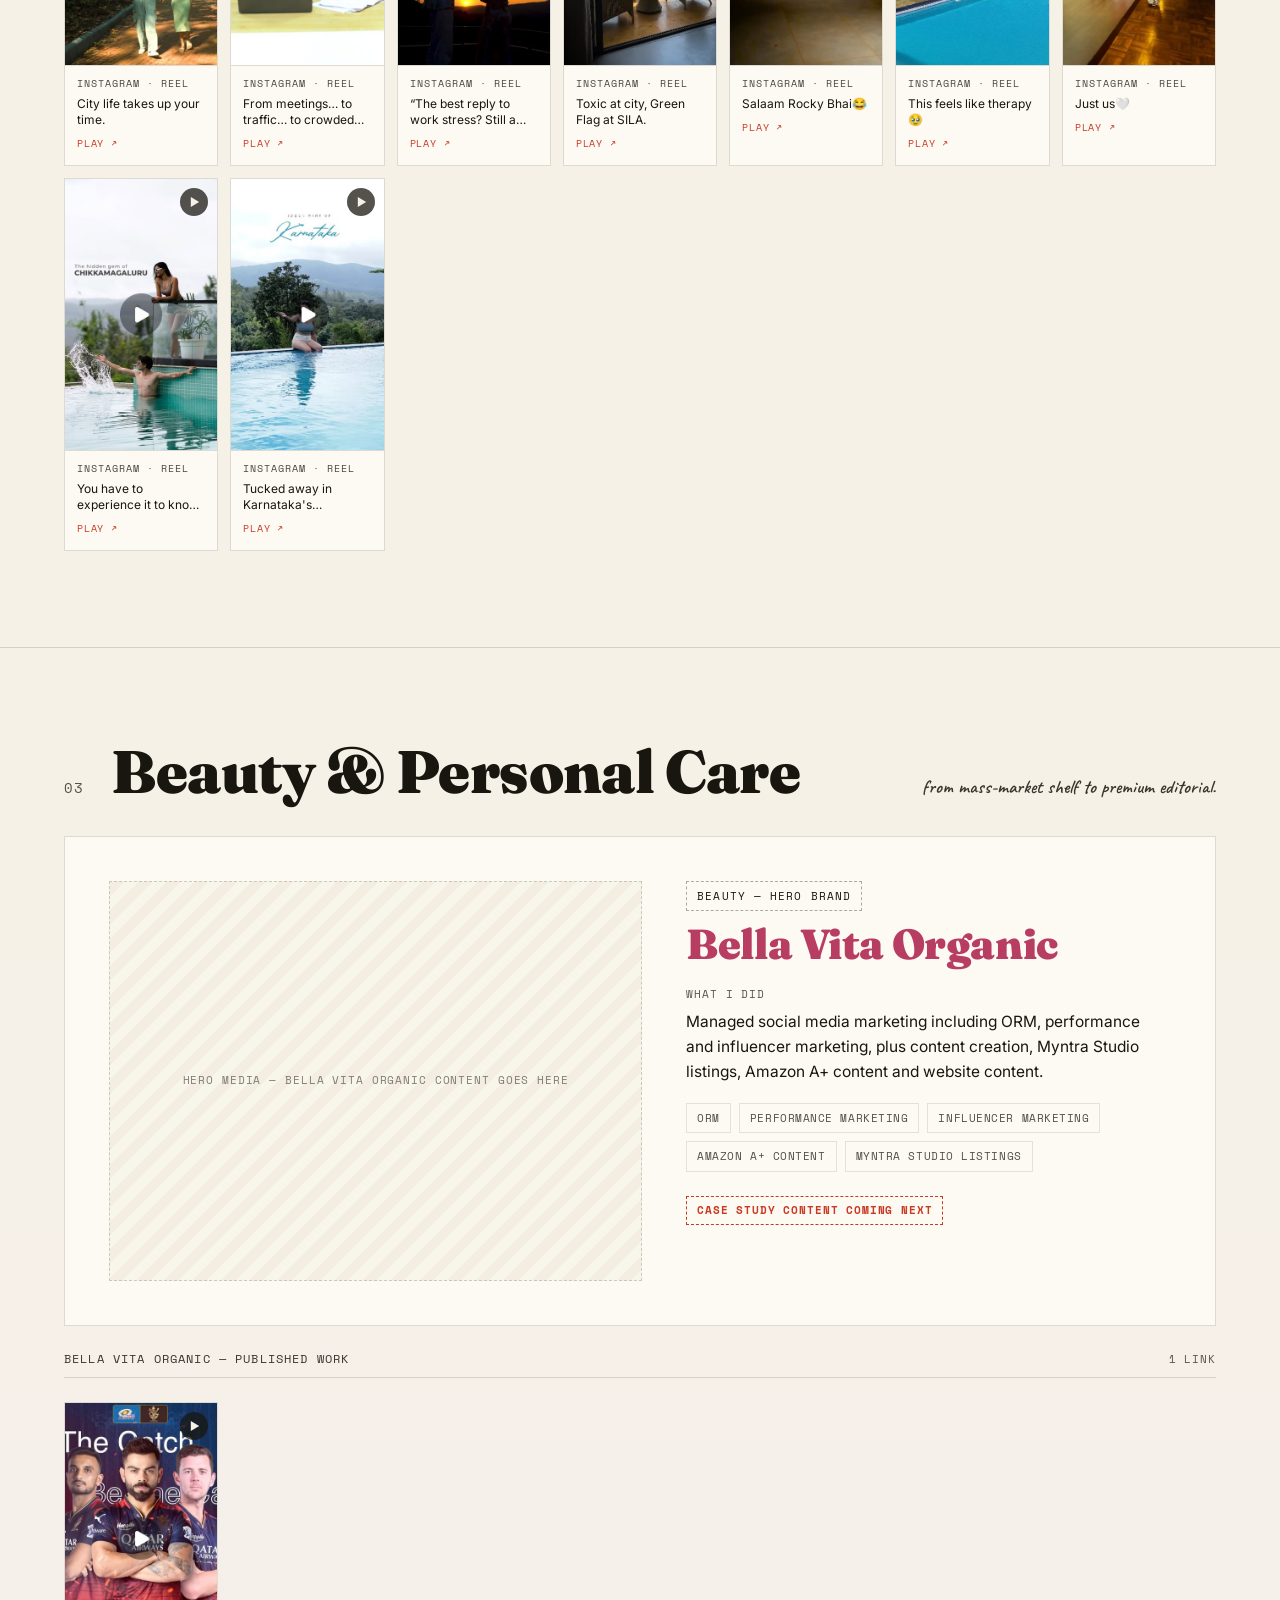
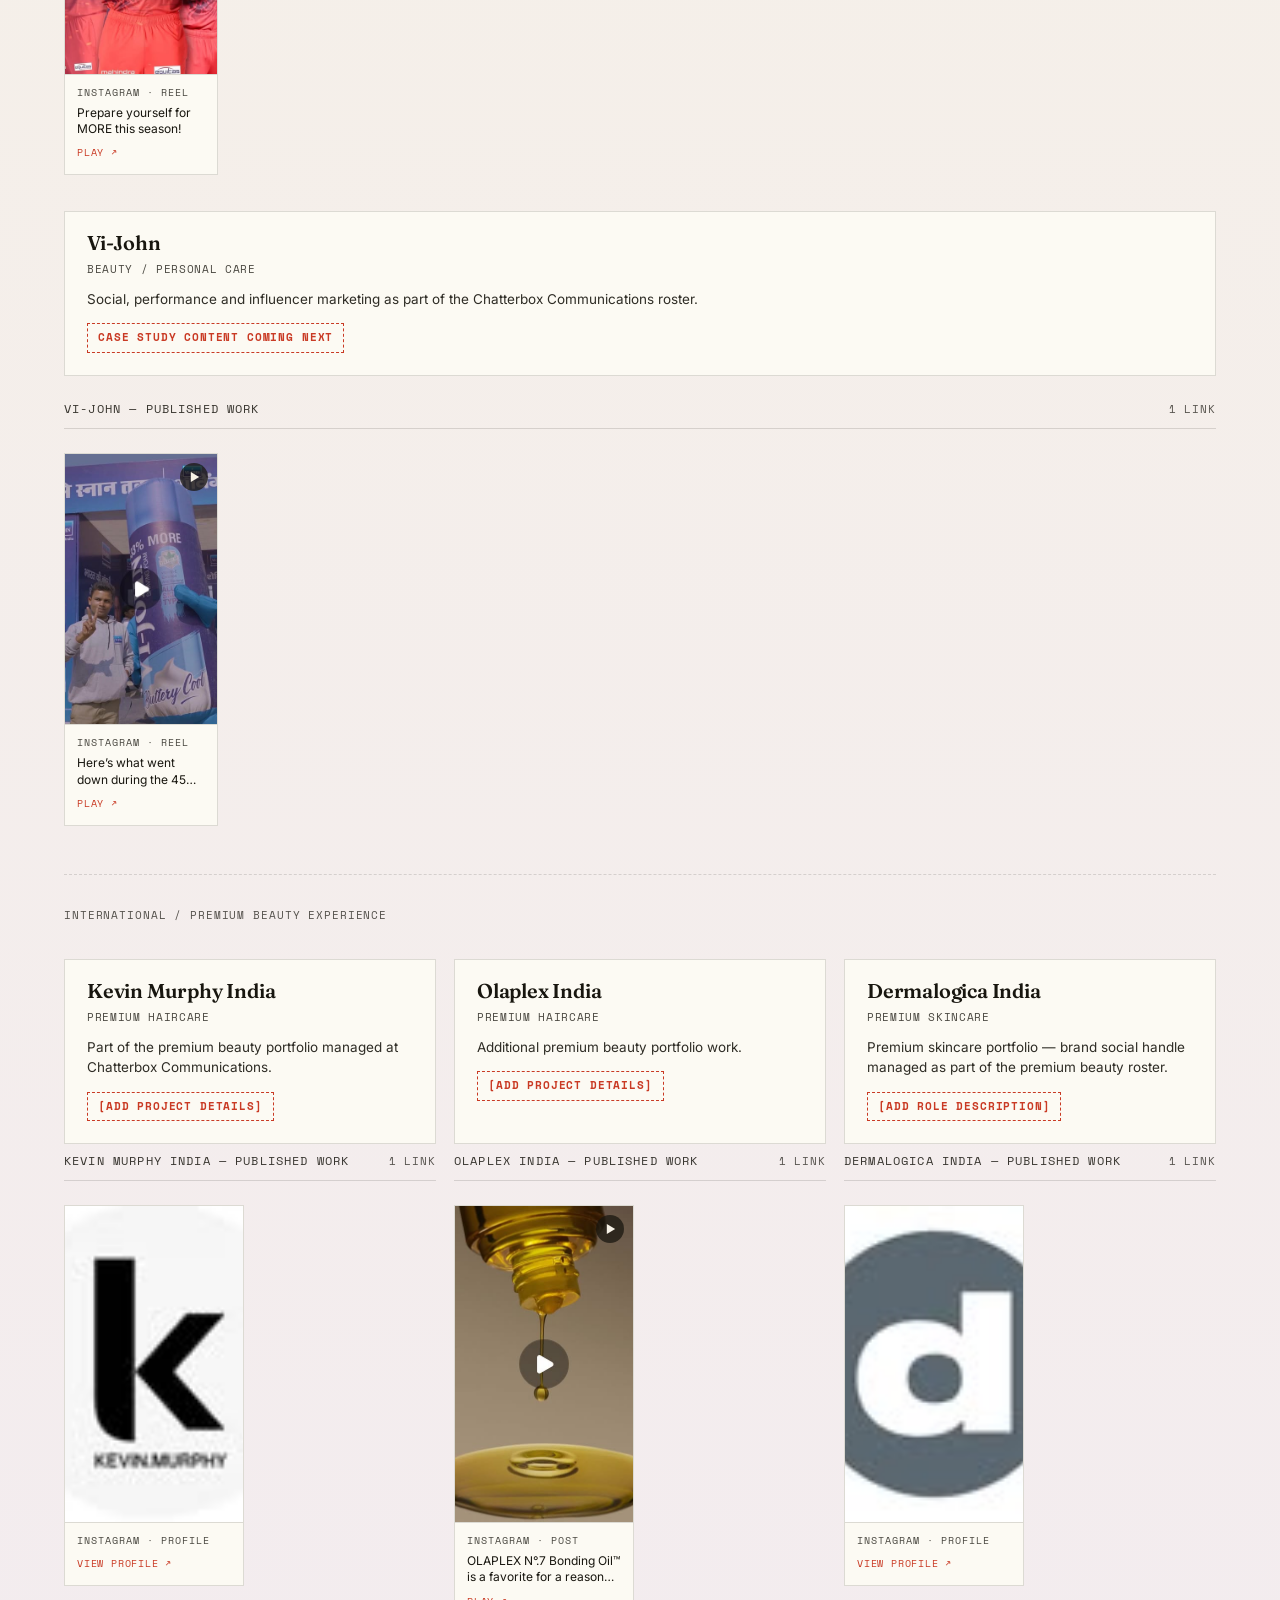
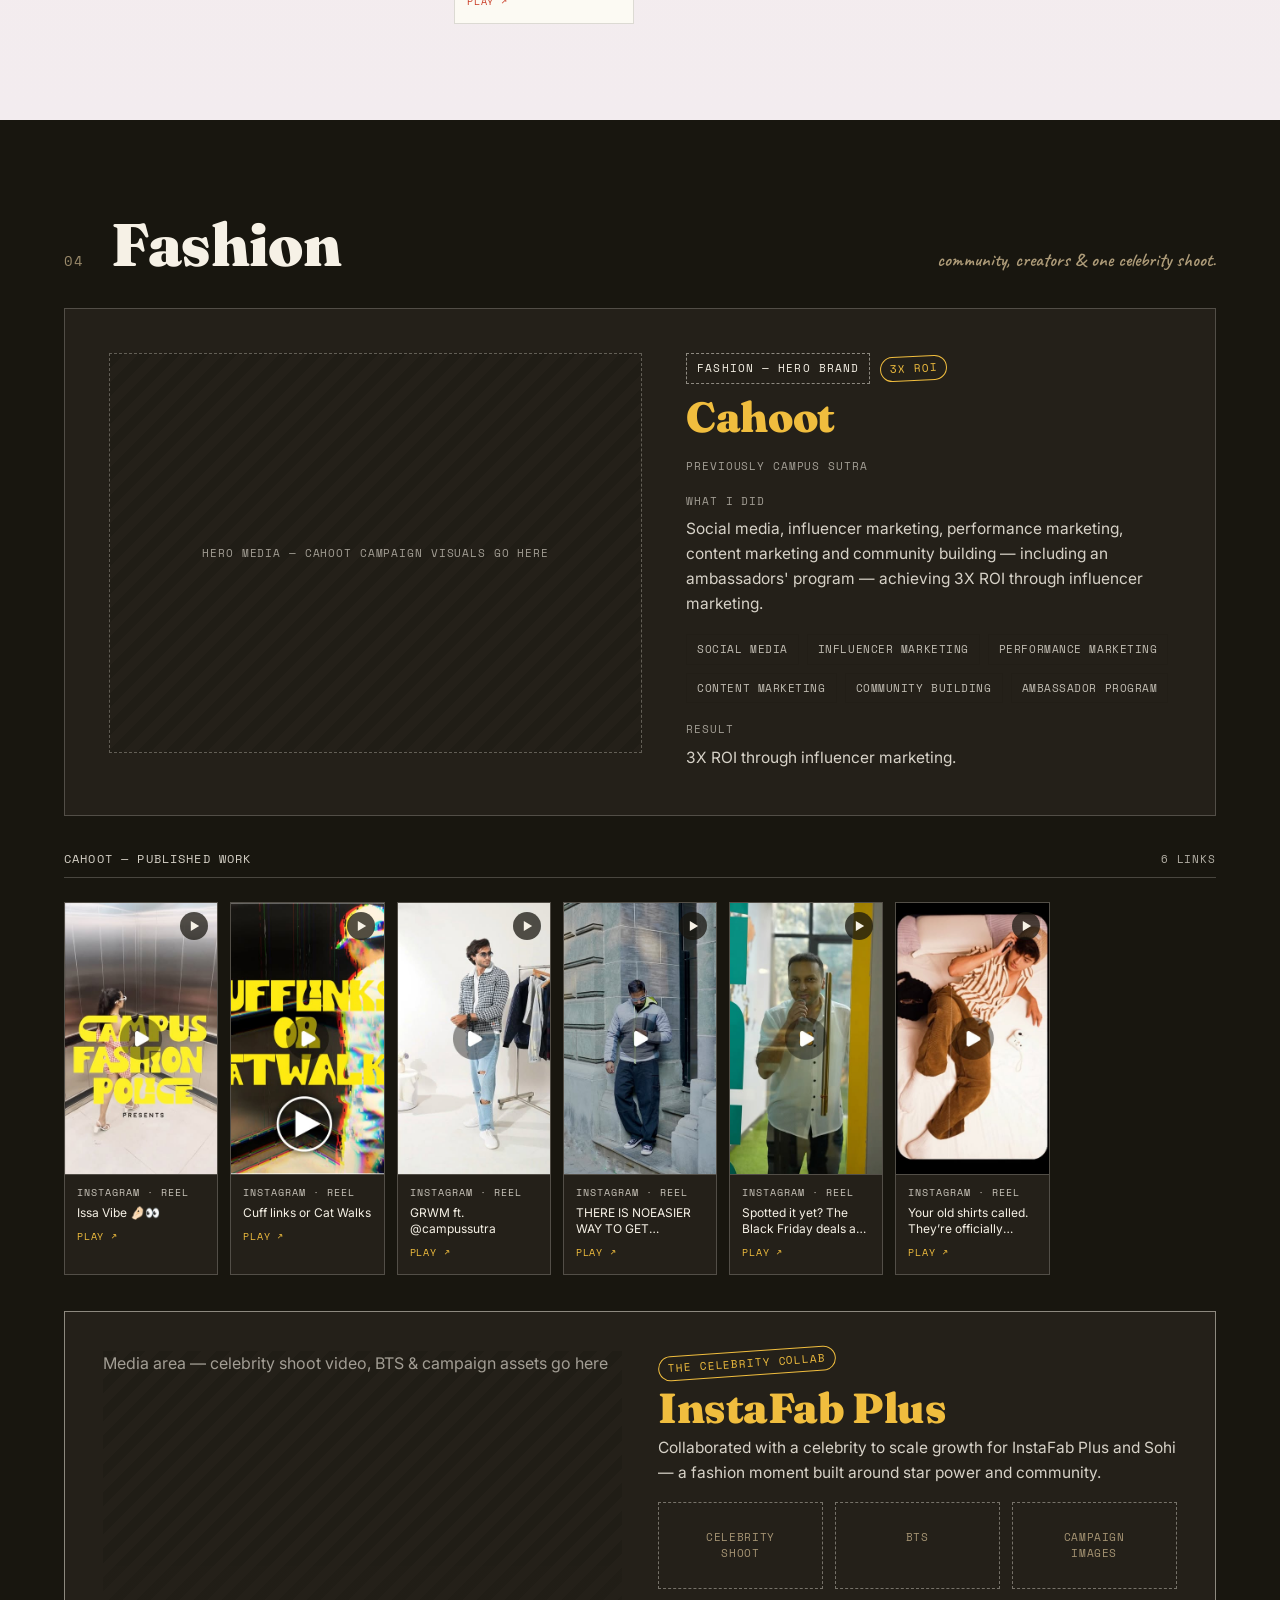
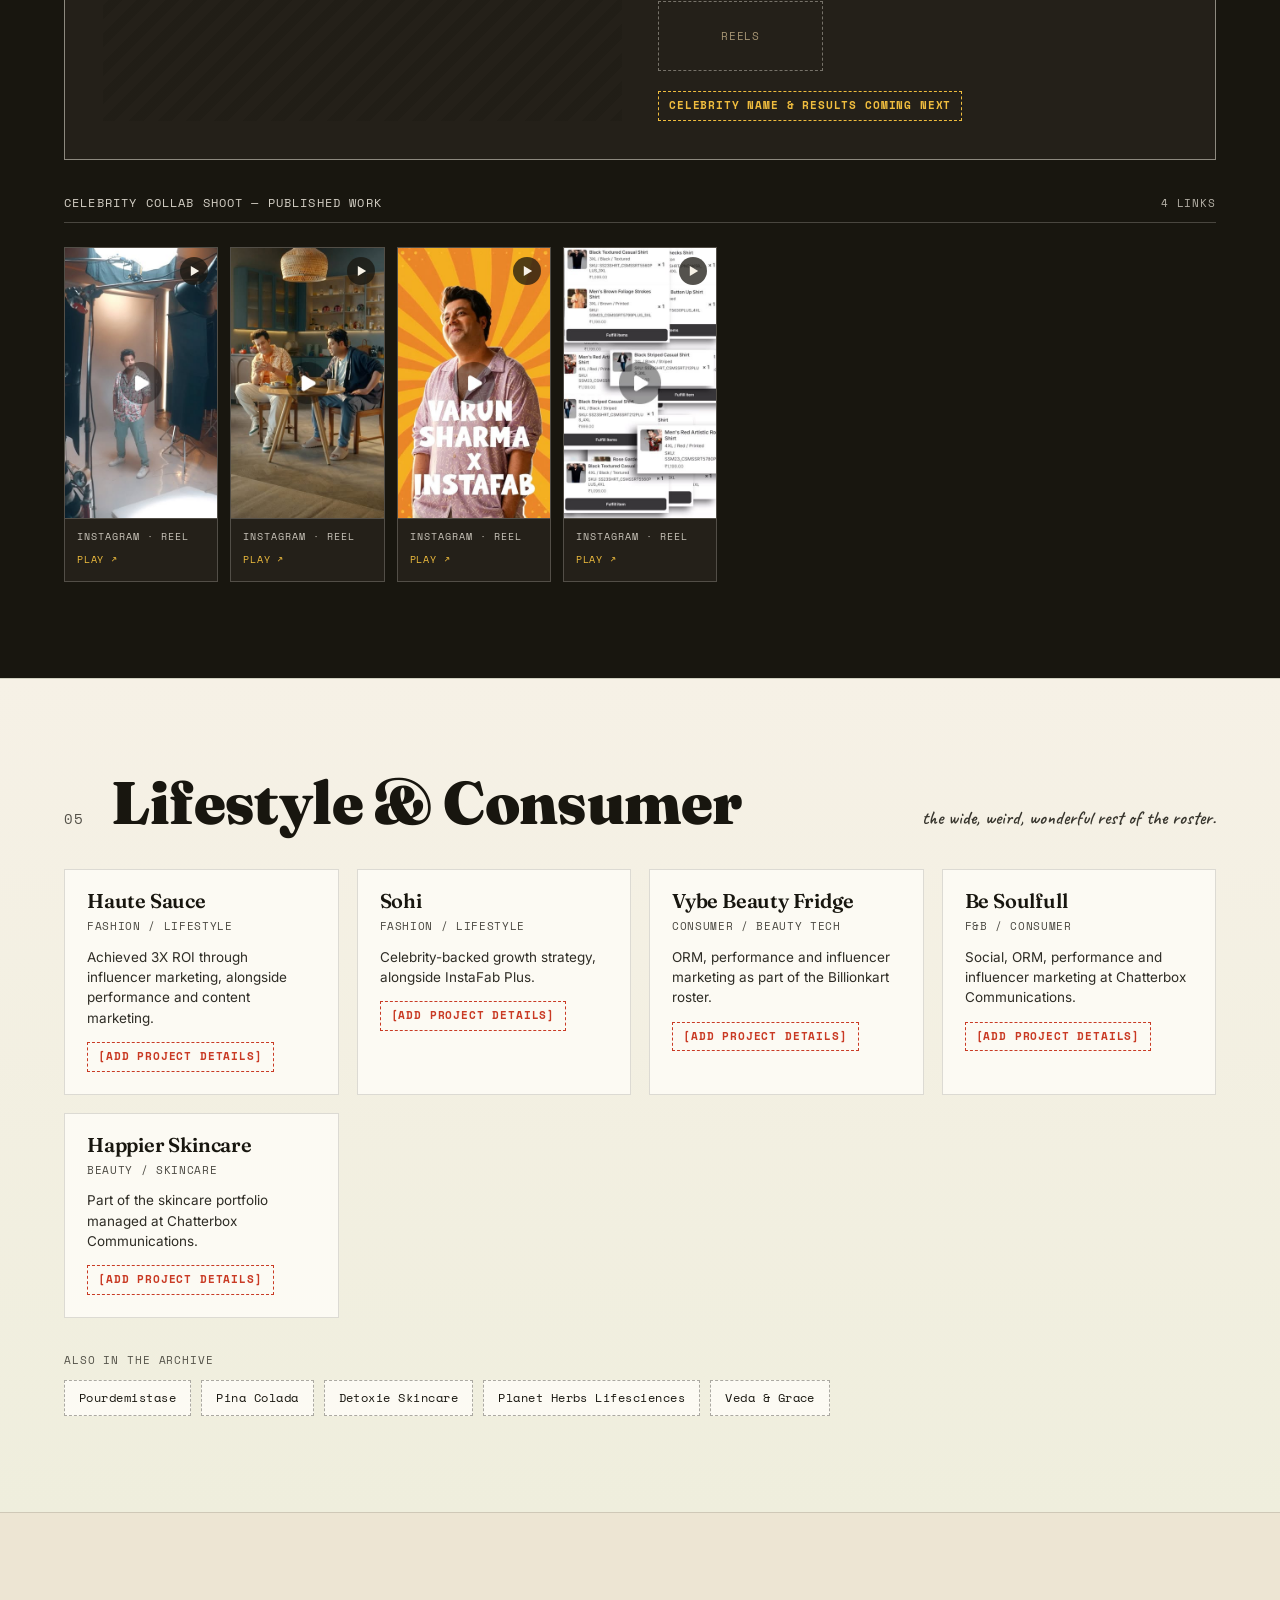
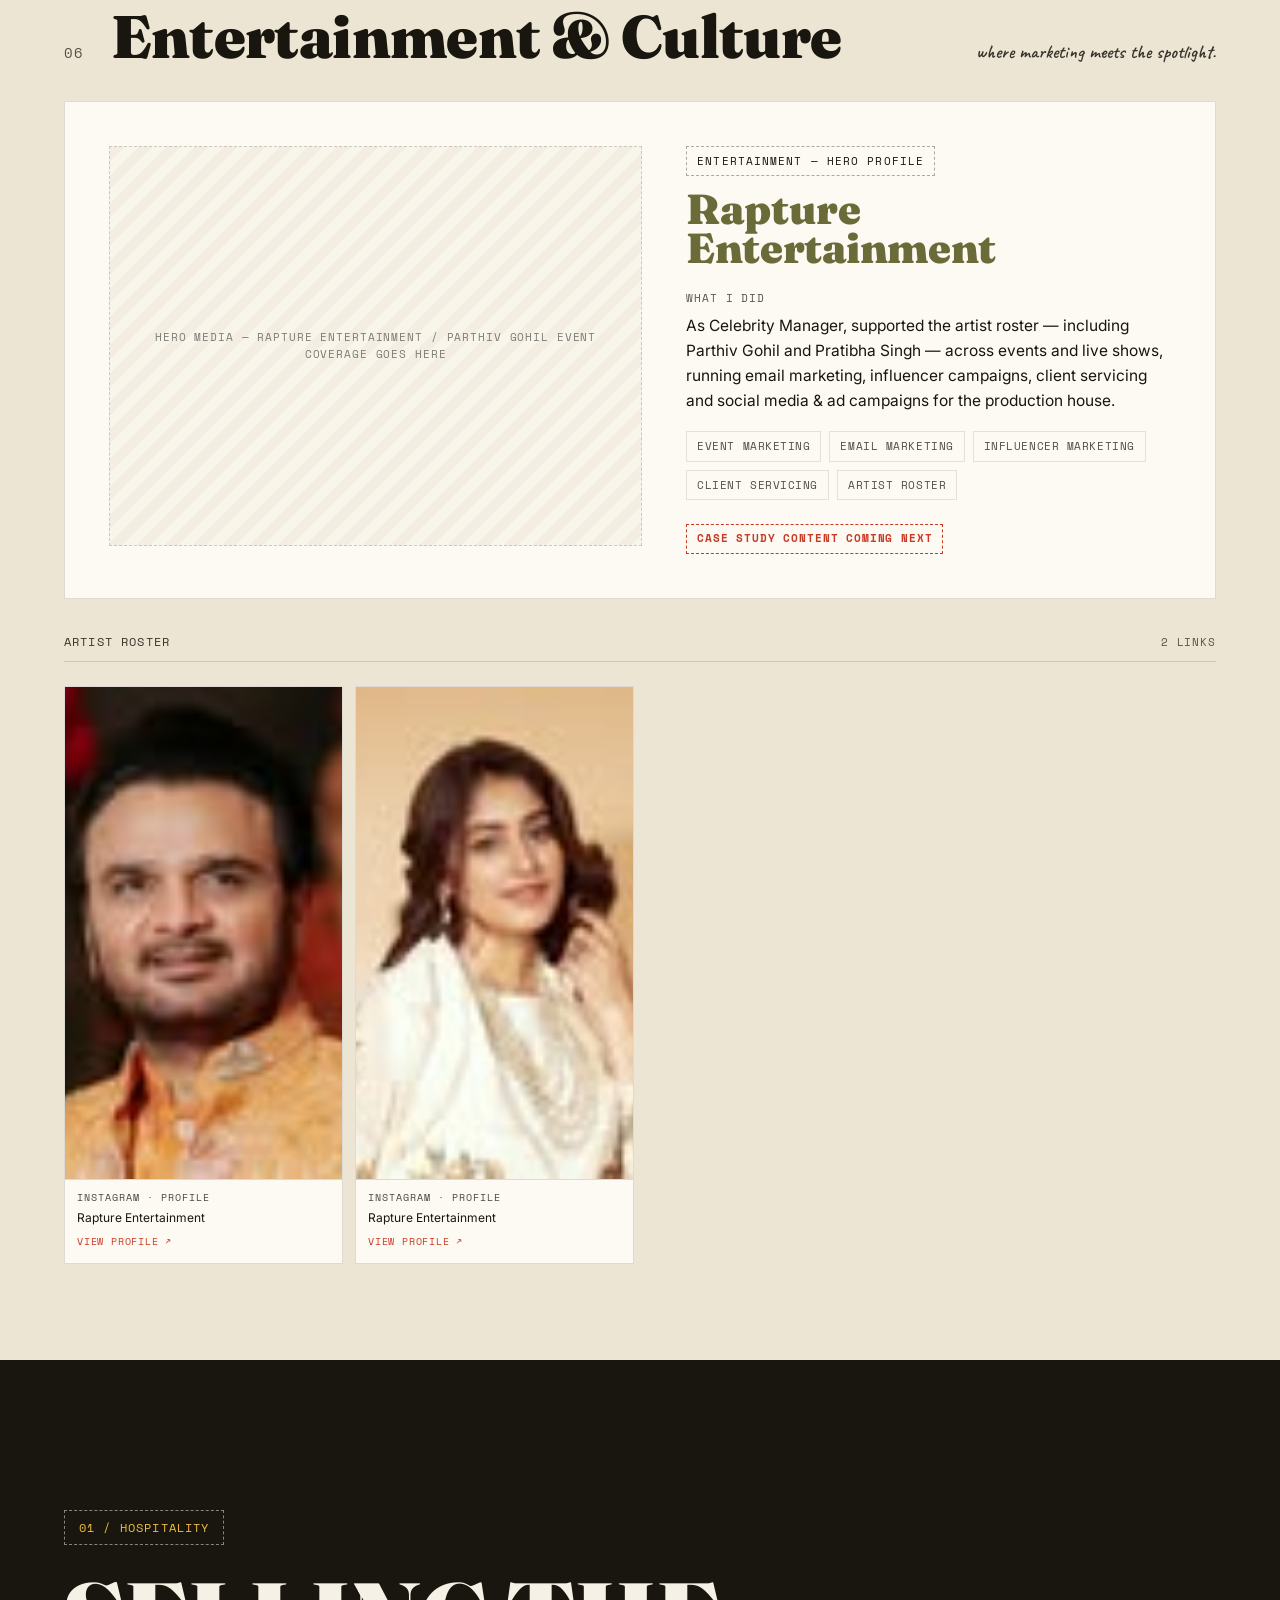
==== commit 51c7af56: "Audit fixes: contrast, skip link, aria-pressed - archive hover panel was ivory on --tomato at 3.61:1" ====
--- a/index.html
+++ b/index.html
@@ -629,7 +629,7 @@
 .arc-item .arc-name{font-family:var(--f-display); font-weight:700; font-size:19px;}
 .arc-item .arc-cat{font-family:var(--f-mono); font-size:10px; letter-spacing:0.08em; text-transform:uppercase; opacity:0.72; margin-top:8px;}
 .arc-hover{
-  position:absolute; inset:0; background:var(--tomato); color:var(--ivory);
+  position:absolute; inset:0; background:var(--tomato-dim); color:var(--ivory);
   padding:20px; display:flex; flex-direction:column; justify-content:space-between;
   transform:translateY(100%); transition:transform .28s cubic-bezier(.7,0,.3,1);
 }
@@ -828,6 +828,14 @@
   .njs-tags{gap:8px;}
   .chip-row{gap:8px;}
 }
+
+/* ---------- skip link ---------- */
+.skip-link{
+  position:absolute; left:-9999px; top:0; z-index:300;
+  background:var(--charcoal); color:var(--ivory); padding:12px 18px;
+  font-family:var(--f-mono); font-size:12px; letter-spacing:.08em; text-transform:uppercase;
+}
+.skip-link:focus{left:8px; top:8px;}
 </style>
 <noscript><style>
 /* The reveal animation starts at opacity:0 and is switched on by script. With
@@ -837,6 +845,7 @@
 </style></noscript>
 </head>
 <body>
+<a class="skip-link" href="#main">Skip to content</a>
 
 <!-- ============================= NAV ============================= -->
 <nav class="site-nav" aria-label="Primary">
@@ -864,7 +873,7 @@
   <div class="mm-foot">tpriti009@gmail.com — Bengaluru</div>
 </div>
 
-<main>
+<main id="main">
 <!-- ============================= HERO ============================= -->
 <header class="hero" id="top">
   <div class="hero-grain"></div>
@@ -1552,25 +1561,25 @@
     </div>
 
     <div class="filter-row reveal" id="filterRow">
-      <button class="filter-btn active" data-filter="all">All</button>
-      <button class="filter-btn" data-filter="fnb">F&amp;B</button>
-      <button class="filter-btn" data-filter="hospitality">Hospitality</button>
-      <button class="filter-btn" data-filter="beauty">Beauty</button>
-      <button class="filter-btn" data-filter="fashion">Fashion</button>
-      <button class="filter-btn" data-filter="lifestyle">Lifestyle</button>
-      <button class="filter-btn" data-filter="other">Other</button>
+      <button class="filter-btn active" aria-pressed="true" data-filter="all">All</button>
+      <button class="filter-btn" aria-pressed="false" data-filter="fnb">F&amp;B</button>
+      <button class="filter-btn" aria-pressed="false" data-filter="hospitality">Hospitality</button>
+      <button class="filter-btn" aria-pressed="false" data-filter="beauty">Beauty</button>
+      <button class="filter-btn" aria-pressed="false" data-filter="fashion">Fashion</button>
+      <button class="filter-btn" aria-pressed="false" data-filter="lifestyle">Lifestyle</button>
+      <button class="filter-btn" aria-pressed="false" data-filter="other">Other</button>
       <span class="filter-sep" aria-hidden="true"></span>
-      <button class="filter-btn" data-filter="cap:brand">Brand</button>
-      <button class="filter-btn" data-filter="cap:strategy">Strategy</button>
-      <button class="filter-btn" data-filter="cap:content">Content</button>
-      <button class="filter-btn" data-filter="cap:performance">Performance</button>
-      <button class="filter-btn" data-filter="cap:influencer">Influencer</button>
-      <button class="filter-btn" data-filter="cap:campaigns">Campaigns</button>
-      <button class="filter-btn" data-filter="cap:social">Social</button>
-      <button class="filter-btn" data-filter="cap:digital">Digital</button>
-    </div>
-
-    <div class="archive-grid reveal" id="archiveGrid"><div class="arc-item" data-cat="fnb" data-caps="brand campaigns"><div class="arc-name">Chaipoint</div><div class="arc-cat">fnb</div><div class="arc-hover"><div><div class="arc-role">F&amp;B — Brand &amp; Campaigns</div><div class="arc-note">Flagship F&amp;B case study — Chaipoint × Maggi.</div></div><a class="arc-link" href="https://www.instagram.com/p/C8pF5KSo_Qe/" target="_blank" rel="noopener">Visit brand ↗</a></div></div><div class="arc-item" data-cat="fnb" data-caps="brand content"><div class="arc-name">Samosa Party</div><div class="arc-cat">fnb</div><div class="arc-hover"><div><div class="arc-role">F&amp;B — Brand Voice</div><div class="arc-note">Case study 03 — brand voice for an everyday snack.</div></div><span class="arc-link">Details not published</span></div></div><div class="arc-item" data-cat="fnb" data-caps="content"><div class="arc-name">Krispy Kreme</div><div class="arc-cat">fnb</div><div class="arc-hover"><div><div class="arc-role">QSR — Content</div><div class="arc-note">Case study 04 — playful, repeatable visual language.</div></div><span class="arc-link">Details not published</span></div></div><div class="arc-item" data-cat="hospitality" data-caps="performance"><div class="arc-name">The Cape Goa</div><div class="arc-cat">hospitality</div><div class="arc-hover"><div><div class="arc-role">Hospitality — Growth</div><div class="arc-note">Case study 01 — selling the escape.</div></div><a class="arc-link" href="https://www.instagram.com/reel/DZukipWvNt6/" target="_blank" rel="noopener">Visit brand ↗</a></div></div><div class="arc-item" data-cat="hospitality" data-caps=""><div class="arc-name">Sila Leisure</div><div class="arc-cat">hospitality</div><div class="arc-hover"><div><div class="arc-role">Hospitality — Marketing Lead</div><div class="arc-note">Case study 01 — selling the escape.</div></div><a class="arc-link" href="https://www.instagram.com/reel/DVa9lAbEcFF/" target="_blank" rel="noopener">Visit brand ↗</a></div></div><div class="arc-item" data-cat="beauty" data-caps="brand performance"><div class="arc-name">Bella Vita Organic</div><div class="arc-cat">beauty</div><div class="arc-hover"><div><div class="arc-role">Consumer — Performance</div><div class="arc-note">Beauty hero brand, Chatterbox Communications.</div></div><a class="arc-link" href="https://www.instagram.com/reel/CqftBD_jhPH/" target="_blank" rel="noopener">Visit brand ↗</a></div></div><div class="arc-item" data-cat="beauty" data-caps="performance influencer social"><div class="arc-name">Vi-John</div><div class="arc-cat">beauty</div><div class="arc-hover"><div><div class="arc-role">Social / Performance / Influencer</div><div class="arc-note">Chatterbox Communications roster.</div></div><a class="arc-link" href="https://www.instagram.com/reel/CqzlzneoSPE/" target="_blank" rel="noopener">Visit brand ↗</a></div></div><div class="arc-item" data-cat="beauty" data-caps=""><div class="arc-name">Kevin Murphy India</div><div class="arc-cat">beauty</div><div class="arc-hover"><div><div class="arc-role">Premium Haircare</div><div class="arc-note">Premium beauty portfolio.</div></div><a class="arc-link" href="https://www.instagram.com/kevin.murphy_india" target="_blank" rel="noopener">Visit brand ↗</a></div></div><div class="arc-item" data-cat="beauty" data-caps=""><div class="arc-name">Olaplex India</div><div class="arc-cat">beauty</div><div class="arc-hover"><div><div class="arc-role">Premium Haircare</div><div class="arc-note">Premium beauty portfolio.</div></div><a class="arc-link" href="https://www.instagram.com/p/DQjTwYdlcFy/" target="_blank" rel="noopener">Visit brand ↗</a></div></div><div class="arc-item" data-cat="beauty" data-caps=""><div class="arc-name">Dermalogica India</div><div class="arc-cat">beauty</div><div class="arc-hover"><div><div class="arc-role">Premium Skincare</div><div class="arc-note">Premium beauty portfolio.</div></div><a class="arc-link" href="https://www.instagram.com/dermalogicain" target="_blank" rel="noopener">Visit brand ↗</a></div></div><div class="arc-item" data-cat="fashion" data-caps="performance influencer digital"><div class="arc-name">Cahoot (prev. Campus Sutra)</div><div class="arc-cat">fashion</div><div class="arc-hover"><div><div class="arc-role">Consumer — Digital</div><div class="arc-note">3X ROI through influencer marketing.</div></div><a class="arc-link" href="https://www.instagram.com/reel/CysVtHPytzf/" target="_blank" rel="noopener">Visit brand ↗</a></div></div><div class="arc-item" data-cat="fashion" data-caps="performance influencer digital"><div class="arc-name">InstaFab Plus</div><div class="arc-cat">fashion</div><div class="arc-hover"><div><div class="arc-role">Consumer — Digital</div><div class="arc-note">Scaled growth with a celebrity collaboration.</div></div><span class="arc-link">Details not published</span></div></div><div class="arc-item" data-cat="fashion" data-caps="brand performance influencer"><div class="arc-name">Sohi</div><div class="arc-cat">fashion</div><div class="arc-hover"><div><div class="arc-role">Consumer — Brand</div><div class="arc-note">Celebrity-backed growth, alongside InstaFab Plus.</div></div><span class="arc-link">Details not published</span></div></div><div class="arc-item" data-cat="lifestyle" data-caps="content performance influencer"><div class="arc-name">Haute Sauce</div><div class="arc-cat">lifestyle</div><div class="arc-hover"><div><div class="arc-role">Consumer — Content</div><div class="arc-note">3X ROI through influencer marketing.</div></div><span class="arc-link">Details not published</span></div></div><div class="arc-item" data-cat="lifestyle" data-caps="performance influencer social"><div class="arc-name">Vybe Beauty Fridge</div><div class="arc-cat">lifestyle</div><div class="arc-hover"><div><div class="arc-role">ORM / Performance / Influencer</div><div class="arc-note">Billionkart roster.</div></div><span class="arc-link">Details not published</span></div></div><div class="arc-item" data-cat="lifestyle" data-caps="social"><div class="arc-name">Pourdemistase</div><div class="arc-cat">lifestyle</div><div class="arc-hover"><div><div class="arc-role">Social Media Marketing</div><div class="arc-note">Billionkart roster.</div></div><span class="arc-link">Details not published</span></div></div><div class="arc-item" data-cat="lifestyle" data-caps="social"><div class="arc-name">Pina Colada</div><div class="arc-cat">lifestyle</div><div class="arc-hover"><div><div class="arc-role">Social Media Marketing</div><div class="arc-note">Billionkart roster.</div></div><span class="arc-link">Details not published</span></div></div><div class="arc-item" data-cat="lifestyle" data-caps="performance social"><div class="arc-name">Be Soulfull</div><div class="arc-cat">lifestyle</div><div class="arc-hover"><div><div class="arc-role">Social / ORM / Performance</div><div class="arc-note">Chatterbox Communications roster.</div></div><span class="arc-link">Details not published</span></div></div><div class="arc-item" data-cat="lifestyle" data-caps="performance social"><div class="arc-name">Detoxie Skincare</div><div class="arc-cat">lifestyle</div><div class="arc-hover"><div><div class="arc-role">Social / ORM / Performance</div><div class="arc-note">Chatterbox Communications roster.</div></div><span class="arc-link">Details not published</span></div></div><div class="arc-item" data-cat="lifestyle" data-caps="performance social"><div class="arc-name">Happier Skincare</div><div class="arc-cat">lifestyle</div><div class="arc-hover"><div><div class="arc-role">Social / ORM / Performance</div><div class="arc-note">Chatterbox Communications roster.</div></div><span class="arc-link">Details not published</span></div></div><div class="arc-item" data-cat="lifestyle" data-caps="performance social"><div class="arc-name">Planet Herbs Lifesciences</div><div class="arc-cat">lifestyle</div><div class="arc-hover"><div><div class="arc-role">Social / ORM / Performance</div><div class="arc-note">Chatterbox Communications roster.</div></div><span class="arc-link">Details not published</span></div></div><div class="arc-item" data-cat="lifestyle" data-caps="performance social"><div class="arc-name">Veda &amp; Grace</div><div class="arc-cat">lifestyle</div><div class="arc-hover"><div><div class="arc-role">Social / ORM / Performance</div><div class="arc-note">Chatterbox Communications roster.</div></div><span class="arc-link">Details not published</span></div></div><div class="arc-item" data-cat="other" data-caps="influencer"><div class="arc-name">Rapture Entertainment</div><div class="arc-cat">other</div><div class="arc-hover"><div><div class="arc-role">Celebrity Manager</div><div class="arc-note">Supported Parthiv Gohil's events &amp; live shows.</div></div><a class="arc-link" href="https://www.instagram.com/parthivgohil9" target="_blank" rel="noopener">Visit brand ↗</a></div></div><div class="arc-item" data-cat="other" data-caps="social"><div class="arc-name">Bajaj Finance</div><div class="arc-cat">other</div><div class="arc-hover"><div><div class="arc-role">Social Media Marketing</div><div class="arc-note">Handled at Chtrsocial.</div></div><span class="arc-link">Details not published</span></div></div><div class="arc-item" data-cat="other" data-caps=""><div class="arc-name">Chetan Rathod Group</div><div class="arc-cat">other</div><div class="arc-hover"><div><div class="arc-role">Ad Film</div><div class="arc-note">Created an ad film, Chtrsocial.</div></div><span class="arc-link">Details not published</span></div></div><div class="arc-item" data-cat="other" data-caps="strategy social"><div class="arc-name">St. Willibrord International School</div><div class="arc-cat">other</div><div class="arc-hover"><div><div class="arc-role">Social Strategy</div><div class="arc-note">Early career, Aprowress.</div></div><span class="arc-link">Details not published</span></div></div><div class="arc-item" data-cat="other" data-caps="strategy social"><div class="arc-name">Willy Kids Pre-school</div><div class="arc-cat">other</div><div class="arc-hover"><div><div class="arc-role">Social Strategy</div><div class="arc-note">Early career, Aprowress.</div></div><span class="arc-link">Details not published</span></div></div><div class="arc-item" data-cat="other" data-caps="strategy influencer social"><div class="arc-name">Parents As Teachers (PAT)</div><div class="arc-cat">other</div><div class="arc-hover"><div><div class="arc-role">Social Strategy</div><div class="arc-note">Education influencer, Aprowress.</div></div><span class="arc-link">Details not published</span></div></div></div><div class="arc-cat">fnb</div><div class="arc-hover"><div><div class="arc-role">F&amp;B — Brand &amp; Campaigns</div><div class="arc-note">Flagship F&amp;B case study — Chaipoint × Maggi.</div></div><a class="arc-link" href="https://www.instagram.com/p/C8pF5KSo_Qe/" target="_blank" rel="noopener">Visit brand ↗</a></div></div><div class="arc-item" data-cat="fnb" data-caps="brand content"><div class="arc-name">Samosa Party</div><div class="arc-cat">fnb</div><div class="arc-hover"><div><div class="arc-role">F&amp;B — Brand Voice</div><div class="arc-note">Case study 03 — brand voice for an everyday snack.</div></div><span class="arc-link">[Add project details]</span></div></div><div class="arc-item" data-cat="fnb" data-caps="content"><div class="arc-name">Krispy Kreme</div><div class="arc-cat">fnb</div><div class="arc-hover"><div><div class="arc-role">QSR — Content</div><div class="arc-note">Case study 04 — playful, repeatable visual language.</div></div><span class="arc-link">[Add project details]</span></div></div><div class="arc-item" data-cat="hospitality" data-caps="performance"><div class="arc-name">The Cape Goa</div><div class="arc-cat">hospitality</div><div class="arc-hover"><div><div class="arc-role">Hospitality — Growth</div><div class="arc-note">Case study 01 — selling the escape.</div></div><a class="arc-link" href="https://www.instagram.com/reel/DZukipWvNt6/" target="_blank" rel="noopener">Visit brand ↗</a></div></div><div class="arc-item" data-cat="hospitality" data-caps=""><div class="arc-name">Sila Leisure</div><div class="arc-cat">hospitality</div><div class="arc-hover"><div><div class="arc-role">Hospitality — Marketing Lead</div><div class="arc-note">Case study 01 — selling the escape.</div></div><a class="arc-link" href="https://www.instagram.com/reel/DVa9lAbEcFF/" target="_blank" rel="noopener">Visit brand ↗</a></div></div><div class="arc-item" data-cat="beauty" data-caps="brand performance"><div class="arc-name">Bella Vita Organic</div><div class="arc-cat">beauty</div><div class="arc-hover"><div><div class="arc-role">Consumer — Performance</div><div class="arc-note">Beauty hero brand, Chatterbox Communications.</div></div><a class="arc-link" href="https://www.instagram.com/reel/CqftBD_jhPH/" target="_blank" rel="noopener">Visit brand ↗</a></div></div><div class="arc-item" data-cat="beauty" data-caps="performance influencer social"><div class="arc-name">Vi-John</div><div class="arc-cat">beauty</div><div class="arc-hover"><div><div class="arc-role">Social / Performance / Influencer</div><div class="arc-note">Chatterbox Communications roster.</div></div><a class="arc-link" href="https://www.instagram.com/reel/CqzlzneoSPE/" target="_blank" rel="noopener">Visit brand ↗</a></div></div><div class="arc-item" data-cat="beauty" data-caps=""><div class="arc-name">Kevin Murphy India</div><div class="arc-cat">beauty</div><div class="arc-hover"><div><div class="arc-role">Premium Haircare</div><div class="arc-note">Premium beauty portfolio.</div></div><a class="arc-link" href="https://www.instagram.com/kevin.murphy_india" target="_blank" rel="noopener">Visit brand ↗</a></div></div><div class="arc-item" data-cat="beauty" data-caps=""><div class="arc-name">Olaplex India</div><div class="arc-cat">beauty</div><div class="arc-hover"><div><div class="arc-role">Premium Haircare</div><div class="arc-note">Premium beauty portfolio.</div></div><a class="arc-link" href="https://www.instagram.com/p/DQjTwYdlcFy/" target="_blank" rel="noopener">Visit brand ↗</a></div></div><div class="arc-item" data-cat="beauty" data-caps=""><div class="arc-name">Dermalogica India</div><div class="arc-cat">beauty</div><div class="arc-hover"><div><div class="arc-role">Premium Skincare</div><div class="arc-note">Premium beauty portfolio.</div></div><a class="arc-link" href="https://www.instagram.com/dermalogicain" target="_blank" rel="noopener">Visit brand ↗</a></div></div><div class="arc-item" data-cat="fashion" data-caps="performance influencer digital"><div class="arc-name">Cahoot (prev. Campus Sutra)</div><div class="arc-cat">fashion</div><div class="arc-hover"><div><div class="arc-role">Consumer — Digital</div><div class="arc-note">3X ROI through influencer marketing.</div></div><a class="arc-link" href="https://www.instagram.com/reel/CysVtHPytzf/" target="_blank" rel="noopener">Visit brand ↗</a></div></div><div class="arc-item" data-cat="fashion" data-caps="performance influencer digital"><div class="arc-name">InstaFab Plus</div><div class="arc-cat">fashion</div><div class="arc-hover"><div><div class="arc-role">Consumer — Digital</div><div class="arc-note">Scaled growth with a celebrity collaboration.</div></div><span class="arc-link">[Add project details]</span></div></div><div class="arc-item" data-cat="fashion" data-caps="brand performance influencer"><div class="arc-name">Sohi</div><div class="arc-cat">fashion</div><div class="arc-hover"><div><div class="arc-role">Consumer — Brand</div><div class="arc-note">Celebrity-backed growth, alongside InstaFab Plus.</div></div><span class="arc-link">[Add project details]</span></div></div><div class="arc-item" data-cat="lifestyle" data-caps="content performance influencer"><div class="arc-name">Haute Sauce</div><div class="arc-cat">lifestyle</div><div class="arc-hover"><div><div class="arc-role">Consumer — Content</div><div class="arc-note">3X ROI through influencer marketing.</div></div><span class="arc-link">[Add project details]</span></div></div><div class="arc-item" data-cat="lifestyle" data-caps="performance influencer social"><div class="arc-name">Vybe Beauty Fridge</div><div class="arc-cat">lifestyle</div><div class="arc-hover"><div><div class="arc-role">ORM / Performance / Influencer</div><div class="arc-note">Billionkart roster.</div></div><span class="arc-link">[Add project details]</span></div></div><div class="arc-item" data-cat="lifestyle" data-caps="social"><div class="arc-name">Pourdemistase</div><div class="arc-cat">lifestyle</div><div class="arc-hover"><div><div class="arc-role">Social Media Marketing</div><div class="arc-note">Billionkart roster.</div></div><span class="arc-link">[Add project details]</span></div></div><div class="arc-item" data-cat="lifestyle" data-caps="social"><div class="arc-name">Pina Colada</div><div class="arc-cat">lifestyle</div><div class="arc-hover"><div><div class="arc-role">Social Media Marketing</div><div class="arc-note">Billionkart roster.</div></div><span class="arc-link">[Add project details]</span></div></div><div class="arc-item" data-cat="lifestyle" data-caps="performance social"><div class="arc-name">Be Soulfull</div><div class="arc-cat">lifestyle</div><div class="arc-hover"><div><div class="arc-role">Social / ORM / Performance</div><div class="arc-note">Chatterbox Communications roster.</div></div><span class="arc-link">[Add project details]</span></div></div><div class="arc-item" data-cat="lifestyle" data-caps="performance social"><div class="arc-name">Detoxie Skincare</div><div class="arc-cat">lifestyle</div><div class="arc-hover"><div><div class="arc-role">Social / ORM / Performance</div><div class="arc-note">Chatterbox Communications roster.</div></div><span class="arc-link">[Add project details]</span></div></div><div class="arc-item" data-cat="lifestyle" data-caps="performance social"><div class="arc-name">Happier Skincare</div><div class="arc-cat">lifestyle</div><div class="arc-hover"><div><div class="arc-role">Social / ORM / Performance</div><div class="arc-note">Chatterbox Communications roster.</div></div><span class="arc-link">[Add project details]</span></div></div><div class="arc-item" data-cat="lifestyle" data-caps="performance social"><div class="arc-name">Planet Herbs Lifesciences</div><div class="arc-cat">lifestyle</div><div class="arc-hover"><div><div class="arc-role">Social / ORM / Performance</div><div class="arc-note">Chatterbox Communications roster.</div></div><span class="arc-link">[Add project details]</span></div></div><div class="arc-item" data-cat="lifestyle" data-caps="performance social"><div class="arc-name">Veda &amp; Grace</div><div class="arc-cat">lifestyle</div><div class="arc-hover"><div><div class="arc-role">Social / ORM / Performance</div><div class="arc-note">Chatterbox Communications roster.</div></div><span class="arc-link">[Add project details]</span></div></div><div class="arc-item" data-cat="other" data-caps="influencer"><div class="arc-name">Rapture Entertainment</div><div class="arc-cat">other</div><div class="arc-hover"><div><div class="arc-role">Celebrity Manager</div><div class="arc-note">Supported Parthiv Gohil's events &amp; live shows.</div></div><a class="arc-link" href="https://www.instagram.com/parthivgohil9" target="_blank" rel="noopener">Visit brand ↗</a></div></div><div class="arc-item" data-cat="other" data-caps="social"><div class="arc-name">Bajaj Finance</div><div class="arc-cat">other</div><div class="arc-hover"><div><div class="arc-role">Social Media Marketing</div><div class="arc-note">Handled at Chtrsocial.</div></div><span class="arc-link">[Add project details]</span></div></div><div class="arc-item" data-cat="other" data-caps=""><div class="arc-name">Chetan Rathod Group</div><div class="arc-cat">other</div><div class="arc-hover"><div><div class="arc-role">Ad Film</div><div class="arc-note">Created an ad film, Chtrsocial.</div></div><span class="arc-link">[Add project details]</span></div></div><div class="arc-item" data-cat="other" data-caps="strategy social"><div class="arc-name">St. Willibrord International School</div><div class="arc-cat">other</div><div class="arc-hover"><div><div class="arc-role">Social Strategy</div><div class="arc-note">Early career, Aprowress.</div></div><span class="arc-link">[Add project details]</span></div></div><div class="arc-item" data-cat="other" data-caps="strategy social"><div class="arc-name">Willy Kids Pre-school</div><div class="arc-cat">other</div><div class="arc-hover"><div><div class="arc-role">Social Strategy</div><div class="arc-note">Early career, Aprowress.</div></div><span class="arc-link">[Add project details]</span></div></div><div class="arc-item" data-cat="other" data-caps="strategy influencer social"><div class="arc-name">Parents As Teachers (PAT)</div><div class="arc-cat">other</div><div class="arc-hover"><div><div class="arc-role">Social Strategy</div><div class="arc-note">Education influencer, Aprowress.</div></div><span class="arc-link">[Add project details]</span></div></div></div>
+      <button class="filter-btn" aria-pressed="false" data-filter="cap:brand">Brand</button>
+      <button class="filter-btn" aria-pressed="false" data-filter="cap:strategy">Strategy</button>
+      <button class="filter-btn" aria-pressed="false" data-filter="cap:content">Content</button>
+      <button class="filter-btn" aria-pressed="false" data-filter="cap:performance">Performance</button>
+      <button class="filter-btn" aria-pressed="false" data-filter="cap:influencer">Influencer</button>
+      <button class="filter-btn" aria-pressed="false" data-filter="cap:campaigns">Campaigns</button>
+      <button class="filter-btn" aria-pressed="false" data-filter="cap:social">Social</button>
+      <button class="filter-btn" aria-pressed="false" data-filter="cap:digital">Digital</button>
+    </div>
+
+    <div class="archive-grid reveal" id="archiveGrid"><div class="arc-item" data-cat="fnb" data-caps="brand campaigns"><div class="arc-name">Chaipoint</div><div class="arc-cat">fnb</div><div class="arc-hover"><div><div class="arc-role">F&amp;B — Brand &amp; Campaigns</div><div class="arc-note">Flagship F&amp;B case study — Chaipoint × Maggi.</div></div><a class="arc-link" href="https://www.instagram.com/p/C8pF5KSo_Qe/" target="_blank" rel="noopener">Visit brand ↗</a></div></div><div class="arc-item" data-cat="fnb" data-caps="brand content"><div class="arc-name">Samosa Party</div><div class="arc-cat">fnb</div><div class="arc-hover"><div><div class="arc-role">F&amp;B — Brand Voice</div><div class="arc-note">Case study 03 — brand voice for an everyday snack.</div></div><span class="arc-link">Details not published</span></div></div><div class="arc-item" data-cat="fnb" data-caps="content"><div class="arc-name">Krispy Kreme</div><div class="arc-cat">fnb</div><div class="arc-hover"><div><div class="arc-role">QSR — Content</div><div class="arc-note">Case study 04 — playful, repeatable visual language.</div></div><span class="arc-link">Details not published</span></div></div><div class="arc-item" data-cat="hospitality" data-caps="performance"><div class="arc-name">The Cape Goa</div><div class="arc-cat">hospitality</div><div class="arc-hover"><div><div class="arc-role">Hospitality — Growth</div><div class="arc-note">Case study 01 — selling the escape.</div></div><a class="arc-link" href="https://www.instagram.com/reel/DZukipWvNt6/" target="_blank" rel="noopener">Visit brand ↗</a></div></div><div class="arc-item" data-cat="hospitality" data-caps=""><div class="arc-name">Sila Leisure</div><div class="arc-cat">hospitality</div><div class="arc-hover"><div><div class="arc-role">Hospitality — Marketing Lead</div><div class="arc-note">Case study 01 — selling the escape.</div></div><a class="arc-link" href="https://www.instagram.com/reel/DVa9lAbEcFF/" target="_blank" rel="noopener">Visit brand ↗</a></div></div><div class="arc-item" data-cat="beauty" data-caps="brand performance"><div class="arc-name">Bella Vita Organic</div><div class="arc-cat">beauty</div><div class="arc-hover"><div><div class="arc-role">Consumer — Performance</div><div class="arc-note">Beauty hero brand, Chatterbox Communications.</div></div><a class="arc-link" href="https://www.instagram.com/reel/CqftBD_jhPH/" target="_blank" rel="noopener">Visit brand ↗</a></div></div><div class="arc-item" data-cat="beauty" data-caps="performance influencer social"><div class="arc-name">Vi-John</div><div class="arc-cat">beauty</div><div class="arc-hover"><div><div class="arc-role">Social / Performance / Influencer</div><div class="arc-note">Chatterbox Communications roster.</div></div><a class="arc-link" href="https://www.instagram.com/reel/CqzlzneoSPE/" target="_blank" rel="noopener">Visit brand ↗</a></div></div><div class="arc-item" data-cat="beauty" data-caps=""><div class="arc-name">Kevin Murphy India</div><div class="arc-cat">beauty</div><div class="arc-hover"><div><div class="arc-role">Premium Haircare</div><div class="arc-note">Premium beauty portfolio.</div></div><a class="arc-link" href="https://www.instagram.com/kevin.murphy_india" target="_blank" rel="noopener">Visit brand ↗</a></div></div><div class="arc-item" data-cat="beauty" data-caps=""><div class="arc-name">Olaplex India</div><div class="arc-cat">beauty</div><div class="arc-hover"><div><div class="arc-role">Premium Haircare</div><div class="arc-note">Premium beauty portfolio.</div></div><a class="arc-link" href="https://www.instagram.com/p/DQjTwYdlcFy/" target="_blank" rel="noopener">Visit brand ↗</a></div></div><div class="arc-item" data-cat="beauty" data-caps=""><div class="arc-name">Dermalogica India</div><div class="arc-cat">beauty</div><div class="arc-hover"><div><div class="arc-role">Premium Skincare</div><div class="arc-note">Premium beauty portfolio.</div></div><a class="arc-link" href="https://www.instagram.com/dermalogicain" target="_blank" rel="noopener">Visit brand ↗</a></div></div><div class="arc-item" data-cat="fashion" data-caps="performance influencer digital"><div class="arc-name">Cahoot (prev. Campus Sutra)</div><div class="arc-cat">fashion</div><div class="arc-hover"><div><div class="arc-role">Consumer — Digital</div><div class="arc-note">3X ROI through influencer marketing.</div></div><a class="arc-link" href="https://www.instagram.com/reel/CysVtHPytzf/" target="_blank" rel="noopener">Visit brand ↗</a></div></div><div class="arc-item" data-cat="fashion" data-caps="performance influencer digital"><div class="arc-name">InstaFab Plus</div><div class="arc-cat">fashion</div><div class="arc-hover"><div><div class="arc-role">Consumer — Digital</div><div class="arc-note">Scaled growth with a celebrity collaboration.</div></div><span class="arc-link">Details not published</span></div></div><div class="arc-item" data-cat="fashion" data-caps="brand performance influencer"><div class="arc-name">Sohi</div><div class="arc-cat">fashion</div><div class="arc-hover"><div><div class="arc-role">Consumer — Brand</div><div class="arc-note">Celebrity-backed growth, alongside InstaFab Plus.</div></div><span class="arc-link">Details not published</span></div></div><div class="arc-item" data-cat="lifestyle" data-caps="content performance influencer"><div class="arc-name">Haute Sauce</div><div class="arc-cat">lifestyle</div><div class="arc-hover"><div><div class="arc-role">Consumer — Content</div><div class="arc-note">3X ROI through influencer marketing.</div></div><span class="arc-link">Details not published</span></div></div><div class="arc-item" data-cat="lifestyle" data-caps="performance influencer social"><div class="arc-name">Vybe Beauty Fridge</div><div class="arc-cat">lifestyle</div><div class="arc-hover"><div><div class="arc-role">ORM / Performance / Influencer</div><div class="arc-note">Billionkart roster.</div></div><span class="arc-link">Details not published</span></div></div><div class="arc-item" data-cat="lifestyle" data-caps="social"><div class="arc-name">Pourdemistase</div><div class="arc-cat">lifestyle</div><div class="arc-hover"><div><div class="arc-role">Social Media Marketing</div><div class="arc-note">Billionkart roster.</div></div><span class="arc-link">Details not published</span></div></div><div class="arc-item" data-cat="lifestyle" data-caps="social"><div class="arc-name">Pina Colada</div><div class="arc-cat">lifestyle</div><div class="arc-hover"><div><div class="arc-role">Social Media Marketing</div><div class="arc-note">Billionkart roster.</div></div><span class="arc-link">Details not published</span></div></div><div class="arc-item" data-cat="lifestyle" data-caps="performance social"><div class="arc-name">Be Soulfull</div><div class="arc-cat">lifestyle</div><div class="arc-hover"><div><div class="arc-role">Social / ORM / Performance</div><div class="arc-note">Chatterbox Communications roster.</div></div><span class="arc-link">Details not published</span></div></div><div class="arc-item" data-cat="lifestyle" data-caps="performance social"><div class="arc-name">Detoxie Skincare</div><div class="arc-cat">lifestyle</div><div class="arc-hover"><div><div class="arc-role">Social / ORM / Performance</div><div class="arc-note">Chatterbox Communications roster.</div></div><span class="arc-link">Details not published</span></div></div><div class="arc-item" data-cat="lifestyle" data-caps="performance social"><div class="arc-name">Happier Skincare</div><div class="arc-cat">lifestyle</div><div class="arc-hover"><div><div class="arc-role">Social / ORM / Performance</div><div class="arc-note">Chatterbox Communications roster.</div></div><span class="arc-link">Details not published</span></div></div><div class="arc-item" data-cat="lifestyle" data-caps="performance social"><div class="arc-name">Planet Herbs Lifesciences</div><div class="arc-cat">lifestyle</div><div class="arc-hover"><div><div class="arc-role">Social / ORM / Performance</div><div class="arc-note">Chatterbox Communications roster.</div></div><span class="arc-link">Details not published</span></div></div><div class="arc-item" data-cat="lifestyle" data-caps="performance social"><div class="arc-name">Veda &amp; Grace</div><div class="arc-cat">lifestyle</div><div class="arc-hover"><div><div class="arc-role">Social / ORM / Performance</div><div class="arc-note">Chatterbox Communications roster.</div></div><span class="arc-link">Details not published</span></div></div><div class="arc-item" data-cat="other" data-caps="influencer"><div class="arc-name">Rapture Entertainment</div><div class="arc-cat">other</div><div class="arc-hover"><div><div class="arc-role">Celebrity Manager</div><div class="arc-note">Supported Parthiv Gohil's events &amp; live shows.</div></div><a class="arc-link" href="https://www.instagram.com/parthivgohil9" target="_blank" rel="noopener">Visit brand ↗</a></div></div><div class="arc-item" data-cat="other" data-caps="social"><div class="arc-name">Bajaj Finance</div><div class="arc-cat">other</div><div class="arc-hover"><div><div class="arc-role">Social Media Marketing</div><div class="arc-note">Handled at Chtrsocial.</div></div><span class="arc-link">Details not published</span></div></div><div class="arc-item" data-cat="other" data-caps=""><div class="arc-name">Chetan Rathod Group</div><div class="arc-cat">other</div><div class="arc-hover"><div><div class="arc-role">Ad Film</div><div class="arc-note">Created an ad film, Chtrsocial.</div></div><span class="arc-link">Details not published</span></div></div><div class="arc-item" data-cat="other" data-caps="strategy social"><div class="arc-name">St. Willibrord International School</div><div class="arc-cat">other</div><div class="arc-hover"><div><div class="arc-role">Social Strategy</div><div class="arc-note">Early career, Aprowress.</div></div><span class="arc-link">Details not published</span></div></div><div class="arc-item" data-cat="other" data-caps="strategy social"><div class="arc-name">Willy Kids Pre-school</div><div class="arc-cat">other</div><div class="arc-hover"><div><div class="arc-role">Social Strategy</div><div class="arc-note">Early career, Aprowress.</div></div><span class="arc-link">Details not published</span></div></div><div class="arc-item" data-cat="other" data-caps="strategy influencer social"><div class="arc-name">Parents As Teachers (PAT)</div><div class="arc-cat">other</div><div class="arc-hover"><div><div class="arc-role">Social Strategy</div><div class="arc-note">Education influencer, Aprowress.</div></div><span class="arc-link">Details not published</span></div></div></div><div class="arc-cat">fnb</div><div class="arc-hover"><div><div class="arc-role">F&amp;B — Brand &amp; Campaigns</div><div class="arc-note">Flagship F&amp;B case study — Chaipoint × Maggi.</div></div><a class="arc-link" href="https://www.instagram.com/p/C8pF5KSo_Qe/" target="_blank" rel="noopener">Visit brand ↗</a></div></div><div class="arc-item" data-cat="fnb" data-caps="brand content"><div class="arc-name">Samosa Party</div><div class="arc-cat">fnb</div><div class="arc-hover"><div><div class="arc-role">F&amp;B — Brand Voice</div><div class="arc-note">Case study 03 — brand voice for an everyday snack.</div></div><span class="arc-link">Details not published</span></div></div><div class="arc-item" data-cat="fnb" data-caps="content"><div class="arc-name">Krispy Kreme</div><div class="arc-cat">fnb</div><div class="arc-hover"><div><div class="arc-role">QSR — Content</div><div class="arc-note">Case study 04 — playful, repeatable visual language.</div></div><span class="arc-link">Details not published</span></div></div><div class="arc-item" data-cat="hospitality" data-caps="performance"><div class="arc-name">The Cape Goa</div><div class="arc-cat">hospitality</div><div class="arc-hover"><div><div class="arc-role">Hospitality — Growth</div><div class="arc-note">Case study 01 — selling the escape.</div></div><a class="arc-link" href="https://www.instagram.com/reel/DZukipWvNt6/" target="_blank" rel="noopener">Visit brand ↗</a></div></div><div class="arc-item" data-cat="hospitality" data-caps=""><div class="arc-name">Sila Leisure</div><div class="arc-cat">hospitality</div><div class="arc-hover"><div><div class="arc-role">Hospitality — Marketing Lead</div><div class="arc-note">Case study 01 — selling the escape.</div></div><a class="arc-link" href="https://www.instagram.com/reel/DVa9lAbEcFF/" target="_blank" rel="noopener">Visit brand ↗</a></div></div><div class="arc-item" data-cat="beauty" data-caps="brand performance"><div class="arc-name">Bella Vita Organic</div><div class="arc-cat">beauty</div><div class="arc-hover"><div><div class="arc-role">Consumer — Performance</div><div class="arc-note">Beauty hero brand, Chatterbox Communications.</div></div><a class="arc-link" href="https://www.instagram.com/reel/CqftBD_jhPH/" target="_blank" rel="noopener">Visit brand ↗</a></div></div><div class="arc-item" data-cat="beauty" data-caps="performance influencer social"><div class="arc-name">Vi-John</div><div class="arc-cat">beauty</div><div class="arc-hover"><div><div class="arc-role">Social / Performance / Influencer</div><div class="arc-note">Chatterbox Communications roster.</div></div><a class="arc-link" href="https://www.instagram.com/reel/CqzlzneoSPE/" target="_blank" rel="noopener">Visit brand ↗</a></div></div><div class="arc-item" data-cat="beauty" data-caps=""><div class="arc-name">Kevin Murphy India</div><div class="arc-cat">beauty</div><div class="arc-hover"><div><div class="arc-role">Premium Haircare</div><div class="arc-note">Premium beauty portfolio.</div></div><a class="arc-link" href="https://www.instagram.com/kevin.murphy_india" target="_blank" rel="noopener">Visit brand ↗</a></div></div><div class="arc-item" data-cat="beauty" data-caps=""><div class="arc-name">Olaplex India</div><div class="arc-cat">beauty</div><div class="arc-hover"><div><div class="arc-role">Premium Haircare</div><div class="arc-note">Premium beauty portfolio.</div></div><a class="arc-link" href="https://www.instagram.com/p/DQjTwYdlcFy/" target="_blank" rel="noopener">Visit brand ↗</a></div></div><div class="arc-item" data-cat="beauty" data-caps=""><div class="arc-name">Dermalogica India</div><div class="arc-cat">beauty</div><div class="arc-hover"><div><div class="arc-role">Premium Skincare</div><div class="arc-note">Premium beauty portfolio.</div></div><a class="arc-link" href="https://www.instagram.com/dermalogicain" target="_blank" rel="noopener">Visit brand ↗</a></div></div><div class="arc-item" data-cat="fashion" data-caps="performance influencer digital"><div class="arc-name">Cahoot (prev. Campus Sutra)</div><div class="arc-cat">fashion</div><div class="arc-hover"><div><div class="arc-role">Consumer — Digital</div><div class="arc-note">3X ROI through influencer marketing.</div></div><a class="arc-link" href="https://www.instagram.com/reel/CysVtHPytzf/" target="_blank" rel="noopener">Visit brand ↗</a></div></div><div class="arc-item" data-cat="fashion" data-caps="performance influencer digital"><div class="arc-name">InstaFab Plus</div><div class="arc-cat">fashion</div><div class="arc-hover"><div><div class="arc-role">Consumer — Digital</div><div class="arc-note">Scaled growth with a celebrity collaboration.</div></div><span class="arc-link">Details not published</span></div></div><div class="arc-item" data-cat="fashion" data-caps="brand performance influencer"><div class="arc-name">Sohi</div><div class="arc-cat">fashion</div><div class="arc-hover"><div><div class="arc-role">Consumer — Brand</div><div class="arc-note">Celebrity-backed growth, alongside InstaFab Plus.</div></div><span class="arc-link">Details not published</span></div></div><div class="arc-item" data-cat="lifestyle" data-caps="content performance influencer"><div class="arc-name">Haute Sauce</div><div class="arc-cat">lifestyle</div><div class="arc-hover"><div><div class="arc-role">Consumer — Content</div><div class="arc-note">3X ROI through influencer marketing.</div></div><span class="arc-link">Details not published</span></div></div><div class="arc-item" data-cat="lifestyle" data-caps="performance influencer social"><div class="arc-name">Vybe Beauty Fridge</div><div class="arc-cat">lifestyle</div><div class="arc-hover"><div><div class="arc-role">ORM / Performance / Influencer</div><div class="arc-note">Billionkart roster.</div></div><span class="arc-link">Details not published</span></div></div><div class="arc-item" data-cat="lifestyle" data-caps="social"><div class="arc-name">Pourdemistase</div><div class="arc-cat">lifestyle</div><div class="arc-hover"><div><div class="arc-role">Social Media Marketing</div><div class="arc-note">Billionkart roster.</div></div><span class="arc-link">Details not published</span></div></div><div class="arc-item" data-cat="lifestyle" data-caps="social"><div class="arc-name">Pina Colada</div><div class="arc-cat">lifestyle</div><div class="arc-hover"><div><div class="arc-role">Social Media Marketing</div><div class="arc-note">Billionkart roster.</div></div><span class="arc-link">Details not published</span></div></div><div class="arc-item" data-cat="lifestyle" data-caps="performance social"><div class="arc-name">Be Soulfull</div><div class="arc-cat">lifestyle</div><div class="arc-hover"><div><div class="arc-role">Social / ORM / Performance</div><div class="arc-note">Chatterbox Communications roster.</div></div><span class="arc-link">Details not published</span></div></div><div class="arc-item" data-cat="lifestyle" data-caps="performance social"><div class="arc-name">Detoxie Skincare</div><div class="arc-cat">lifestyle</div><div class="arc-hover"><div><div class="arc-role">Social / ORM / Performance</div><div class="arc-note">Chatterbox Communications roster.</div></div><span class="arc-link">Details not published</span></div></div><div class="arc-item" data-cat="lifestyle" data-caps="performance social"><div class="arc-name">Happier Skincare</div><div class="arc-cat">lifestyle</div><div class="arc-hover"><div><div class="arc-role">Social / ORM / Performance</div><div class="arc-note">Chatterbox Communications roster.</div></div><span class="arc-link">Details not published</span></div></div><div class="arc-item" data-cat="lifestyle" data-caps="performance social"><div class="arc-name">Planet Herbs Lifesciences</div><div class="arc-cat">lifestyle</div><div class="arc-hover"><div><div class="arc-role">Social / ORM / Performance</div><div class="arc-note">Chatterbox Communications roster.</div></div><span class="arc-link">Details not published</span></div></div><div class="arc-item" data-cat="lifestyle" data-caps="performance social"><div class="arc-name">Veda &amp; Grace</div><div class="arc-cat">lifestyle</div><div class="arc-hover"><div><div class="arc-role">Social / ORM / Performance</div><div class="arc-note">Chatterbox Communications roster.</div></div><span class="arc-link">Details not published</span></div></div><div class="arc-item" data-cat="other" data-caps="influencer"><div class="arc-name">Rapture Entertainment</div><div class="arc-cat">other</div><div class="arc-hover"><div><div class="arc-role">Celebrity Manager</div><div class="arc-note">Supported Parthiv Gohil's events &amp; live shows.</div></div><a class="arc-link" href="https://www.instagram.com/parthivgohil9" target="_blank" rel="noopener">Visit brand ↗</a></div></div><div class="arc-item" data-cat="other" data-caps="social"><div class="arc-name">Bajaj Finance</div><div class="arc-cat">other</div><div class="arc-hover"><div><div class="arc-role">Social Media Marketing</div><div class="arc-note">Handled at Chtrsocial.</div></div><span class="arc-link">Details not published</span></div></div><div class="arc-item" data-cat="other" data-caps=""><div class="arc-name">Chetan Rathod Group</div><div class="arc-cat">other</div><div class="arc-hover"><div><div class="arc-role">Ad Film</div><div class="arc-note">Created an ad film, Chtrsocial.</div></div><span class="arc-link">Details not published</span></div></div><div class="arc-item" data-cat="other" data-caps="strategy social"><div class="arc-name">St. Willibrord International School</div><div class="arc-cat">other</div><div class="arc-hover"><div><div class="arc-role">Social Strategy</div><div class="arc-note">Early career, Aprowress.</div></div><span class="arc-link">Details not published</span></div></div><div class="arc-item" data-cat="other" data-caps="strategy social"><div class="arc-name">Willy Kids Pre-school</div><div class="arc-cat">other</div><div class="arc-hover"><div><div class="arc-role">Social Strategy</div><div class="arc-note">Early career, Aprowress.</div></div><span class="arc-link">Details not published</span></div></div><div class="arc-item" data-cat="other" data-caps="strategy influencer social"><div class="arc-name">Parents As Teachers (PAT)</div><div class="arc-cat">other</div><div class="arc-hover"><div><div class="arc-role">Social Strategy</div><div class="arc-note">Education influencer, Aprowress.</div></div><span class="arc-link">Details not published</span></div></div></div><div class="arc-cat">fnb</div><div class="arc-hover"><div><div class="arc-role">F&amp;B — Brand &amp; Campaigns</div><div class="arc-note">Flagship F&amp;B case study — Chaipoint × Maggi.</div></div><a class="arc-link" href="https://www.instagram.com/p/C8pF5KSo_Qe/" target="_blank" rel="noopener">Visit brand ↗</a></div></div><div class="arc-item" data-cat="fnb" data-caps="brand content"><div class="arc-name">Samosa Party</div><div class="arc-cat">fnb</div><div class="arc-hover"><div><div class="arc-role">F&amp;B — Brand Voice</div><div class="arc-note">Case study 03 — brand voice for an everyday snack.</div></div><span class="arc-link">[Add project details]</span></div></div><div class="arc-item" data-cat="fnb" data-caps="content"><div class="arc-name">Krispy Kreme</div><div class="arc-cat">fnb</div><div class="arc-hover"><div><div class="arc-role">QSR — Content</div><div class="arc-note">Case study 04 — playful, repeatable visual language.</div></div><span class="arc-link">[Add project details]</span></div></div><div class="arc-item" data-cat="hospitality" data-caps="performance"><div class="arc-name">The Cape Goa</div><div class="arc-cat">hospitality</div><div class="arc-hover"><div><div class="arc-role">Hospitality — Growth</div><div class="arc-note">Case study 01 — selling the escape.</div></div><a class="arc-link" href="https://www.instagram.com/reel/DZukipWvNt6/" target="_blank" rel="noopener">Visit brand ↗</a></div></div><div class="arc-item" data-cat="hospitality" data-caps=""><div class="arc-name">Sila Leisure</div><div class="arc-cat">hospitality</div><div class="arc-hover"><div><div class="arc-role">Hospitality — Marketing Lead</div><div class="arc-note">Case study 01 — selling the escape.</div></div><a class="arc-link" href="https://www.instagram.com/reel/DVa9lAbEcFF/" target="_blank" rel="noopener">Visit brand ↗</a></div></div><div class="arc-item" data-cat="beauty" data-caps="brand performance"><div class="arc-name">Bella Vita Organic</div><div class="arc-cat">beauty</div><div class="arc-hover"><div><div class="arc-role">Consumer — Performance</div><div class="arc-note">Beauty hero brand, Chatterbox Communications.</div></div><a class="arc-link" href="https://www.instagram.com/reel/CqftBD_jhPH/" target="_blank" rel="noopener">Visit brand ↗</a></div></div><div class="arc-item" data-cat="beauty" data-caps="performance influencer social"><div class="arc-name">Vi-John</div><div class="arc-cat">beauty</div><div class="arc-hover"><div><div class="arc-role">Social / Performance / Influencer</div><div class="arc-note">Chatterbox Communications roster.</div></div><a class="arc-link" href="https://www.instagram.com/reel/CqzlzneoSPE/" target="_blank" rel="noopener">Visit brand ↗</a></div></div><div class="arc-item" data-cat="beauty" data-caps=""><div class="arc-name">Kevin Murphy India</div><div class="arc-cat">beauty</div><div class="arc-hover"><div><div class="arc-role">Premium Haircare</div><div class="arc-note">Premium beauty portfolio.</div></div><a class="arc-link" href="https://www.instagram.com/kevin.murphy_india" target="_blank" rel="noopener">Visit brand ↗</a></div></div><div class="arc-item" data-cat="beauty" data-caps=""><div class="arc-name">Olaplex India</div><div class="arc-cat">beauty</div><div class="arc-hover"><div><div class="arc-role">Premium Haircare</div><div class="arc-note">Premium beauty portfolio.</div></div><a class="arc-link" href="https://www.instagram.com/p/DQjTwYdlcFy/" target="_blank" rel="noopener">Visit brand ↗</a></div></div><div class="arc-item" data-cat="beauty" data-caps=""><div class="arc-name">Dermalogica India</div><div class="arc-cat">beauty</div><div class="arc-hover"><div><div class="arc-role">Premium Skincare</div><div class="arc-note">Premium beauty portfolio.</div></div><a class="arc-link" href="https://www.instagram.com/dermalogicain" target="_blank" rel="noopener">Visit brand ↗</a></div></div><div class="arc-item" data-cat="fashion" data-caps="performance influencer digital"><div class="arc-name">Cahoot (prev. Campus Sutra)</div><div class="arc-cat">fashion</div><div class="arc-hover"><div><div class="arc-role">Consumer — Digital</div><div class="arc-note">3X ROI through influencer marketing.</div></div><a class="arc-link" href="https://www.instagram.com/reel/CysVtHPytzf/" target="_blank" rel="noopener">Visit brand ↗</a></div></div><div class="arc-item" data-cat="fashion" data-caps="performance influencer digital"><div class="arc-name">InstaFab Plus</div><div class="arc-cat">fashion</div><div class="arc-hover"><div><div class="arc-role">Consumer — Digital</div><div class="arc-note">Scaled growth with a celebrity collaboration.</div></div><span class="arc-link">[Add project details]</span></div></div><div class="arc-item" data-cat="fashion" data-caps="brand performance influencer"><div class="arc-name">Sohi</div><div class="arc-cat">fashion</div><div class="arc-hover"><div><div class="arc-role">Consumer — Brand</div><div class="arc-note">Celebrity-backed growth, alongside InstaFab Plus.</div></div><span class="arc-link">[Add project details]</span></div></div><div class="arc-item" data-cat="lifestyle" data-caps="content performance influencer"><div class="arc-name">Haute Sauce</div><div class="arc-cat">lifestyle</div><div class="arc-hover"><div><div class="arc-role">Consumer — Content</div><div class="arc-note">3X ROI through influencer marketing.</div></div><span class="arc-link">[Add project details]</span></div></div><div class="arc-item" data-cat="lifestyle" data-caps="performance influencer social"><div class="arc-name">Vybe Beauty Fridge</div><div class="arc-cat">lifestyle</div><div class="arc-hover"><div><div class="arc-role">ORM / Performance / Influencer</div><div class="arc-note">Billionkart roster.</div></div><span class="arc-link">[Add project details]</span></div></div><div class="arc-item" data-cat="lifestyle" data-caps="social"><div class="arc-name">Pourdemistase</div><div class="arc-cat">lifestyle</div><div class="arc-hover"><div><div class="arc-role">Social Media Marketing</div><div class="arc-note">Billionkart roster.</div></div><span class="arc-link">[Add project details]</span></div></div><div class="arc-item" data-cat="lifestyle" data-caps="social"><div class="arc-name">Pina Colada</div><div class="arc-cat">lifestyle</div><div class="arc-hover"><div><div class="arc-role">Social Media Marketing</div><div class="arc-note">Billionkart roster.</div></div><span class="arc-link">[Add project details]</span></div></div><div class="arc-item" data-cat="lifestyle" data-caps="performance social"><div class="arc-name">Be Soulfull</div><div class="arc-cat">lifestyle</div><div class="arc-hover"><div><div class="arc-role">Social / ORM / Performance</div><div class="arc-note">Chatterbox Communications roster.</div></div><span class="arc-link">[Add project details]</span></div></div><div class="arc-item" data-cat="lifestyle" data-caps="performance social"><div class="arc-name">Detoxie Skincare</div><div class="arc-cat">lifestyle</div><div class="arc-hover"><div><div class="arc-role">Social / ORM / Performance</div><div class="arc-note">Chatterbox Communications roster.</div></div><span class="arc-link">[Add project details]</span></div></div><div class="arc-item" data-cat="lifestyle" data-caps="performance social"><div class="arc-name">Happier Skincare</div><div class="arc-cat">lifestyle</div><div class="arc-hover"><div><div class="arc-role">Social / ORM / Performance</div><div class="arc-note">Chatterbox Communications roster.</div></div><span class="arc-link">[Add project details]</span></div></div><div class="arc-item" data-cat="lifestyle" data-caps="performance social"><div class="arc-name">Planet Herbs Lifesciences</div><div class="arc-cat">lifestyle</div><div class="arc-hover"><div><div class="arc-role">Social / ORM / Performance</div><div class="arc-note">Chatterbox Communications roster.</div></div><span class="arc-link">[Add project details]</span></div></div><div class="arc-item" data-cat="lifestyle" data-caps="performance social"><div class="arc-name">Veda &amp; Grace</div><div class="arc-cat">lifestyle</div><div class="arc-hover"><div><div class="arc-role">Social / ORM / Performance</div><div class="arc-note">Chatterbox Communications roster.</div></div><span class="arc-link">[Add project details]</span></div></div><div class="arc-item" data-cat="other" data-caps="influencer"><div class="arc-name">Rapture Entertainment</div><div class="arc-cat">other</div><div class="arc-hover"><div><div class="arc-role">Celebrity Manager</div><div class="arc-note">Supported Parthiv Gohil's events &amp; live shows.</div></div><a class="arc-link" href="https://www.instagram.com/parthivgohil9" target="_blank" rel="noopener">Visit brand ↗</a></div></div><div class="arc-item" data-cat="other" data-caps="social"><div class="arc-name">Bajaj Finance</div><div class="arc-cat">other</div><div class="arc-hover"><div><div class="arc-role">Social Media Marketing</div><div class="arc-note">Handled at Chtrsocial.</div></div><span class="arc-link">[Add project details]</span></div></div><div class="arc-item" data-cat="other" data-caps=""><div class="arc-name">Chetan Rathod Group</div><div class="arc-cat">other</div><div class="arc-hover"><div><div class="arc-role">Ad Film</div><div class="arc-note">Created an ad film, Chtrsocial.</div></div><span class="arc-link">[Add project details]</span></div></div><div class="arc-item" data-cat="other" data-caps="strategy social"><div class="arc-name">St. Willibrord International School</div><div class="arc-cat">other</div><div class="arc-hover"><div><div class="arc-role">Social Strategy</div><div class="arc-note">Early career, Aprowress.</div></div><span class="arc-link">[Add project details]</span></div></div><div class="arc-item" data-cat="other" data-caps="strategy social"><div class="arc-name">Willy Kids Pre-school</div><div class="arc-cat">other</div><div class="arc-hover"><div><div class="arc-role">Social Strategy</div><div class="arc-note">Early career, Aprowress.</div></div><span class="arc-link">[Add project details]</span></div></div><div class="arc-item" data-cat="other" data-caps="strategy influencer social"><div class="arc-name">Parents As Teachers (PAT)</div><div class="arc-cat">other</div><div class="arc-hover"><div><div class="arc-role">Social Strategy</div><div class="arc-note">Education influencer, Aprowress.</div></div><span class="arc-link">[Add project details]</span></div></div></div>
   </div>
 </section>
 
@@ -1847,8 +1856,8 @@
 document.getElementById('filterRow').addEventListener('click', (e) => {
   const btn = e.target.closest('.filter-btn');
   if(!btn) return;
-  document.querySelectorAll('.filter-btn').forEach(b => b.classList.remove('active'));
-  btn.classList.add('active');
+  document.querySelectorAll('.filter-btn').forEach(b => { b.classList.remove('active'); b.setAttribute('aria-pressed','false'); });
+  btn.classList.add('active'); btn.setAttribute('aria-pressed','true');
   renderArchive(btn.dataset.filter);
 });
 
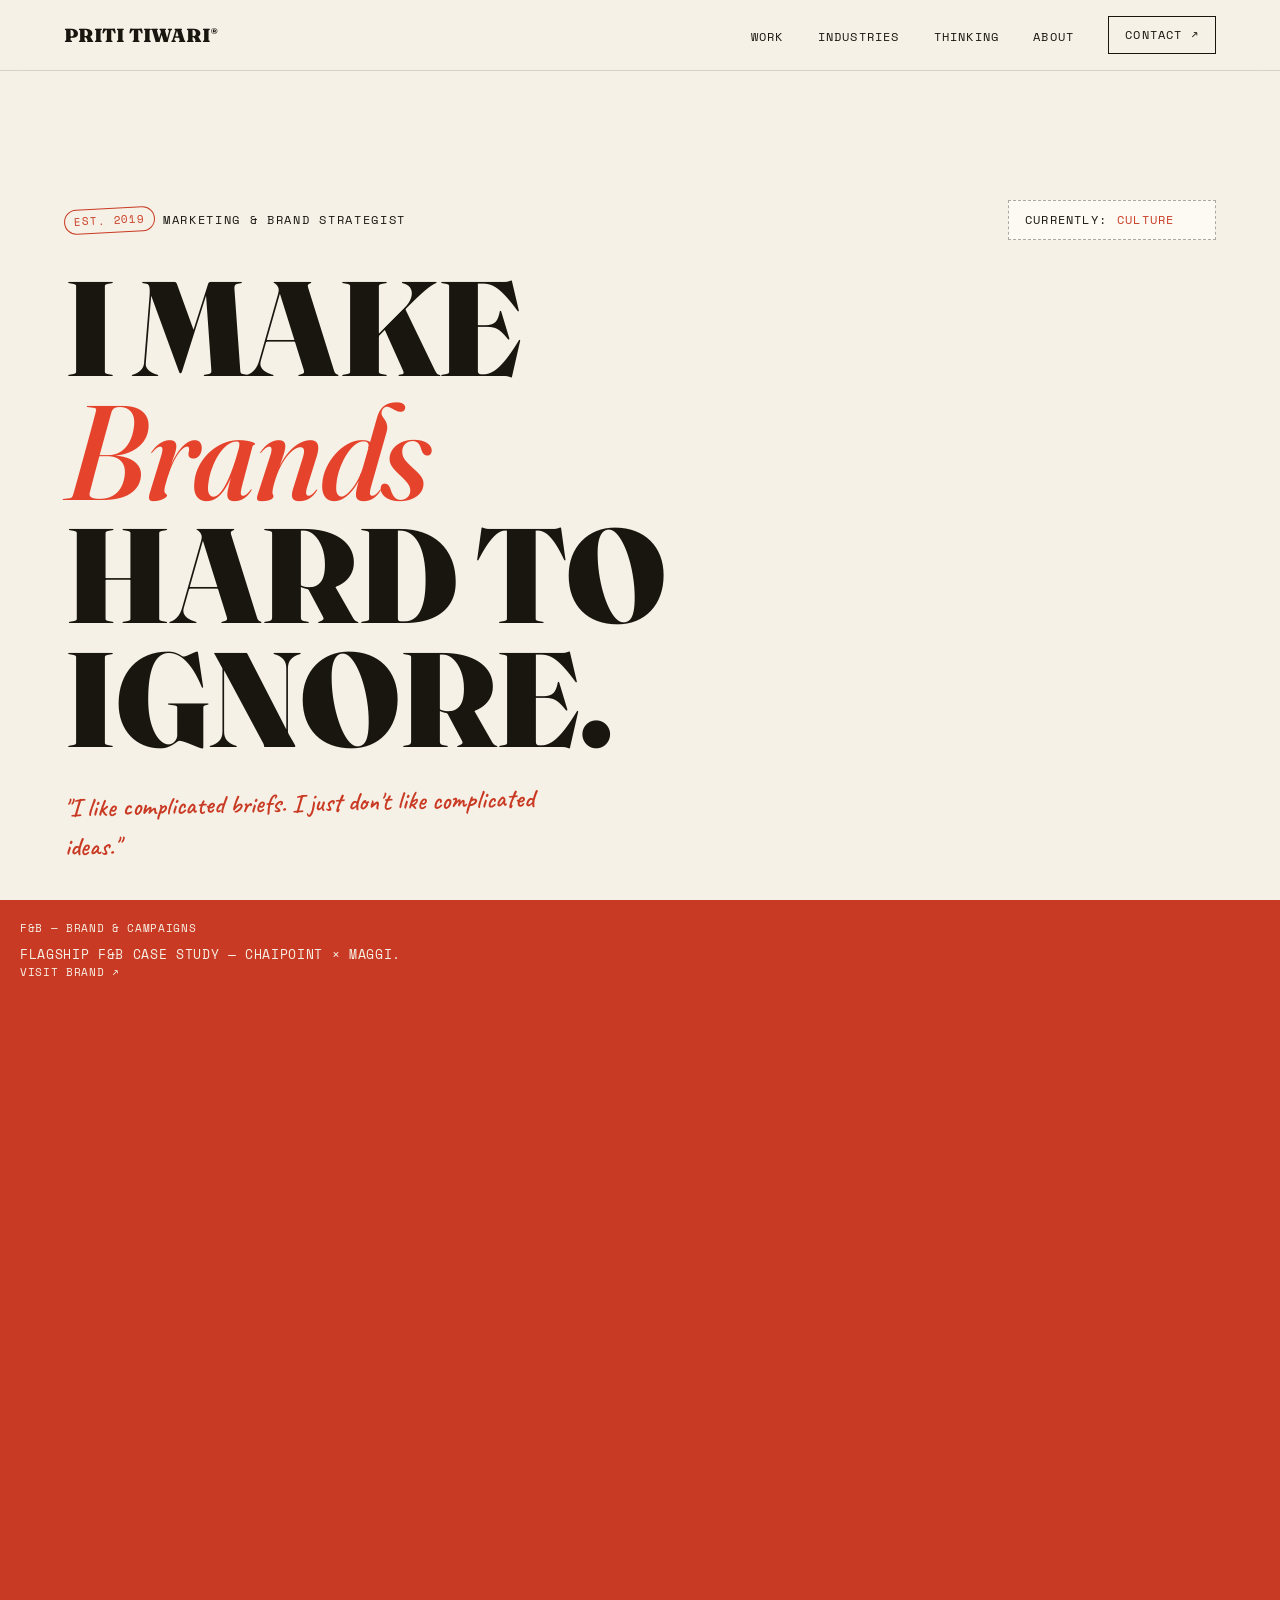
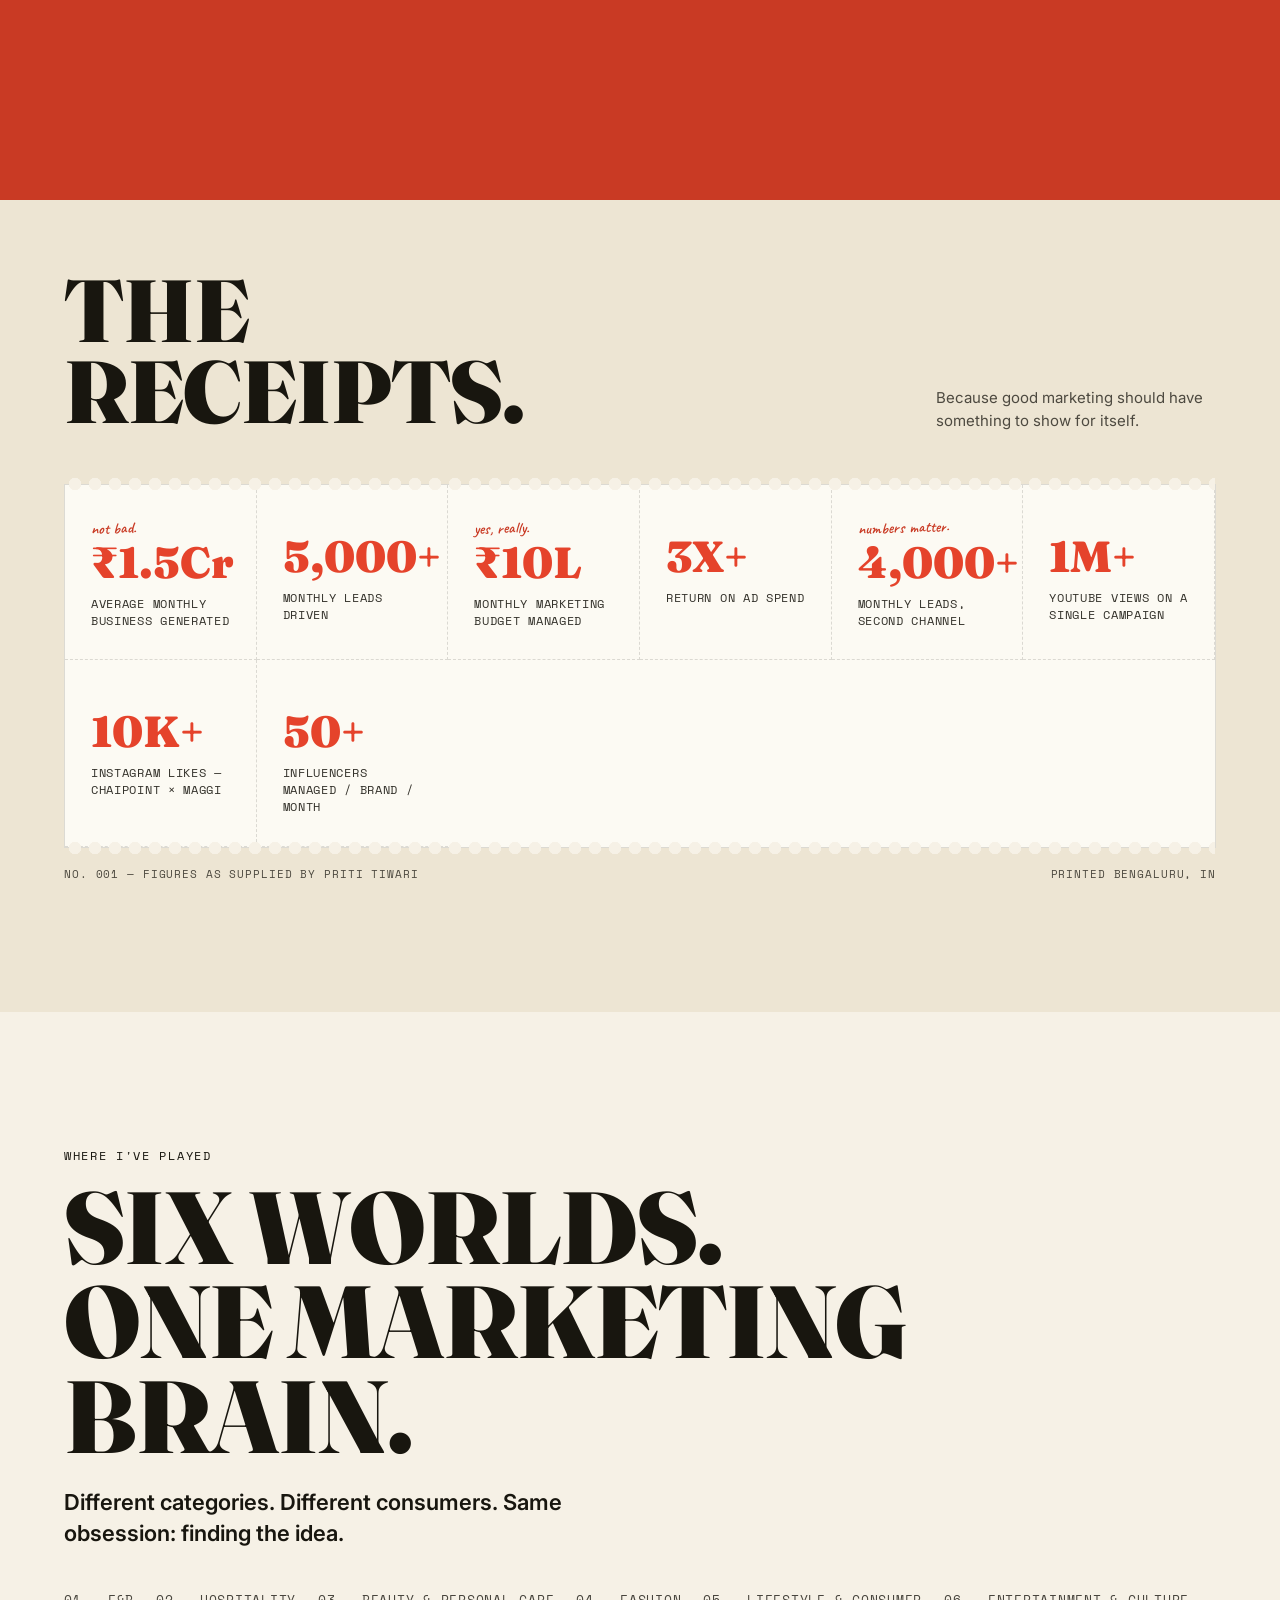
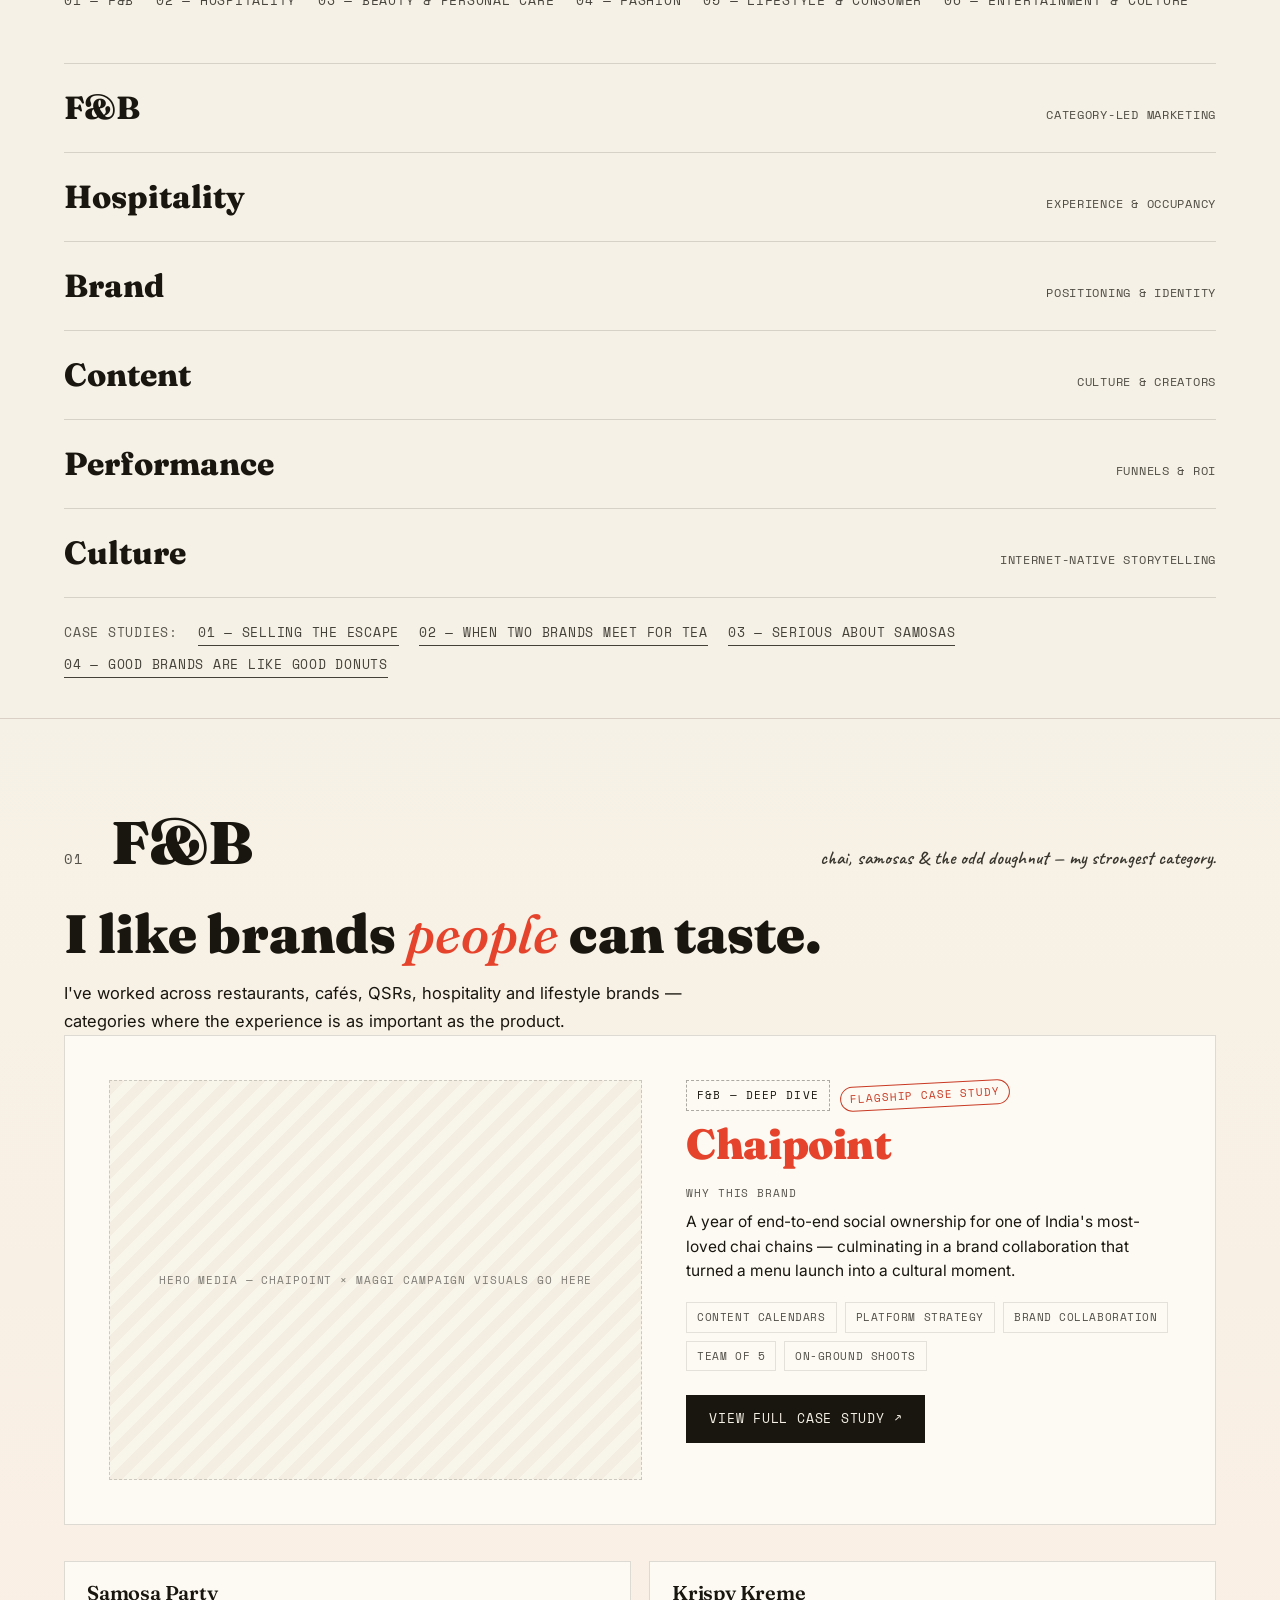
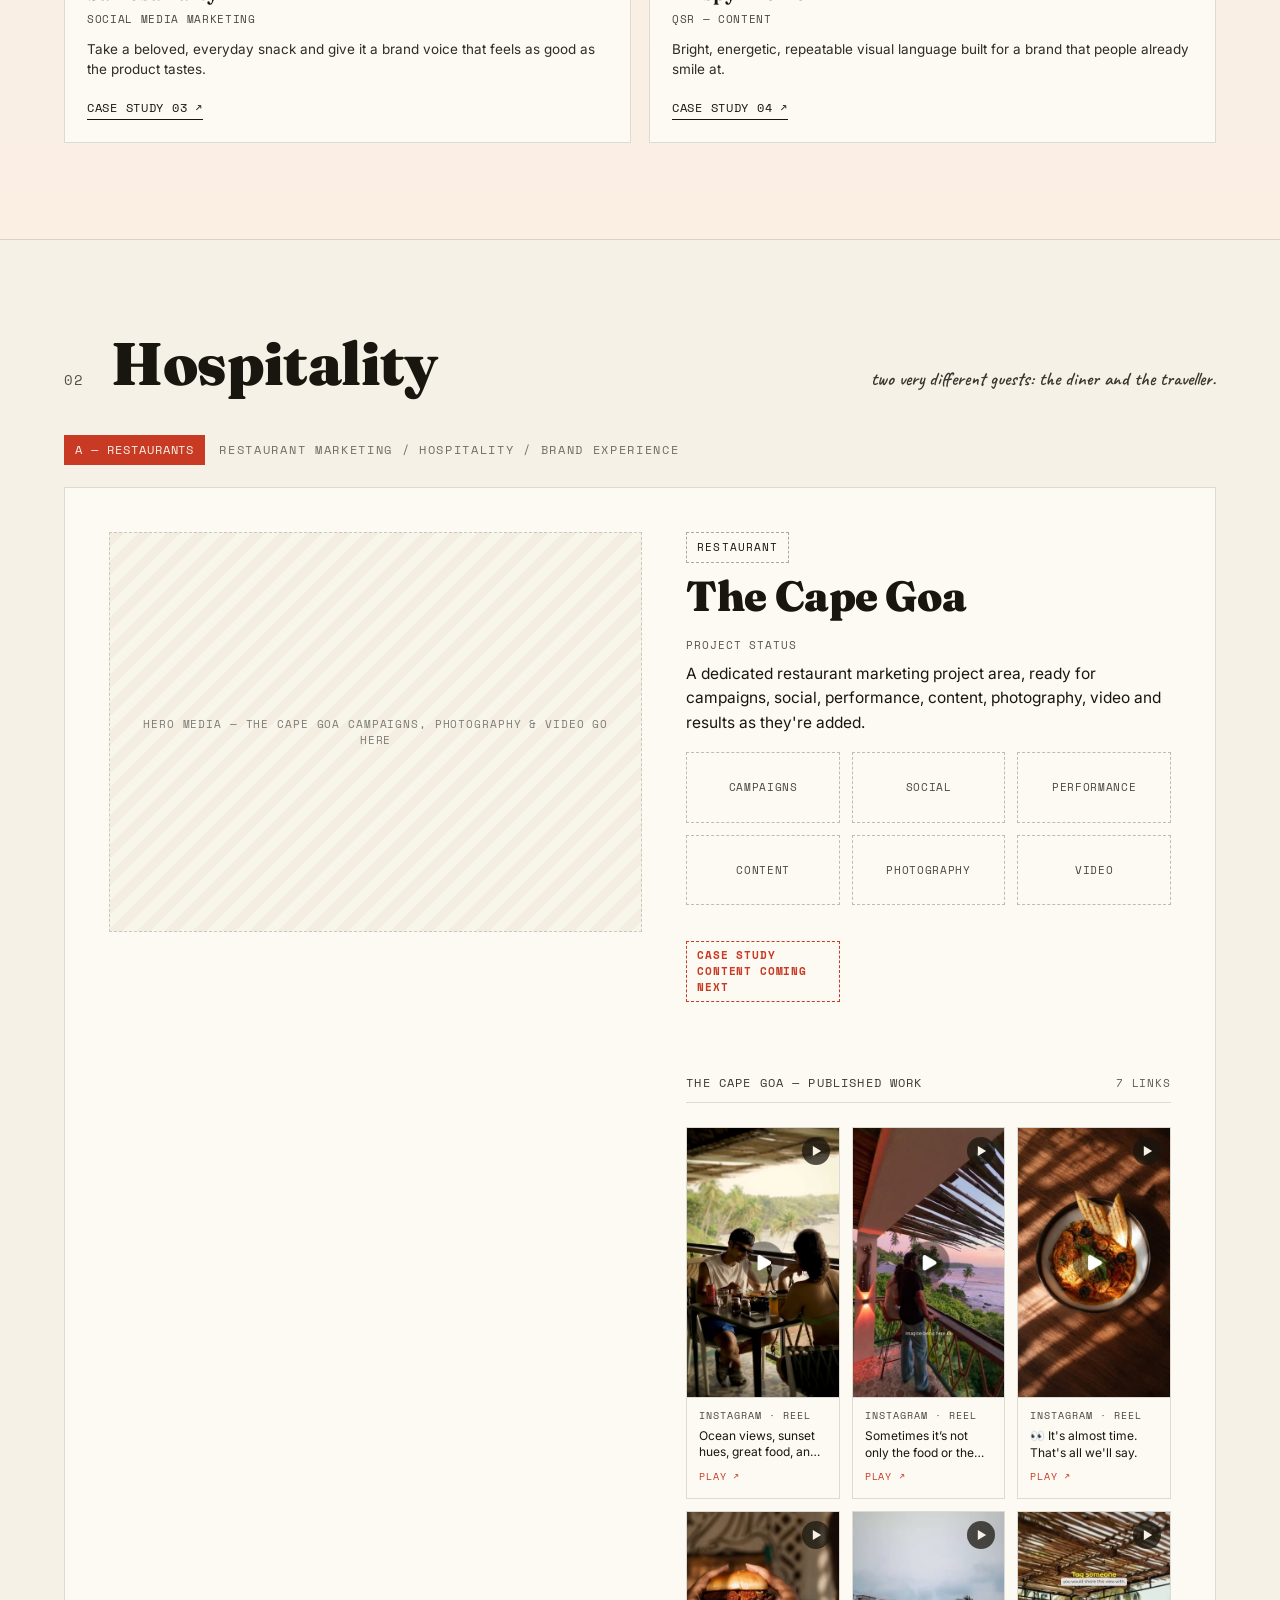
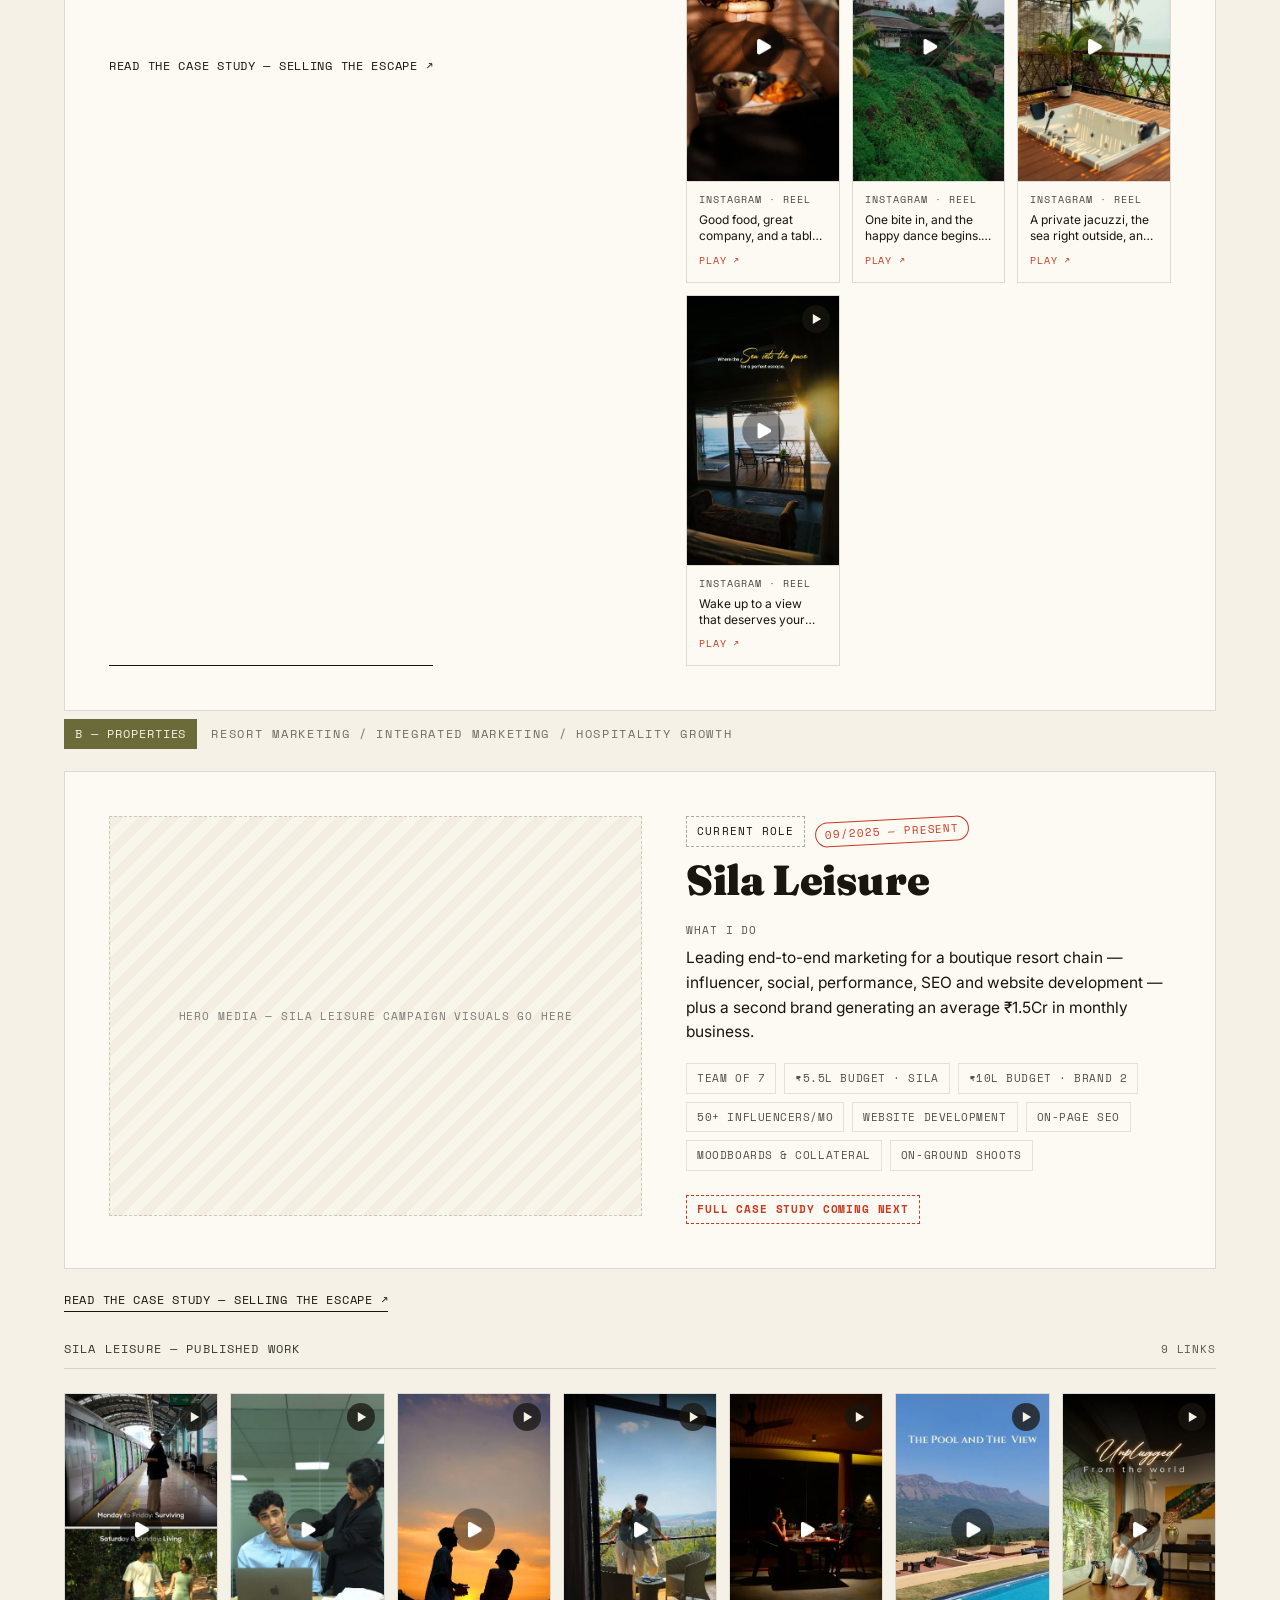
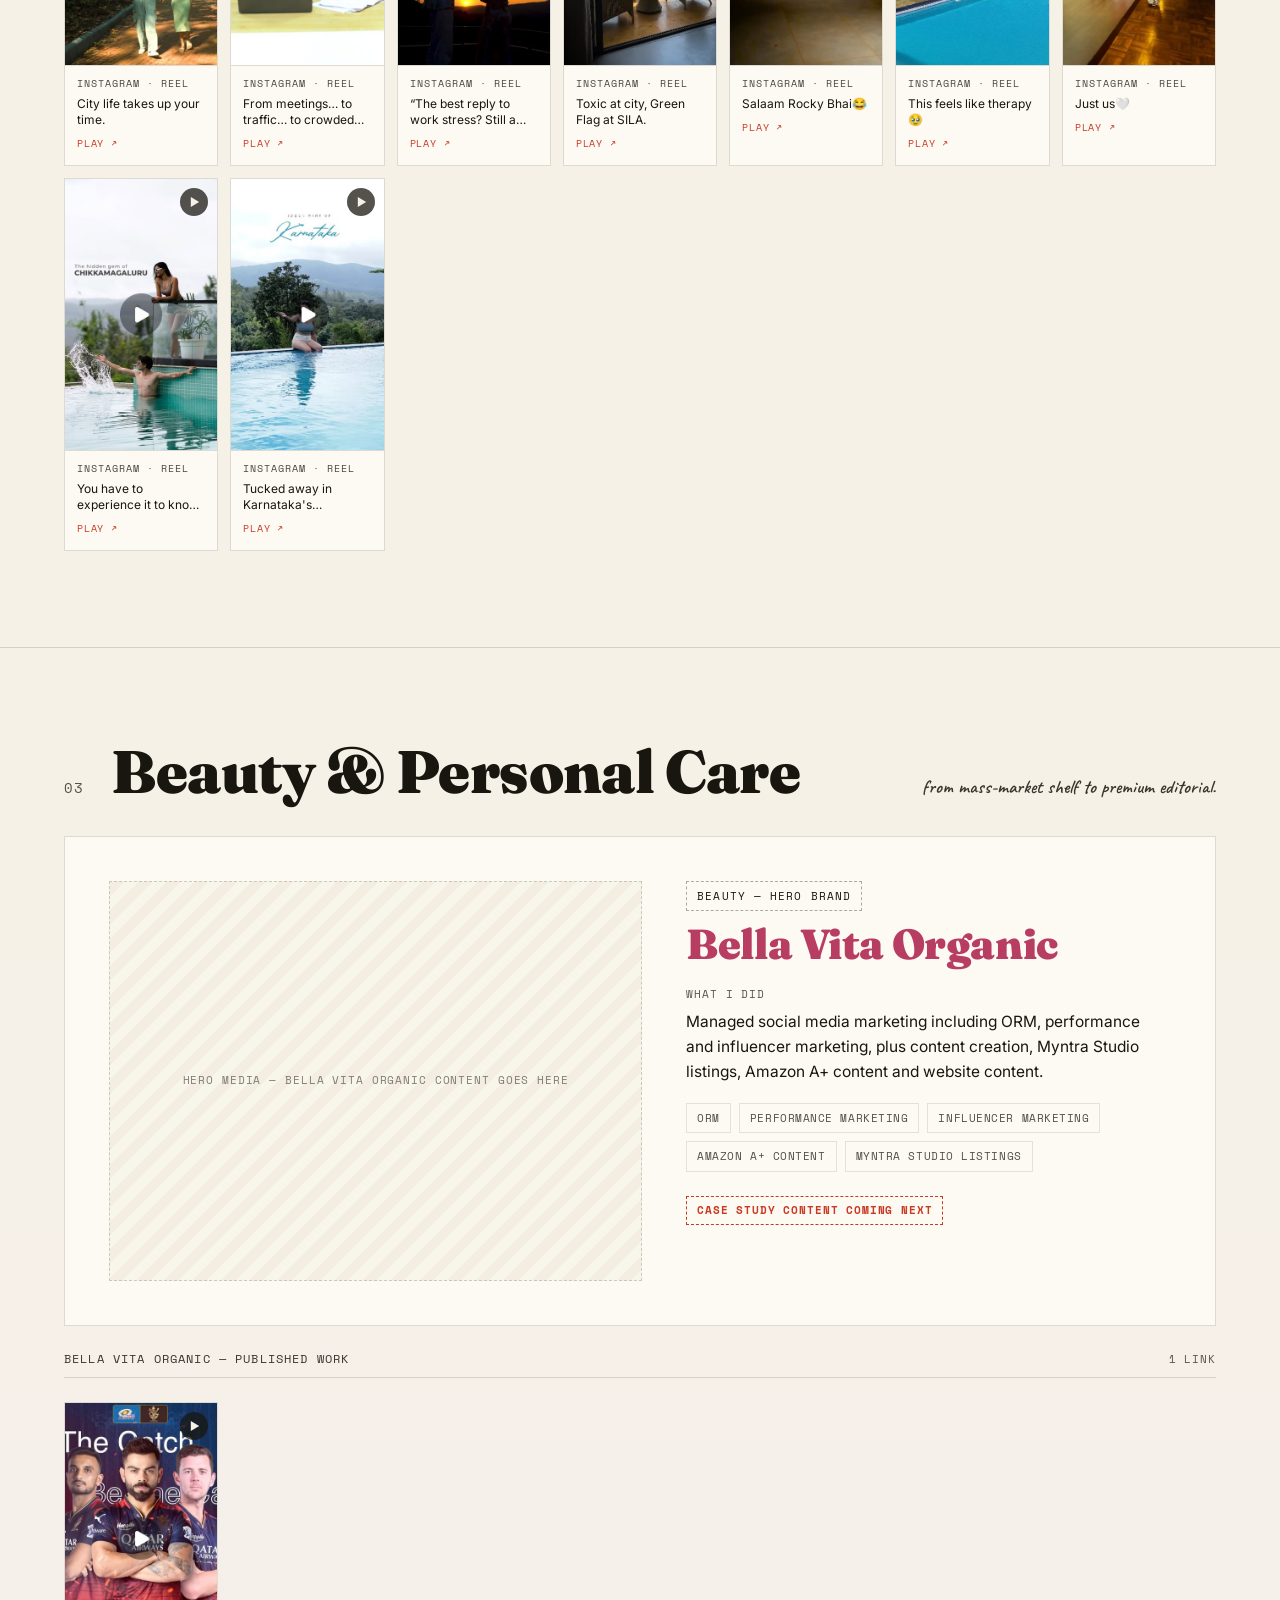
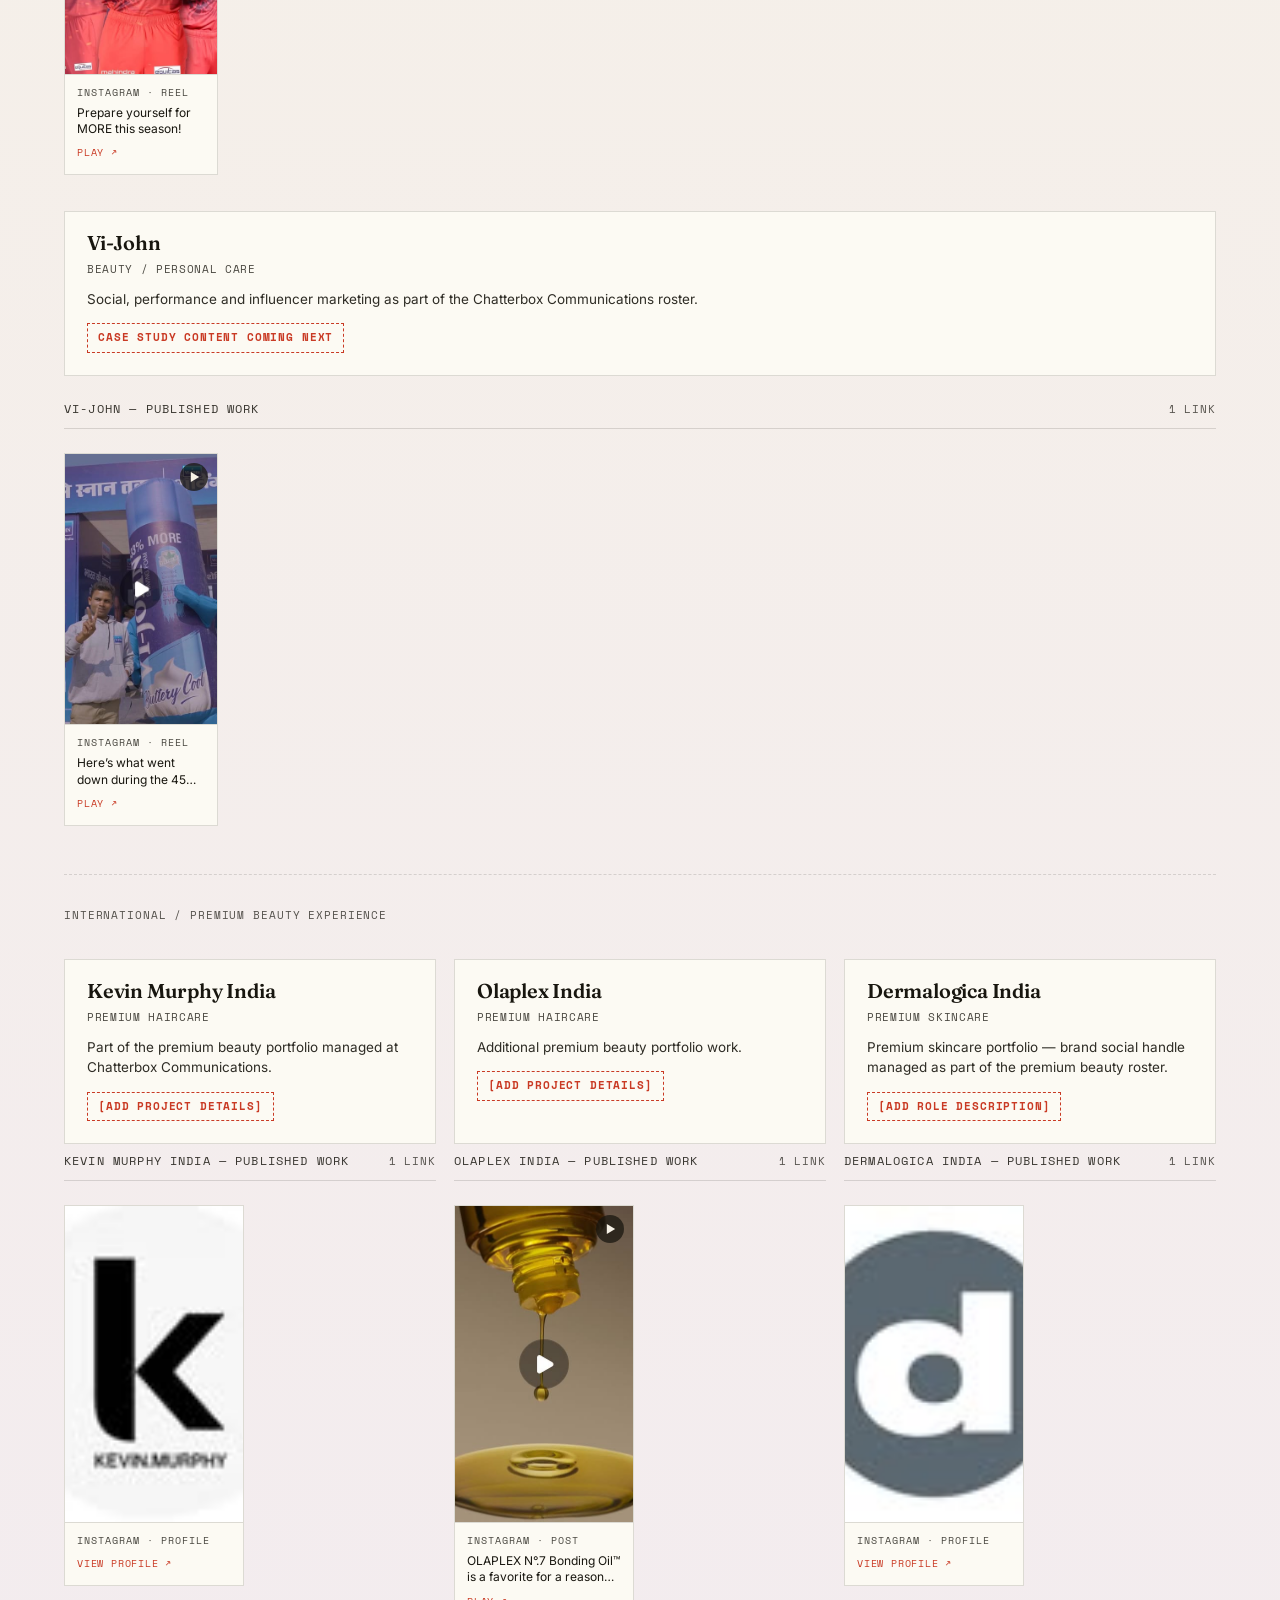
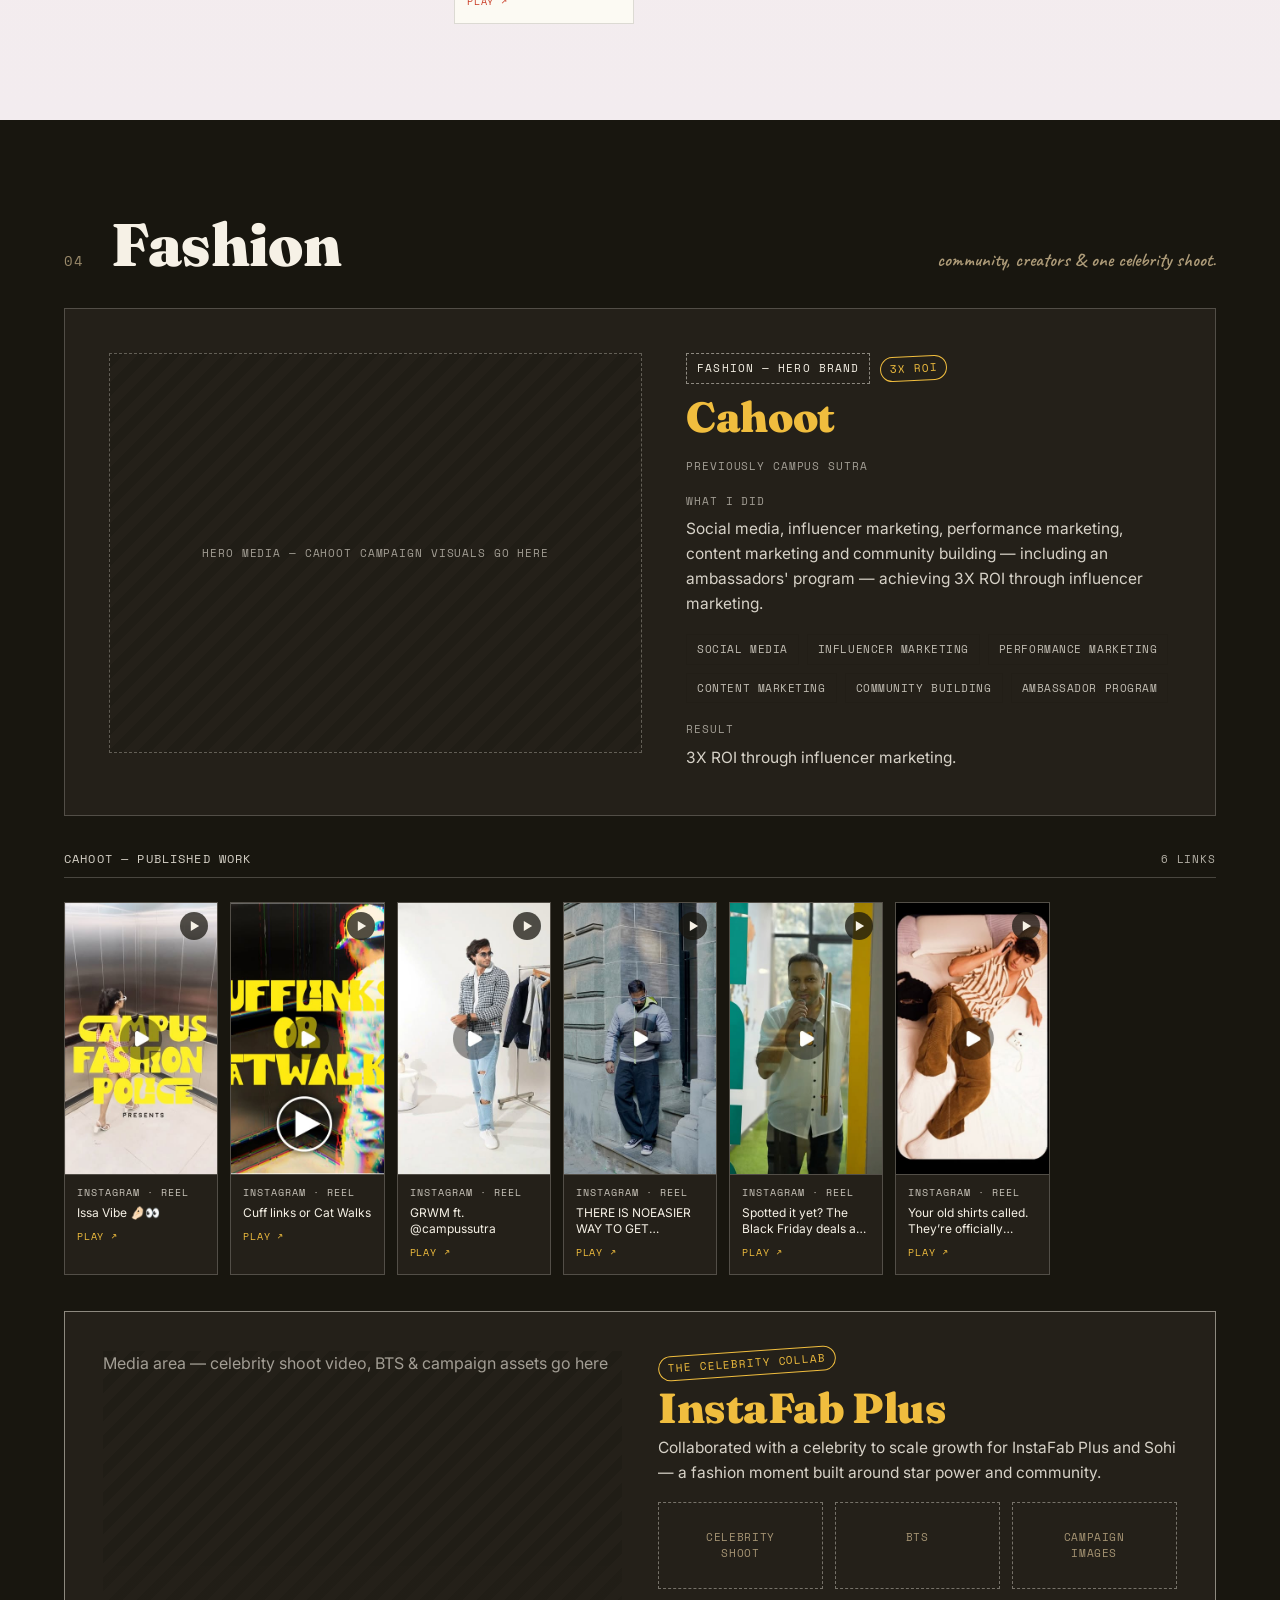
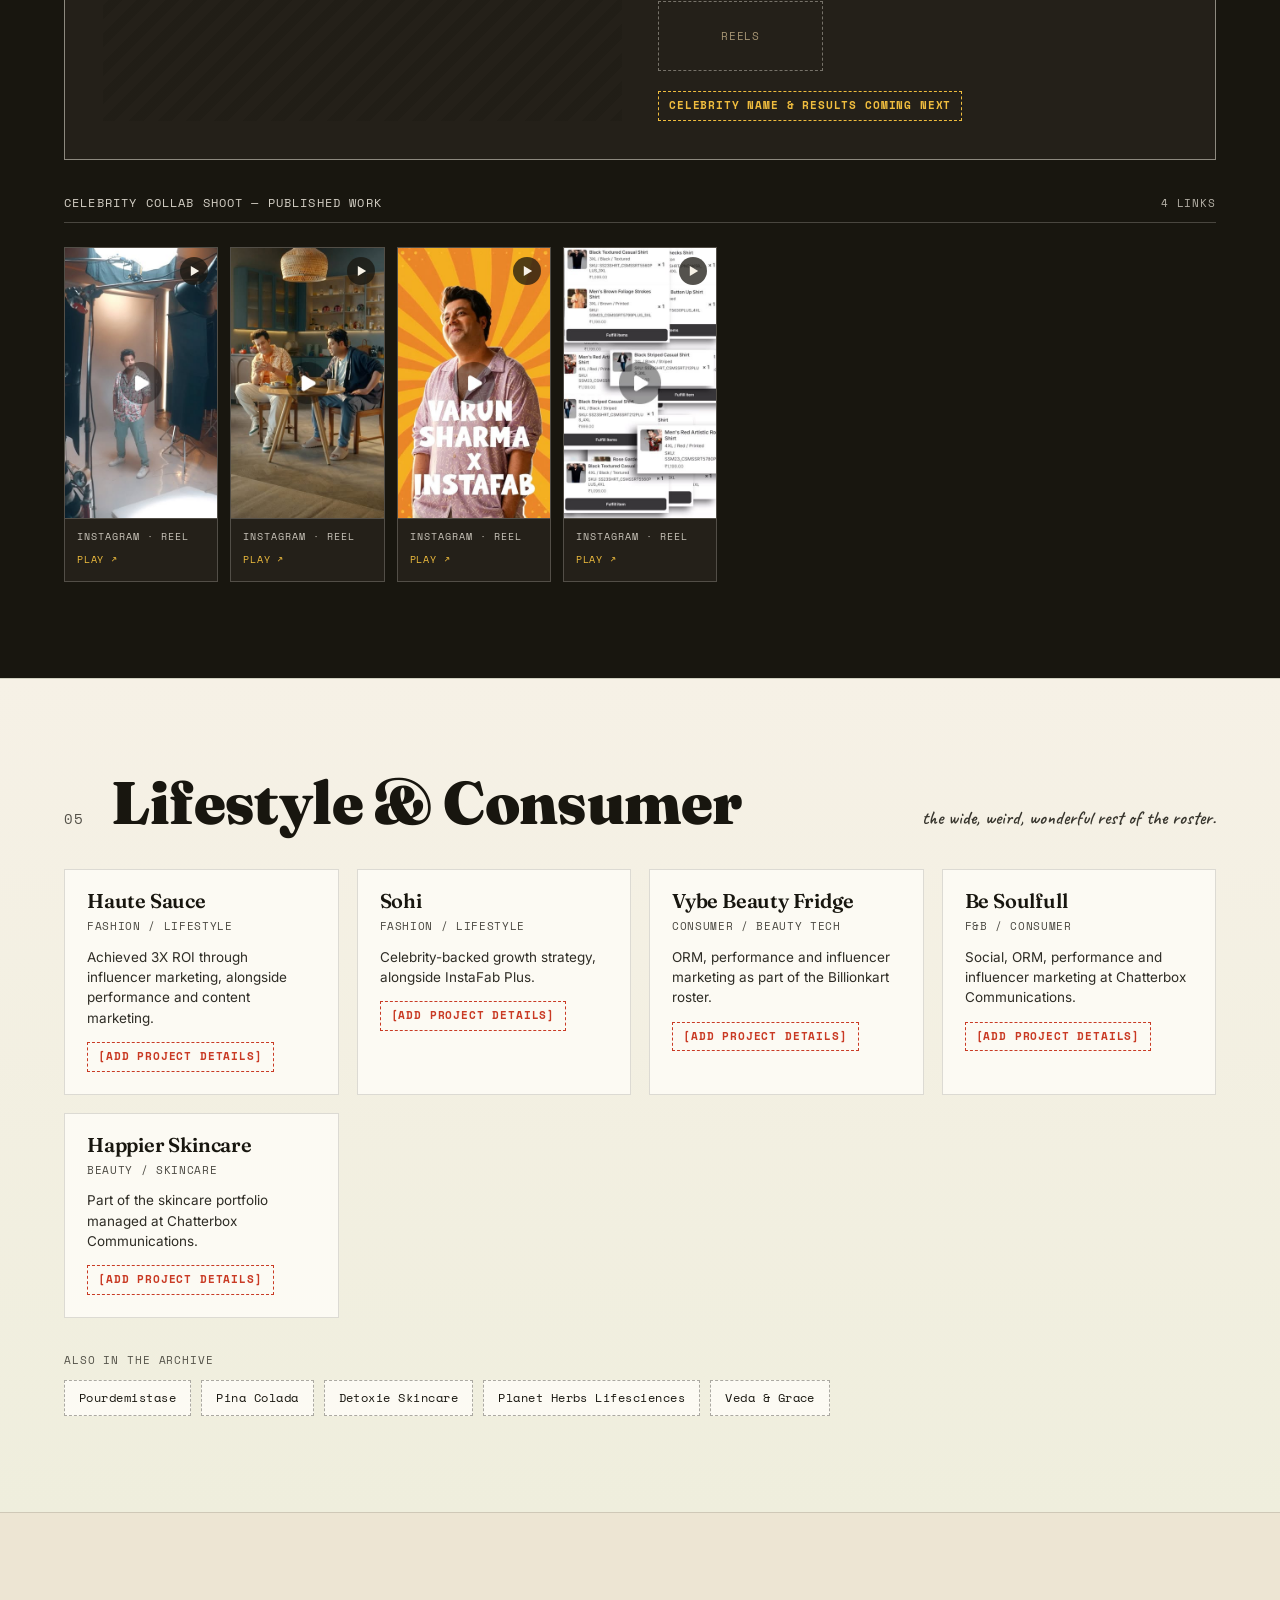
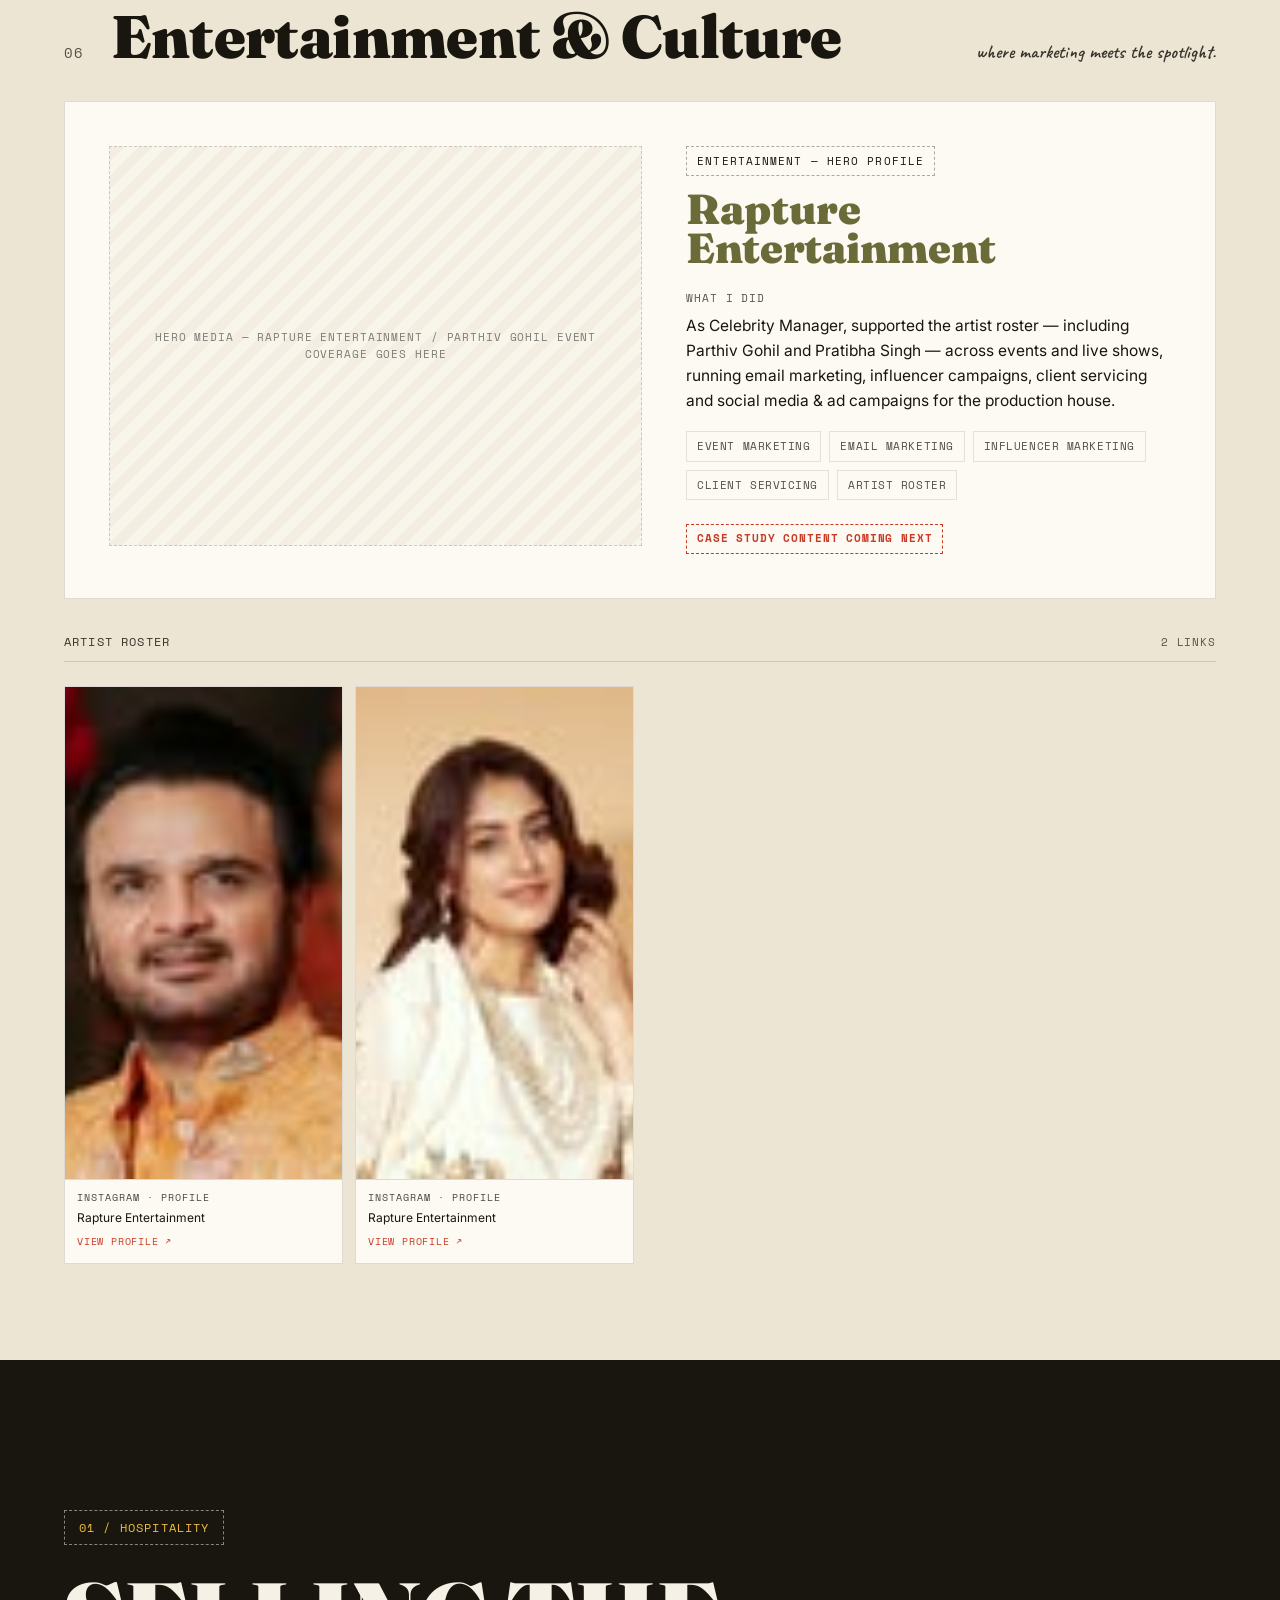
==== commit 580ab7f6: "Remove 27 duplicated archive tiles and balance the markup An earlier build-archive run spilled a sec" ====
--- a/index.html
+++ b/index.html
@@ -830,11 +830,9 @@
 }
 
 /* ---------- skip link ---------- */
-.skip-link{
-  position:absolute; left:-9999px; top:0; z-index:300;
+.skip-link{position:absolute; left:-9999px; top:0; z-index:300;
   background:var(--charcoal); color:var(--ivory); padding:12px 18px;
-  font-family:var(--f-mono); font-size:12px; letter-spacing:.08em; text-transform:uppercase;
-}
+  font-family:var(--f-mono); font-size:12px; letter-spacing:.08em; text-transform:uppercase;}
 .skip-link:focus{left:8px; top:8px;}
 </style>
 <noscript><style>
@@ -1579,9 +1577,10 @@
       <button class="filter-btn" aria-pressed="false" data-filter="cap:digital">Digital</button>
     </div>
 
-    <div class="archive-grid reveal" id="archiveGrid"><div class="arc-item" data-cat="fnb" data-caps="brand campaigns"><div class="arc-name">Chaipoint</div><div class="arc-cat">fnb</div><div class="arc-hover"><div><div class="arc-role">F&amp;B — Brand &amp; Campaigns</div><div class="arc-note">Flagship F&amp;B case study — Chaipoint × Maggi.</div></div><a class="arc-link" href="https://www.instagram.com/p/C8pF5KSo_Qe/" target="_blank" rel="noopener">Visit brand ↗</a></div></div><div class="arc-item" data-cat="fnb" data-caps="brand content"><div class="arc-name">Samosa Party</div><div class="arc-cat">fnb</div><div class="arc-hover"><div><div class="arc-role">F&amp;B — Brand Voice</div><div class="arc-note">Case study 03 — brand voice for an everyday snack.</div></div><span class="arc-link">Details not published</span></div></div><div class="arc-item" data-cat="fnb" data-caps="content"><div class="arc-name">Krispy Kreme</div><div class="arc-cat">fnb</div><div class="arc-hover"><div><div class="arc-role">QSR — Content</div><div class="arc-note">Case study 04 — playful, repeatable visual language.</div></div><span class="arc-link">Details not published</span></div></div><div class="arc-item" data-cat="hospitality" data-caps="performance"><div class="arc-name">The Cape Goa</div><div class="arc-cat">hospitality</div><div class="arc-hover"><div><div class="arc-role">Hospitality — Growth</div><div class="arc-note">Case study 01 — selling the escape.</div></div><a class="arc-link" href="https://www.instagram.com/reel/DZukipWvNt6/" target="_blank" rel="noopener">Visit brand ↗</a></div></div><div class="arc-item" data-cat="hospitality" data-caps=""><div class="arc-name">Sila Leisure</div><div class="arc-cat">hospitality</div><div class="arc-hover"><div><div class="arc-role">Hospitality — Marketing Lead</div><div class="arc-note">Case study 01 — selling the escape.</div></div><a class="arc-link" href="https://www.instagram.com/reel/DVa9lAbEcFF/" target="_blank" rel="noopener">Visit brand ↗</a></div></div><div class="arc-item" data-cat="beauty" data-caps="brand performance"><div class="arc-name">Bella Vita Organic</div><div class="arc-cat">beauty</div><div class="arc-hover"><div><div class="arc-role">Consumer — Performance</div><div class="arc-note">Beauty hero brand, Chatterbox Communications.</div></div><a class="arc-link" href="https://www.instagram.com/reel/CqftBD_jhPH/" target="_blank" rel="noopener">Visit brand ↗</a></div></div><div class="arc-item" data-cat="beauty" data-caps="performance influencer social"><div class="arc-name">Vi-John</div><div class="arc-cat">beauty</div><div class="arc-hover"><div><div class="arc-role">Social / Performance / Influencer</div><div class="arc-note">Chatterbox Communications roster.</div></div><a class="arc-link" href="https://www.instagram.com/reel/CqzlzneoSPE/" target="_blank" rel="noopener">Visit brand ↗</a></div></div><div class="arc-item" data-cat="beauty" data-caps=""><div class="arc-name">Kevin Murphy India</div><div class="arc-cat">beauty</div><div class="arc-hover"><div><div class="arc-role">Premium Haircare</div><div class="arc-note">Premium beauty portfolio.</div></div><a class="arc-link" href="https://www.instagram.com/kevin.murphy_india" target="_blank" rel="noopener">Visit brand ↗</a></div></div><div class="arc-item" data-cat="beauty" data-caps=""><div class="arc-name">Olaplex India</div><div class="arc-cat">beauty</div><div class="arc-hover"><div><div class="arc-role">Premium Haircare</div><div class="arc-note">Premium beauty portfolio.</div></div><a class="arc-link" href="https://www.instagram.com/p/DQjTwYdlcFy/" target="_blank" rel="noopener">Visit brand ↗</a></div></div><div class="arc-item" data-cat="beauty" data-caps=""><div class="arc-name">Dermalogica India</div><div class="arc-cat">beauty</div><div class="arc-hover"><div><div class="arc-role">Premium Skincare</div><div class="arc-note">Premium beauty portfolio.</div></div><a class="arc-link" href="https://www.instagram.com/dermalogicain" target="_blank" rel="noopener">Visit brand ↗</a></div></div><div class="arc-item" data-cat="fashion" data-caps="performance influencer digital"><div class="arc-name">Cahoot (prev. Campus Sutra)</div><div class="arc-cat">fashion</div><div class="arc-hover"><div><div class="arc-role">Consumer — Digital</div><div class="arc-note">3X ROI through influencer marketing.</div></div><a class="arc-link" href="https://www.instagram.com/reel/CysVtHPytzf/" target="_blank" rel="noopener">Visit brand ↗</a></div></div><div class="arc-item" data-cat="fashion" data-caps="performance influencer digital"><div class="arc-name">InstaFab Plus</div><div class="arc-cat">fashion</div><div class="arc-hover"><div><div class="arc-role">Consumer — Digital</div><div class="arc-note">Scaled growth with a celebrity collaboration.</div></div><span class="arc-link">Details not published</span></div></div><div class="arc-item" data-cat="fashion" data-caps="brand performance influencer"><div class="arc-name">Sohi</div><div class="arc-cat">fashion</div><div class="arc-hover"><div><div class="arc-role">Consumer — Brand</div><div class="arc-note">Celebrity-backed growth, alongside InstaFab Plus.</div></div><span class="arc-link">Details not published</span></div></div><div class="arc-item" data-cat="lifestyle" data-caps="content performance influencer"><div class="arc-name">Haute Sauce</div><div class="arc-cat">lifestyle</div><div class="arc-hover"><div><div class="arc-role">Consumer — Content</div><div class="arc-note">3X ROI through influencer marketing.</div></div><span class="arc-link">Details not published</span></div></div><div class="arc-item" data-cat="lifestyle" data-caps="performance influencer social"><div class="arc-name">Vybe Beauty Fridge</div><div class="arc-cat">lifestyle</div><div class="arc-hover"><div><div class="arc-role">ORM / Performance / Influencer</div><div class="arc-note">Billionkart roster.</div></div><span class="arc-link">Details not published</span></div></div><div class="arc-item" data-cat="lifestyle" data-caps="social"><div class="arc-name">Pourdemistase</div><div class="arc-cat">lifestyle</div><div class="arc-hover"><div><div class="arc-role">Social Media Marketing</div><div class="arc-note">Billionkart roster.</div></div><span class="arc-link">Details not published</span></div></div><div class="arc-item" data-cat="lifestyle" data-caps="social"><div class="arc-name">Pina Colada</div><div class="arc-cat">lifestyle</div><div class="arc-hover"><div><div class="arc-role">Social Media Marketing</div><div class="arc-note">Billionkart roster.</div></div><span class="arc-link">Details not published</span></div></div><div class="arc-item" data-cat="lifestyle" data-caps="performance social"><div class="arc-name">Be Soulfull</div><div class="arc-cat">lifestyle</div><div class="arc-hover"><div><div class="arc-role">Social / ORM / Performance</div><div class="arc-note">Chatterbox Communications roster.</div></div><span class="arc-link">Details not published</span></div></div><div class="arc-item" data-cat="lifestyle" data-caps="performance social"><div class="arc-name">Detoxie Skincare</div><div class="arc-cat">lifestyle</div><div class="arc-hover"><div><div class="arc-role">Social / ORM / Performance</div><div class="arc-note">Chatterbox Communications roster.</div></div><span class="arc-link">Details not published</span></div></div><div class="arc-item" data-cat="lifestyle" data-caps="performance social"><div class="arc-name">Happier Skincare</div><div class="arc-cat">lifestyle</div><div class="arc-hover"><div><div class="arc-role">Social / ORM / Performance</div><div class="arc-note">Chatterbox Communications roster.</div></div><span class="arc-link">Details not published</span></div></div><div class="arc-item" data-cat="lifestyle" data-caps="performance social"><div class="arc-name">Planet Herbs Lifesciences</div><div class="arc-cat">lifestyle</div><div class="arc-hover"><div><div class="arc-role">Social / ORM / Performance</div><div class="arc-note">Chatterbox Communications roster.</div></div><span class="arc-link">Details not published</span></div></div><div class="arc-item" data-cat="lifestyle" data-caps="performance social"><div class="arc-name">Veda &amp; Grace</div><div class="arc-cat">lifestyle</div><div class="arc-hover"><div><div class="arc-role">Social / ORM / Performance</div><div class="arc-note">Chatterbox Communications roster.</div></div><span class="arc-link">Details not published</span></div></div><div class="arc-item" data-cat="other" data-caps="influencer"><div class="arc-name">Rapture Entertainment</div><div class="arc-cat">other</div><div class="arc-hover"><div><div class="arc-role">Celebrity Manager</div><div class="arc-note">Supported Parthiv Gohil's events &amp; live shows.</div></div><a class="arc-link" href="https://www.instagram.com/parthivgohil9" target="_blank" rel="noopener">Visit brand ↗</a></div></div><div class="arc-item" data-cat="other" data-caps="social"><div class="arc-name">Bajaj Finance</div><div class="arc-cat">other</div><div class="arc-hover"><div><div class="arc-role">Social Media Marketing</div><div class="arc-note">Handled at Chtrsocial.</div></div><span class="arc-link">Details not published</span></div></div><div class="arc-item" data-cat="other" data-caps=""><div class="arc-name">Chetan Rathod Group</div><div class="arc-cat">other</div><div class="arc-hover"><div><div class="arc-role">Ad Film</div><div class="arc-note">Created an ad film, Chtrsocial.</div></div><span class="arc-link">Details not published</span></div></div><div class="arc-item" data-cat="other" data-caps="strategy social"><div class="arc-name">St. Willibrord International School</div><div class="arc-cat">other</div><div class="arc-hover"><div><div class="arc-role">Social Strategy</div><div class="arc-note">Early career, Aprowress.</div></div><span class="arc-link">Details not published</span></div></div><div class="arc-item" data-cat="other" data-caps="strategy social"><div class="arc-name">Willy Kids Pre-school</div><div class="arc-cat">other</div><div class="arc-hover"><div><div class="arc-role">Social Strategy</div><div class="arc-note">Early career, Aprowress.</div></div><span class="arc-link">Details not published</span></div></div><div class="arc-item" data-cat="other" data-caps="strategy influencer social"><div class="arc-name">Parents As Teachers (PAT)</div><div class="arc-cat">other</div><div class="arc-hover"><div><div class="arc-role">Social Strategy</div><div class="arc-note">Education influencer, Aprowress.</div></div><span class="arc-link">Details not published</span></div></div></div><div class="arc-cat">fnb</div><div class="arc-hover"><div><div class="arc-role">F&amp;B — Brand &amp; Campaigns</div><div class="arc-note">Flagship F&amp;B case study — Chaipoint × Maggi.</div></div><a class="arc-link" href="https://www.instagram.com/p/C8pF5KSo_Qe/" target="_blank" rel="noopener">Visit brand ↗</a></div></div><div class="arc-item" data-cat="fnb" data-caps="brand content"><div class="arc-name">Samosa Party</div><div class="arc-cat">fnb</div><div class="arc-hover"><div><div class="arc-role">F&amp;B — Brand Voice</div><div class="arc-note">Case study 03 — brand voice for an everyday snack.</div></div><span class="arc-link">Details not published</span></div></div><div class="arc-item" data-cat="fnb" data-caps="content"><div class="arc-name">Krispy Kreme</div><div class="arc-cat">fnb</div><div class="arc-hover"><div><div class="arc-role">QSR — Content</div><div class="arc-note">Case study 04 — playful, repeatable visual language.</div></div><span class="arc-link">Details not published</span></div></div><div class="arc-item" data-cat="hospitality" data-caps="performance"><div class="arc-name">The Cape Goa</div><div class="arc-cat">hospitality</div><div class="arc-hover"><div><div class="arc-role">Hospitality — Growth</div><div class="arc-note">Case study 01 — selling the escape.</div></div><a class="arc-link" href="https://www.instagram.com/reel/DZukipWvNt6/" target="_blank" rel="noopener">Visit brand ↗</a></div></div><div class="arc-item" data-cat="hospitality" data-caps=""><div class="arc-name">Sila Leisure</div><div class="arc-cat">hospitality</div><div class="arc-hover"><div><div class="arc-role">Hospitality — Marketing Lead</div><div class="arc-note">Case study 01 — selling the escape.</div></div><a class="arc-link" href="https://www.instagram.com/reel/DVa9lAbEcFF/" target="_blank" rel="noopener">Visit brand ↗</a></div></div><div class="arc-item" data-cat="beauty" data-caps="brand performance"><div class="arc-name">Bella Vita Organic</div><div class="arc-cat">beauty</div><div class="arc-hover"><div><div class="arc-role">Consumer — Performance</div><div class="arc-note">Beauty hero brand, Chatterbox Communications.</div></div><a class="arc-link" href="https://www.instagram.com/reel/CqftBD_jhPH/" target="_blank" rel="noopener">Visit brand ↗</a></div></div><div class="arc-item" data-cat="beauty" data-caps="performance influencer social"><div class="arc-name">Vi-John</div><div class="arc-cat">beauty</div><div class="arc-hover"><div><div class="arc-role">Social / Performance / Influencer</div><div class="arc-note">Chatterbox Communications roster.</div></div><a class="arc-link" href="https://www.instagram.com/reel/CqzlzneoSPE/" target="_blank" rel="noopener">Visit brand ↗</a></div></div><div class="arc-item" data-cat="beauty" data-caps=""><div class="arc-name">Kevin Murphy India</div><div class="arc-cat">beauty</div><div class="arc-hover"><div><div class="arc-role">Premium Haircare</div><div class="arc-note">Premium beauty portfolio.</div></div><a class="arc-link" href="https://www.instagram.com/kevin.murphy_india" target="_blank" rel="noopener">Visit brand ↗</a></div></div><div class="arc-item" data-cat="beauty" data-caps=""><div class="arc-name">Olaplex India</div><div class="arc-cat">beauty</div><div class="arc-hover"><div><div class="arc-role">Premium Haircare</div><div class="arc-note">Premium beauty portfolio.</div></div><a class="arc-link" href="https://www.instagram.com/p/DQjTwYdlcFy/" target="_blank" rel="noopener">Visit brand ↗</a></div></div><div class="arc-item" data-cat="beauty" data-caps=""><div class="arc-name">Dermalogica India</div><div class="arc-cat">beauty</div><div class="arc-hover"><div><div class="arc-role">Premium Skincare</div><div class="arc-note">Premium beauty portfolio.</div></div><a class="arc-link" href="https://www.instagram.com/dermalogicain" target="_blank" rel="noopener">Visit brand ↗</a></div></div><div class="arc-item" data-cat="fashion" data-caps="performance influencer digital"><div class="arc-name">Cahoot (prev. Campus Sutra)</div><div class="arc-cat">fashion</div><div class="arc-hover"><div><div class="arc-role">Consumer — Digital</div><div class="arc-note">3X ROI through influencer marketing.</div></div><a class="arc-link" href="https://www.instagram.com/reel/CysVtHPytzf/" target="_blank" rel="noopener">Visit brand ↗</a></div></div><div class="arc-item" data-cat="fashion" data-caps="performance influencer digital"><div class="arc-name">InstaFab Plus</div><div class="arc-cat">fashion</div><div class="arc-hover"><div><div class="arc-role">Consumer — Digital</div><div class="arc-note">Scaled growth with a celebrity collaboration.</div></div><span class="arc-link">Details not published</span></div></div><div class="arc-item" data-cat="fashion" data-caps="brand performance influencer"><div class="arc-name">Sohi</div><div class="arc-cat">fashion</div><div class="arc-hover"><div><div class="arc-role">Consumer — Brand</div><div class="arc-note">Celebrity-backed growth, alongside InstaFab Plus.</div></div><span class="arc-link">Details not published</span></div></div><div class="arc-item" data-cat="lifestyle" data-caps="content performance influencer"><div class="arc-name">Haute Sauce</div><div class="arc-cat">lifestyle</div><div class="arc-hover"><div><div class="arc-role">Consumer — Content</div><div class="arc-note">3X ROI through influencer marketing.</div></div><span class="arc-link">Details not published</span></div></div><div class="arc-item" data-cat="lifestyle" data-caps="performance influencer social"><div class="arc-name">Vybe Beauty Fridge</div><div class="arc-cat">lifestyle</div><div class="arc-hover"><div><div class="arc-role">ORM / Performance / Influencer</div><div class="arc-note">Billionkart roster.</div></div><span class="arc-link">Details not published</span></div></div><div class="arc-item" data-cat="lifestyle" data-caps="social"><div class="arc-name">Pourdemistase</div><div class="arc-cat">lifestyle</div><div class="arc-hover"><div><div class="arc-role">Social Media Marketing</div><div class="arc-note">Billionkart roster.</div></div><span class="arc-link">Details not published</span></div></div><div class="arc-item" data-cat="lifestyle" data-caps="social"><div class="arc-name">Pina Colada</div><div class="arc-cat">lifestyle</div><div class="arc-hover"><div><div class="arc-role">Social Media Marketing</div><div class="arc-note">Billionkart roster.</div></div><span class="arc-link">Details not published</span></div></div><div class="arc-item" data-cat="lifestyle" data-caps="performance social"><div class="arc-name">Be Soulfull</div><div class="arc-cat">lifestyle</div><div class="arc-hover"><div><div class="arc-role">Social / ORM / Performance</div><div class="arc-note">Chatterbox Communications roster.</div></div><span class="arc-link">Details not published</span></div></div><div class="arc-item" data-cat="lifestyle" data-caps="performance social"><div class="arc-name">Detoxie Skincare</div><div class="arc-cat">lifestyle</div><div class="arc-hover"><div><div class="arc-role">Social / ORM / Performance</div><div class="arc-note">Chatterbox Communications roster.</div></div><span class="arc-link">Details not published</span></div></div><div class="arc-item" data-cat="lifestyle" data-caps="performance social"><div class="arc-name">Happier Skincare</div><div class="arc-cat">lifestyle</div><div class="arc-hover"><div><div class="arc-role">Social / ORM / Performance</div><div class="arc-note">Chatterbox Communications roster.</div></div><span class="arc-link">Details not published</span></div></div><div class="arc-item" data-cat="lifestyle" data-caps="performance social"><div class="arc-name">Planet Herbs Lifesciences</div><div class="arc-cat">lifestyle</div><div class="arc-hover"><div><div class="arc-role">Social / ORM / Performance</div><div class="arc-note">Chatterbox Communications roster.</div></div><span class="arc-link">Details not published</span></div></div><div class="arc-item" data-cat="lifestyle" data-caps="performance social"><div class="arc-name">Veda &amp; Grace</div><div class="arc-cat">lifestyle</div><div class="arc-hover"><div><div class="arc-role">Social / ORM / Performance</div><div class="arc-note">Chatterbox Communications roster.</div></div><span class="arc-link">Details not published</span></div></div><div class="arc-item" data-cat="other" data-caps="influencer"><div class="arc-name">Rapture Entertainment</div><div class="arc-cat">other</div><div class="arc-hover"><div><div class="arc-role">Celebrity Manager</div><div class="arc-note">Supported Parthiv Gohil's events &amp; live shows.</div></div><a class="arc-link" href="https://www.instagram.com/parthivgohil9" target="_blank" rel="noopener">Visit brand ↗</a></div></div><div class="arc-item" data-cat="other" data-caps="social"><div class="arc-name">Bajaj Finance</div><div class="arc-cat">other</div><div class="arc-hover"><div><div class="arc-role">Social Media Marketing</div><div class="arc-note">Handled at Chtrsocial.</div></div><span class="arc-link">Details not published</span></div></div><div class="arc-item" data-cat="other" data-caps=""><div class="arc-name">Chetan Rathod Group</div><div class="arc-cat">other</div><div class="arc-hover"><div><div class="arc-role">Ad Film</div><div class="arc-note">Created an ad film, Chtrsocial.</div></div><span class="arc-link">Details not published</span></div></div><div class="arc-item" data-cat="other" data-caps="strategy social"><div class="arc-name">St. Willibrord International School</div><div class="arc-cat">other</div><div class="arc-hover"><div><div class="arc-role">Social Strategy</div><div class="arc-note">Early career, Aprowress.</div></div><span class="arc-link">Details not published</span></div></div><div class="arc-item" data-cat="other" data-caps="strategy social"><div class="arc-name">Willy Kids Pre-school</div><div class="arc-cat">other</div><div class="arc-hover"><div><div class="arc-role">Social Strategy</div><div class="arc-note">Early career, Aprowress.</div></div><span class="arc-link">Details not published</span></div></div><div class="arc-item" data-cat="other" data-caps="strategy influencer social"><div class="arc-name">Parents As Teachers (PAT)</div><div class="arc-cat">other</div><div class="arc-hover"><div><div class="arc-role">Social Strategy</div><div class="arc-note">Education influencer, Aprowress.</div></div><span class="arc-link">Details not published</span></div></div></div><div class="arc-cat">fnb</div><div class="arc-hover"><div><div class="arc-role">F&amp;B — Brand &amp; Campaigns</div><div class="arc-note">Flagship F&amp;B case study — Chaipoint × Maggi.</div></div><a class="arc-link" href="https://www.instagram.com/p/C8pF5KSo_Qe/" target="_blank" rel="noopener">Visit brand ↗</a></div></div><div class="arc-item" data-cat="fnb" data-caps="brand content"><div class="arc-name">Samosa Party</div><div class="arc-cat">fnb</div><div class="arc-hover"><div><div class="arc-role">F&amp;B — Brand Voice</div><div class="arc-note">Case study 03 — brand voice for an everyday snack.</div></div><span class="arc-link">[Add project details]</span></div></div><div class="arc-item" data-cat="fnb" data-caps="content"><div class="arc-name">Krispy Kreme</div><div class="arc-cat">fnb</div><div class="arc-hover"><div><div class="arc-role">QSR — Content</div><div class="arc-note">Case study 04 — playful, repeatable visual language.</div></div><span class="arc-link">[Add project details]</span></div></div><div class="arc-item" data-cat="hospitality" data-caps="performance"><div class="arc-name">The Cape Goa</div><div class="arc-cat">hospitality</div><div class="arc-hover"><div><div class="arc-role">Hospitality — Growth</div><div class="arc-note">Case study 01 — selling the escape.</div></div><a class="arc-link" href="https://www.instagram.com/reel/DZukipWvNt6/" target="_blank" rel="noopener">Visit brand ↗</a></div></div><div class="arc-item" data-cat="hospitality" data-caps=""><div class="arc-name">Sila Leisure</div><div class="arc-cat">hospitality</div><div class="arc-hover"><div><div class="arc-role">Hospitality — Marketing Lead</div><div class="arc-note">Case study 01 — selling the escape.</div></div><a class="arc-link" href="https://www.instagram.com/reel/DVa9lAbEcFF/" target="_blank" rel="noopener">Visit brand ↗</a></div></div><div class="arc-item" data-cat="beauty" data-caps="brand performance"><div class="arc-name">Bella Vita Organic</div><div class="arc-cat">beauty</div><div class="arc-hover"><div><div class="arc-role">Consumer — Performance</div><div class="arc-note">Beauty hero brand, Chatterbox Communications.</div></div><a class="arc-link" href="https://www.instagram.com/reel/CqftBD_jhPH/" target="_blank" rel="noopener">Visit brand ↗</a></div></div><div class="arc-item" data-cat="beauty" data-caps="performance influencer social"><div class="arc-name">Vi-John</div><div class="arc-cat">beauty</div><div class="arc-hover"><div><div class="arc-role">Social / Performance / Influencer</div><div class="arc-note">Chatterbox Communications roster.</div></div><a class="arc-link" href="https://www.instagram.com/reel/CqzlzneoSPE/" target="_blank" rel="noopener">Visit brand ↗</a></div></div><div class="arc-item" data-cat="beauty" data-caps=""><div class="arc-name">Kevin Murphy India</div><div class="arc-cat">beauty</div><div class="arc-hover"><div><div class="arc-role">Premium Haircare</div><div class="arc-note">Premium beauty portfolio.</div></div><a class="arc-link" href="https://www.instagram.com/kevin.murphy_india" target="_blank" rel="noopener">Visit brand ↗</a></div></div><div class="arc-item" data-cat="beauty" data-caps=""><div class="arc-name">Olaplex India</div><div class="arc-cat">beauty</div><div class="arc-hover"><div><div class="arc-role">Premium Haircare</div><div class="arc-note">Premium beauty portfolio.</div></div><a class="arc-link" href="https://www.instagram.com/p/DQjTwYdlcFy/" target="_blank" rel="noopener">Visit brand ↗</a></div></div><div class="arc-item" data-cat="beauty" data-caps=""><div class="arc-name">Dermalogica India</div><div class="arc-cat">beauty</div><div class="arc-hover"><div><div class="arc-role">Premium Skincare</div><div class="arc-note">Premium beauty portfolio.</div></div><a class="arc-link" href="https://www.instagram.com/dermalogicain" target="_blank" rel="noopener">Visit brand ↗</a></div></div><div class="arc-item" data-cat="fashion" data-caps="performance influencer digital"><div class="arc-name">Cahoot (prev. Campus Sutra)</div><div class="arc-cat">fashion</div><div class="arc-hover"><div><div class="arc-role">Consumer — Digital</div><div class="arc-note">3X ROI through influencer marketing.</div></div><a class="arc-link" href="https://www.instagram.com/reel/CysVtHPytzf/" target="_blank" rel="noopener">Visit brand ↗</a></div></div><div class="arc-item" data-cat="fashion" data-caps="performance influencer digital"><div class="arc-name">InstaFab Plus</div><div class="arc-cat">fashion</div><div class="arc-hover"><div><div class="arc-role">Consumer — Digital</div><div class="arc-note">Scaled growth with a celebrity collaboration.</div></div><span class="arc-link">[Add project details]</span></div></div><div class="arc-item" data-cat="fashion" data-caps="brand performance influencer"><div class="arc-name">Sohi</div><div class="arc-cat">fashion</div><div class="arc-hover"><div><div class="arc-role">Consumer — Brand</div><div class="arc-note">Celebrity-backed growth, alongside InstaFab Plus.</div></div><span class="arc-link">[Add project details]</span></div></div><div class="arc-item" data-cat="lifestyle" data-caps="content performance influencer"><div class="arc-name">Haute Sauce</div><div class="arc-cat">lifestyle</div><div class="arc-hover"><div><div class="arc-role">Consumer — Content</div><div class="arc-note">3X ROI through influencer marketing.</div></div><span class="arc-link">[Add project details]</span></div></div><div class="arc-item" data-cat="lifestyle" data-caps="performance influencer social"><div class="arc-name">Vybe Beauty Fridge</div><div class="arc-cat">lifestyle</div><div class="arc-hover"><div><div class="arc-role">ORM / Performance / Influencer</div><div class="arc-note">Billionkart roster.</div></div><span class="arc-link">[Add project details]</span></div></div><div class="arc-item" data-cat="lifestyle" data-caps="social"><div class="arc-name">Pourdemistase</div><div class="arc-cat">lifestyle</div><div class="arc-hover"><div><div class="arc-role">Social Media Marketing</div><div class="arc-note">Billionkart roster.</div></div><span class="arc-link">[Add project details]</span></div></div><div class="arc-item" data-cat="lifestyle" data-caps="social"><div class="arc-name">Pina Colada</div><div class="arc-cat">lifestyle</div><div class="arc-hover"><div><div class="arc-role">Social Media Marketing</div><div class="arc-note">Billionkart roster.</div></div><span class="arc-link">[Add project details]</span></div></div><div class="arc-item" data-cat="lifestyle" data-caps="performance social"><div class="arc-name">Be Soulfull</div><div class="arc-cat">lifestyle</div><div class="arc-hover"><div><div class="arc-role">Social / ORM / Performance</div><div class="arc-note">Chatterbox Communications roster.</div></div><span class="arc-link">[Add project details]</span></div></div><div class="arc-item" data-cat="lifestyle" data-caps="performance social"><div class="arc-name">Detoxie Skincare</div><div class="arc-cat">lifestyle</div><div class="arc-hover"><div><div class="arc-role">Social / ORM / Performance</div><div class="arc-note">Chatterbox Communications roster.</div></div><span class="arc-link">[Add project details]</span></div></div><div class="arc-item" data-cat="lifestyle" data-caps="performance social"><div class="arc-name">Happier Skincare</div><div class="arc-cat">lifestyle</div><div class="arc-hover"><div><div class="arc-role">Social / ORM / Performance</div><div class="arc-note">Chatterbox Communications roster.</div></div><span class="arc-link">[Add project details]</span></div></div><div class="arc-item" data-cat="lifestyle" data-caps="performance social"><div class="arc-name">Planet Herbs Lifesciences</div><div class="arc-cat">lifestyle</div><div class="arc-hover"><div><div class="arc-role">Social / ORM / Performance</div><div class="arc-note">Chatterbox Communications roster.</div></div><span class="arc-link">[Add project details]</span></div></div><div class="arc-item" data-cat="lifestyle" data-caps="performance social"><div class="arc-name">Veda &amp; Grace</div><div class="arc-cat">lifestyle</div><div class="arc-hover"><div><div class="arc-role">Social / ORM / Performance</div><div class="arc-note">Chatterbox Communications roster.</div></div><span class="arc-link">[Add project details]</span></div></div><div class="arc-item" data-cat="other" data-caps="influencer"><div class="arc-name">Rapture Entertainment</div><div class="arc-cat">other</div><div class="arc-hover"><div><div class="arc-role">Celebrity Manager</div><div class="arc-note">Supported Parthiv Gohil's events &amp; live shows.</div></div><a class="arc-link" href="https://www.instagram.com/parthivgohil9" target="_blank" rel="noopener">Visit brand ↗</a></div></div><div class="arc-item" data-cat="other" data-caps="social"><div class="arc-name">Bajaj Finance</div><div class="arc-cat">other</div><div class="arc-hover"><div><div class="arc-role">Social Media Marketing</div><div class="arc-note">Handled at Chtrsocial.</div></div><span class="arc-link">[Add project details]</span></div></div><div class="arc-item" data-cat="other" data-caps=""><div class="arc-name">Chetan Rathod Group</div><div class="arc-cat">other</div><div class="arc-hover"><div><div class="arc-role">Ad Film</div><div class="arc-note">Created an ad film, Chtrsocial.</div></div><span class="arc-link">[Add project details]</span></div></div><div class="arc-item" data-cat="other" data-caps="strategy social"><div class="arc-name">St. Willibrord International School</div><div class="arc-cat">other</div><div class="arc-hover"><div><div class="arc-role">Social Strategy</div><div class="arc-note">Early career, Aprowress.</div></div><span class="arc-link">[Add project details]</span></div></div><div class="arc-item" data-cat="other" data-caps="strategy social"><div class="arc-name">Willy Kids Pre-school</div><div class="arc-cat">other</div><div class="arc-hover"><div><div class="arc-role">Social Strategy</div><div class="arc-note">Early career, Aprowress.</div></div><span class="arc-link">[Add project details]</span></div></div><div class="arc-item" data-cat="other" data-caps="strategy influencer social"><div class="arc-name">Parents As Teachers (PAT)</div><div class="arc-cat">other</div><div class="arc-hover"><div><div class="arc-role">Social Strategy</div><div class="arc-note">Education influencer, Aprowress.</div></div><span class="arc-link">[Add project details]</span></div></div></div>
-  </div>
-</section>
+    <div class="archive-grid reveal" id="archiveGrid"><div class="arc-item" data-cat="fnb" data-caps="brand campaigns"><div class="arc-name">Chaipoint</div><div class="arc-cat">fnb</div><div class="arc-hover"><div><div class="arc-role">F&amp;B — Brand &amp; Campaigns</div><div class="arc-note">Flagship F&amp;B case study — Chaipoint × Maggi.</div></div><a class="arc-link" href="https://www.instagram.com/p/C8pF5KSo_Qe/" target="_blank" rel="noopener">Visit brand ↗</a></div></div><div class="arc-item" data-cat="fnb" data-caps="brand content"><div class="arc-name">Samosa Party</div><div class="arc-cat">fnb</div><div class="arc-hover"><div><div class="arc-role">F&amp;B — Brand Voice</div><div class="arc-note">Case study 03 — brand voice for an everyday snack.</div></div><span class="arc-link">Details not published</span></div></div><div class="arc-item" data-cat="fnb" data-caps="content"><div class="arc-name">Krispy Kreme</div><div class="arc-cat">fnb</div><div class="arc-hover"><div><div class="arc-role">QSR — Content</div><div class="arc-note">Case study 04 — playful, repeatable visual language.</div></div><span class="arc-link">Details not published</span></div></div><div class="arc-item" data-cat="hospitality" data-caps="performance"><div class="arc-name">The Cape Goa</div><div class="arc-cat">hospitality</div><div class="arc-hover"><div><div class="arc-role">Hospitality — Growth</div><div class="arc-note">Case study 01 — selling the escape.</div></div><a class="arc-link" href="https://www.instagram.com/reel/DZukipWvNt6/" target="_blank" rel="noopener">Visit brand ↗</a></div></div><div class="arc-item" data-cat="hospitality" data-caps=""><div class="arc-name">Sila Leisure</div><div class="arc-cat">hospitality</div><div class="arc-hover"><div><div class="arc-role">Hospitality — Marketing Lead</div><div class="arc-note">Case study 01 — selling the escape.</div></div><a class="arc-link" href="https://www.instagram.com/reel/DVa9lAbEcFF/" target="_blank" rel="noopener">Visit brand ↗</a></div></div><div class="arc-item" data-cat="beauty" data-caps="brand performance"><div class="arc-name">Bella Vita Organic</div><div class="arc-cat">beauty</div><div class="arc-hover"><div><div class="arc-role">Consumer — Performance</div><div class="arc-note">Beauty hero brand, Chatterbox Communications.</div></div><a class="arc-link" href="https://www.instagram.com/reel/CqftBD_jhPH/" target="_blank" rel="noopener">Visit brand ↗</a></div></div><div class="arc-item" data-cat="beauty" data-caps="performance influencer social"><div class="arc-name">Vi-John</div><div class="arc-cat">beauty</div><div class="arc-hover"><div><div class="arc-role">Social / Performance / Influencer</div><div class="arc-note">Chatterbox Communications roster.</div></div><a class="arc-link" href="https://www.instagram.com/reel/CqzlzneoSPE/" target="_blank" rel="noopener">Visit brand ↗</a></div></div><div class="arc-item" data-cat="beauty" data-caps=""><div class="arc-name">Kevin Murphy India</div><div class="arc-cat">beauty</div><div class="arc-hover"><div><div class="arc-role">Premium Haircare</div><div class="arc-note">Premium beauty portfolio.</div></div><a class="arc-link" href="https://www.instagram.com/kevin.murphy_india" target="_blank" rel="noopener">Visit brand ↗</a></div></div><div class="arc-item" data-cat="beauty" data-caps=""><div class="arc-name">Olaplex India</div><div class="arc-cat">beauty</div><div class="arc-hover"><div><div class="arc-role">Premium Haircare</div><div class="arc-note">Premium beauty portfolio.</div></div><a class="arc-link" href="https://www.instagram.com/p/DQjTwYdlcFy/" target="_blank" rel="noopener">Visit brand ↗</a></div></div><div class="arc-item" data-cat="beauty" data-caps=""><div class="arc-name">Dermalogica India</div><div class="arc-cat">beauty</div><div class="arc-hover"><div><div class="arc-role">Premium Skincare</div><div class="arc-note">Premium beauty portfolio.</div></div><a class="arc-link" href="https://www.instagram.com/dermalogicain" target="_blank" rel="noopener">Visit brand ↗</a></div></div><div class="arc-item" data-cat="fashion" data-caps="performance influencer digital"><div class="arc-name">Cahoot (prev. Campus Sutra)</div><div class="arc-cat">fashion</div><div class="arc-hover"><div><div class="arc-role">Consumer — Digital</div><div class="arc-note">3X ROI through influencer marketing.</div></div><a class="arc-link" href="https://www.instagram.com/reel/CysVtHPytzf/" target="_blank" rel="noopener">Visit brand ↗</a></div></div><div class="arc-item" data-cat="fashion" data-caps="performance influencer digital"><div class="arc-name">InstaFab Plus</div><div class="arc-cat">fashion</div><div class="arc-hover"><div><div class="arc-role">Consumer — Digital</div><div class="arc-note">Scaled growth with a celebrity collaboration.</div></div><span class="arc-link">Details not published</span></div></div><div class="arc-item" data-cat="fashion" data-caps="brand performance influencer"><div class="arc-name">Sohi</div><div class="arc-cat">fashion</div><div class="arc-hover"><div><div class="arc-role">Consumer — Brand</div><div class="arc-note">Celebrity-backed growth, alongside InstaFab Plus.</div></div><span class="arc-link">Details not published</span></div></div><div class="arc-item" data-cat="lifestyle" data-caps="content performance influencer"><div class="arc-name">Haute Sauce</div><div class="arc-cat">lifestyle</div><div class="arc-hover"><div><div class="arc-role">Consumer — Content</div><div class="arc-note">3X ROI through influencer marketing.</div></div><span class="arc-link">Details not published</span></div></div><div class="arc-item" data-cat="lifestyle" data-caps="performance influencer social"><div class="arc-name">Vybe Beauty Fridge</div><div class="arc-cat">lifestyle</div><div class="arc-hover"><div><div class="arc-role">ORM / Performance / Influencer</div><div class="arc-note">Billionkart roster.</div></div><span class="arc-link">Details not published</span></div></div><div class="arc-item" data-cat="lifestyle" data-caps="social"><div class="arc-name">Pourdemistase</div><div class="arc-cat">lifestyle</div><div class="arc-hover"><div><div class="arc-role">Social Media Marketing</div><div class="arc-note">Billionkart roster.</div></div><span class="arc-link">Details not published</span></div></div><div class="arc-item" data-cat="lifestyle" data-caps="social"><div class="arc-name">Pina Colada</div><div class="arc-cat">lifestyle</div><div class="arc-hover"><div><div class="arc-role">Social Media Marketing</div><div class="arc-note">Billionkart roster.</div></div><span class="arc-link">Details not published</span></div></div><div class="arc-item" data-cat="lifestyle" data-caps="performance social"><div class="arc-name">Be Soulfull</div><div class="arc-cat">lifestyle</div><div class="arc-hover"><div><div class="arc-role">Social / ORM / Performance</div><div class="arc-note">Chatterbox Communications roster.</div></div><span class="arc-link">Details not published</span></div></div><div class="arc-item" data-cat="lifestyle" data-caps="performance social"><div class="arc-name">Detoxie Skincare</div><div class="arc-cat">lifestyle</div><div class="arc-hover"><div><div class="arc-role">Social / ORM / Performance</div><div class="arc-note">Chatterbox Communications roster.</div></div><span class="arc-link">Details not published</span></div></div><div class="arc-item" data-cat="lifestyle" data-caps="performance social"><div class="arc-name">Happier Skincare</div><div class="arc-cat">lifestyle</div><div class="arc-hover"><div><div class="arc-role">Social / ORM / Performance</div><div class="arc-note">Chatterbox Communications roster.</div></div><span class="arc-link">Details not published</span></div></div><div class="arc-item" data-cat="lifestyle" data-caps="performance social"><div class="arc-name">Planet Herbs Lifesciences</div><div class="arc-cat">lifestyle</div><div class="arc-hover"><div><div class="arc-role">Social / ORM / Performance</div><div class="arc-note">Chatterbox Communications roster.</div></div><span class="arc-link">Details not published</span></div></div><div class="arc-item" data-cat="lifestyle" data-caps="performance social"><div class="arc-name">Veda &amp; Grace</div><div class="arc-cat">lifestyle</div><div class="arc-hover"><div><div class="arc-role">Social / ORM / Performance</div><div class="arc-note">Chatterbox Communications roster.</div></div><span class="arc-link">Details not published</span></div></div><div class="arc-item" data-cat="other" data-caps="influencer"><div class="arc-name">Rapture Entertainment</div><div class="arc-cat">other</div><div class="arc-hover"><div><div class="arc-role">Celebrity Manager</div><div class="arc-note">Supported Parthiv Gohil's events &amp; live shows.</div></div><a class="arc-link" href="https://www.instagram.com/parthivgohil9" target="_blank" rel="noopener">Visit brand ↗</a></div></div><div class="arc-item" data-cat="other" data-caps="social"><div class="arc-name">Bajaj Finance</div><div class="arc-cat">other</div><div class="arc-hover"><div><div class="arc-role">Social Media Marketing</div><div class="arc-note">Handled at Chtrsocial.</div></div><span class="arc-link">Details not published</span></div></div><div class="arc-item" data-cat="other" data-caps=""><div class="arc-name">Chetan Rathod Group</div><div class="arc-cat">other</div><div class="arc-hover"><div><div class="arc-role">Ad Film</div><div class="arc-note">Created an ad film, Chtrsocial.</div></div><span class="arc-link">Details not published</span></div></div><div class="arc-item" data-cat="other" data-caps="strategy social"><div class="arc-name">St. Willibrord International School</div><div class="arc-cat">other</div><div class="arc-hover"><div><div class="arc-role">Social Strategy</div><div class="arc-note">Early career, Aprowress.</div></div><span class="arc-link">Details not published</span></div></div><div class="arc-item" data-cat="other" data-caps="strategy social"><div class="arc-name">Willy Kids Pre-school</div><div class="arc-cat">other</div><div class="arc-hover"><div><div class="arc-role">Social Strategy</div><div class="arc-note">Early career, Aprowress.</div></div><span class="arc-link">Details not published</span></div></div><div class="arc-item" data-cat="other" data-caps="strategy influencer social"><div class="arc-name">Parents As Teachers (PAT)</div><div class="arc-cat">other</div><div class="arc-hover"><div><div class="arc-role">Social Strategy</div><div class="arc-note">Education influencer, Aprowress.</div></div><span class="arc-link">Details not published</span></div></div></div><div class="arc-cat">fnb<div class="arc-hover"><div><div class="arc-role">F&amp;B — Brand &amp; Campaigns<div class="arc-note">Flagship F&amp;B case study — Chaipoint × Maggi.</div><a class="arc-link" href="https://www.instagram.com/p/C8pF5KSo_Qe/" target="_blank" rel="noopener">Visit brand ↗</a></div></div></div>
+  </div>
+</div>
+  </section>
 
 <!-- ============================= ABOUT ============================= -->
 <section class="about" id="about">
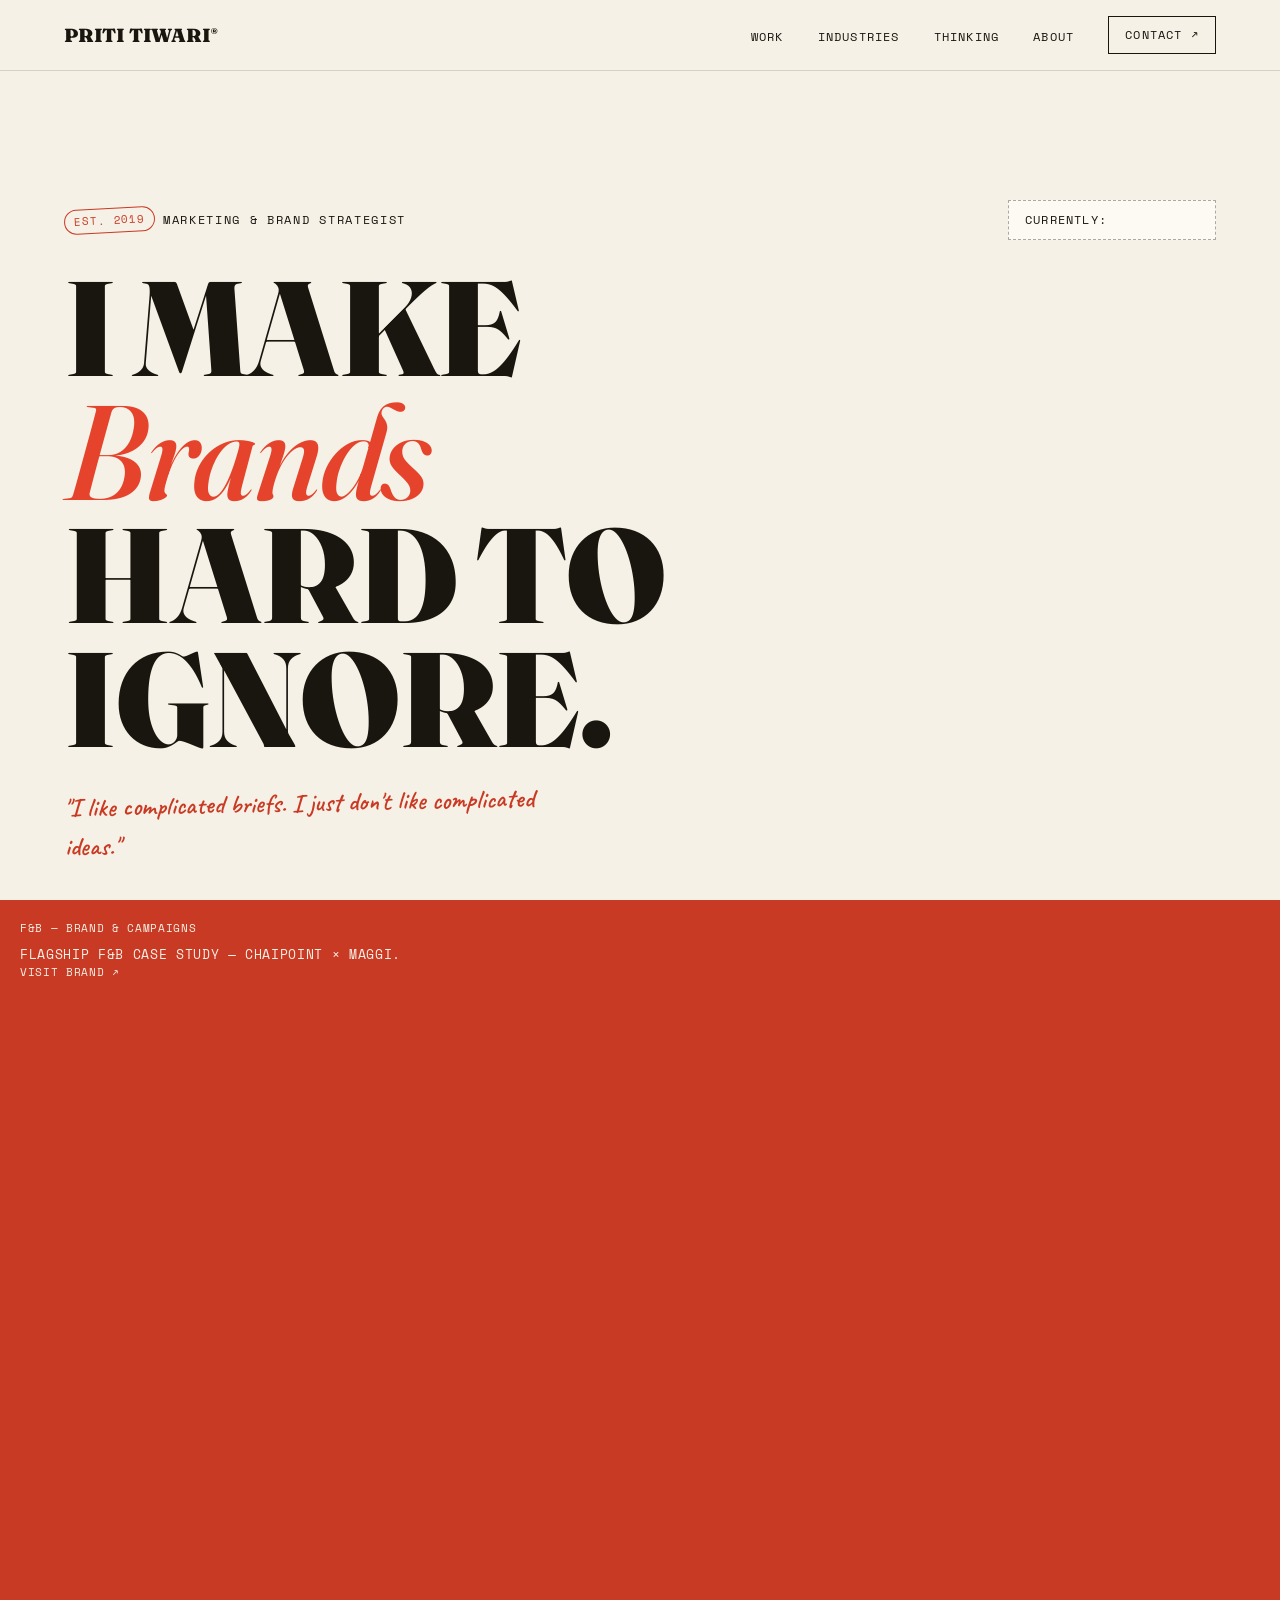
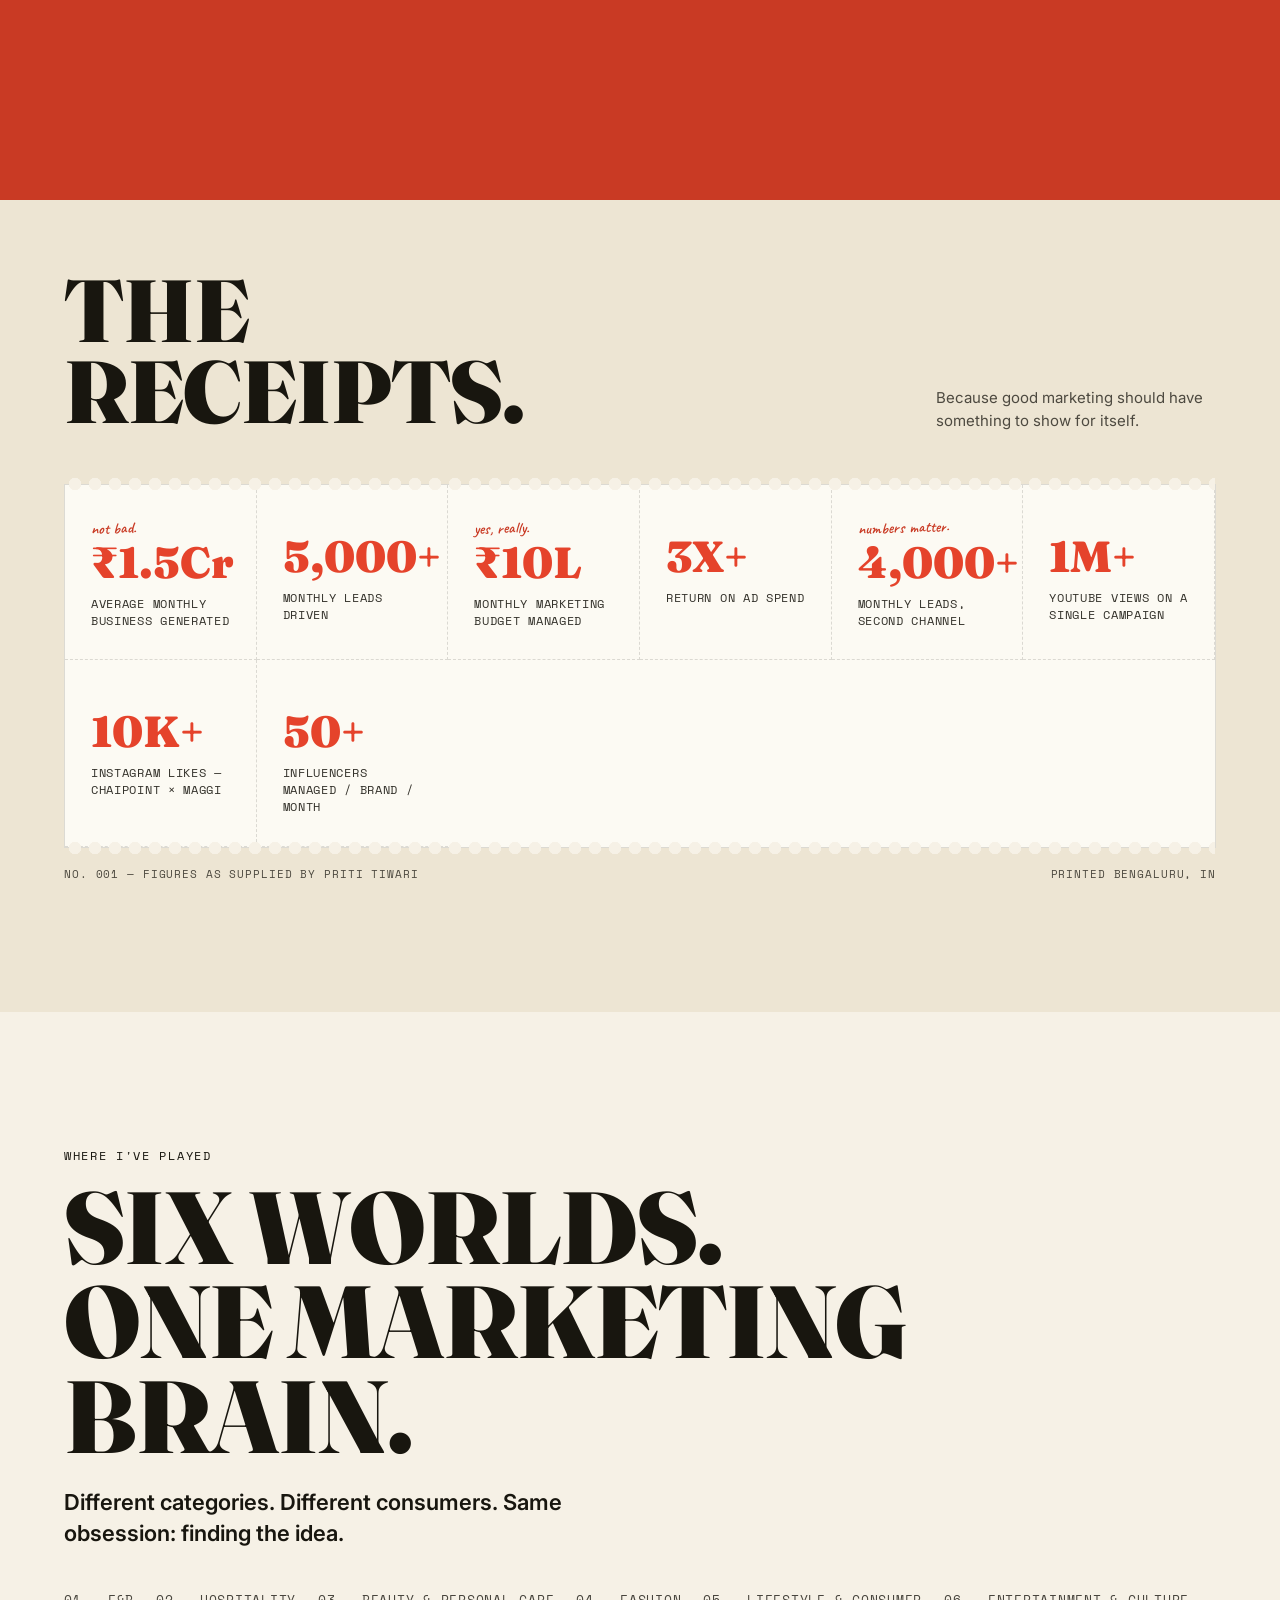
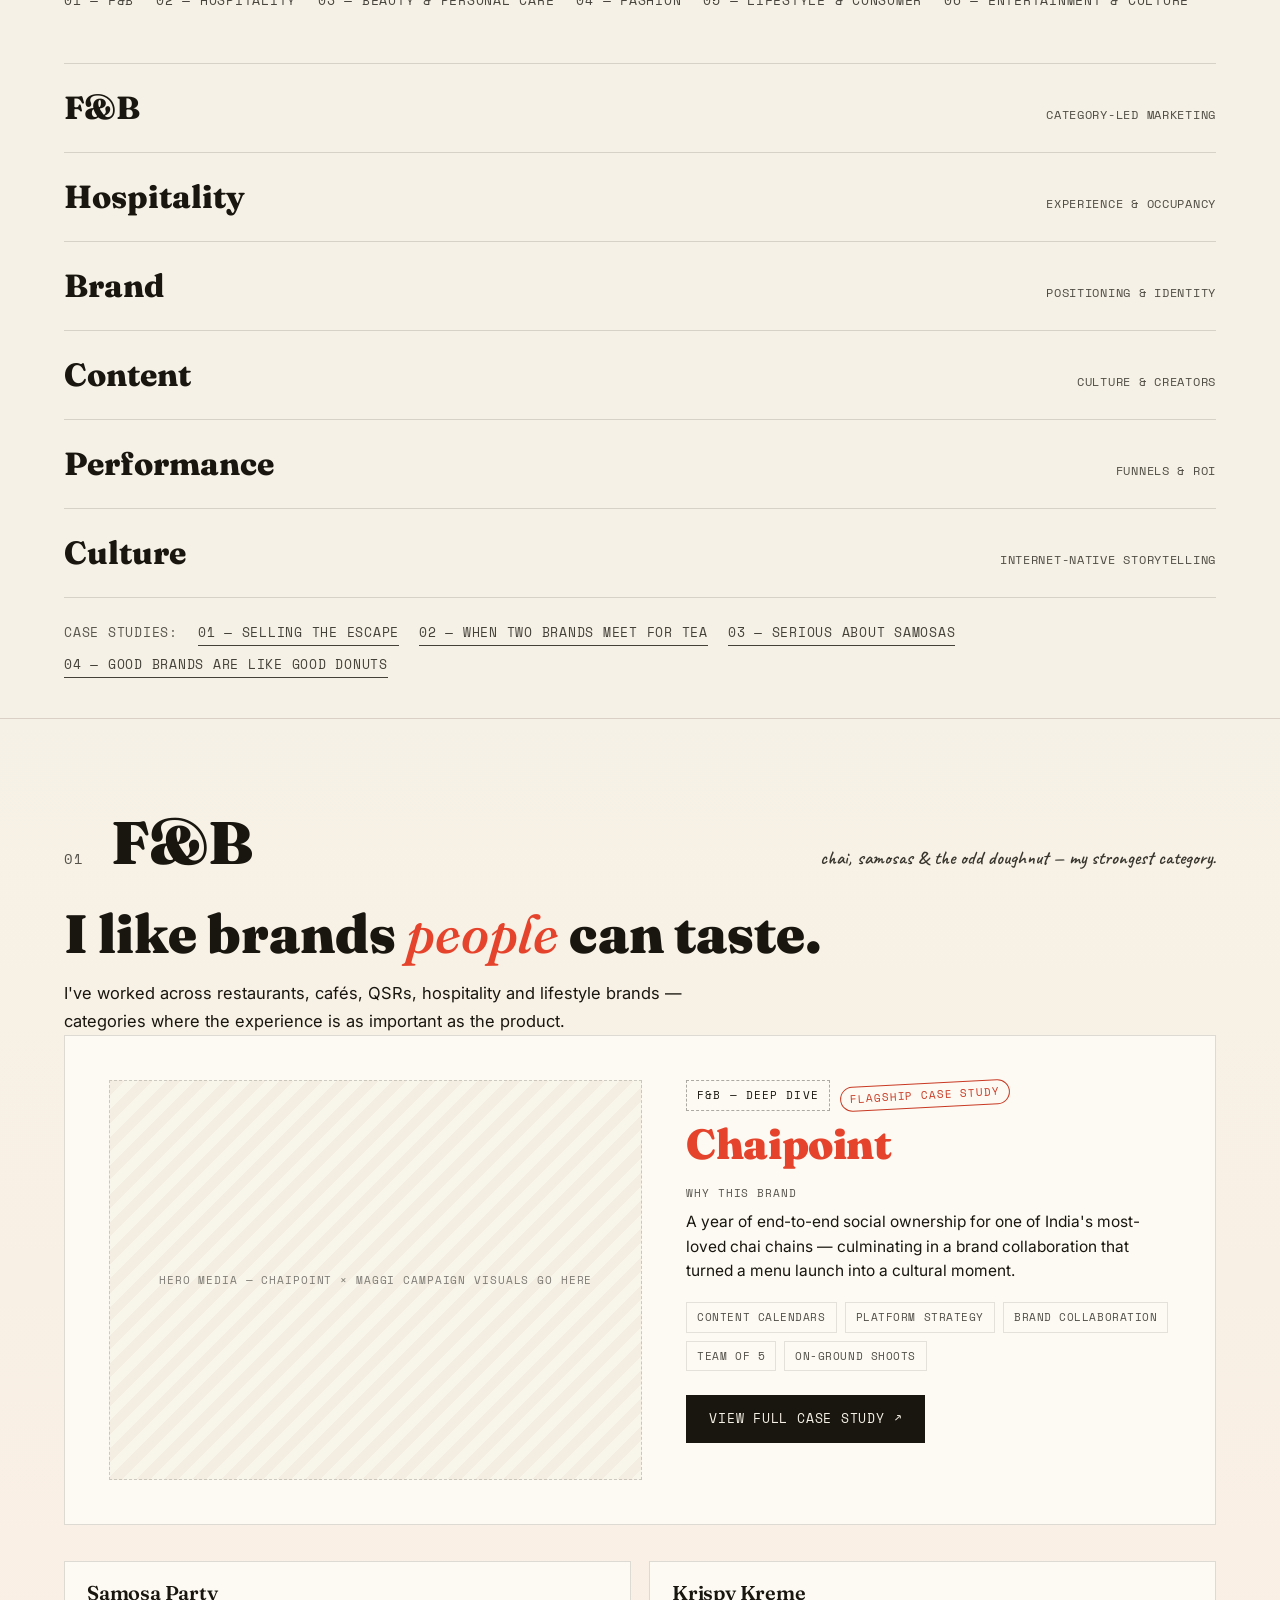
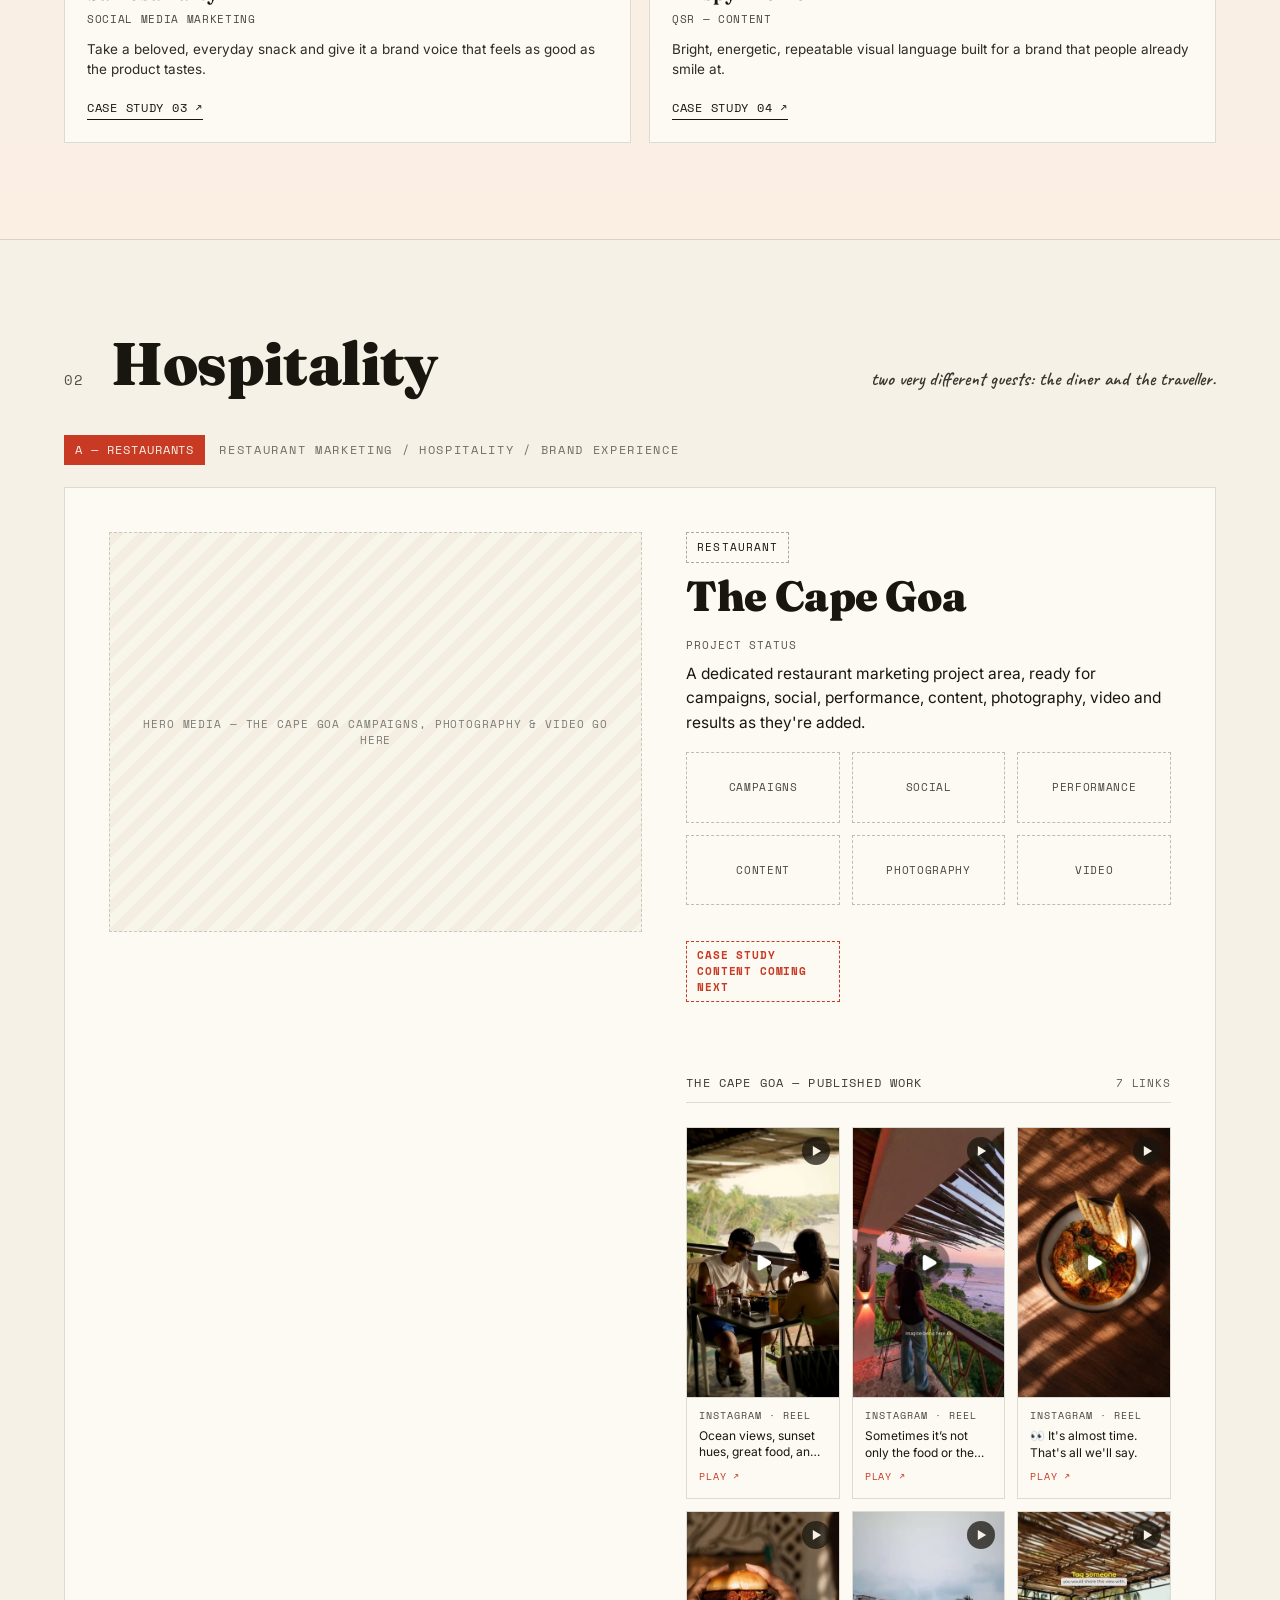
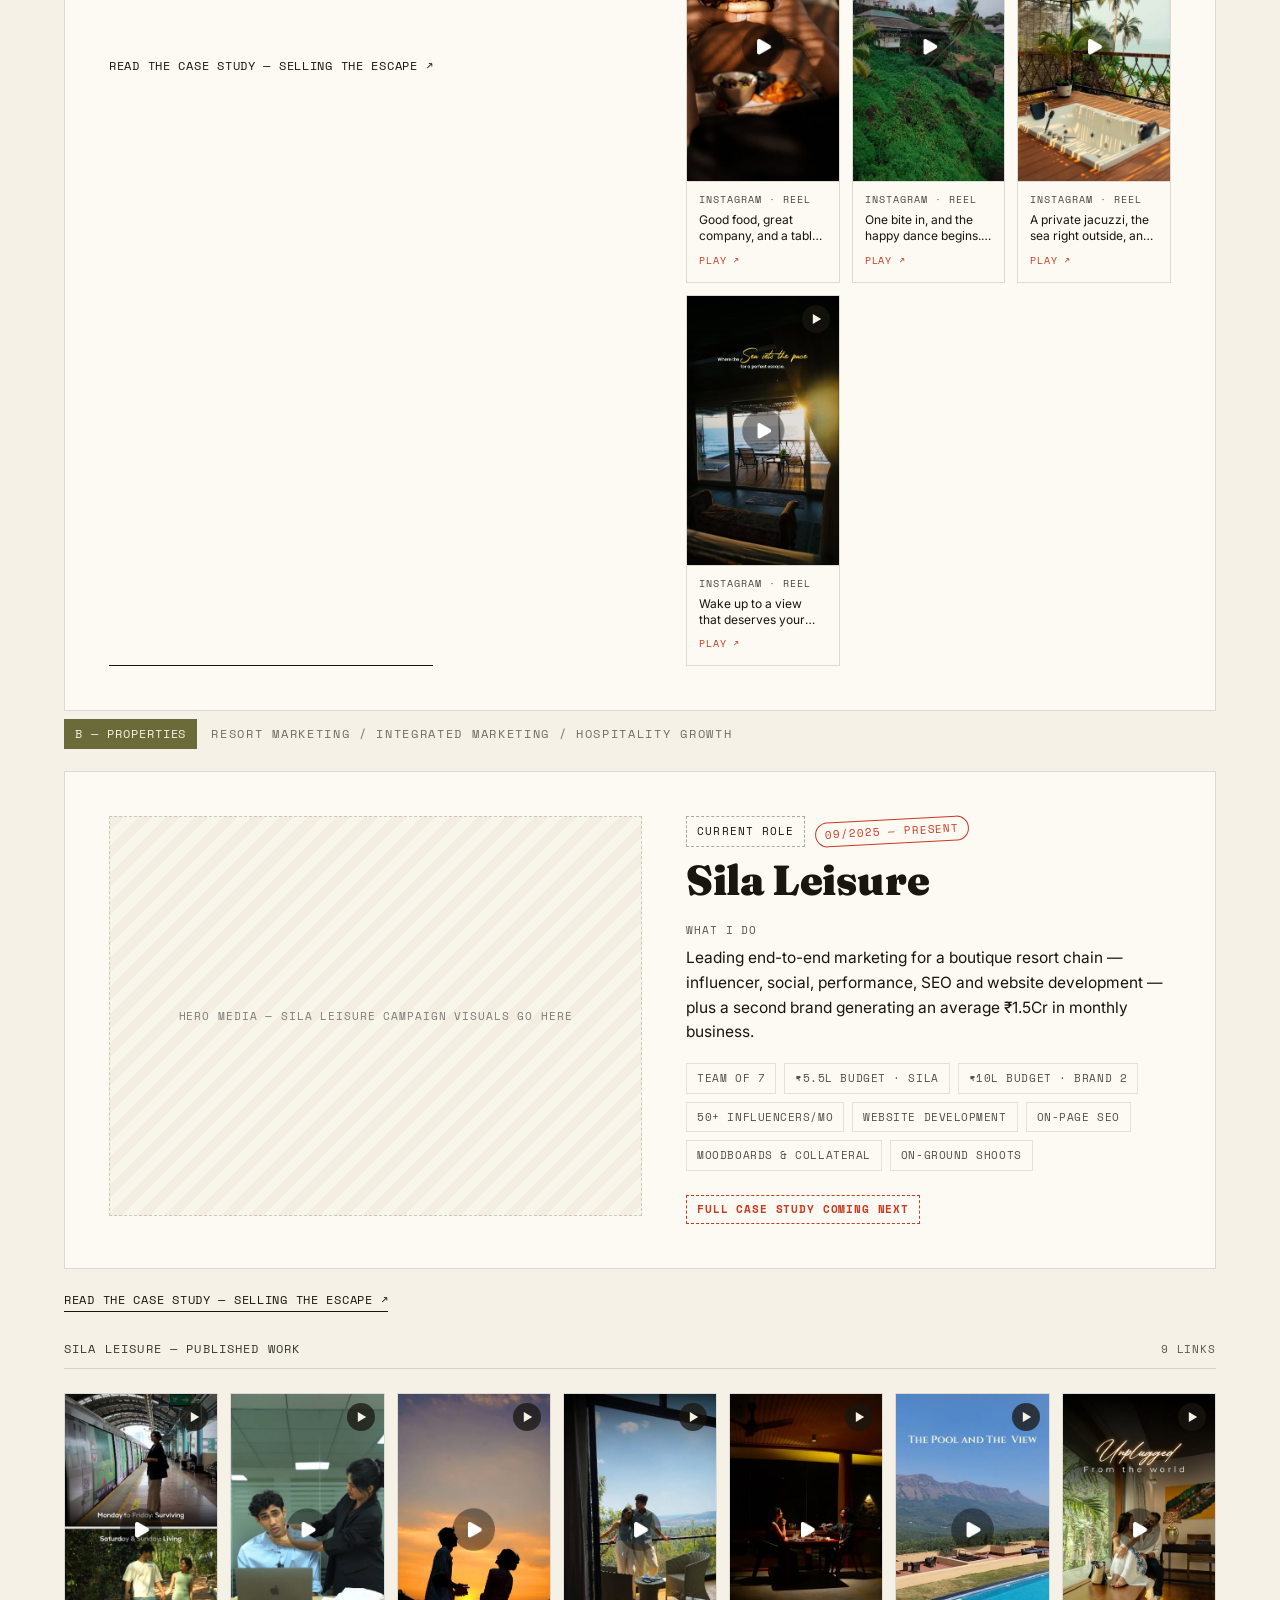
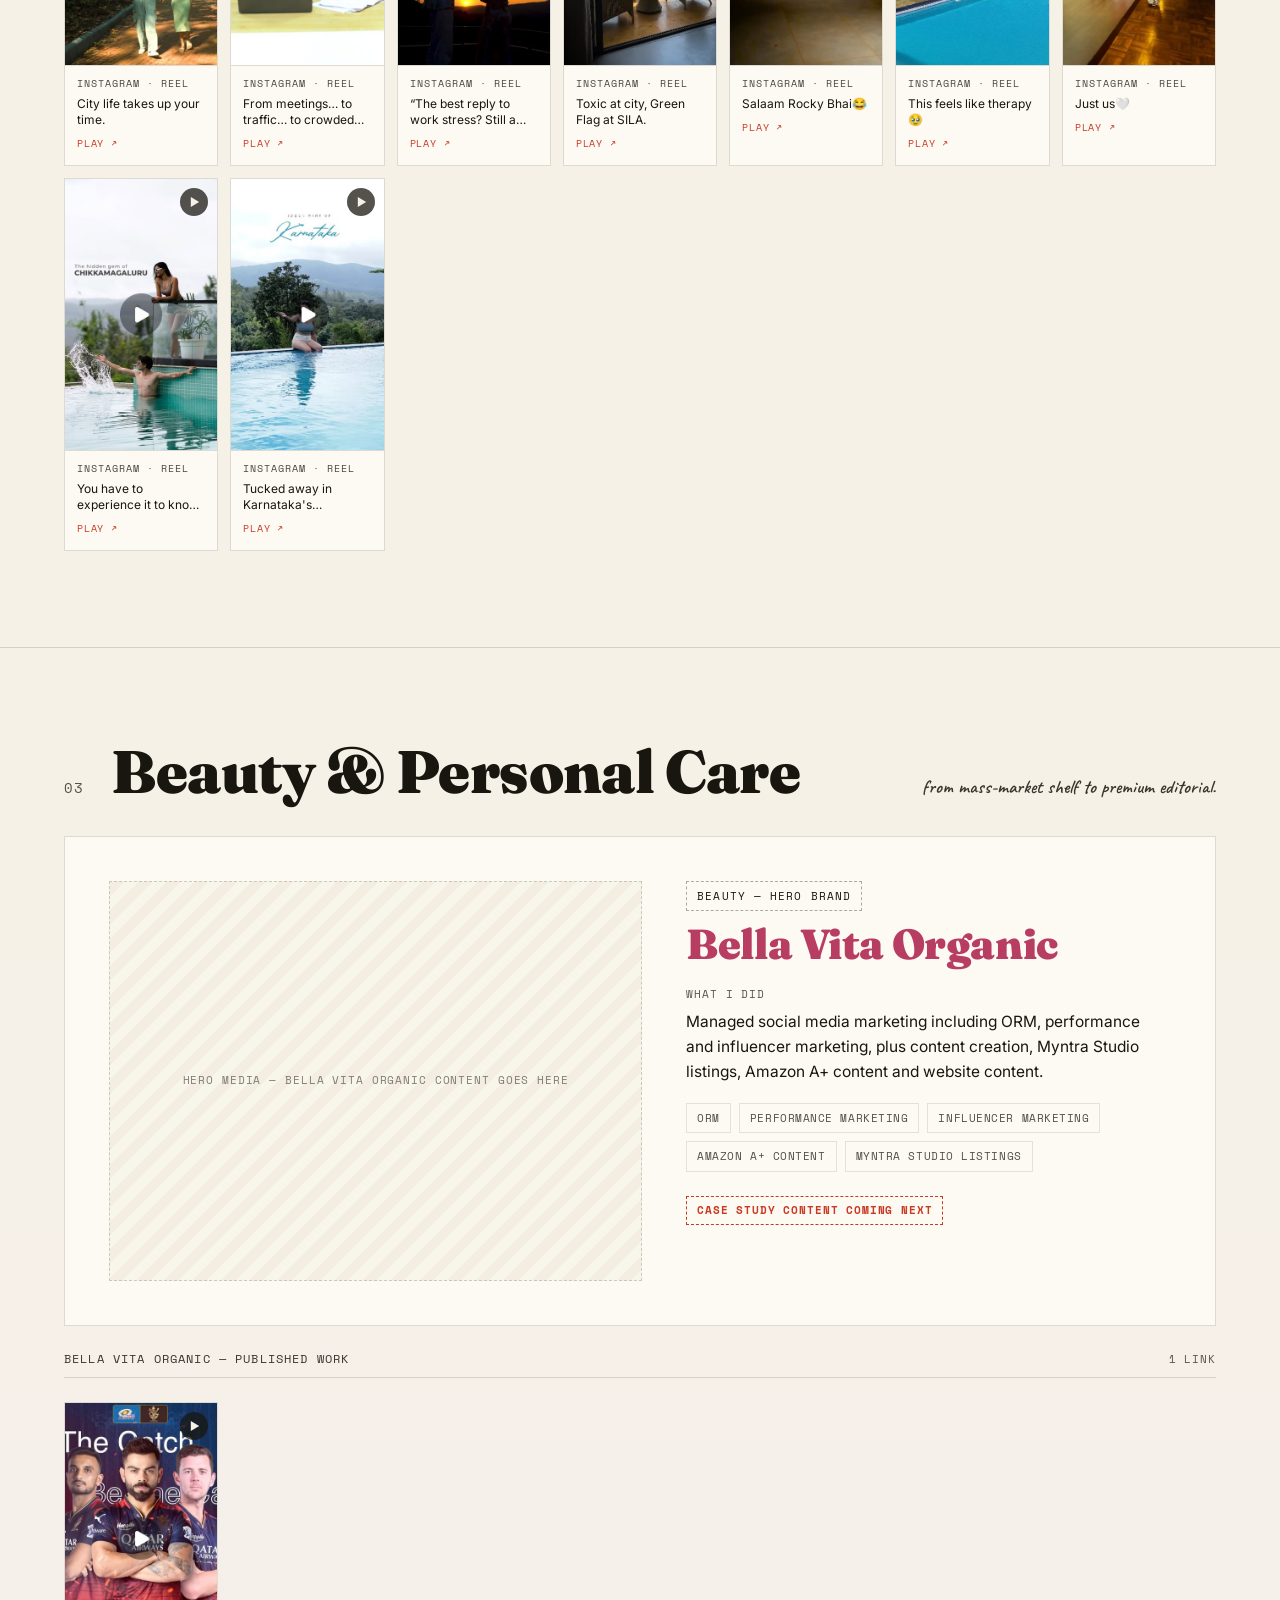
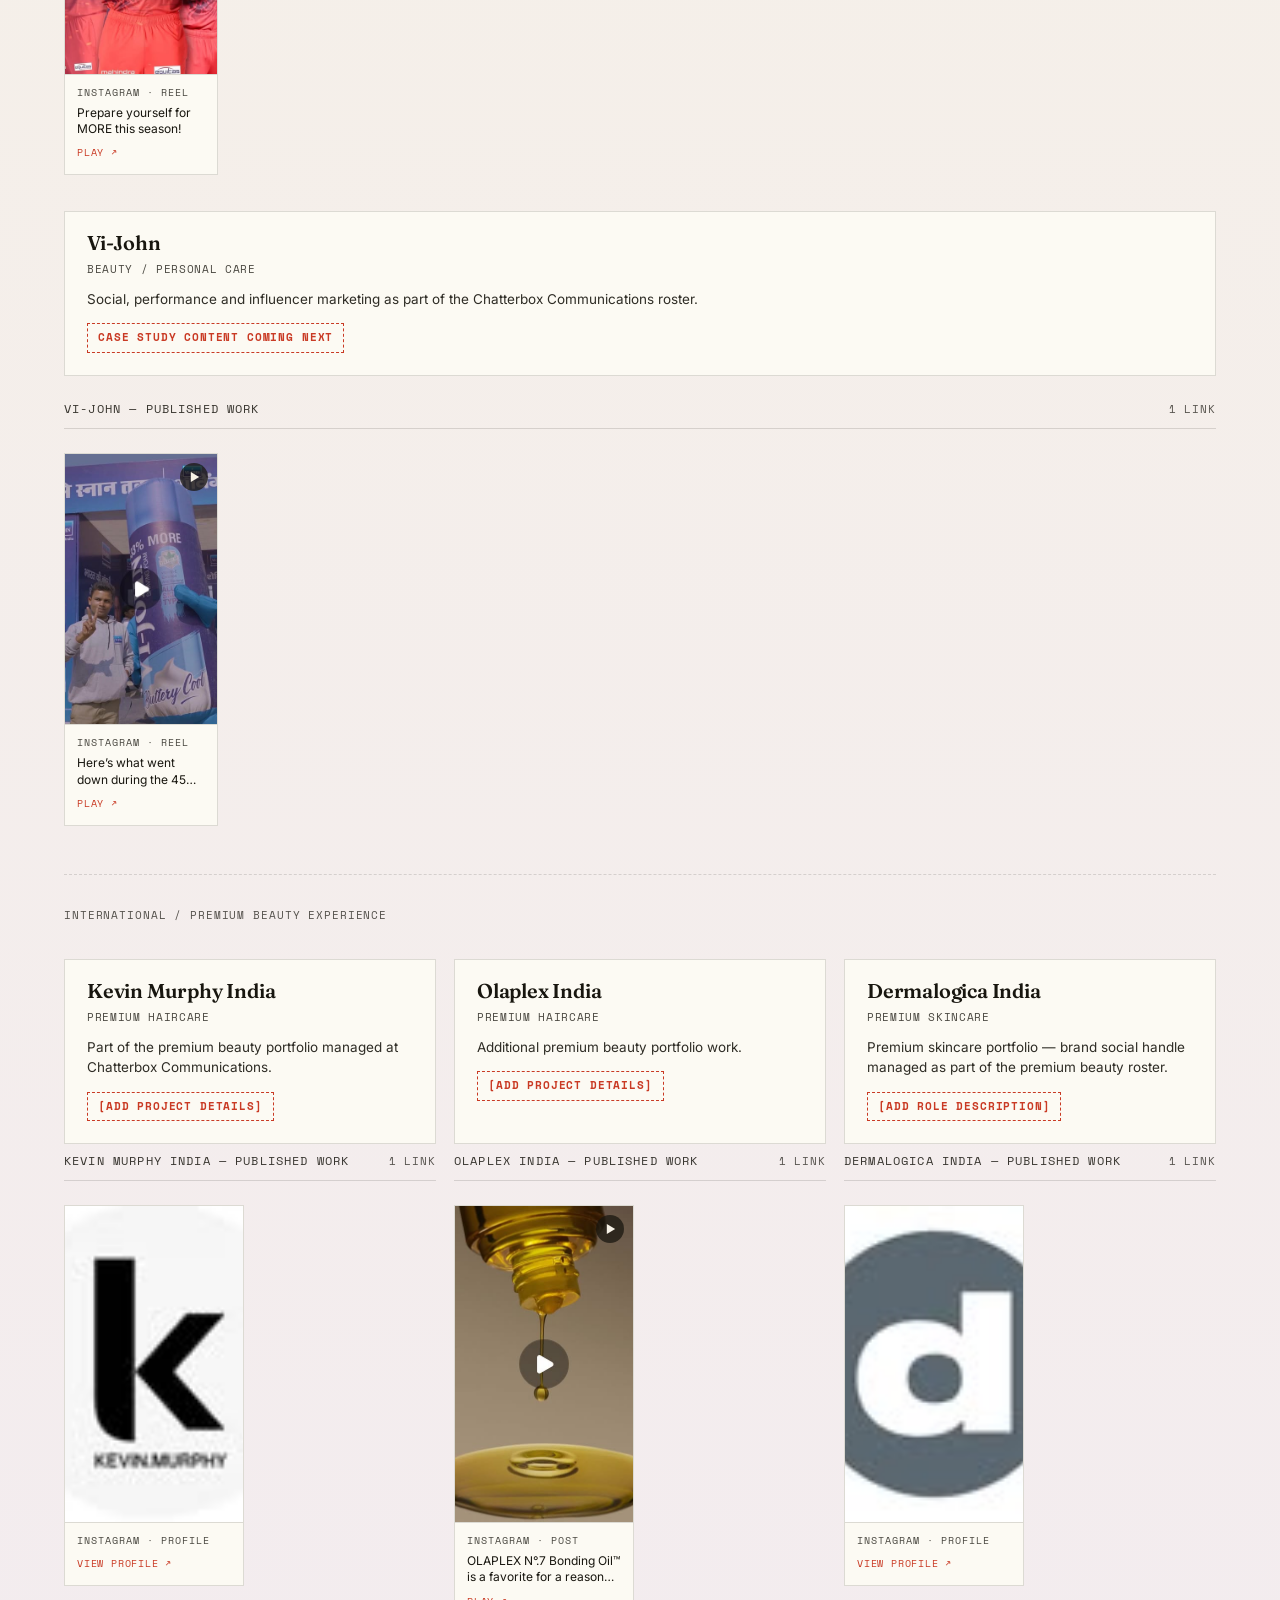
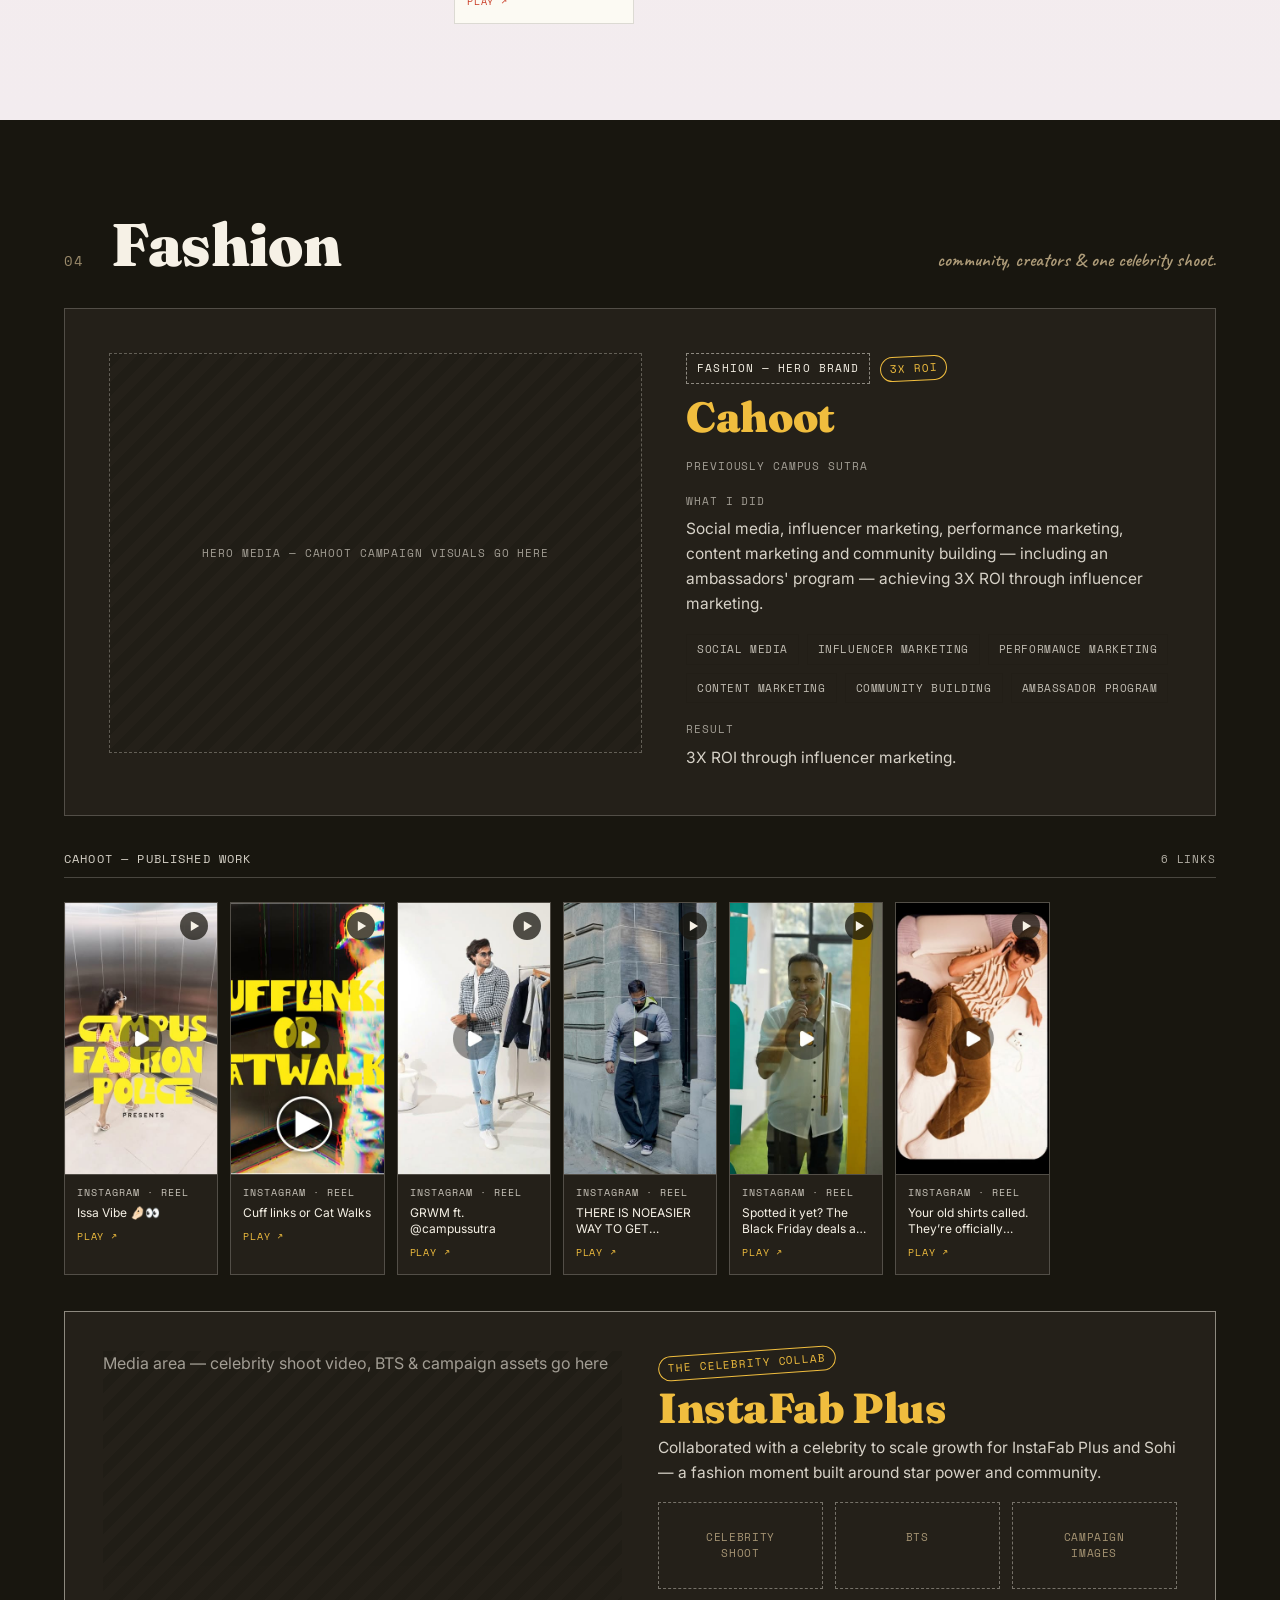
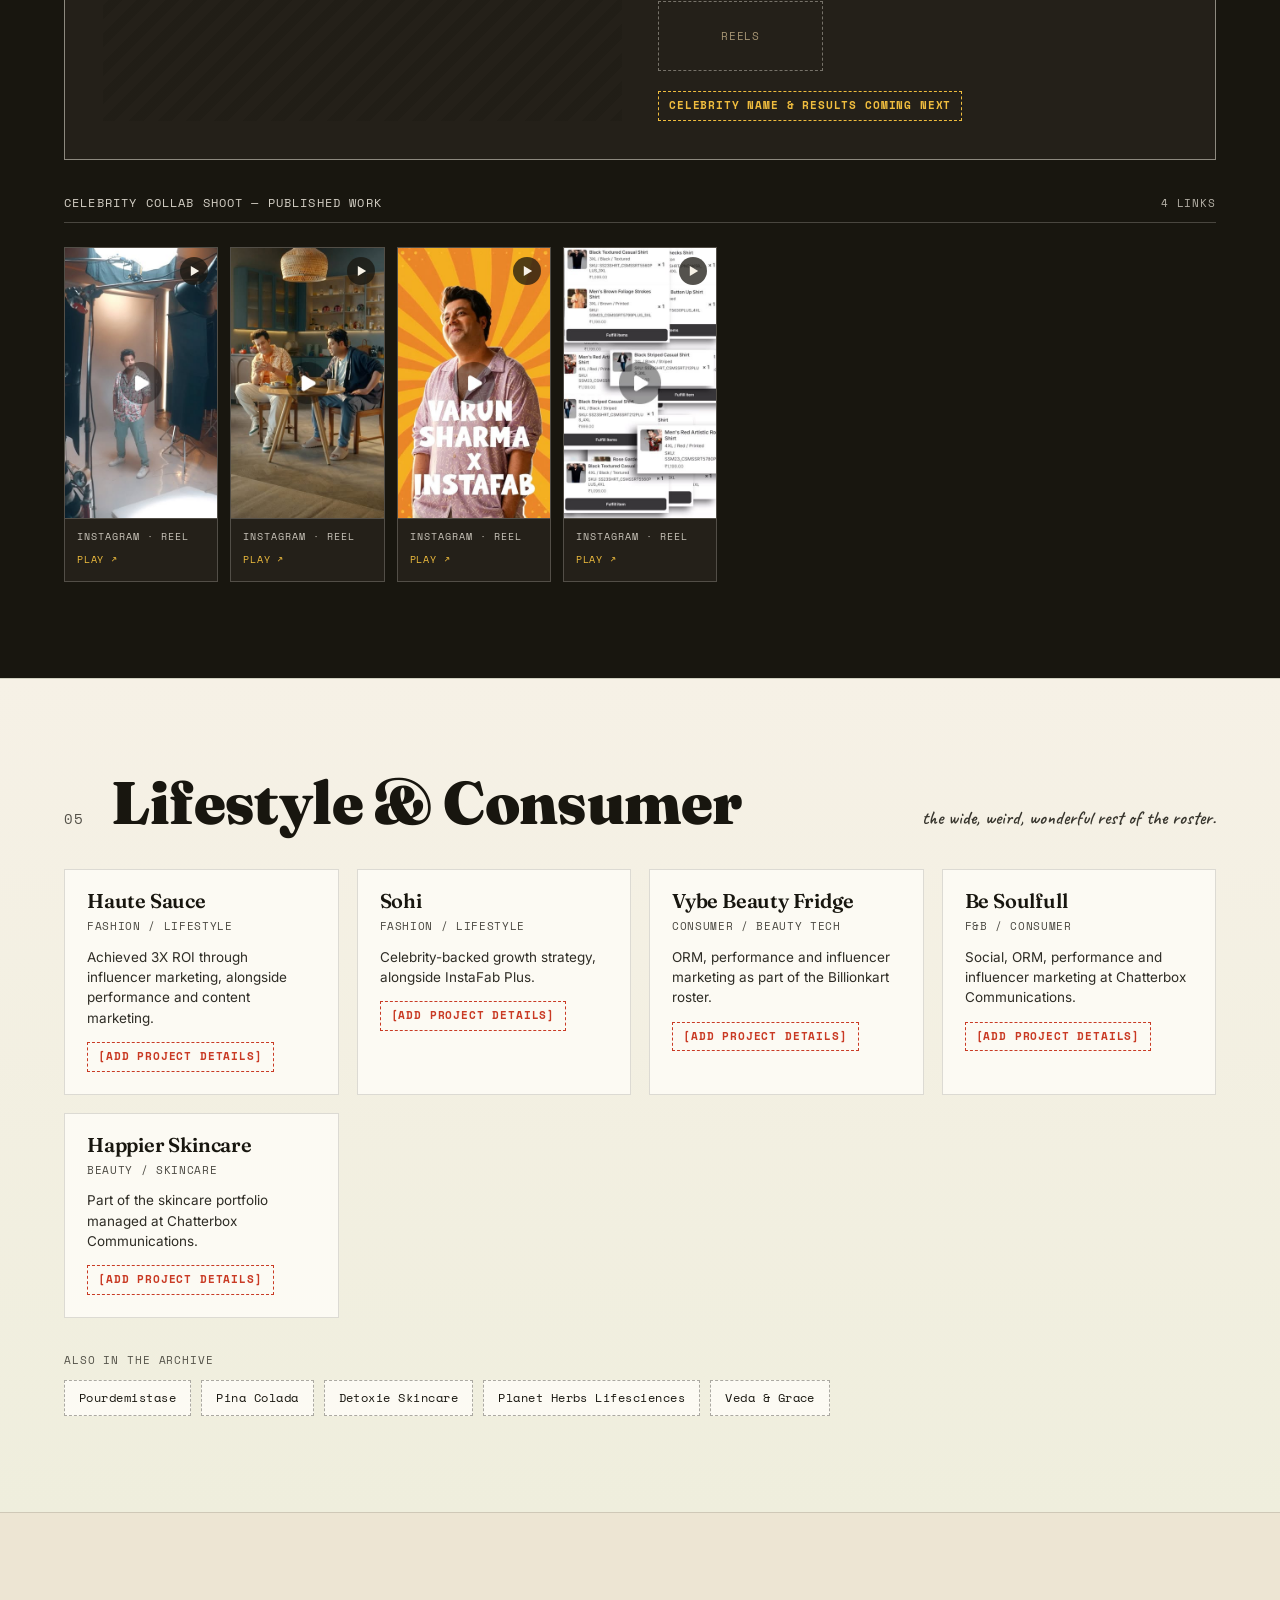
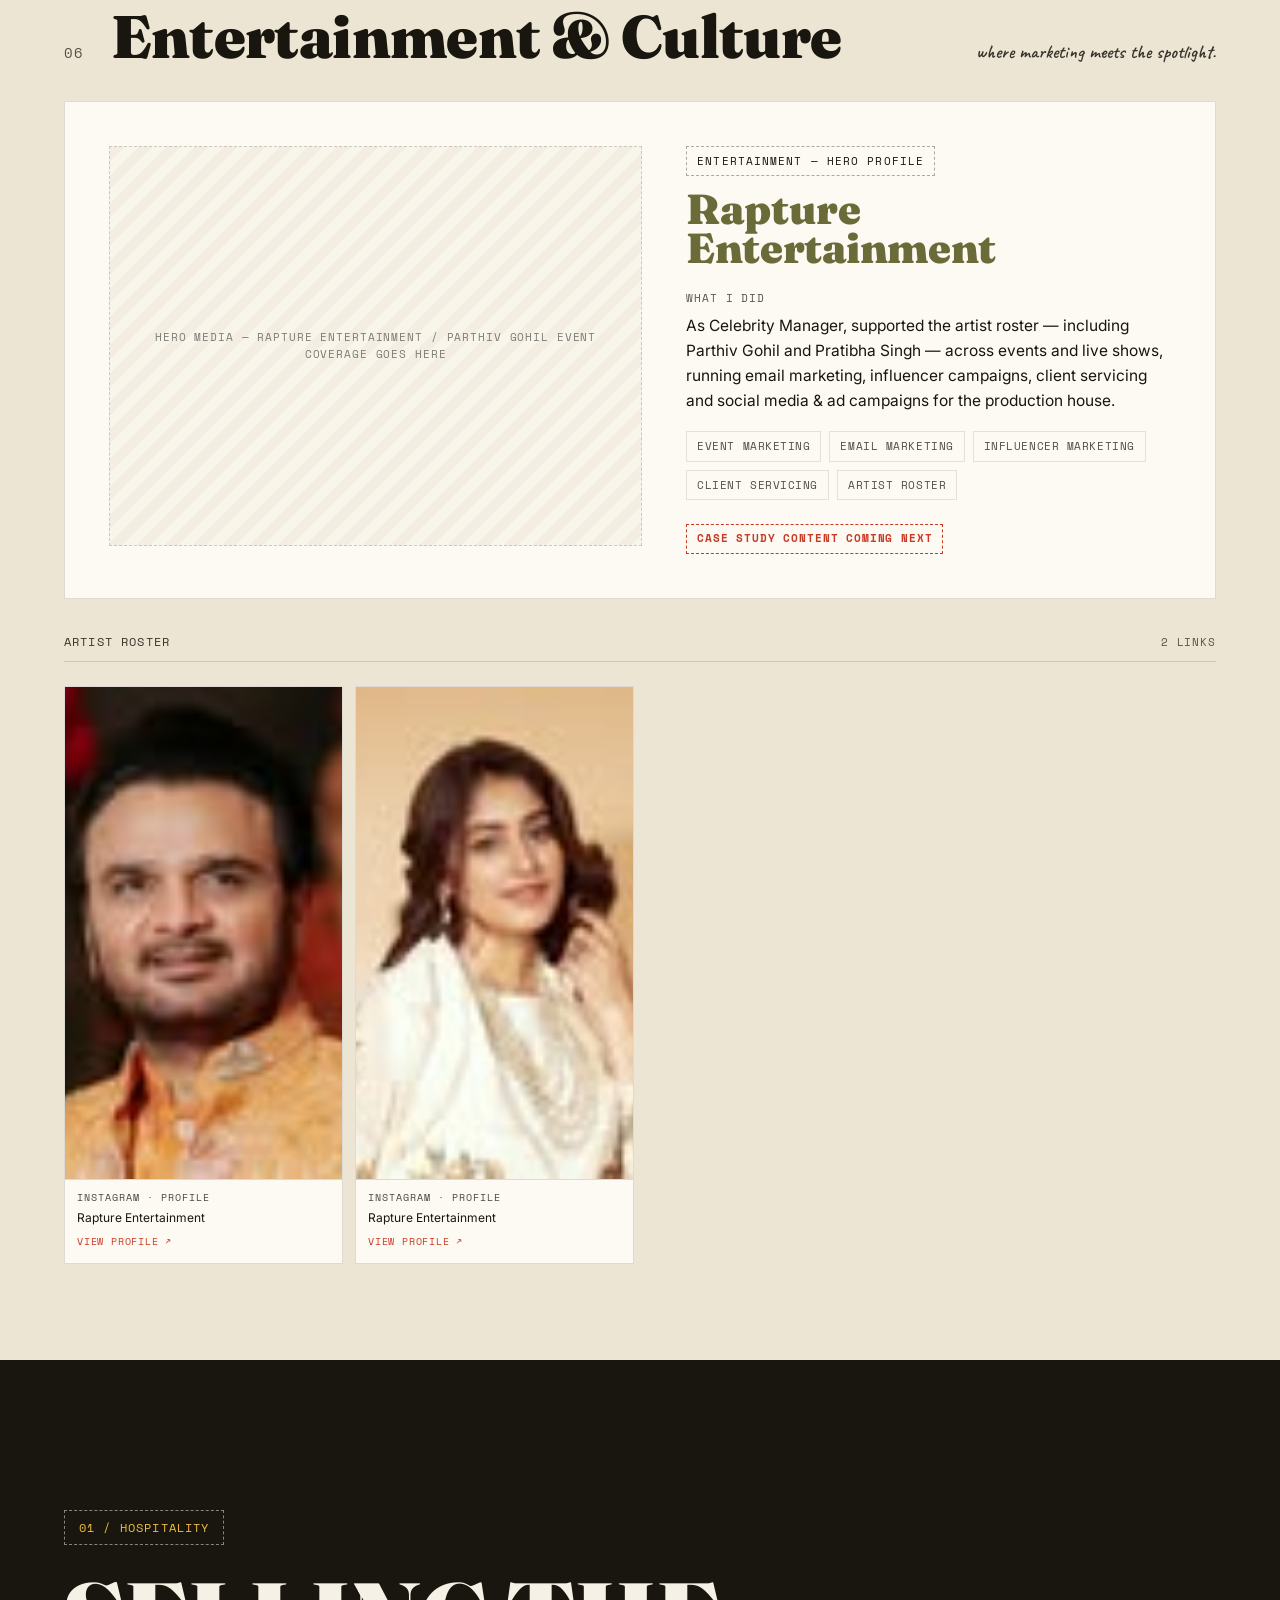
==== commit baf29e9e: "Career Evolution opens the Thinking section again The migrated 'NOT SKILLS. A PROCESS.' flow had bee" ====
--- a/index.html
+++ b/index.html
@@ -1516,7 +1516,25 @@
 <!-- ============================= THINKING / CAREER EVOLUTION ============================= -->
 <section class="thinking" id="thinking">
   <div class="thinking-inner">
-    <div class="thinking-head reveal">
+    
+
+    <div class="thinking-head reveal" style="margin-top:80px;">
+      <span class="eyebrow">Career Evolution</span>
+      <h2 class="display" style="margin-top:14px;">FROM POSTING<br>TO STRATEGY.</h2>
+    </div>
+    <div class="timeline reveal">
+      <div class="tl-row"><span class="tl-year">2019</span><span class="tl-name display">Social</span></div>
+      <div class="tl-row"><span class="tl-year">2022</span><span class="tl-name display">Content</span></div>
+      <div class="tl-row"><span class="tl-year">2023</span><span class="tl-name display">Brands</span></div>
+      <div class="tl-row"><span class="tl-year">2024</span><span class="tl-name display">F&amp;B</span></div>
+      <div class="tl-row"><span class="tl-year">2025</span><span class="tl-name display">Hospitality</span></div>
+      <div class="tl-row now"><span class="tl-year">Now</span><span class="tl-name display">Marketing Lead</span></div>
+    </div>
+    <div class="thinking-close reveal">
+      <p class="display">FROM MAKING CONTENT<br><span class="to">TO BUILDING THE SYSTEM</span><br>BEHIND IT.</p>
+    </div>
+
+      <div class="thinking-head reveal">
       <span class="eyebrow">How My Brain Works</span>
       <h2 class="display" style="margin-top:14px;">NOT "SKILLS."<br>A PROCESS.</h2>
     </div>
@@ -1531,21 +1549,6 @@
       <div class="flow-step"><span class="flow-n">07</span><span class="fs-word">Make it better</span> <span class="fs-note">on repeat.</span></div>
     </div>
 
-    <div class="thinking-head reveal" style="margin-top:80px;">
-      <span class="eyebrow">Career Evolution</span>
-      <h2 class="display" style="margin-top:14px;">FROM POSTING<br>TO STRATEGY.</h2>
-    </div>
-    <div class="timeline reveal">
-      <div class="tl-row"><span class="tl-year">2019</span><span class="tl-name display">Social</span></div>
-      <div class="tl-row"><span class="tl-year">2022</span><span class="tl-name display">Content</span></div>
-      <div class="tl-row"><span class="tl-year">2023</span><span class="tl-name display">Brands</span></div>
-      <div class="tl-row"><span class="tl-year">2024</span><span class="tl-name display">F&amp;B</span></div>
-      <div class="tl-row"><span class="tl-year">2025</span><span class="tl-name display">Hospitality</span></div>
-      <div class="tl-row now"><span class="tl-year">Now</span><span class="tl-name display">Marketing Lead</span></div>
-    </div>
-    <div class="thinking-close reveal">
-      <p class="display">FROM MAKING CONTENT<br><span class="to">TO BUILDING THE SYSTEM</span><br>BEHIND IT.</p>
-    </div>
   </div>
 </section>
 
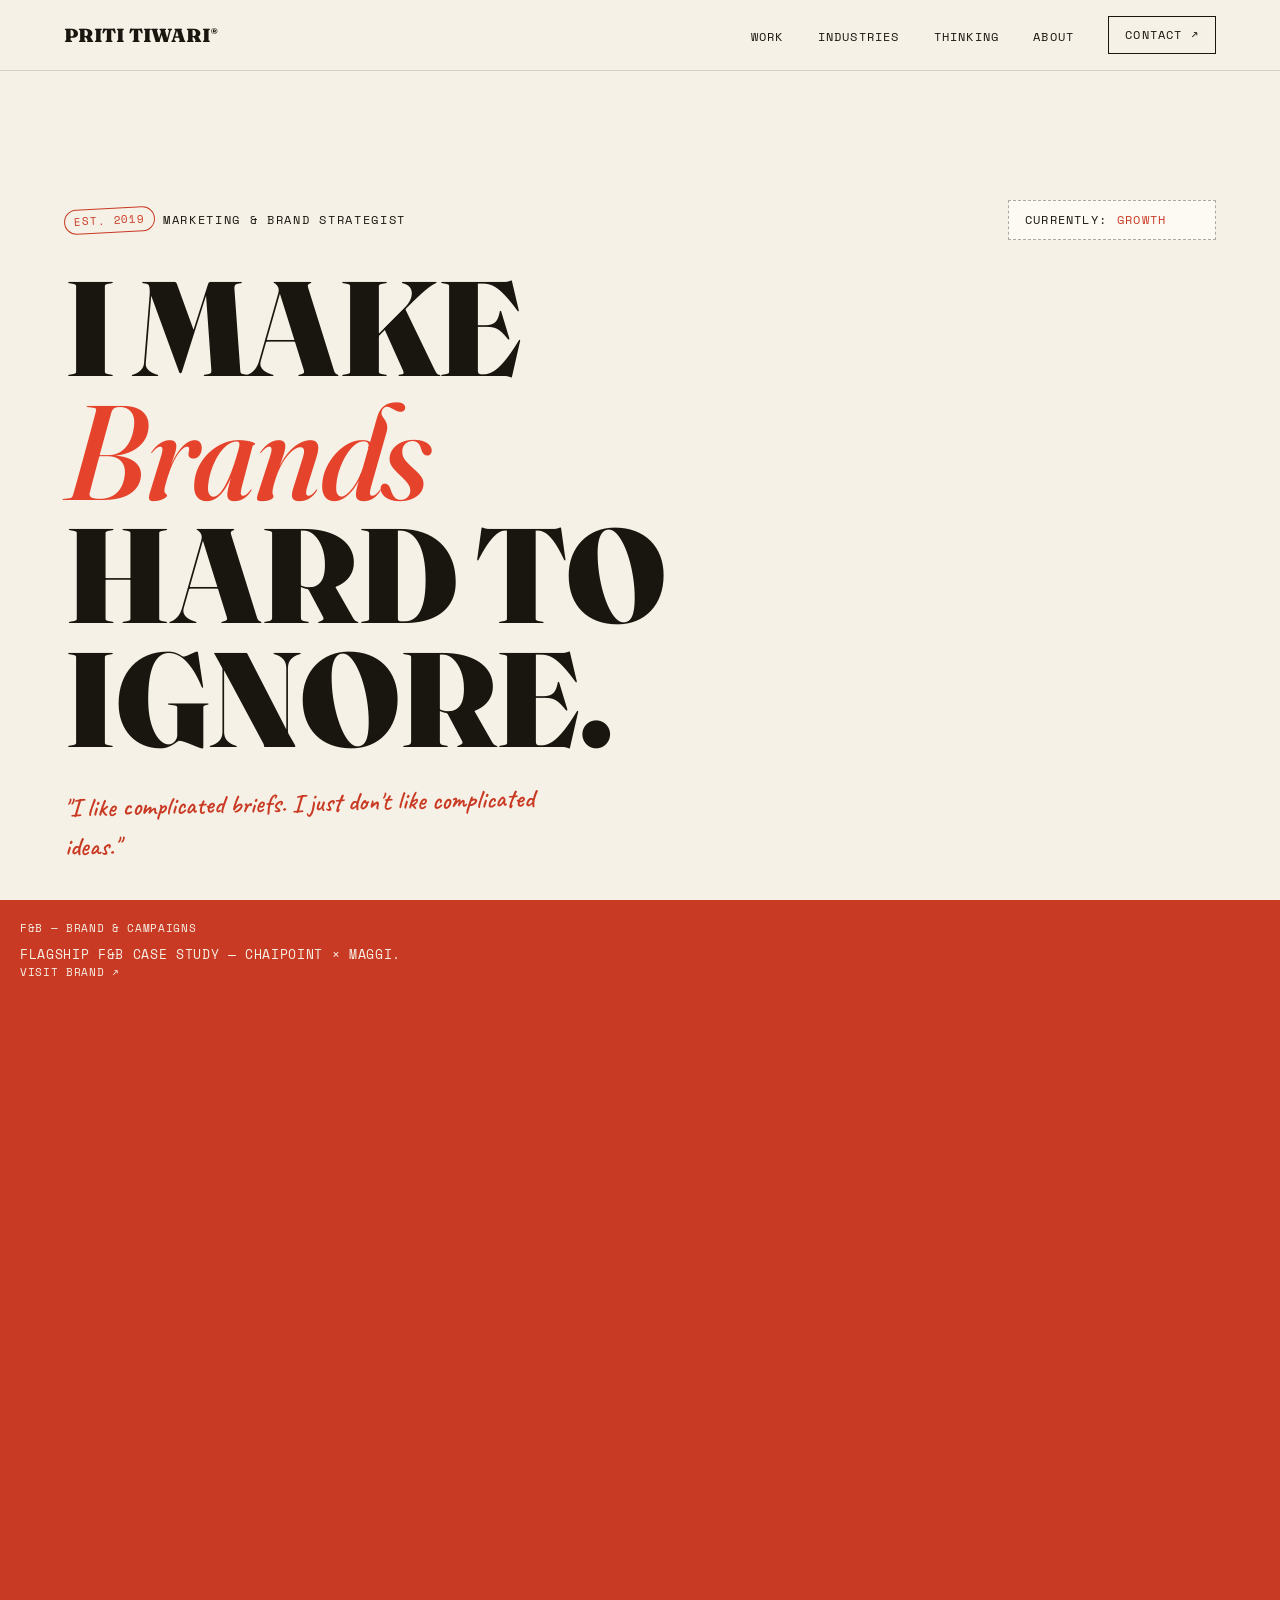
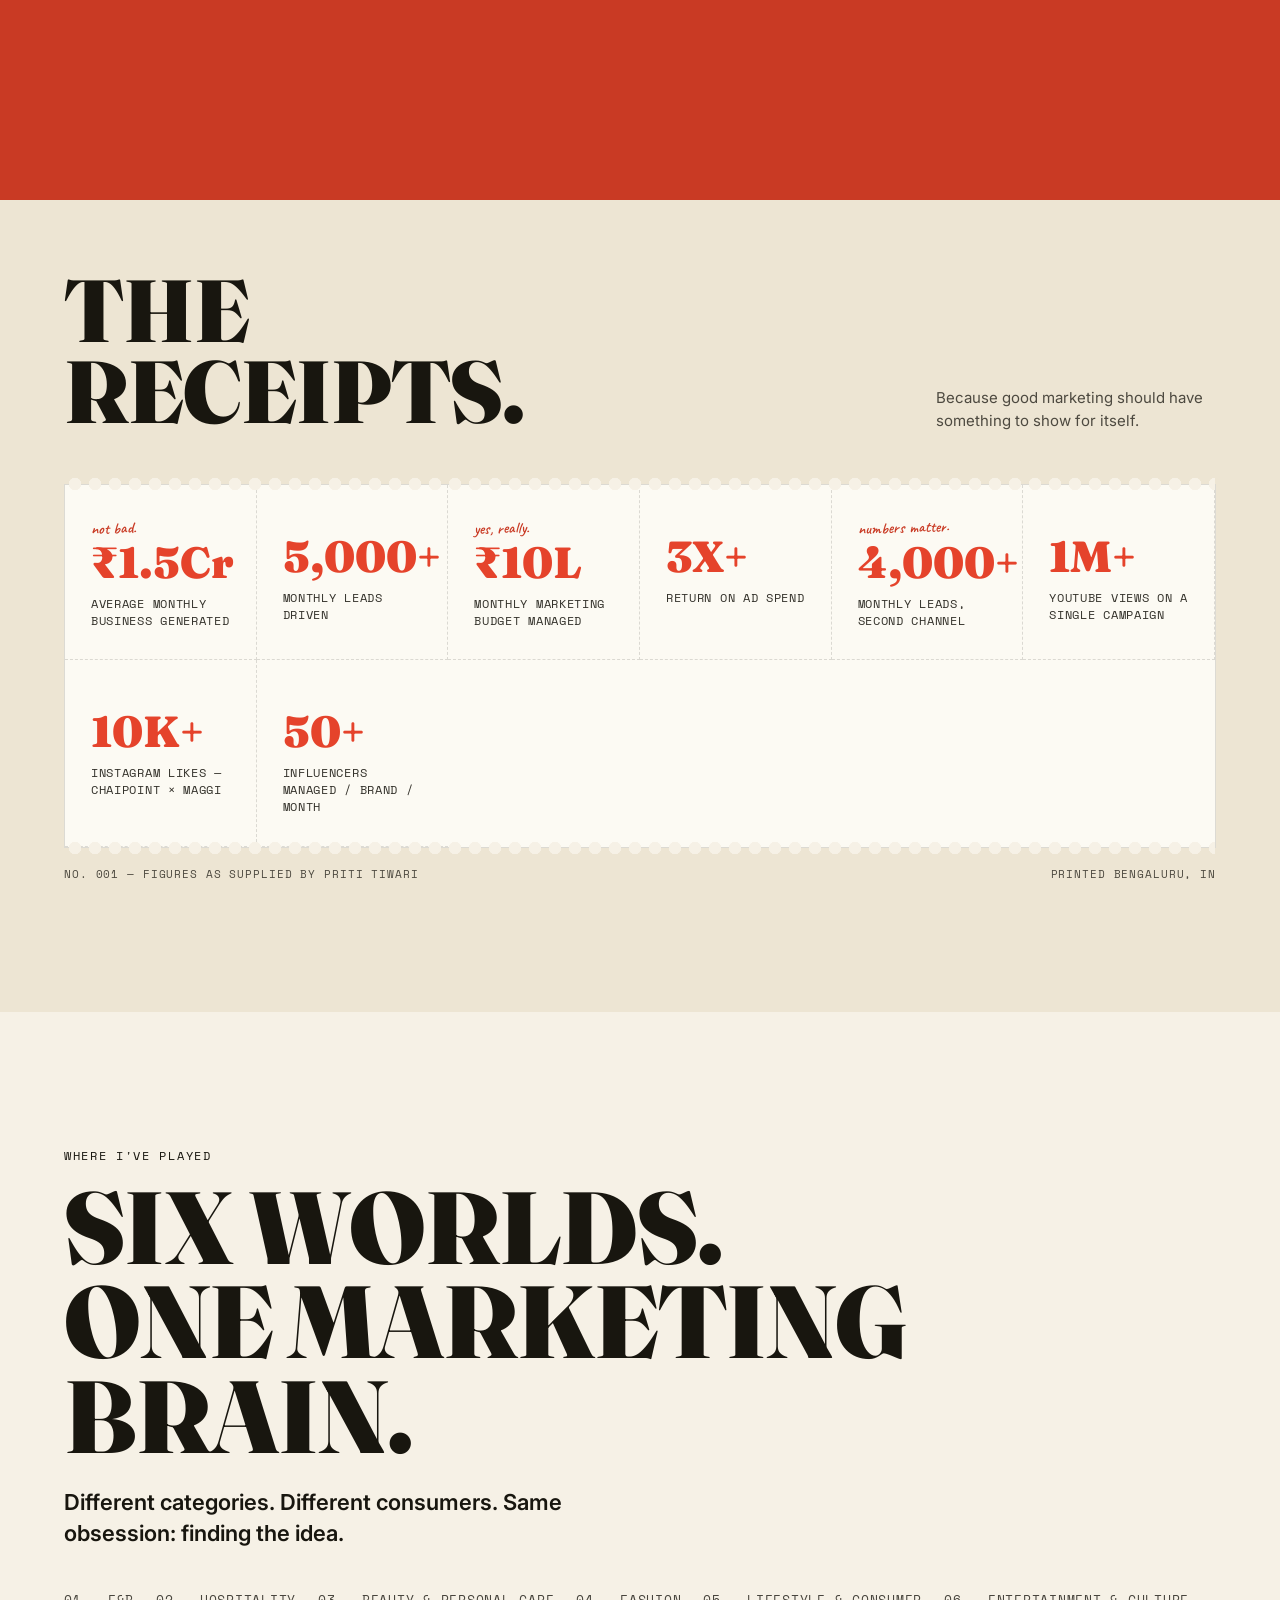
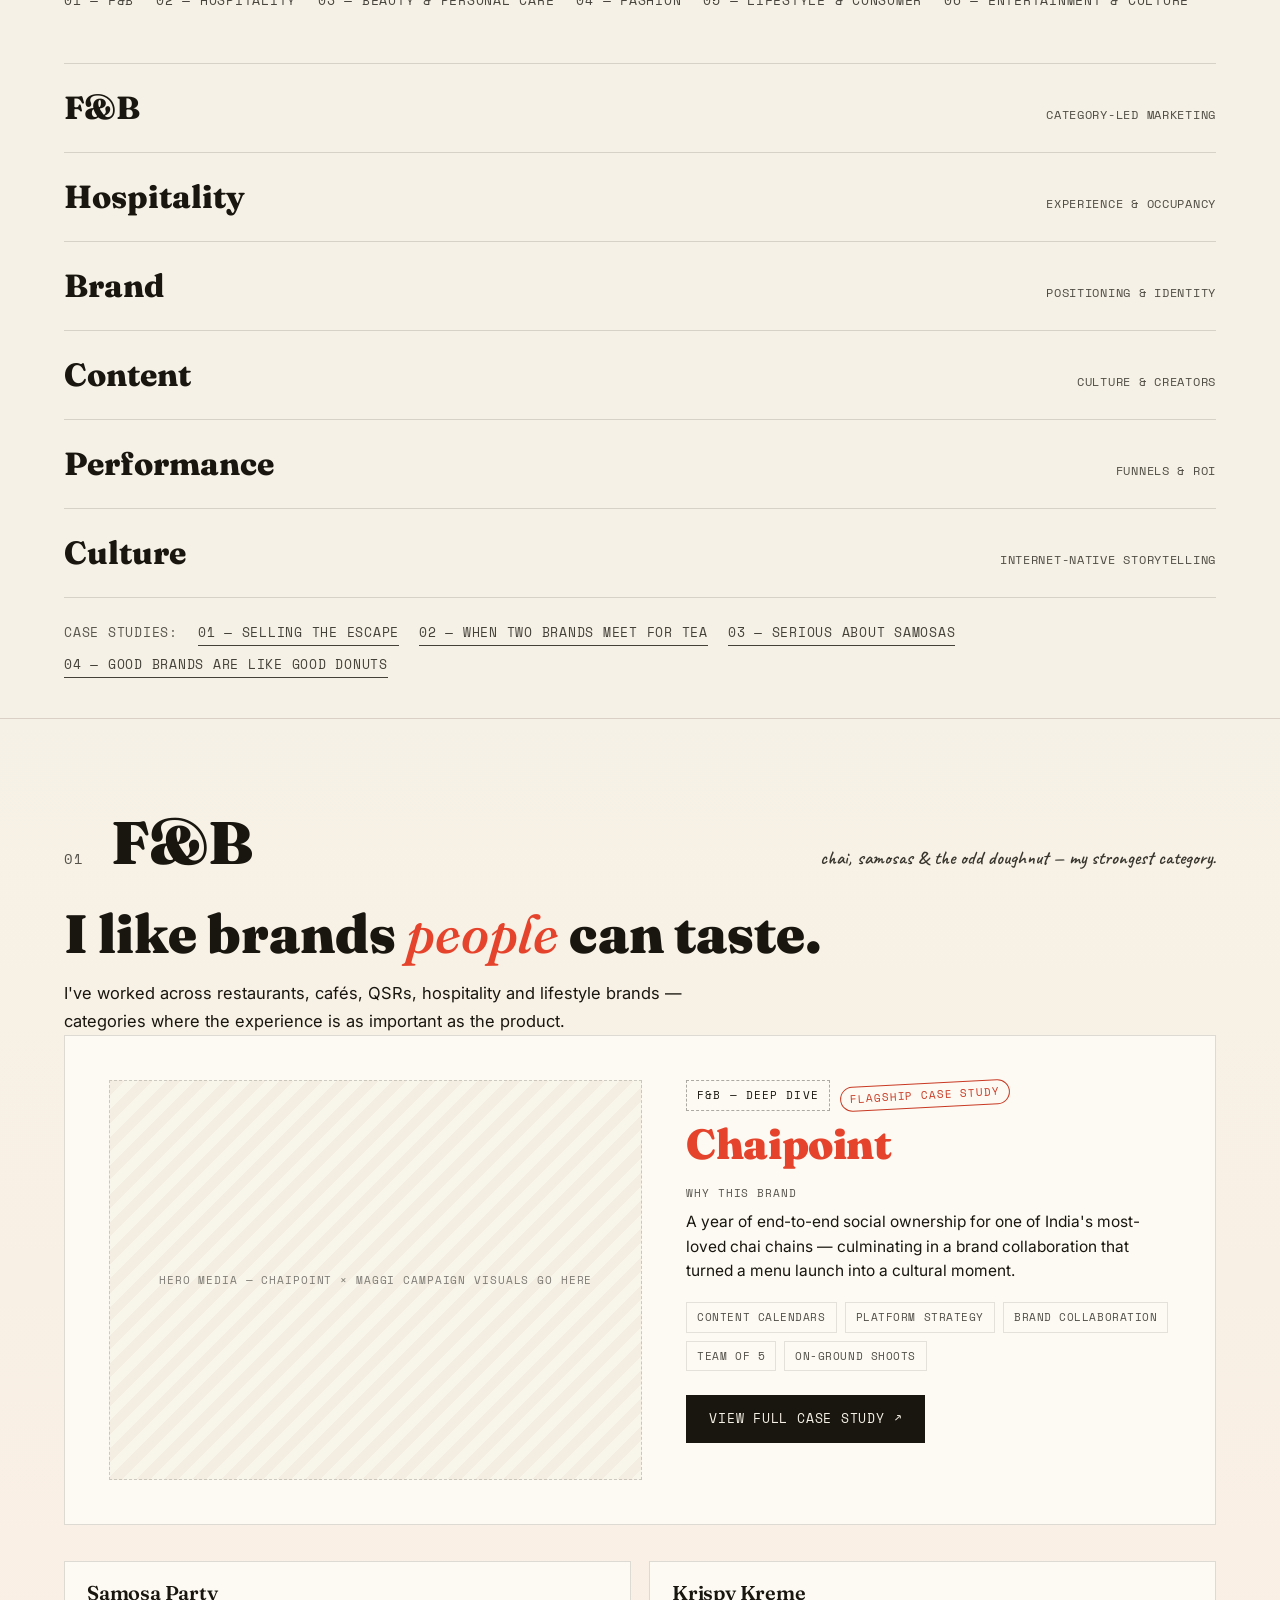
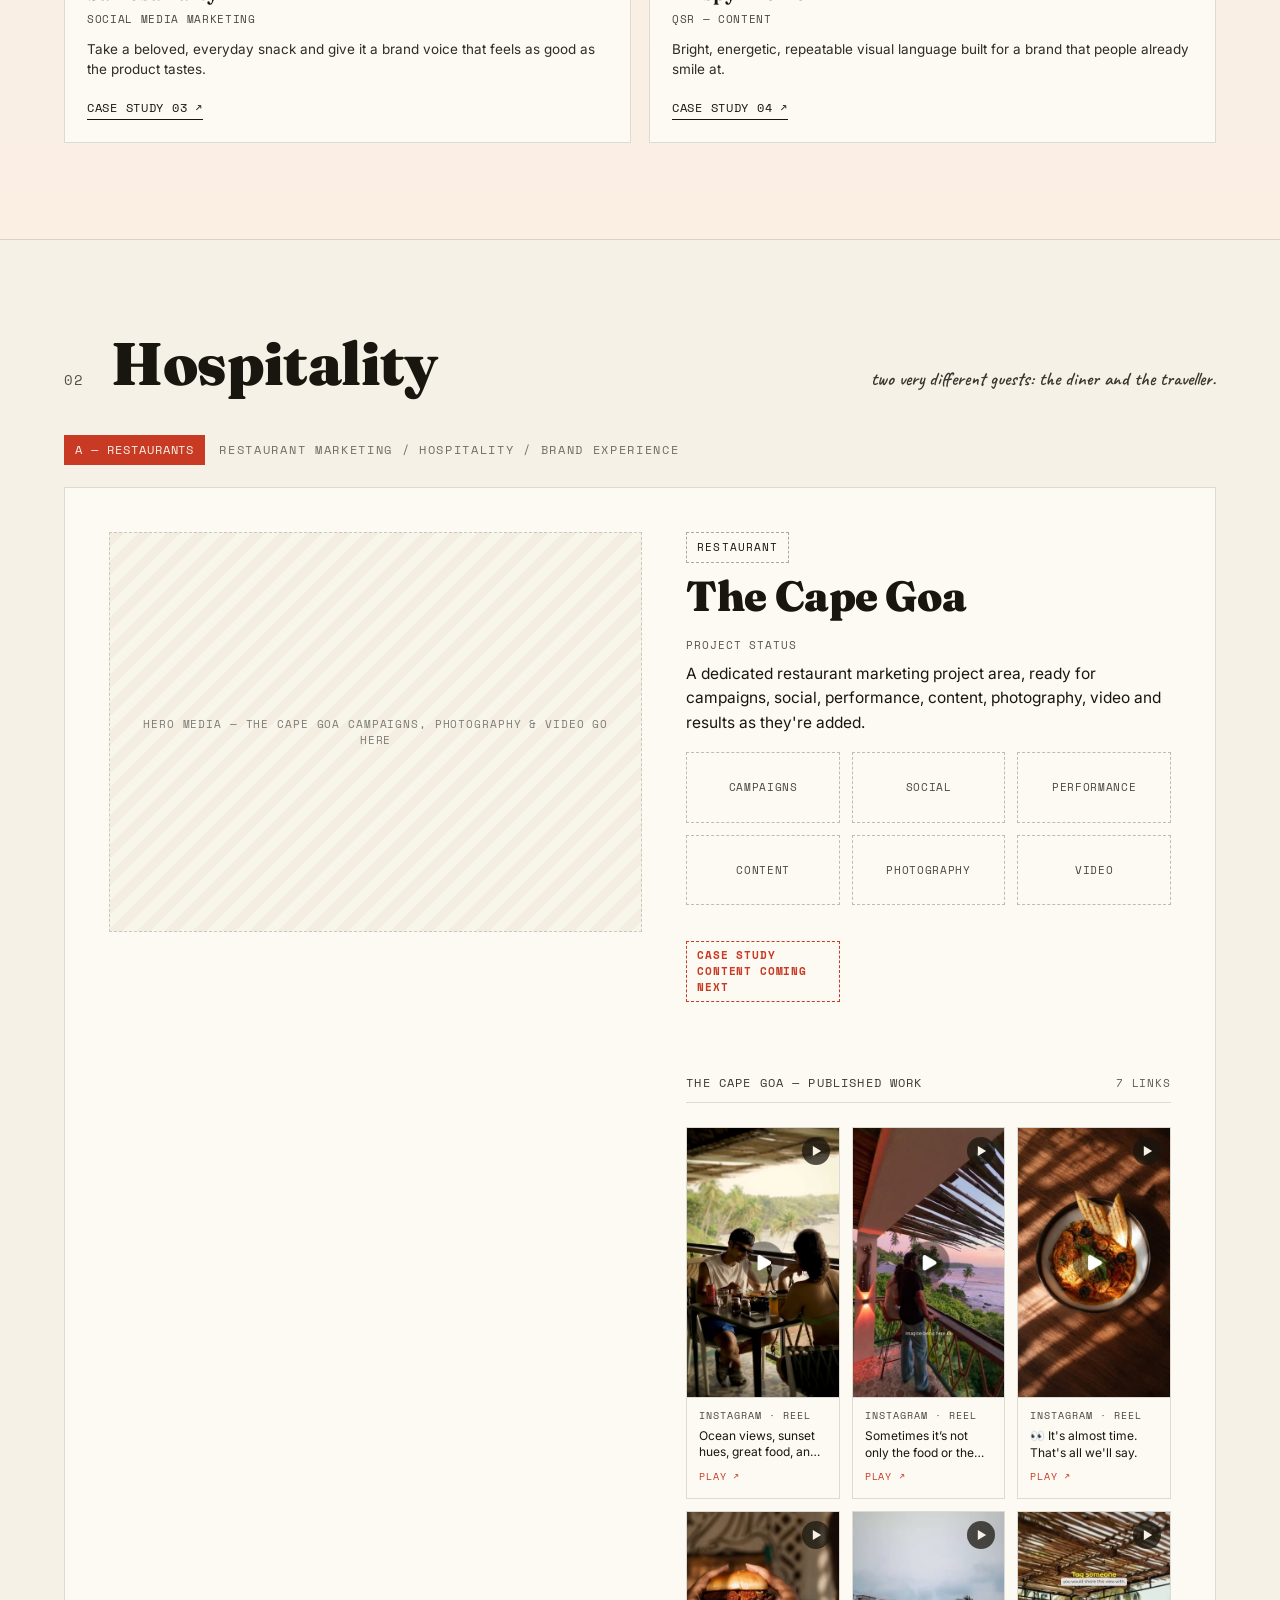
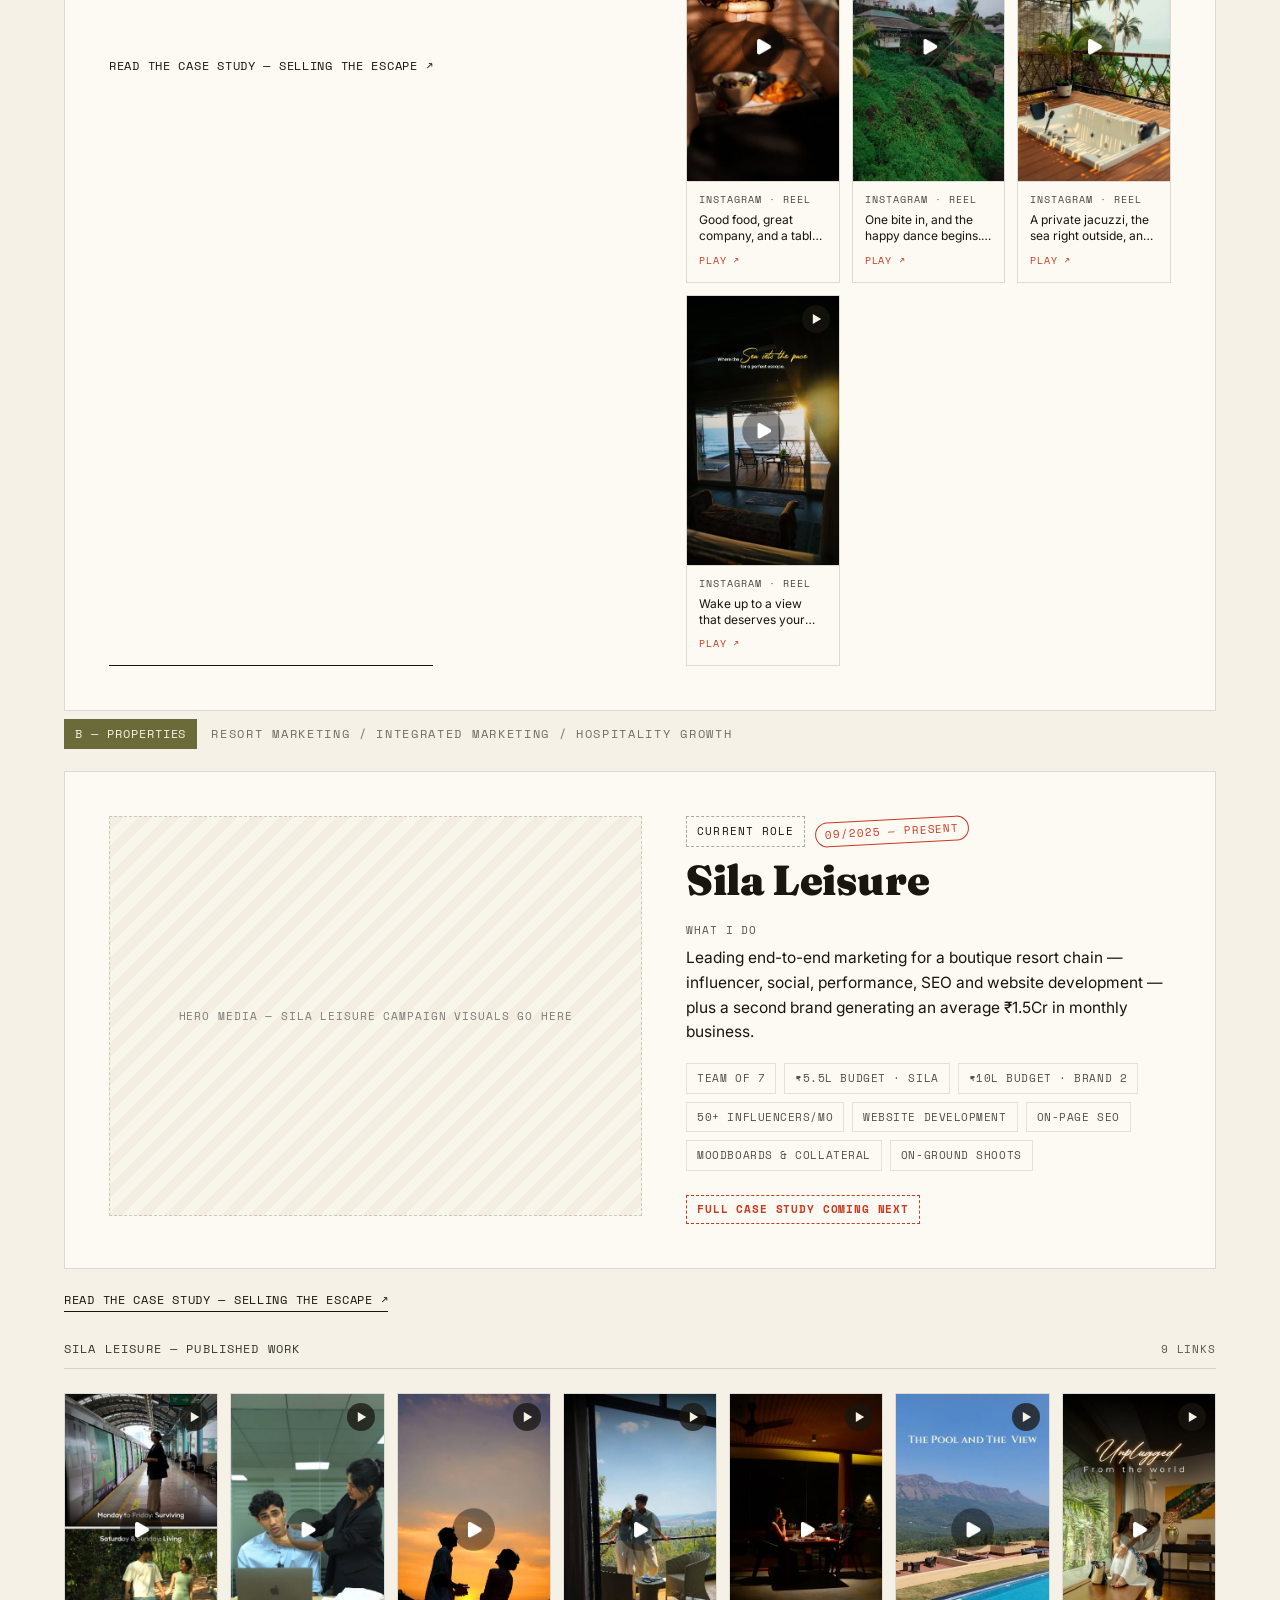
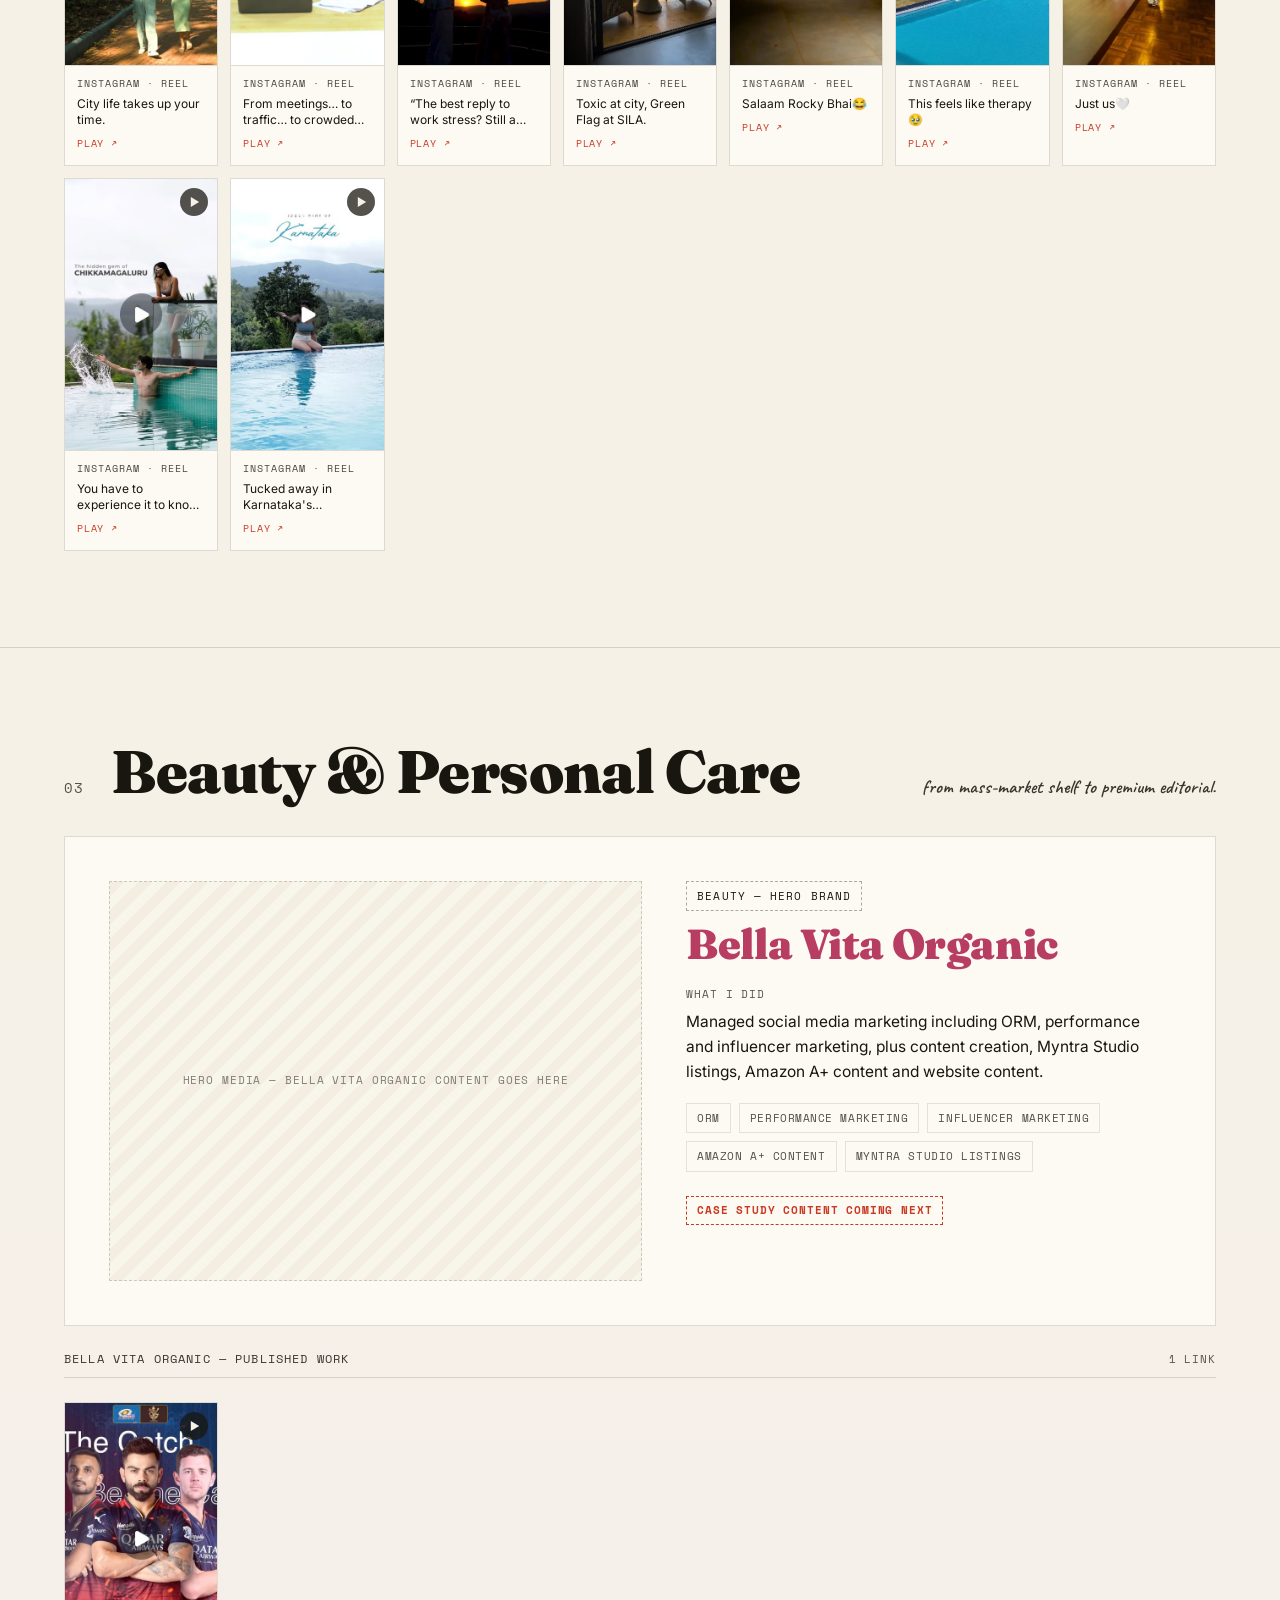
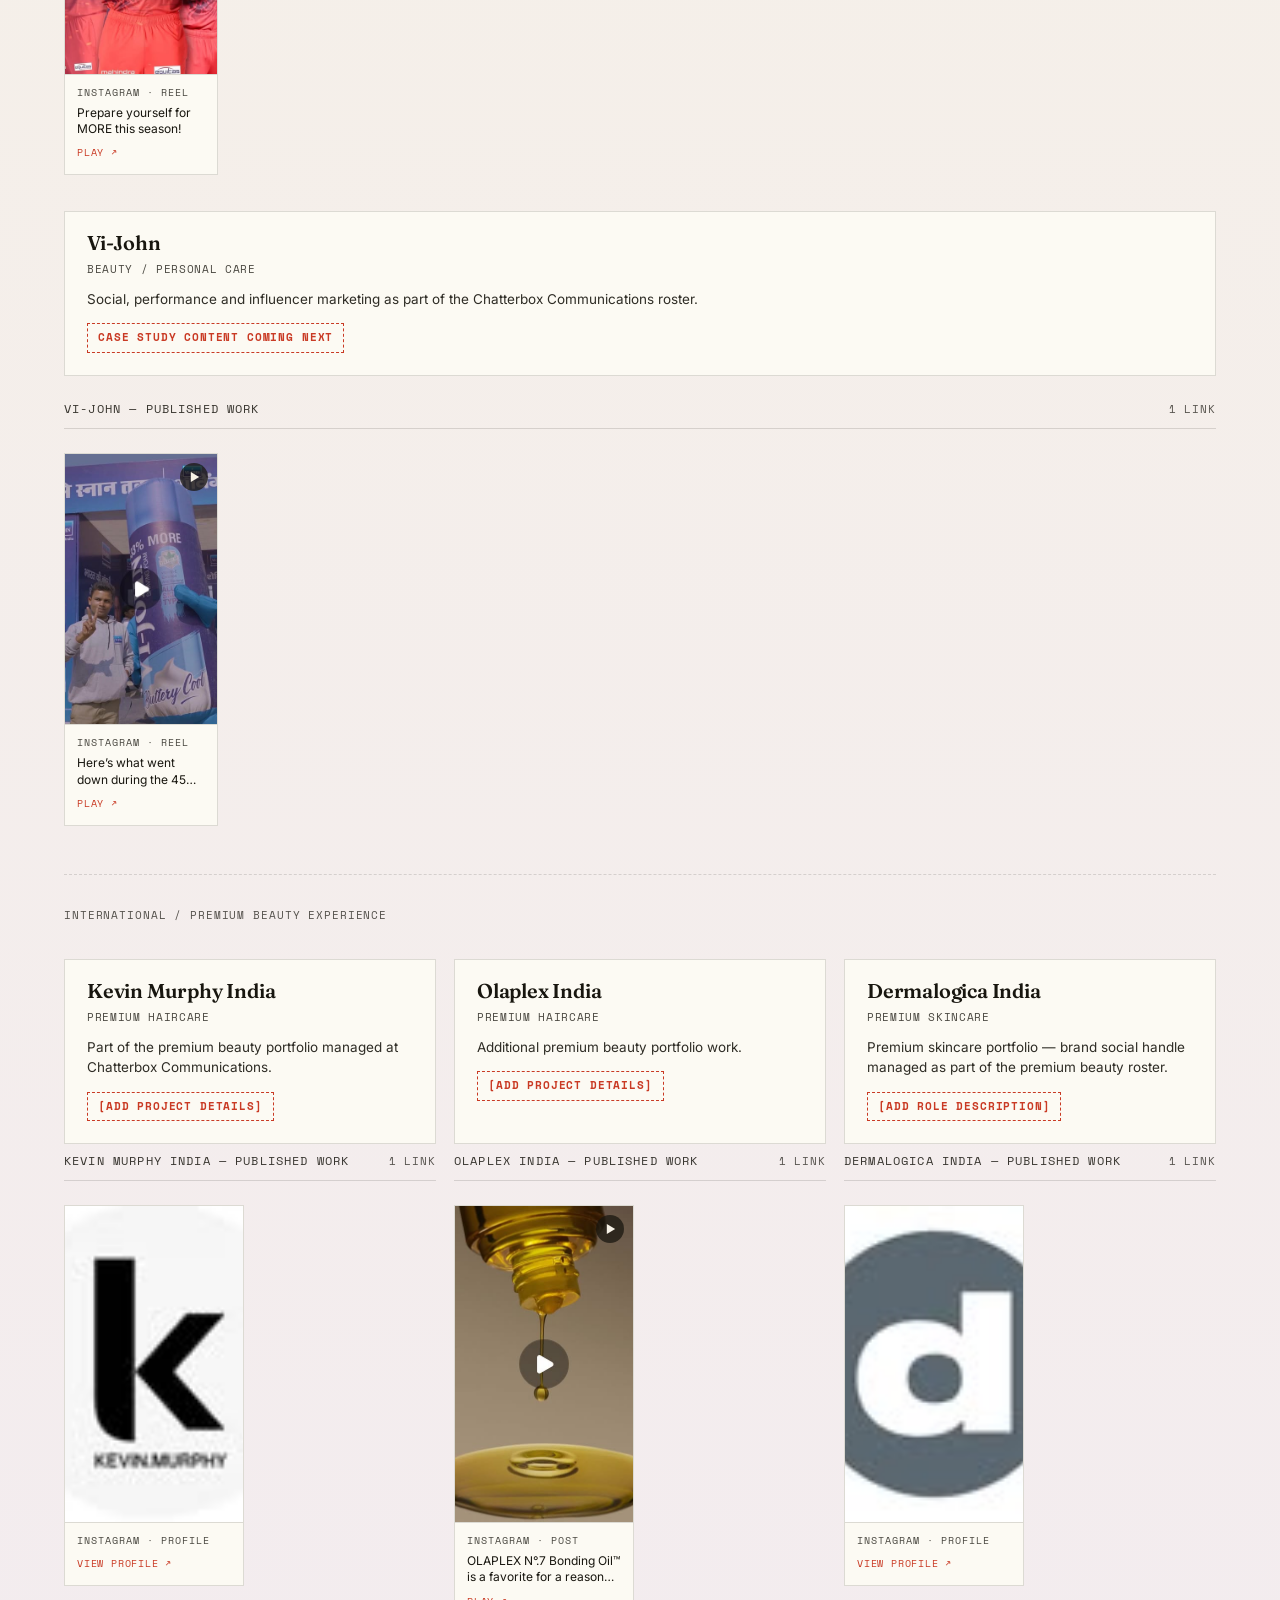
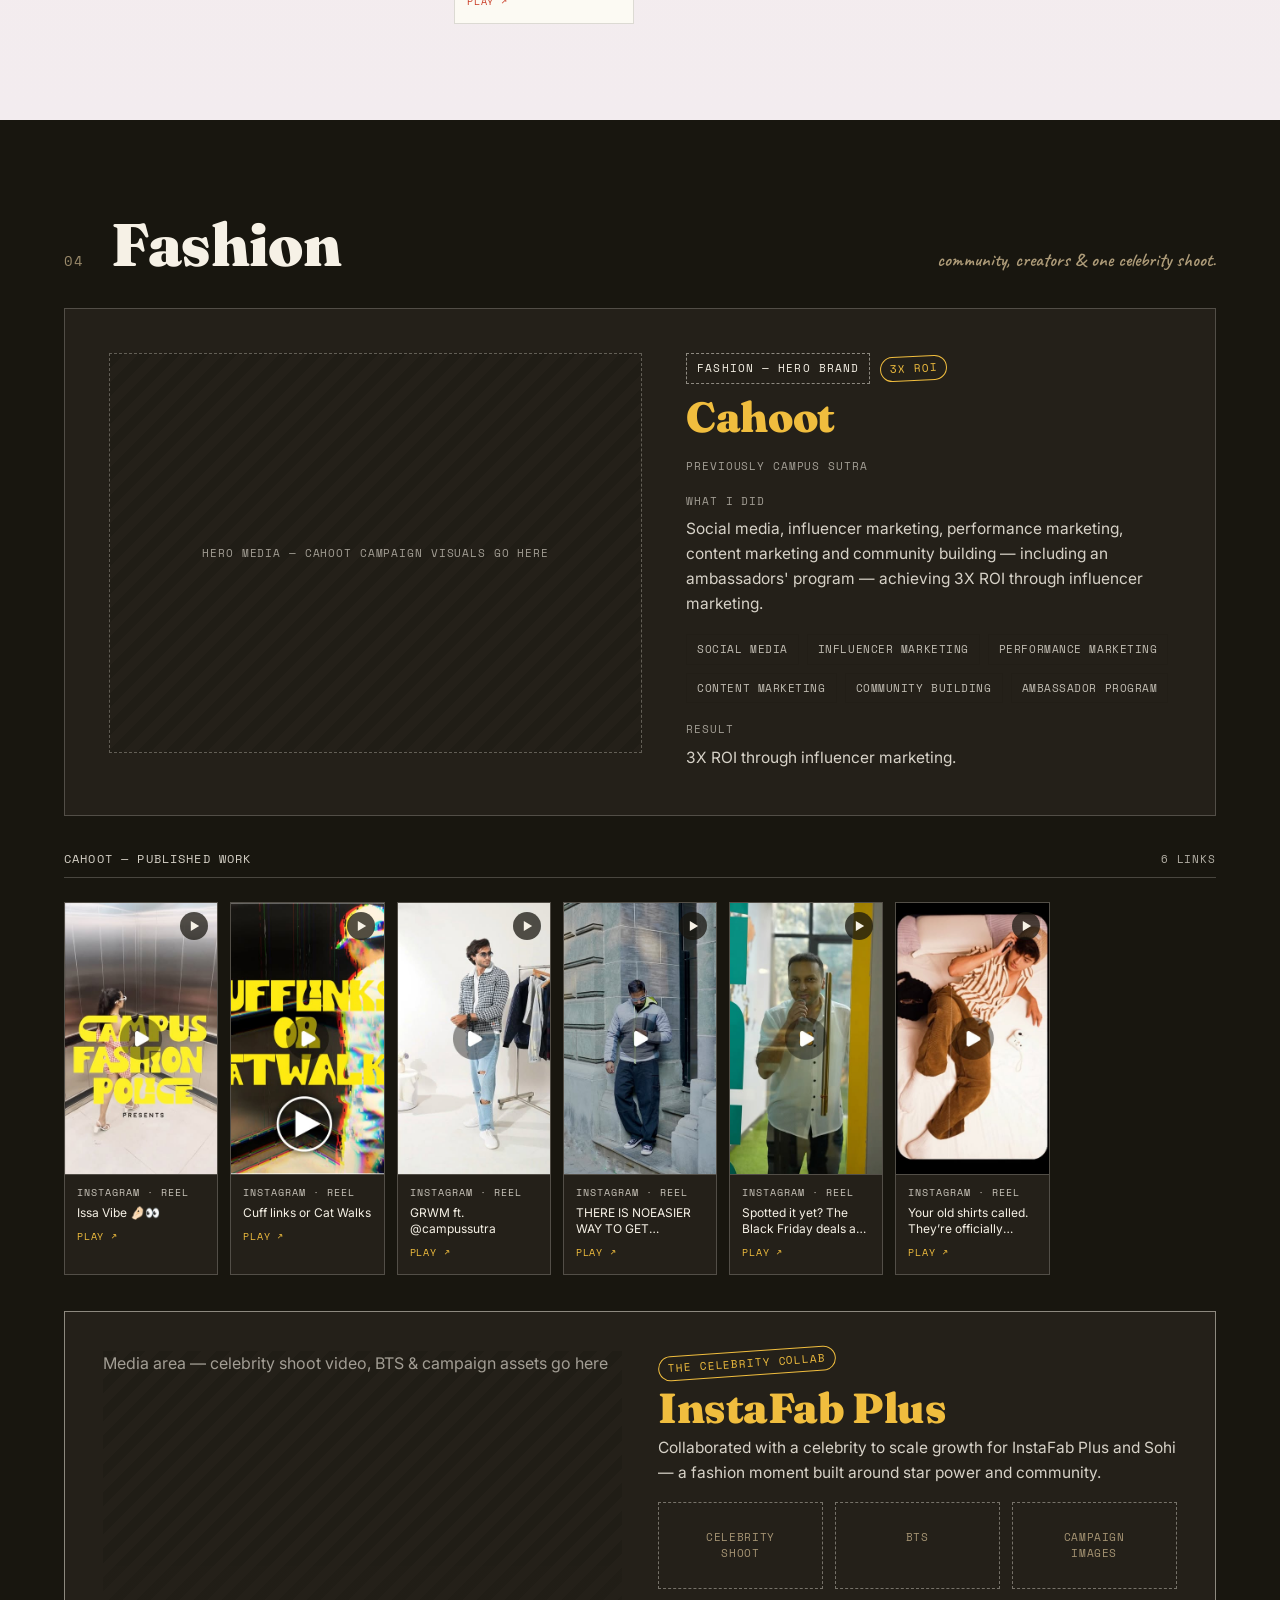
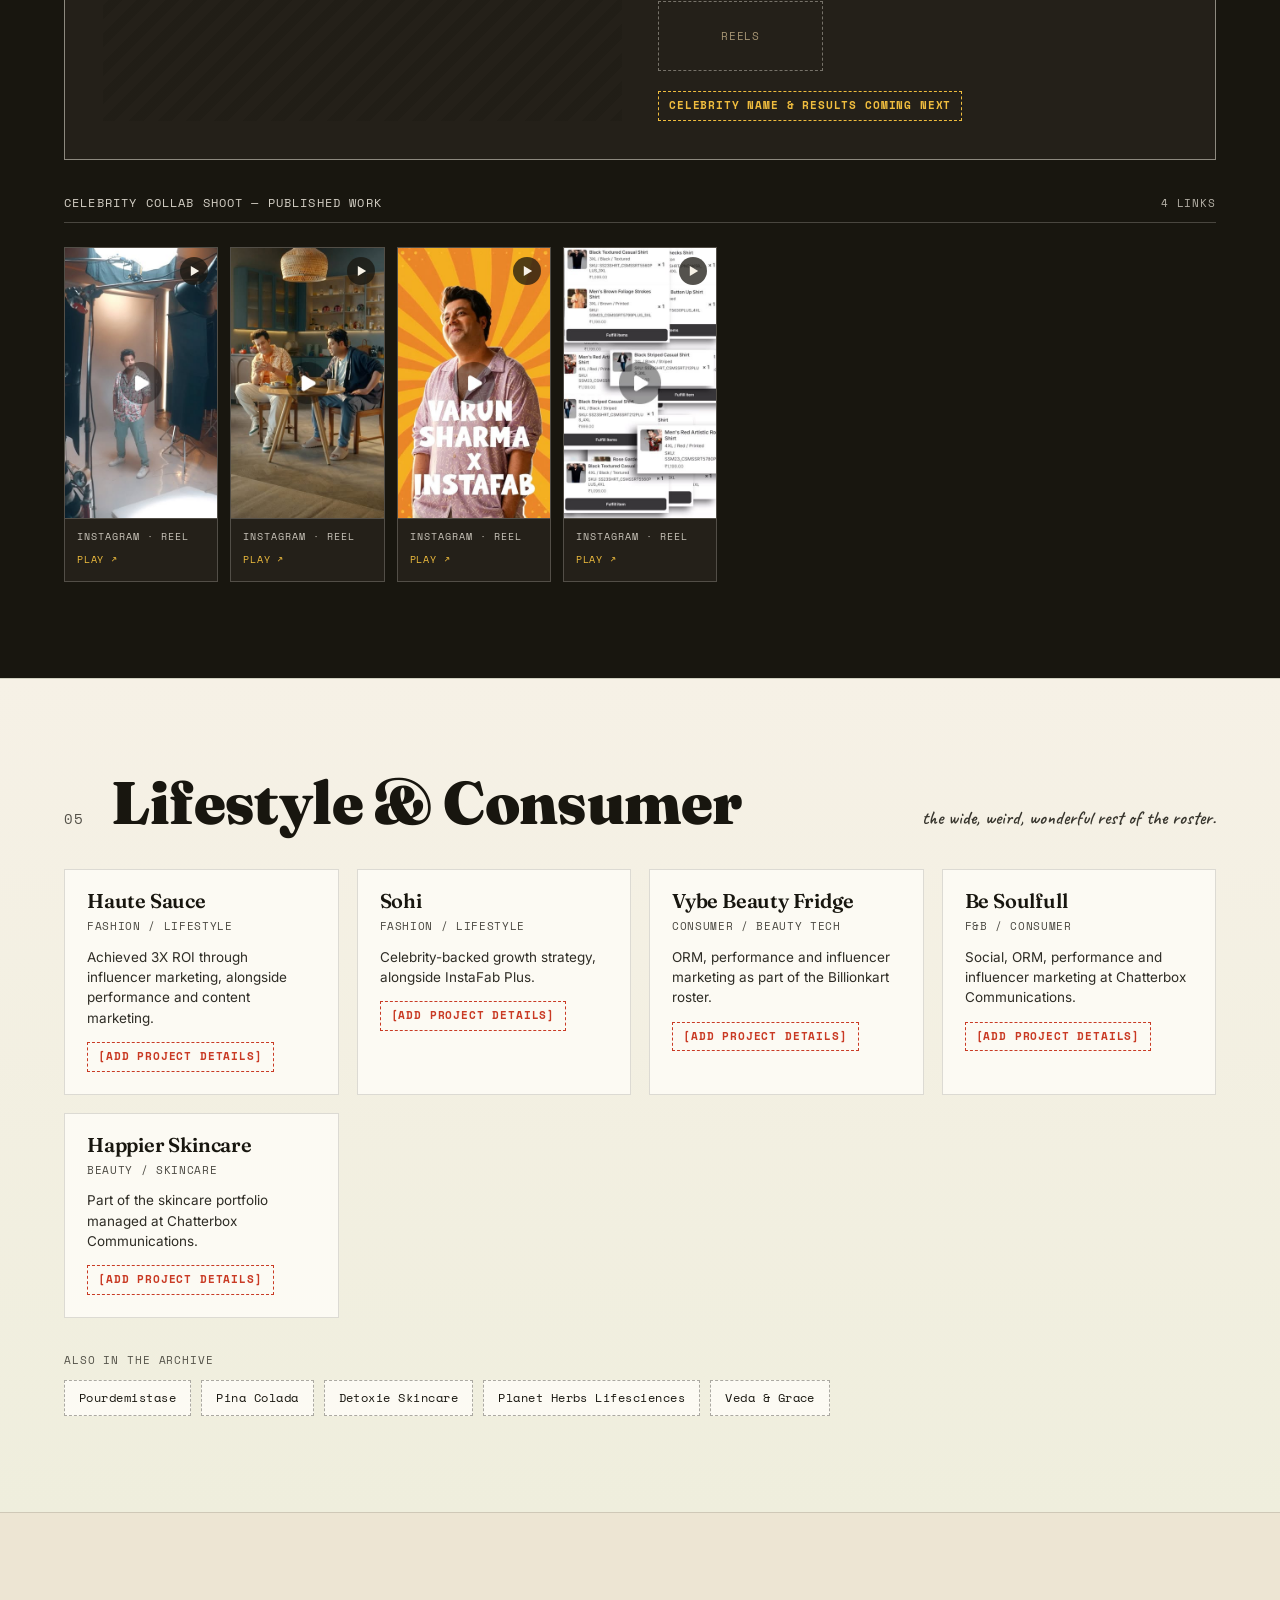
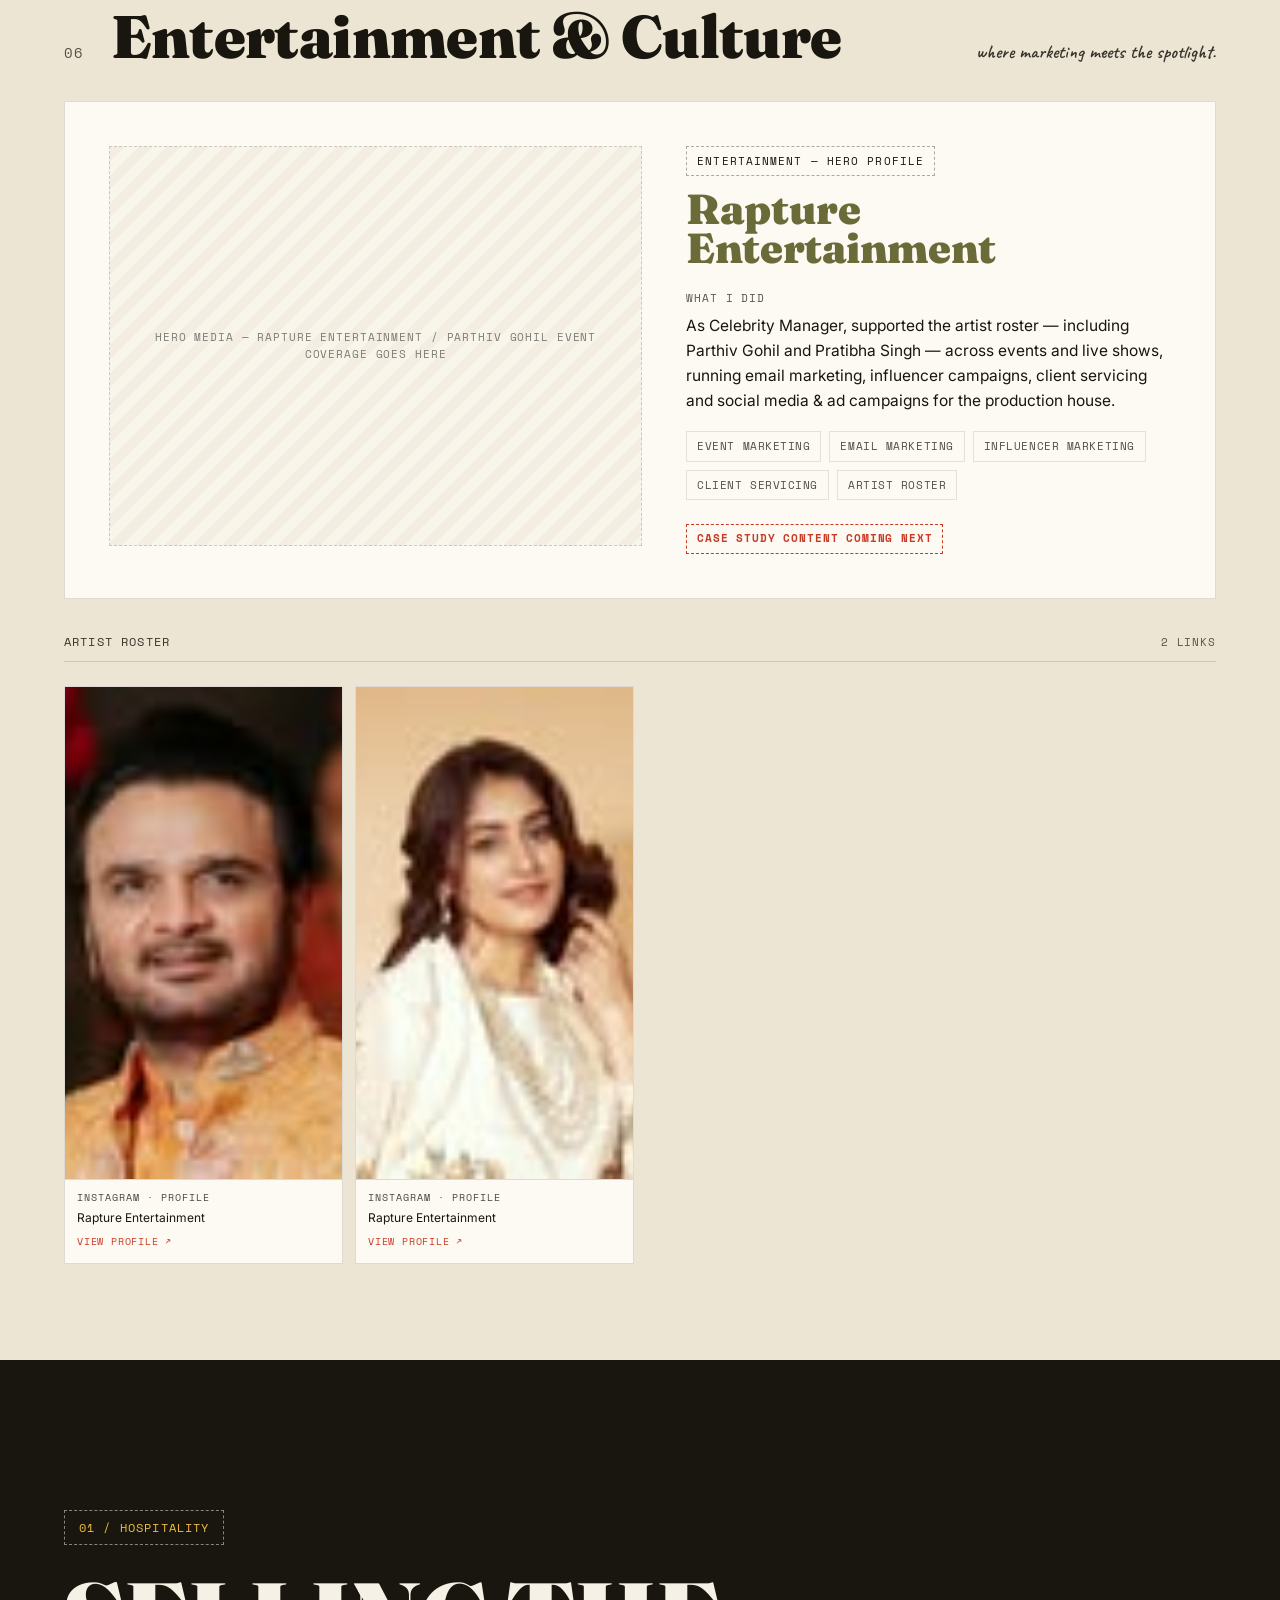
==== commit 1982f7c1: "Restore the About paragraphs and footer sign-off that were replaced A per-section comparison of rend" ====
--- a/index.html
+++ b/index.html
@@ -1594,6 +1594,8 @@
     </div>
     <div class="reveal">
       <div class="about-body">
+        <p>I'm happiest at the intersection of people, culture, brands and business — the point where a consumer insight turns into a piece of content, and a piece of content turns into a number someone in a boardroom actually cares about.</p>
+        <p>Seven years in, I've moved from making the post to owning the strategy, the team and the budget behind it — across chai stalls, resort chains, skincare shelves and celebrity shoots. Different categories keep the thinking sharp; the throughline is always the same obsession — finding the idea that makes people feel something before they realise it's marketing.</p>
         <p>I started out making content for a living, and somewhere along the way ended up running the whole system behind it — brand, budget, performance and the people who make it happen.</p>
         <p>Most of my work sits in categories you can eat, drink, or stay in — F&amp;B, hospitality and lifestyle brands where the experience is the product, and marketing has to do more than just show up.</p>
         <p>I like ideas that are easy to say and hard to copy. And I still can't walk past a badly designed menu without wanting to fix it.</p>
@@ -1630,6 +1632,7 @@
       <div class="footer-logo">PRITI TIWARI®</div>
       <div class="footer-role">Marketing &amp; Brand Strategist</div>
     </div>
+    <div class="footer-note hand">You've reached the end. Probably.</div>
     <div class="footer-note hand">Built with too many ideas.</div>
   </div>
 </footer>
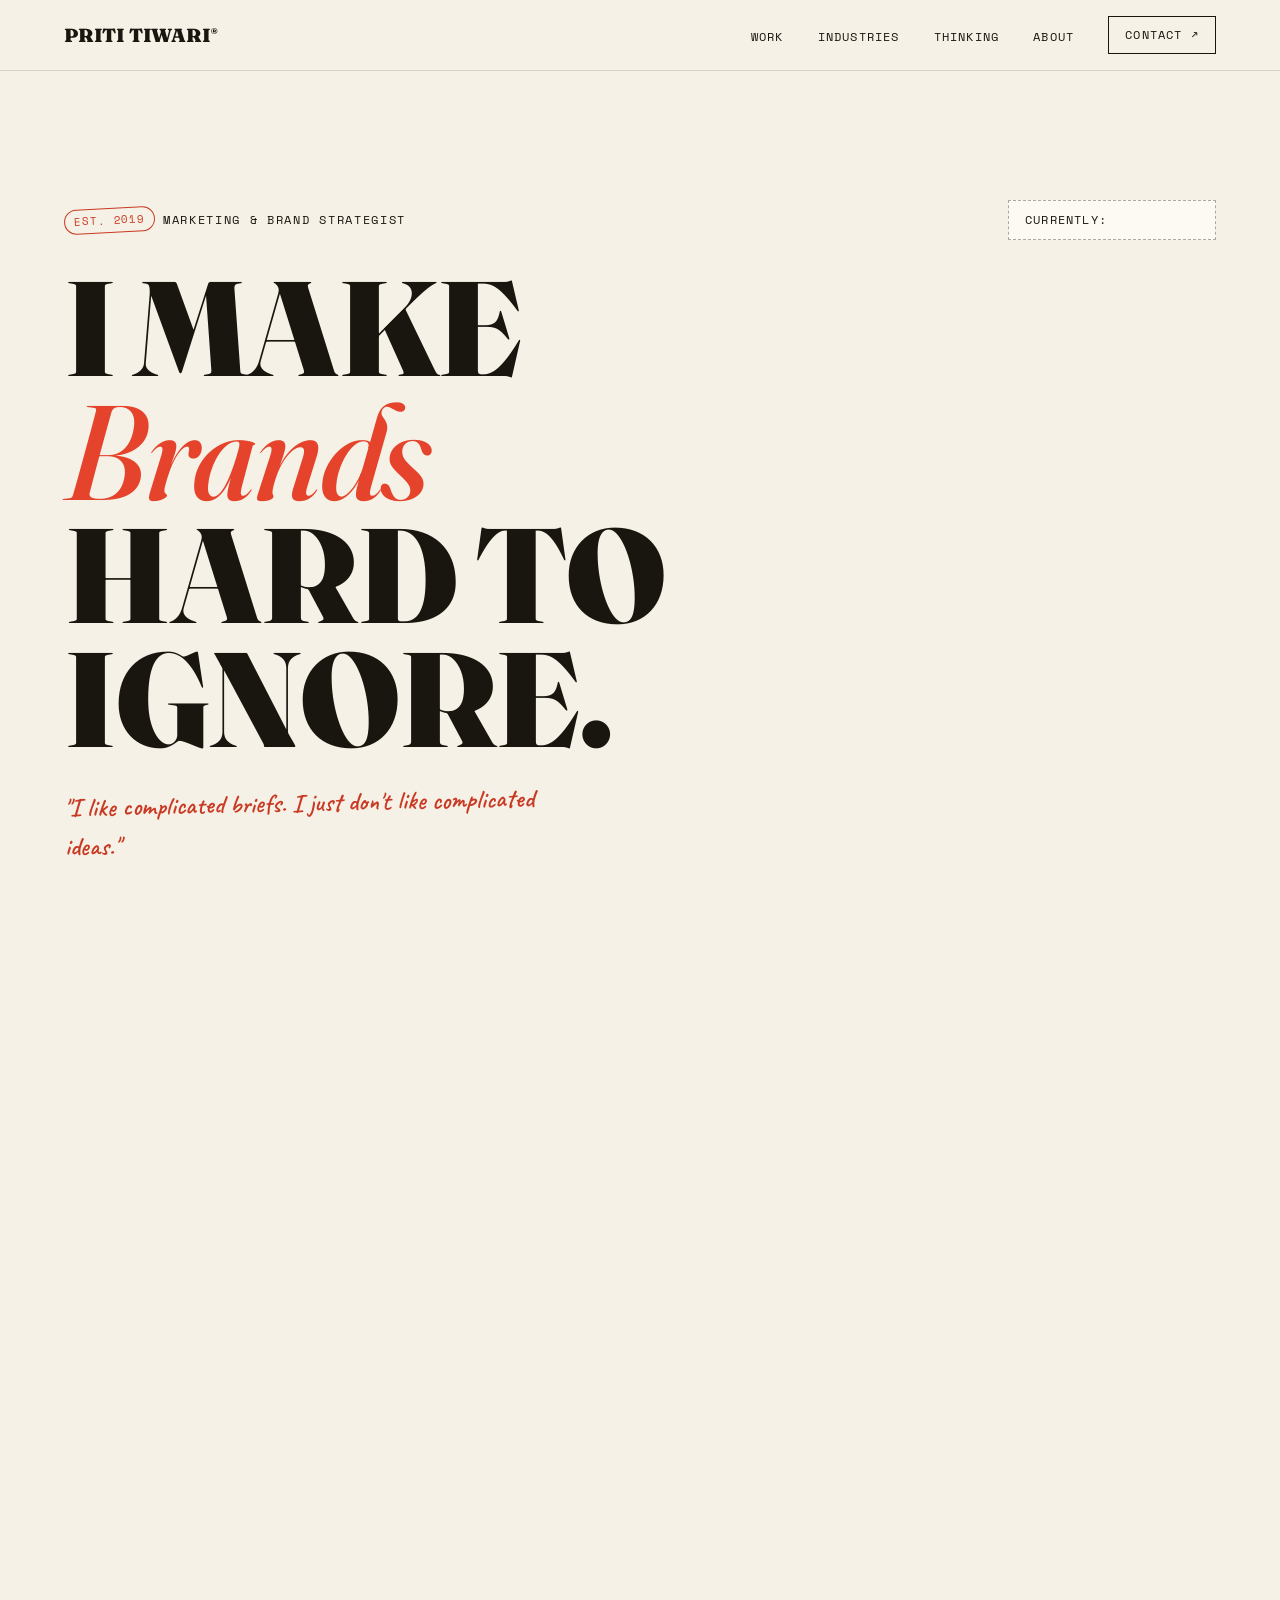
==== commit 53464019: "Five niche pages; hero contact sheet, Legacy and niche cards on the homepage Client feedback: the ni" ====
--- a/index.html
+++ b/index.html
@@ -21,836 +21,25 @@
 <link rel="preconnect" href="https://fonts.googleapis.com">
 <link rel="preconnect" href="https://fonts.gstatic.com" crossorigin>
 <link href="https://fonts.googleapis.com/css2?family=Fraunces:ital,opsz,wght@0,9..144,300;0,9..144,500;0,9..144,600;0,9..144,900;1,9..144,500;1,9..144,700&family=Inter:wght@400;500;600;700;800&family=Caveat:wght@500;600;700&family=Space+Mono:wght@400;700&display=swap" rel="stylesheet">
-<style>
-/* ============================= TOKENS ============================= */
-:root{
-  --ivory:#F6F1E6;
-  --ivory-2:#EDE5D3;
-  --paper:#FCFAF3;
-  --charcoal:#18160F;
-  --charcoal-2:#242019;
-  --tomato:#E5432B;
-  --tomato-dim:#C93A24;
-  --butter:#F0BD3E;
-  --cobalt:#2743D6;
-  --coral:#F0789A;
-  --coral-dim:#B83D63;
-  --olive:#6B6B3A;
-  --sand:#C9B48C;
-  --line: rgba(24,22,15,0.14);
-  --line-strong: rgba(24,22,15,0.35);
-  --line-light: rgba(246,241,230,0.22);
-  --line-light-strong: rgba(246,241,230,0.5);
-
-  --f-display:'Fraunces', serif;
-  --f-sans:'Inter', sans-serif;
-  --f-hand:'Caveat', cursive;
-  --f-mono:'Space Mono', monospace;
-
-  --container: 1240px;
-  --pad: clamp(20px, 5vw, 64px);
-  --radius: 2px;
-}
-
-*,*::before,*::after{box-sizing:border-box;}
-html{scroll-behavior:smooth;}
-@media (prefers-reduced-motion: reduce){
-  html{scroll-behavior:auto;}
-  *,*::before,*::after{animation-duration:0.001ms !important; animation-iteration-count:1 !important; transition-duration:0.001ms !important; scroll-behavior:auto !important;}
-}
-body{
-  margin:0;
-  background:var(--ivory);
-  color:var(--charcoal);
-  font-family:var(--f-sans);
-  font-size:16px;
-  line-height:1.5;
-  -webkit-font-smoothing:antialiased;
-  overflow-x:hidden;
-}
-img{max-width:100%; display:block;}
-a{color:inherit; text-decoration:none;}
-button{font-family:inherit; cursor:pointer;}
-ul{list-style:none; margin:0; padding:0;}
-h1,h2,h3,h4,p{margin:0;}
-
-.wrap{max-width:var(--container); margin:0 auto; padding-left:var(--pad); padding-right:var(--pad);}
-
-::selection{background:var(--tomato); color:var(--ivory);}
-
-/* focus visibility */
-a:focus-visible, button:focus-visible, [tabindex]:focus-visible{
-  outline:2px solid var(--cobalt);
-  outline-offset:3px;
-}
-
-/* ============================= TYPE UTILITIES ============================= */
-.eyebrow{
-  font-family:var(--f-mono);
-  font-size:12px;
-  letter-spacing:0.14em;
-  text-transform:uppercase;
-  display:inline-flex;
-  align-items:center;
-  gap:8px;
-}
-.display{
-  font-family:var(--f-display);
-  font-weight:900;
-  line-height:0.92;
-  letter-spacing:-0.01em;
-}
-.hand{
-  font-family:var(--f-hand);
-  font-weight:600;
-}
-.section-pad{padding-top:clamp(64px,10vw,120px); padding-bottom:clamp(64px,10vw,120px);}
-
-/* ============================= TICKET / RECEIPT SIGNATURE SYSTEM ============================= */
-/* perforated edge — light paper on ivory background */
-.perf-top, .perf-bottom{position:relative;}
-.perf-top::before, .perf-bottom::after{
-  content:"";
-  position:absolute;
-  left:0; right:0;
-  height:16px;
-  background-image: radial-gradient(circle at 10px 8px, var(--ivory) 6px, transparent 6.5px);
-  background-size:20px 16px;
-  background-repeat:repeat-x;
-}
-.perf-top::before{top:-1px; transform:translateY(-50%);}
-.perf-bottom::after{bottom:-1px; transform:translateY(50%);}
-.perf-top.on-charcoal::before, .perf-bottom.on-charcoal::after{
-  background-image: radial-gradient(circle at 10px 8px, var(--charcoal) 6px, transparent 6.5px);
-}
-
-.ticket{
-  background:var(--paper);
-  border:1px solid var(--line);
-  position:relative;
-  padding:22px 22px 26px;
-}
-.ticket-tag{
-  display:inline-flex;
-  align-items:center;
-  gap:8px;
-  font-family:var(--f-mono);
-  font-size:11px;
-  letter-spacing:0.1em;
-  text-transform:uppercase;
-  padding:6px 10px;
-  border:1px dashed var(--line-strong);
-  background:transparent;
-}
-.stamp{
-  font-family:var(--f-mono);
-  font-size:11px;
-  letter-spacing:0.08em;
-  text-transform:uppercase;
-  color:var(--tomato-dim);
-  border:1.5px solid var(--tomato-dim);
-  padding:3px 9px;
-  border-radius:999px;
-  display:inline-block;
-  transform:rotate(-3deg);
-}
-
-/* ============================= BUTTONS / LINKS ============================= */
-.btn{
-  display:inline-flex;
-  align-items:center;
-  gap:10px;
-  font-family:var(--f-mono);
-  font-size:13px;
-  letter-spacing:0.06em;
-  text-transform:uppercase;
-  padding:13px 22px;
-  border:1.5px solid var(--charcoal);
-  background:var(--charcoal);
-  color:var(--ivory);
-  transition:transform .25s ease, background .25s ease, color .25s ease, border-color .25s ease;
-  white-space:nowrap;
-}
-.btn:hover{background:var(--tomato); border-color:var(--tomato); color:var(--ivory); transform:translate(-2px,-2px);}
-.btn.ghost{background:transparent; color:var(--charcoal);}
-.btn.ghost:hover{background:var(--charcoal); color:var(--ivory);}
-.btn.on-charcoal{border-color:var(--ivory); background:var(--ivory); color:var(--charcoal);}
-.btn.on-charcoal:hover{background:var(--tomato); border-color:var(--tomato); color:var(--ivory);}
-.btn.on-charcoal.ghost{background:transparent; color:var(--ivory); border-color:var(--line-light-strong);}
-.btn.on-charcoal.ghost:hover{background:var(--ivory); color:var(--charcoal); border-color:var(--ivory);}
-.btn svg{width:13px; height:13px; flex:none;}
-
-.link-arrow{
-  display:inline-flex; align-items:center; gap:6px;
-  font-family:var(--f-mono); font-size:12px; letter-spacing:0.06em; text-transform:uppercase;
-  border-bottom:1.5px solid currentColor; padding-bottom:2px;
-  transition:opacity .2s ease, gap .2s ease;
-}
-.link-arrow:hover{opacity:0.65; gap:10px;}
-
-/* ============================= NAV ============================= */
-.site-nav{
-  position:fixed; top:0; left:0; right:0; z-index:100;
-  background:rgba(246,241,230,0.88);
-  backdrop-filter:blur(10px);
-  border-bottom:1px solid var(--line);
-  transition:background .3s ease;
-}
-.nav-inner{
-  max-width:var(--container); margin:0 auto; padding:16px var(--pad);
-  display:flex; align-items:center; justify-content:space-between;
-}
-.nav-logo{
-  font-family:var(--f-display); font-weight:900; font-size:19px; letter-spacing:-0.01em;
-}
-.nav-logo sup{font-size:9px; top:-0.9em;}
-.nav-links{display:flex; align-items:center; gap:clamp(18px,3vw,34px);}
-.nav-links a{
-  font-family:var(--f-mono); font-size:12px; letter-spacing:0.1em; text-transform:uppercase;
-  position:relative; padding:4px 0;
-}
-.nav-links a::after{
-  content:""; position:absolute; left:0; right:100%; bottom:-2px; height:2px; background:var(--tomato);
-  transition:right .25s ease;
-}
-.nav-links a:hover::after{right:0;}
-.nav-cta{display:inline-flex;}
-.nav-burger{display:none; flex-direction:column; gap:5px; background:none; border:none; padding:8px;}
-.nav-burger span{width:22px; height:2px; background:var(--charcoal); transition:transform .25s ease, opacity .25s ease;}
-
-.mobile-menu{
-  position:fixed; inset:0; z-index:99;
-  background:var(--charcoal); color:var(--ivory);
-  display:flex; flex-direction:column; justify-content:center; gap:28px;
-  padding:80px var(--pad) 40px;
-  transform:translateY(-100%);
-  transition:transform .4s cubic-bezier(.7,0,.3,1);
-}
-.mobile-menu.open{transform:translateY(0);}
-.mobile-menu a{font-family:var(--f-display); font-size:clamp(32px,9vw,48px); font-weight:600;}
-.mobile-menu .mm-foot{margin-top:20px; font-family:var(--f-mono); font-size:12px; color:var(--sand); letter-spacing:0.08em;}
-
-/* ============================= HERO ============================= */
-.hero{
-  position:relative;
-  padding:clamp(140px,20vw,200px) var(--pad) 80px;
-  background:var(--ivory);
-  overflow:hidden;
-}
-.hero-grain{
-  position:absolute; inset:0; pointer-events:none; opacity:0.5; mix-blend-mode:multiply;
-  background-image:radial-gradient(var(--charcoal) 0.6px, transparent 0.6px);
-  background-size:4px 4px;
-  opacity:0.035;
-}
-.hero-inner{max-width:var(--container); margin:0 auto; position:relative;}
-.hero-eyebrow-row{display:flex; align-items:center; justify-content:space-between; flex-wrap:wrap; gap:16px; margin-bottom:26px;}
-.hero h1{
-  font-size:clamp(52px,10.5vw,150px);
-  color:var(--charcoal);
-}
-.hero h1 .line{display:block;}
-.hero h1 .accent{color:var(--tomato); font-style:italic; font-weight:500;}
-.hero-annotation{
-  font-family:var(--f-hand); font-size:clamp(20px,2.6vw,26px); color:var(--tomato-dim);
-  margin-top:22px; max-width:520px; transform:rotate(-1.2deg);
-}
-.hero-sub-row{
-  display:flex; flex-wrap:wrap; align-items:flex-end; justify-content:space-between; gap:28px;
-  margin-top:56px; padding-top:28px; border-top:1px solid var(--line);
-}
-.hero-role{font-family:var(--f-sans); font-weight:600; font-size:clamp(17px,2vw,22px);}
-.hero-cats{font-family:var(--f-mono); font-size:12.5px; letter-spacing:0.06em; color:var(--charcoal); opacity:0.7; margin-top:8px;}
-.rotating-badge{
-  font-family:var(--f-mono); font-size:12px; letter-spacing:0.1em; text-transform:uppercase;
-  border:1px dashed var(--line-strong); padding:10px 16px; display:inline-flex; align-items:center; gap:10px;
-  background:var(--paper);
-}
-.rotating-badge .rb-word{color:var(--tomato-dim); min-width:82px; display:inline-block; transition:opacity .35s ease;}
-
-/* ============================= NOT JUST SOCIAL ============================= */
-.njs{
-  background:var(--charcoal); color:var(--ivory);
-  padding:clamp(72px,11vw,130px) var(--pad);
-  position:relative;
-}
-.njs-inner{max-width:var(--container); margin:0 auto;}
-.njs h2{
-  font-size:clamp(38px,7.5vw,96px);
-  color:var(--ivory);
-}
-.njs h2 .not{color:var(--sand); font-style:italic; font-weight:500;}
-.njs-tags{
-  margin-top:56px;
-  display:flex; flex-wrap:wrap; gap:14px;
-}
-.njs-tags span{
-  font-family:var(--f-mono); font-size:clamp(13px,1.6vw,16px); letter-spacing:0.05em; text-transform:uppercase;
-  border:1px solid var(--line-light-strong);
-  padding:12px 18px;
-  transition:border-color .25s ease, color .25s ease, background .25s ease;
-}
-.njs-tags span:nth-child(1){color:var(--butter);}
-.njs-tags span:nth-child(2){color:var(--coral);}
-.njs-tags span:hover{background:var(--ivory); color:var(--charcoal); border-color:var(--ivory);}
-.njs-note{margin-top:36px; font-family:var(--f-hand); font-size:20px; color:var(--sand);}
-
-/* ============================= RECEIPTS ============================= */
-.receipts{padding:clamp(72px,11vw,130px) var(--pad); background:var(--ivory-2);}
-.receipts-inner{max-width:var(--container); margin:0 auto;}
-.receipts-head{display:flex; flex-wrap:wrap; justify-content:space-between; align-items:flex-end; gap:20px; margin-bottom:52px;}
-.receipts h2{font-size:clamp(40px,7vw,88px);}
-.receipts-sub{font-size:15px; max-width:280px; opacity:0.75;}
-.receipt-strip{
-  background:var(--paper);
-  border:1px solid var(--line);
-  padding:0;
-}
-.receipt-grid{
-  display:grid;
-  grid-template-columns:repeat(auto-fit, minmax(190px,1fr));
-}
-.receipt-cell{
-  padding:30px 26px;
-  border-right:1px dashed var(--line);
-  border-bottom:1px dashed var(--line);
-}
-.receipt-cell:nth-last-child(-n+1){border-right:none;}
-.receipt-num{
-  font-family:var(--f-display); font-weight:900; font-size:clamp(32px,3.4vw,44px);
-  color:var(--tomato);
-  line-height:1;
-}
-.receipt-label{
-  font-family:var(--f-mono); font-size:11.5px; letter-spacing:0.06em; text-transform:uppercase;
-  margin-top:10px; opacity:0.88;
-}
-.receipts-foot{
-  margin-top:18px; display:flex; justify-content:space-between; flex-wrap:wrap; gap:8px;
-  font-family:var(--f-mono); font-size:11px; letter-spacing:0.08em; text-transform:uppercase; opacity:0.75;
-}
-
-
-/* ---------- Selected Work (lead layer) ---------- */
-.sw-list{list-style:none; margin:40px 0 0; padding:0; counter-reset:none;}
-.sw-item{border-top:1px solid var(--line);}
-.sw-item:last-child{border-bottom:1px solid var(--line);}
-.sw-item > a{
-  display:grid;
-  grid-template-columns:auto 1fr auto;
-  gap:clamp(14px,3vw,32px);
-  align-items:baseline;
-  padding:clamp(18px,2.4vw,26px) 0;
-  transition:background-color .2s ease, padding-left .2s ease;
-}
-.sw-item > a:hover, .sw-item > a:focus-visible{
-  background:rgba(24,22,15,0.035);
-  padding-left:12px;
-}
-.sw-num{font-family:var(--f-mono); font-size:12px; letter-spacing:.1em; opacity:.55;}
-.sw-body{display:block; min-width:0;}
-.sw-brand{
-  display:block; font-family:var(--f-display); font-weight:600;
-  font-size:clamp(21px,3.2vw,34px); line-height:1.1; letter-spacing:-0.01em;
-}
-.sw-prev{font-family:var(--f-sans); font-size:.45em; font-weight:500; opacity:.6; white-space:nowrap;}
-.sw-meta{
-  display:block; margin-top:8px; font-family:var(--f-mono); font-size:11.5px;
-  letter-spacing:.06em; text-transform:uppercase; opacity:.62; line-height:1.5;
-}
-.sw-line{display:block; margin-top:10px; font-size:15px; line-height:1.55; opacity:.85; max-width:60ch;}
-.sw-proof{
-  font-family:var(--f-mono); font-size:11.5px; letter-spacing:.06em;
-  text-transform:uppercase; white-space:nowrap; color:var(--tomato-dim);
-  border:1px solid currentColor; padding:5px 10px; align-self:center;
-}
-@media (max-width:720px){
-  .sw-item > a{grid-template-columns:auto 1fr; row-gap:12px;}
-  .sw-proof{grid-column:2; justify-self:start; align-self:start;}
-}
-
-/* capability filters sit after the industry filters */
-.filter-sep{width:1px; align-self:stretch; background:var(--line); margin:0 4px;}
-
-/* ============================= WHERE I'VE PLAYED (INDUSTRIES) ============================= */
-.industries-intro{padding:clamp(72px,11vw,130px) var(--pad) 40px; background:var(--ivory);}
-.industries-intro-inner{max-width:var(--container); margin:0 auto;}
-.industries-intro h2{font-size:clamp(44px,8vw,104px);}
-.industries-intro .kicker{font-size:clamp(17px,2vw,22px); font-weight:600; max-width:560px; margin-top:24px; line-height:1.4;}
-.industries-index{
-  display:flex; flex-wrap:wrap; gap:10px 22px; margin-top:44px;
-  font-family:var(--f-mono); font-size:12.5px; letter-spacing:0.06em; text-transform:uppercase;
-}
-.industries-index a{opacity:0.78; transition:opacity .2s ease, color .2s ease;}
-.industries-index a:hover{opacity:1; color:var(--tomato);}
-
-.industry-block{
-  padding:clamp(56px,9vw,96px) var(--pad);
-  border-top:1px solid var(--line);
-  position:relative;
-}
-.industry-head{max-width:var(--container); margin:0 auto; display:flex; gap:28px; align-items:baseline; flex-wrap:wrap;}
-.industry-num{font-family:var(--f-mono); font-size:14px; letter-spacing:0.05em; opacity:0.72;}
-.industry-name{font-family:var(--f-display); font-weight:900; font-size:clamp(34px,5.5vw,60px);}
-.industry-line{font-family:var(--f-hand); font-size:19px; margin-left:auto; opacity:0.85;}
-.industry-body{max-width:var(--container); margin:34px auto 0;}
-
-/* hero brand feature within an industry */
-.brand-feature{
-  display:grid; grid-template-columns:1.1fr 1fr; gap:44px;
-  border:1px solid var(--line); background:var(--paper); padding:clamp(24px,3.5vw,44px);
-}
-.brand-feature .bf-media{
-  aspect-ratio:4/3; background:repeating-linear-gradient(135deg, var(--ivory-2), var(--ivory-2) 10px, var(--ivory) 10px, var(--ivory) 20px);
-  border:1px dashed var(--line-strong);
-  display:flex; align-items:center; justify-content:center;
-  font-family:var(--f-mono); font-size:11px; letter-spacing:0.08em; text-transform:uppercase; text-align:center; opacity:0.55; padding:16px;
-}
-.bf-eyebrow{display:flex; align-items:center; gap:10px; flex-wrap:wrap; margin-bottom:14px;}
-.bf-title{font-family:var(--f-display); font-weight:900; font-size:clamp(28px,3.6vw,42px);}
-.bf-why-label{font-family:var(--f-mono); font-size:11px; letter-spacing:0.08em; text-transform:uppercase; opacity:0.72; margin-top:22px;}
-.bf-why{margin-top:8px; font-size:15.5px; line-height:1.6;}
-.bf-did{margin-top:18px; display:flex; flex-wrap:wrap; gap:8px;}
-.bf-did span{
-  font-family:var(--f-mono); font-size:11px; letter-spacing:0.05em; text-transform:uppercase;
-  border:1px solid var(--line); padding:6px 10px; opacity:0.75;
-}
-.bf-links{margin-top:24px; display:flex; flex-wrap:wrap; gap:12px;}
-
-/* secondary brands row inside an industry */
-.brand-row{margin-top:36px; display:grid; grid-template-columns:repeat(auto-fit, minmax(230px,1fr)); gap:18px;}
-.brand-card{
-  border:1px solid var(--line); background:var(--paper); padding:22px;
-  transition:transform .2s ease, box-shadow .2s ease;
-}
-.brand-card:hover{transform:translateY(-3px); box-shadow:5px 5px 0 var(--line-strong);}
-.brand-card .bc-name{font-family:var(--f-display); font-weight:600; font-size:20px;}
-.brand-card .bc-role{font-family:var(--f-mono); font-size:11px; letter-spacing:0.06em; text-transform:uppercase; opacity:0.78; margin-top:8px;}
-.brand-card .bc-note{font-size:13.5px; margin-top:12px; opacity:0.9; line-height:1.5;}
-.brand-card .bc-status{margin-top:14px;}
-
-/* other-brands chip archive at end of industry */
-.other-brands{margin-top:34px;}
-.other-brands .ob-label{font-family:var(--f-mono); font-size:11px; letter-spacing:0.08em; text-transform:uppercase; opacity:0.72; margin-bottom:12px;}
-.chip-row{display:flex; flex-wrap:wrap; gap:10px;}
-.chip{
-  font-family:var(--f-mono); font-size:12px; letter-spacing:0.04em;
-  border:1px dashed var(--line-strong); padding:8px 14px;
-  background:var(--paper);
-}
-
-.industry-view-all{margin-top:36px;}
-
-/* accent tints per industry */
-.ind-fnb{background:linear-gradient(180deg, var(--ivory) 0%, #FBEFE4 100%);}
-.ind-fnb .receipt-num, .ind-fnb .bf-title{color:var(--tomato);}
-.ind-hosp{background:var(--ivory);}
-.ind-beauty{background:linear-gradient(180deg, var(--ivory) 0%, #F3ECEF 100%);}
-.ind-beauty .bf-title{color:var(--coral-dim);}
-.ind-fashion{background:var(--charcoal); color:var(--ivory);}
-.ind-fashion .bf-title{color:var(--butter);}
-.ind-fashion .brand-feature, .ind-fashion .brand-card{background:var(--charcoal-2); border-color:var(--line-light);}
-.ind-fashion .bf-media{background:repeating-linear-gradient(135deg, #1F1C15,#1F1C15 10px,#242019 10px,#242019 20px); border-color:var(--line-light-strong); color:var(--ivory); opacity:0.6;}
-.ind-fashion .bc-name, .ind-fashion .brand-card{color:var(--ivory);}
-.ind-fashion .brand-card .bc-role, .ind-fashion .brand-card .bc-note{color:var(--ivory); opacity:0.65;}
-.ind-fashion .ticket-tag{border-color:var(--line-light-strong); color:var(--ivory);}
-.ind-fashion .other-brands .ob-label{opacity:0.5;}
-.ind-fashion .chip{border-color:var(--line-light-strong); background:var(--charcoal-2); color:var(--ivory);}
-.ind-fashion .industries-index a, .ind-fashion a{color:var(--ivory);}
-.ind-lifestyle{background:linear-gradient(180deg, var(--ivory) 0%, #EFEEDD 100%);}
-.ind-lifestyle .bf-title{color:var(--cobalt);}
-.ind-culture{background:var(--ivory-2);}
-.ind-culture .bf-title{color:var(--olive);}
-
-/* Hospitality dual-vertical */
-.hosp-split{display:grid; grid-template-columns:1fr; gap:56px;}
-/* grid children default to min-width:auto, which lets wide content blow the
-   track past the container — this is what caused the desktop h-scroll */
-.hosp-split > *, .brand-feature > *, .celeb-panel > *, .cs-block-inner > *{min-width:0;}
-.hosp-sub{padding-top:8px; min-width:0;}
-.hosp-sub-head{display:flex; align-items:center; gap:14px; margin-bottom:22px; flex-wrap:wrap;}
-.hosp-sub-head .eyebrow{flex-wrap:wrap;}
-.hosp-sub-tag{
-  font-family:var(--f-mono); font-size:12px; letter-spacing:0.08em; text-transform:uppercase;
-  padding:5px 10px; border:1px solid var(--charcoal);
-}
-.hosp-sub-title{font-family:var(--f-display); font-weight:700; font-size:clamp(22px,2.8vw,30px);}
-.hosp-restaurants .hosp-sub-tag{background:var(--tomato-dim); color:var(--ivory); border-color:var(--tomato-dim);}
-.hosp-properties .hosp-sub-tag{background:var(--olive); color:var(--ivory); border-color:var(--olive);}
-
-/* Placeholder / coming next badge */
-.coming-next{
-  display:inline-flex; align-items:center; gap:8px;
-  font-family:var(--f-mono); font-size:10.5px; letter-spacing:0.08em; text-transform:uppercase;
-  color:var(--tomato-dim); border:1px dashed var(--tomato-dim); padding:6px 10px; font-weight:700;
-}
-.ind-fashion .coming-next{color:var(--butter); border-color:var(--butter);}
-/* on charcoal surfaces the dim tomato drops below AA — butter carries it */
-.ind-fashion .stamp, .case-study .stamp, .njs .stamp{color:var(--butter); border-color:var(--butter);}
-
-/* upload placeholder slot */
-.upload-slot{
-  border:1.5px dashed var(--line-strong);
-  padding:26px; text-align:center;
-  font-family:var(--f-mono); font-size:11px; letter-spacing:0.06em; text-transform:uppercase; opacity:0.78;
-  display:flex; flex-direction:column; align-items:center; gap:8px;
-}
-.upload-grid{display:grid; grid-template-columns:repeat(auto-fit,minmax(140px,1fr)); gap:12px; margin-top:16px;}
-
-/* celebrity spotlight (InstaFab) */
-.celeb-panel{
-  margin-top:36px; border:1px solid var(--line-light-strong); padding:clamp(24px,3vw,40px);
-  background:var(--charcoal-2);
-  display:grid; grid-template-columns:1fr 1fr; gap:36px; align-items:center;
-}
-.celeb-panel .stamp{transform:rotate(-4deg);}
-
-/* ============================= CHAIPOINT CASE STUDY ============================= */
-.case-study{background:var(--charcoal); color:var(--ivory);}
-.cs-hero{
-  padding:clamp(90px,13vw,150px) var(--pad) clamp(60px,9vw,90px);
-  position:relative;
-}
-.cs-hero-inner{max-width:var(--container); margin:0 auto;}
-.cs-tag{
-  display:inline-flex; gap:8px; align-items:center;
-  font-family:var(--f-mono); font-size:11.5px; letter-spacing:0.1em; text-transform:uppercase;
-  border:1px dashed var(--line-light-strong); padding:8px 14px; color:var(--butter);
-}
-.cs-title{
-  margin-top:26px; overflow-wrap:break-word;
-  font-size:clamp(42px,8vw,110px);
-  color:var(--ivory);
-}
-.cs-title .x{color:var(--tomato); font-style:italic; margin:0 6px;}
-.cs-subtitle{
-  margin-top:18px; font-family:var(--f-display); font-style:italic; font-weight:500;
-  font-size:clamp(22px,3.2vw,34px); color:var(--sand);
-}
-.cs-meta{margin-top:36px; display:flex; gap:28px; flex-wrap:wrap; font-family:var(--f-mono); font-size:12px; letter-spacing:0.05em; text-transform:uppercase; opacity:0.78;}
-
-.cs-block{
-  padding:clamp(48px,8vw,88px) var(--pad);
-  border-top:1px solid var(--line-light);
-}
-.cs-block-inner{max-width:var(--container); margin:0 auto; display:grid; grid-template-columns:200px 1fr; gap:40px;}
-.cs-label{font-family:var(--f-mono); font-size:12px; letter-spacing:0.1em; text-transform:uppercase; color:var(--sand); padding-top:6px;}
-.cs-content h3{
-  font-family:var(--f-display); font-weight:900; font-size:clamp(28px,4.4vw,52px); color:var(--ivory); line-height:1.05;
-}
-.cs-content p{font-size:16px; line-height:1.7; max-width:640px; margin-top:16px; color:var(--ivory); opacity:0.85;}
-.cs-content p.big{font-family:var(--f-display); font-weight:500; font-style:italic; font-size:clamp(20px,2.6vw,28px); opacity:1; color:var(--ivory);}
-.truths{display:flex; flex-direction:column; gap:14px; margin-top:6px;}
-.truths .truth-line{font-family:var(--f-display); font-weight:700; font-size:clamp(22px,3.2vw,34px);}
-.truths .truth-line span{color:var(--tomato);}
-.direction-line{font-family:var(--f-mono); font-size:clamp(18px,2.6vw,26px); letter-spacing:0.02em; margin-top:10px;}
-.direction-line .beats{color:var(--sand); opacity:0.5; margin:0 14px;}
-.direction-line .win{color:var(--butter);}
-
-.moments-grid{display:grid; grid-template-columns:repeat(auto-fit,minmax(180px,1fr)); gap:14px; margin-top:22px;}
-.moment-chip{
-  border:1px solid var(--line-light-strong); padding:18px 16px;
-  font-family:var(--f-display); font-weight:600; font-size:17px;
-  transition:background .2s ease, color .2s ease;
-}
-.moment-chip:hover{background:var(--ivory); color:var(--charcoal);}
-
-.media-grid{display:grid; grid-template-columns:repeat(2,1fr); gap:16px; margin-top:24px;}
-.yt-embed{position:relative; aspect-ratio:9/16; max-width:280px; border:1px solid var(--line-light-strong); overflow:hidden; background:#000;}
-.yt-embed iframe{width:100%; height:100%; border:0;}
-.yt-embeds-row{display:flex; gap:16px; flex-wrap:wrap; margin-top:24px;}
-.ig-cards-row{display:grid; grid-template-columns:repeat(auto-fit,minmax(210px,1fr)); gap:14px; margin-top:24px;}
-.ig-card{
-  border:1px solid var(--line-light-strong); padding:20px; display:flex; flex-direction:column; gap:14px; justify-content:space-between;
-  transition:border-color .2s ease, transform .2s ease;
-}
-.ig-card:hover{border-color:var(--ivory); transform:translateY(-3px);}
-.ig-card .ig-kind{font-family:var(--f-mono); font-size:10.5px; letter-spacing:0.08em; text-transform:uppercase; color:var(--coral);}
-.ig-card .ig-link{font-family:var(--f-mono); font-size:12px; letter-spacing:0.06em; text-transform:uppercase; display:inline-flex; align-items:center; gap:6px;}
-
-.gallery-slots{display:grid; grid-template-columns:repeat(auto-fit,minmax(150px,1fr)); gap:12px; margin-top:22px;}
-.gallery-slot{
-  aspect-ratio:4/5; border:1.5px dashed var(--line-light-strong);
-  display:flex; align-items:center; justify-content:center; text-align:center; padding:10px;
-  font-family:var(--f-mono); font-size:10px; letter-spacing:0.06em; text-transform:uppercase; color:var(--sand);
-}
-
-.results-row{display:flex; gap:0; flex-wrap:wrap; margin-top:24px; border:1px solid var(--line-light-strong);}
-.result-cell{flex:1; min-width:160px; padding:28px 24px; border-right:1px dashed var(--line-light-strong);}
-.result-cell:last-child{border-right:none;}
-.result-num{font-family:var(--f-display); font-weight:900; font-size:clamp(34px,4vw,48px); color:var(--butter);}
-.result-label{font-family:var(--f-mono); font-size:11px; letter-spacing:0.06em; text-transform:uppercase; opacity:0.78; margin-top:8px;}
-
-.cs-takeaway{
-  padding:clamp(80px,14vw,160px) var(--pad);
-  text-align:center;
-  border-top:1px solid var(--line-light);
-}
-.cs-takeaway .display{font-size:clamp(30px,6.4vw,72px); color:var(--ivory);}
-.cs-takeaway .display .hi{color:var(--tomato); font-style:italic;}
-
-/* ============================= TIMELINE / THINKING ============================= */
-.thinking{padding:clamp(72px,11vw,130px) var(--pad); background:var(--ivory);}
-.thinking-inner{max-width:var(--container); margin:0 auto;}
-.thinking-head h2{font-size:clamp(40px,7vw,88px);}
-.timeline{margin-top:60px; display:flex; flex-direction:column;}
-.tl-row{display:grid; grid-template-columns:110px 1fr; gap:24px; padding:22px 0; border-top:1px solid var(--line); align-items:center;}
-.tl-row:last-child{border-bottom:1px solid var(--line);}
-.tl-year{font-family:var(--f-mono); font-size:13px; letter-spacing:0.06em; opacity:0.6;}
-.tl-name{font-family:var(--f-display); font-weight:800; font-size:clamp(22px,3.4vw,34px);}
-.tl-row.now .tl-name{color:var(--tomato);}
-.thinking-close{margin-top:64px;}
-.thinking-close .display{font-size:clamp(30px,6vw,68px);}
-.thinking-close .display .to{color:var(--tomato); font-style:italic;}
-
-/* ============================= BRAND ARCHIVE ============================= */
-.archive{padding:clamp(72px,11vw,130px) var(--pad); background:var(--charcoal); color:var(--ivory);}
-.archive-inner{max-width:var(--container); margin:0 auto;}
-.archive h2{font-size:clamp(40px,7vw,88px); color:var(--ivory);}
-.archive-sub{margin-top:16px; max-width:480px; opacity:0.7; font-size:15px;}
-.filter-row{display:flex; flex-wrap:wrap; gap:10px; margin-top:40px;}
-.filter-btn{
-  font-family:var(--f-mono); font-size:12px; letter-spacing:0.06em; text-transform:uppercase;
-  padding:9px 16px; border:1px solid var(--line-light-strong); background:transparent; color:var(--ivory);
-  transition:background .2s ease, color .2s ease;
-}
-.filter-btn.active, .filter-btn:hover{background:var(--ivory); color:var(--charcoal);}
-.archive-grid{
-  margin-top:36px;
-  display:grid; grid-template-columns:repeat(auto-fill,minmax(230px,1fr)); gap:1px;
-  background:var(--line-light);
-  border:1px solid var(--line-light);
-}
-.arc-item{
-  background:var(--charcoal); padding:24px 20px; position:relative; overflow:hidden;
-  transition:background .25s ease;
-}
-.arc-item:hover{background:var(--charcoal-2);}
-.arc-item .arc-name{font-family:var(--f-display); font-weight:700; font-size:19px;}
-.arc-item .arc-cat{font-family:var(--f-mono); font-size:10px; letter-spacing:0.08em; text-transform:uppercase; opacity:0.72; margin-top:8px;}
-.arc-hover{
-  position:absolute; inset:0; background:var(--tomato-dim); color:var(--ivory);
-  padding:20px; display:flex; flex-direction:column; justify-content:space-between;
-  transform:translateY(100%); transition:transform .28s cubic-bezier(.7,0,.3,1);
-}
-.arc-item:hover .arc-hover{transform:translateY(0);}
-.arc-hover .arc-role{font-family:var(--f-mono); font-size:11px; letter-spacing:0.06em; text-transform:uppercase;}
-.arc-hover .arc-note{font-size:13px; margin-top:8px; line-height:1.5;}
-.arc-hover .arc-link{margin-top:auto; font-family:var(--f-mono); font-size:11px; letter-spacing:0.06em; text-transform:uppercase; display:inline-flex; gap:6px;}
-
-/* ============================= ABOUT ============================= */
-.about{padding:clamp(72px,11vw,130px) var(--pad); background:var(--ivory-2);}
-.about-inner{max-width:var(--container); margin:0 auto; display:grid; grid-template-columns:1fr 1fr; gap:56px; align-items:start;}
-.about h2{font-size:clamp(34px,6vw,70px);}
-.about-body p{font-size:16.5px; line-height:1.8; margin-top:20px; max-width:520px;}
-.about-facts{border-top:1px solid var(--line); padding-top:24px;}
-.about-fact{display:flex; justify-content:space-between; padding:14px 0; border-bottom:1px dashed var(--line); font-family:var(--f-mono); font-size:12.5px; letter-spacing:0.04em; text-transform:uppercase;}
-.about-fact span:last-child{opacity:0.8; text-align:right;}
-
-/* ============================= CONTACT ============================= */
-.contact{padding:clamp(90px,15vw,180px) var(--pad); background:var(--charcoal); color:var(--ivory); text-align:center;}
-.contact-inner{max-width:900px; margin:0 auto;}
-.contact h2{font-size:clamp(46px,9vw,120px); color:var(--ivory);}
-.contact-links{margin-top:48px; display:flex; justify-content:center; gap:16px; flex-wrap:wrap;}
-
-/* ============================= FOOTER ============================= */
-footer{background:var(--charcoal); color:var(--ivory); padding:34px var(--pad) 44px; border-top:1px solid var(--line-light);}
-.footer-inner{max-width:var(--container); margin:0 auto; display:flex; justify-content:space-between; flex-wrap:wrap; gap:14px; align-items:center;}
-.footer-logo{font-family:var(--f-display); font-weight:800; font-size:16px;}
-.footer-role{font-family:var(--f-mono); font-size:11px; letter-spacing:0.06em; text-transform:uppercase; opacity:0.8;}
-.footer-note{font-family:var(--f-hand); font-size:17px; color:var(--sand);}
-
-/* ============================= MEDIA RAILS (WORK LINKS) ============================= */
-.media-block{margin-top:34px;}
-.media-block + .media-block{margin-top:28px;}
-.media-block-head{
-  display:flex; align-items:baseline; justify-content:space-between; gap:16px; flex-wrap:wrap;
-  margin-bottom:16px; padding-bottom:10px; border-bottom:1px solid var(--line);
-}
-.media-block-title{font-family:var(--f-mono); font-size:11.5px; letter-spacing:0.1em; text-transform:uppercase; opacity:0.85;}
-.media-block-count{font-family:var(--f-mono); font-size:11px; letter-spacing:0.08em; text-transform:uppercase; opacity:0.7;}
-.media-grid{display:grid; grid-template-columns:repeat(auto-fill,minmax(148px,1fr)); gap:12px;}
-.media-grid.wide{grid-template-columns:repeat(auto-fill,minmax(248px,1fr));}
-
-.m-card{
-  position:relative; display:flex; flex-direction:column; text-align:left;
-  border:1px solid var(--line); background:var(--paper); overflow:hidden; width:100%; padding:0;
-  color:inherit; font-family:inherit;
-  transition:transform .22s ease, box-shadow .22s ease, border-color .22s ease;
-}
-.m-card:hover{transform:translateY(-4px); box-shadow:5px 5px 0 var(--line-strong); border-color:var(--charcoal);}
-.m-shot{position:relative; width:100%; aspect-ratio:9/16; background:var(--ivory-2); overflow:hidden;}
-.m-card[data-ratio="16/9"] .m-shot{aspect-ratio:16/9;}
-.m-shot img{width:100%; height:100%; object-fit:cover;}
-.m-ph{
-  position:absolute; inset:0; display:flex; flex-direction:column; justify-content:space-between; gap:10px;
-  padding:13px 42px 13px 13px;
-  background:
-    linear-gradient(180deg, transparent 0%, var(--ph-tint, transparent) 100%),
-    repeating-linear-gradient(135deg, var(--ivory-2) 0 10px, var(--ivory) 10px 20px);
-}
-.m-ph-brand{font-family:var(--f-display); font-weight:700; font-size:15px; line-height:1.15;}
-.m-ph-code{font-family:var(--f-mono); font-size:10px; letter-spacing:0.02em; opacity:0.62; word-break:break-all;}
-.m-play{
-  position:absolute; right:9px; top:9px; width:28px; height:28px; border-radius:50%;
-  background:rgba(24,22,15,0.74); display:flex; align-items:center; justify-content:center;
-}
-.m-play svg{width:10px; height:10px; fill:var(--ivory); margin-left:2px;}
-.m-foot{padding:10px 12px 12px; border-top:1px solid var(--line);}
-.m-kind{font-family:var(--f-mono); font-size:10px; letter-spacing:0.1em; text-transform:uppercase; opacity:0.78;}
-.m-title{font-size:12px; line-height:1.35; margin-top:5px; display:-webkit-box; -webkit-line-clamp:2; -webkit-box-orient:vertical; overflow:hidden;}
-.m-open{margin-top:8px; font-family:var(--f-mono); font-size:10px; letter-spacing:0.08em; text-transform:uppercase; color:var(--tomato-dim); display:inline-flex; gap:5px;}
-.media-note{
-  margin-top:14px; font-family:var(--f-mono); font-size:10.5px; letter-spacing:0.05em;
-  opacity:0.45; display:flex; align-items:center; gap:8px; flex-wrap:wrap;
-}
-
-/* dark contexts */
-.ind-fashion .m-card, .case-study .m-card{background:var(--charcoal-2); border-color:var(--line-light); color:var(--ivory);}
-.ind-fashion .m-card:hover, .case-study .m-card:hover{border-color:var(--ivory); box-shadow:5px 5px 0 rgba(246,241,230,0.16);}
-.ind-fashion .m-shot, .case-study .m-shot{background:#1F1C15;}
-.ind-fashion .m-ph, .case-study .m-ph{background:repeating-linear-gradient(135deg,#1F1C15 0 10px,#242019 10px 20px);}
-
-.ind-fashion .m-open, .case-study .m-open{color:var(--butter);}
-.ind-fashion .m-foot, .case-study .m-foot{border-top-color:var(--line-light);}
-.ind-fashion .media-block-head, .case-study .media-block-head{border-bottom-color:var(--line-light);}
-
-/* lightbox — official embed, loaded only on click */
-.lb{position:fixed; inset:0; z-index:200; background:rgba(10,9,6,0.92); display:none; align-items:center; justify-content:center; padding:20px;}
-.lb.open{display:flex;}
-.lb-inner{width:min(420px,100%); display:flex; flex-direction:column; gap:12px;}
-.lb-bar{display:flex; justify-content:space-between; align-items:center; gap:12px; color:var(--ivory);}
-.lb-brand{font-family:var(--f-mono); font-size:11px; letter-spacing:0.08em; text-transform:uppercase; opacity:0.75;}
-.lb-close{background:none; border:1px solid var(--line-light-strong); color:var(--ivory); padding:7px 12px; font-family:var(--f-mono); font-size:10.5px; letter-spacing:0.08em; text-transform:uppercase;}
-.lb-close:hover{background:var(--ivory); color:var(--charcoal);}
-.lb-frame{background:#000; border:1px solid var(--line-light-strong); overflow:hidden; min-height:200px;}
-.lb-frame iframe{display:block; width:100%; border:0; height:min(76vh,700px); background:#fff;}
-.lb-frame[data-p="youtube"] iframe{aspect-ratio:9/16; height:auto; background:#000;}
-.lb-out{font-family:var(--f-mono); font-size:10.5px; letter-spacing:0.08em; text-transform:uppercase; color:var(--butter); display:inline-flex; gap:6px;}
-
-/* ============================= MIGRATED-CONTENT COMPONENTS ============================= */
-.hero-hand-note{font-family:var(--f-hand); font-size:19px; color:var(--tomato-dim); margin-top:6px;}
-.receipt-hand{font-family:var(--f-hand); font-size:16px; color:var(--tomato-dim); margin-bottom:2px; transform:rotate(-2deg);}
-.receipt-hand-sp{height:20px;}
-
-/* "Where I Play" — disciplines (from content source) */
-.play-grid{margin-top:52px; border-top:1px solid var(--line);}
-.play-row{
-  display:flex; align-items:baseline; justify-content:space-between; gap:20px; flex-wrap:wrap;
-  padding:20px 0; border-bottom:1px solid var(--line);
-}
-.play-row h3{font-family:var(--f-display); font-weight:800; font-size:clamp(22px,3.2vw,32px);}
-.play-meta{font-family:var(--f-mono); font-size:12px; letter-spacing:0.06em; text-transform:uppercase; opacity:0.75;}
-
-/* industry intro copy */
-.industry-copy{max-width:620px; font-size:16.5px; line-height:1.7; margin-top:18px;}
-.industry-lead{font-family:var(--f-display); font-weight:900; font-size:clamp(28px,4.6vw,54px); line-height:1.02; margin-top:6px;}
-.industry-lead .it{font-style:italic; font-weight:500; color:var(--tomato);}
-
-/* process flow */
-.flow{margin-top:52px; display:flex; flex-direction:column; gap:0;}
-.flow-step{
-  display:flex; align-items:baseline; gap:16px; flex-wrap:wrap;
-  padding:18px 0; border-top:1px solid var(--line);
-}
-.flow-step:last-of-type{border-bottom:1px solid var(--line);}
-.flow-n{font-family:var(--f-mono); font-size:12px; letter-spacing:0.06em; opacity:0.7; min-width:34px;}
-.fs-word{font-family:var(--f-display); font-weight:800; font-size:clamp(21px,3vw,32px);}
-.fs-note{font-family:var(--f-hand); font-size:19px; color:var(--tomato-dim);}
-
-/* case-study index + cross-links */
-.case-index{display:flex; flex-wrap:wrap; gap:10px 20px; margin-top:26px;
-  font-family:var(--f-mono); font-size:12.5px; letter-spacing:0.06em; text-transform:uppercase;}
-.case-index a{opacity:0.8; border-bottom:1.5px solid currentColor; padding-bottom:2px;}
-.case-index a:hover{color:var(--tomato-dim); opacity:1;}
-.cs-funnel{display:flex; align-items:center; gap:14px; flex-wrap:wrap; margin-top:26px;
-  font-family:var(--f-mono); font-size:13px; letter-spacing:0.08em; text-transform:uppercase;}
-.cs-funnel span{border:1px solid var(--line-light-strong); padding:10px 16px;}
-.cs-funnel .sep{border:none; color:var(--butter); padding:0;}
-.cs-tags{display:flex; flex-wrap:wrap; gap:10px; margin-top:24px;}
-.cs-tags span{font-family:var(--f-mono); font-size:11px; letter-spacing:0.06em; text-transform:uppercase;
-  border:1px solid var(--line-light-strong); padding:7px 12px; opacity:0.9;}
-.cs-fields{display:grid; grid-template-columns:repeat(auto-fit,minmax(260px,1fr)); gap:26px 40px; margin-top:6px;}
-.cs-field .f-label{font-family:var(--f-mono); font-size:11px; letter-spacing:0.1em; text-transform:uppercase; color:var(--butter);}
-.cs-field .f-body{margin-top:8px; font-size:15.5px; line-height:1.65; opacity:0.92;}
-.pending-note{
-  display:inline-flex; align-items:center; gap:8px; margin-top:10px;
-  font-family:var(--f-mono); font-size:11px; letter-spacing:0.06em; text-transform:uppercase;
-  color:var(--butter); border:1px dashed var(--butter); padding:7px 11px;
-}
-@media (max-width:860px){ .cs-fields{grid-template-columns:1fr;} }
-
-/* ============================= SCROLL REVEAL ============================= */
-.reveal{opacity:0; transform:translateY(28px); transition:opacity .7s ease, transform .7s ease;}
-.reveal.in-view{opacity:1; transform:translateY(0);}
-
-/* ============================= RESPONSIVE ============================= */
-@media (max-width: 860px){
-  .nav-links{display:none;}
-  .nav-burger{display:flex;}
-  .brand-feature{grid-template-columns:1fr;}
-  .hosp-split{gap:44px;}
-  .about-inner{grid-template-columns:1fr;}
-  .cs-block-inner{grid-template-columns:1fr; gap:16px;}
-  .njs-tags span{font-size:14px; padding:10px 14px;}
-  .celeb-panel{grid-template-columns:1fr;}
-  .media-grid{grid-template-columns:1fr 1fr;}
-}
-@media (max-width: 520px){
-  .receipt-grid{grid-template-columns:repeat(2,1fr);}
-  .industry-line{margin-left:0;}
-}
-
-/* premium beauty work rails sit in the same columns as their brand cards */
-.premium-work-row{margin-top:8px; display:grid; grid-template-columns:repeat(auto-fit, minmax(230px,1fr)); gap:18px; align-items:start;}
-.premium-work-row > .media-block{margin-top:0 !important; min-width:0;}
-
-/* ---------- overflow containment ---------- */
-/* Grid and flex children default to min-width:auto and size to their widest
-   child, so the work grids pushed the hospitality tracks ~327px past the
-   viewport at 1440. Reset it on every container that holds a work grid. */
-.hosp-split > *, .brand-feature > *, .celeb-panel > *, .industry-body > *,
-.brand-row > *, .media-block, .media-grid, .cs-block-inner > *,
-.cs-content > *, .premium-work-row > *{min-width:0;}
-.media-grid{max-width:100%;}
-.nav-inner{max-width:100%; gap:12px;}
-.nav-logo{white-space:nowrap;}
-
-/* ---------- very narrow screens (<=360px) ---------- */
-/* The nav, mobile menu and receipts grid had a hard floor of ~365px, which
-   overflows a 320px device. Tighten the gutter and let the grids go to one
-   column so nothing is cut off. */
-@media (max-width:360px){
-  :root{--pad:14px;}
-  .receipt-grid{grid-template-columns:repeat(auto-fit,minmax(120px,1fr));}
-  .nav-inner{padding-left:14px; padding-right:14px;}
-  .mobile-menu{padding-left:14px; padding-right:14px;}
-  .njs-tags{gap:8px;}
-  .chip-row{gap:8px;}
-}
-
-/* ---------- skip link ---------- */
-.skip-link{position:absolute; left:-9999px; top:0; z-index:300;
-  background:var(--charcoal); color:var(--ivory); padding:12px 18px;
-  font-family:var(--f-mono); font-size:12px; letter-spacing:.08em; text-transform:uppercase;}
-.skip-link:focus{left:8px; top:8px;}
-</style>
+<link rel="stylesheet" href="assets/site.css">
 <noscript><style>
 /* The reveal animation starts at opacity:0 and is switched on by script. With
    JavaScript disabled nothing ever adds .in-view, so every revealed block —
    the whole page body — stayed invisible. Show it all, unanimated. */
 .reveal{opacity:1 !important; transform:none !important;}
 </style></noscript>
+<script type="application/ld+json">{"@context": "https://schema.org", "@graph": [{"@type": "Person", "@id": "https://wugweb-git.github.io/priti/#priti", "name": "Priti Tiwari", "jobTitle": "Marketing & Brand Strategist", "url": "https://wugweb-git.github.io/priti/", "email": "mailto:tpriti009@gmail.com", "address": {"@type": "PostalAddress", "addressLocality": "Bengaluru", "addressCountry": "IN"}, "sameAs": ["https://www.linkedin.com/in/prititiwari18"], "knowsAbout": ["Brand strategy", "Performance marketing", "Influencer marketing", "Content strategy", "SEO"]}, {"@type": "WebSite", "@id": "https://wugweb-git.github.io/priti/#website", "url": "https://wugweb-git.github.io/priti/", "name": "Priti Tiwari — Marketing & Brand Strategist"}, {"@type": "ItemList", "name": "Selected work by industry", "itemListElement": [{"@type": "ListItem", "position": 1, "name": "Hospitality & Travel", "url": "https://wugweb-git.github.io/priti/hospitality/"}, {"@type": "ListItem", "position": 2, "name": "Food & Beverage", "url": "https://wugweb-git.github.io/priti/food-beverage/"}, {"@type": "ListItem", "position": 3, "name": "Fashion & D2C", "url": "https://wugweb-git.github.io/priti/fashion/"}, {"@type": "ListItem", "position": 4, "name": "Beauty & Wellness", "url": "https://wugweb-git.github.io/priti/beauty/"}, {"@type": "ListItem", "position": 5, "name": "Entertainment & Talent", "url": "https://wugweb-git.github.io/priti/entertainment/"}]}]}</script>
 </head>
 <body>
 <a class="skip-link" href="#main">Skip to content</a>
 
 <!-- ============================= NAV ============================= -->
+<!-- CHROME:NAV -->
 <nav class="site-nav" aria-label="Primary">
   <div class="nav-inner">
     <a href="#top" class="nav-logo">PRITI TIWARI<sup>®</sup></a>
     <ul class="nav-links">
-      <li><a href="#work">Work</a></li>
+      <li><a href="#niches">Work</a></li>
       <li><a href="#industries">Industries</a></li>
       <li><a href="#thinking">Thinking</a></li>
       <li><a href="#about">About</a></li>
@@ -863,13 +52,14 @@
 </nav>
 
 <div class="mobile-menu" id="mobileMenu">
-  <a href="#work">Work</a>
+  <a href="#niches">Work</a>
   <a href="#industries">Industries</a>
   <a href="#thinking">Thinking</a>
   <a href="#about">About</a>
   <a href="#contact">Contact</a>
   <div class="mm-foot">tpriti009@gmail.com — Bengaluru</div>
 </div>
+<!-- /CHROME:NAV -->
 
 <main id="main">
 <!-- ============================= HERO ============================= -->
@@ -886,6 +76,7 @@
       <span class="line">HARD TO IGNORE.</span>
     </h1>
     <p class="hero-annotation hand">"I like complicated briefs. I just don't like complicated ideas."</p>
+    <div class="film-wrap reveal"><div class="film-caption"><span>Contact sheet — published work, 2023–2026</span><span>Tap a frame to open its world →</span></div><div class="film-strip" data-ids="cape-02|sila-05|chai-ig-01|celeb-02|cahoot-04|sila-08|olaplex-01|bellavita-01|chai-yt-01|cape-06|celeb-03|sila-04|cahoot-01|vijohn-01|cape-05|chai-ig-03" aria-label="Recent published work"><div class="film-track"><a class="frame" href="hospitality/"><img src="assets/thumbs/ig-DZzsaQ2JJYs.jpg" alt="The Cape Goa — Sometimes it’s not only the food or the drinks — just a corner that becomes your…" loading="lazy" decoding="async" width="640" height="800"><span class="frame-label">The Cape Goa</span></a><a class="frame" href="hospitality/"><img src="assets/thumbs/ig-DWjLvxpRfXb.jpg" alt="Sila Leisure — Salaam Rocky Bhai😂" loading="lazy" decoding="async" width="640" height="800"><span class="frame-label">Sila Leisure</span></a><a class="frame" href="food-beverage/"><img src="assets/thumbs/ig-C8pF5KSo_Qe.jpg" alt="Chaipoint — Sometimes one cup of chai is all we need to feel okay ☕ Tell us how was your day…" loading="lazy" decoding="async" width="640" height="800"><span class="frame-label">Chaipoint</span></a><a class="frame" href="fashion/"><img src="assets/thumbs/ig-C2uSo-ZqeDk.jpg" alt="InstaFab Plus / Sohi — Full Chance Bro! InstaFab Plus se milega woh comfort, style aur fit jo har banda…" loading="lazy" decoding="async" width="640" height="800"><span class="frame-label">InstaFab Plus / Sohi</span></a><a class="frame" href="fashion/"><img src="assets/thumbs/ig-C1mTFzUP-bd.jpg" alt="Campus Sutra — THERE IS NOEASIER WAY TO GET DRESSED THAN WITH THESE AMAZING JACKETS AND TSHIRT ✨" loading="lazy" decoding="async" width="640" height="800"><span class="frame-label">Campus Sutra</span></a><a class="frame" href="hospitality/"><img src="assets/thumbs/ig-DZXdiv6A4KQ.jpg" alt="Sila Leisure — You have to experience it to know what the &quot;BEST&quot; feels like🤍" loading="lazy" decoding="async" width="640" height="800"><span class="frame-label">Sila Leisure</span></a><a class="frame" href="beauty/"><img src="assets/thumbs/ig-DQjTwYdlcFy.jpg" alt="Olaplex India — OLAPLEX N°.7 Bonding Oil™ is a favorite for a reason and we have the receipts to…" loading="lazy" decoding="async" width="640" height="800"><span class="frame-label">Olaplex India</span></a><a class="frame" href="beauty/"><img src="assets/thumbs/ig-CqftBD_jhPH.jpg" alt="Bella Vita Organic — Prepare yourself for MORE this season!" loading="lazy" decoding="async" width="640" height="800"><span class="frame-label">Bella Vita Organic</span></a><a class="frame" href="food-beverage/"><img src="assets/thumbs/yt-wyFjHreV-XE.jpg" alt="Chaipoint — Our password is strong but the breakfast menu is stronger! Delicious, pocket-friendly options at ₹99." loading="lazy" decoding="async" width="640" height="800"><span class="frame-label">Chaipoint</span></a><a class="frame" href="hospitality/"><img src="assets/thumbs/ig-DcI2Q_aAcUB.jpg" alt="The Cape Goa — A private jacuzzi, the sea right outside, and a stay designed for doing absolutely…" loading="lazy" decoding="async" width="640" height="800"><span class="frame-label">The Cape Goa</span></a><a class="frame" href="fashion/"><img src="assets/thumbs/ig-C2hK0DcySnQ.jpg" alt="InstaFab Plus / Sohi — Drumroll, please! 🥁" loading="lazy" decoding="async" width="640" height="800"><span class="frame-label">InstaFab Plus / Sohi</span></a><a class="frame" href="hospitality/"><img src="assets/thumbs/ig-DVvvn2zEV5K.jpg" alt="Sila Leisure — Toxic at city, Green Flag at SILA." loading="lazy" decoding="async" width="640" height="800"><span class="frame-label">Sila Leisure</span></a><a class="frame" href="fashion/"><img src="assets/thumbs/ig-CysVtHPytzf.jpg" alt="Campus Sutra — Issa Vibe 🤌🏻👀" loading="lazy" decoding="async" width="640" height="800"><span class="frame-label">Campus Sutra</span></a><a class="frame" href="beauty/"><img src="assets/thumbs/ig-CqzlzneoSPE.jpg" alt="Vi-John — Here’s what went down during the 45 days of rituals, snaans, and grooming!" loading="lazy" decoding="async" width="640" height="800"><span class="frame-label">Vi-John</span></a><a class="frame" href="hospitality/"><img src="assets/thumbs/ig-Dbssqw4IH3x.jpg" alt="The Cape Goa — One bite in, and the happy dance begins. 💃✨" loading="lazy" decoding="async" width="640" height="800"><span class="frame-label">The Cape Goa</span></a><a class="frame" href="food-beverage/"><img src="assets/thumbs/ig-DAlaHxYPAw6.jpg" alt="Chaipoint — Straight from Namma Bengaluru!" loading="lazy" decoding="async" width="640" height="800"><span class="frame-label">Chaipoint</span></a><a class="frame" href="hospitality/" tabindex="-1" aria-hidden="true"><img src="assets/thumbs/ig-DZzsaQ2JJYs.jpg" alt="" loading="lazy" decoding="async" width="640" height="800"><span class="frame-label">The Cape Goa</span></a><a class="frame" href="hospitality/" tabindex="-1" aria-hidden="true"><img src="assets/thumbs/ig-DWjLvxpRfXb.jpg" alt="" loading="lazy" decoding="async" width="640" height="800"><span class="frame-label">Sila Leisure</span></a><a class="frame" href="food-beverage/" tabindex="-1" aria-hidden="true"><img src="assets/thumbs/ig-C8pF5KSo_Qe.jpg" alt="" loading="lazy" decoding="async" width="640" height="800"><span class="frame-label">Chaipoint</span></a><a class="frame" href="fashion/" tabindex="-1" aria-hidden="true"><img src="assets/thumbs/ig-C2uSo-ZqeDk.jpg" alt="" loading="lazy" decoding="async" width="640" height="800"><span class="frame-label">InstaFab Plus / Sohi</span></a><a class="frame" href="fashion/" tabindex="-1" aria-hidden="true"><img src="assets/thumbs/ig-C1mTFzUP-bd.jpg" alt="" loading="lazy" decoding="async" width="640" height="800"><span class="frame-label">Campus Sutra</span></a><a class="frame" href="hospitality/" tabindex="-1" aria-hidden="true"><img src="assets/thumbs/ig-DZXdiv6A4KQ.jpg" alt="" loading="lazy" decoding="async" width="640" height="800"><span class="frame-label">Sila Leisure</span></a><a class="frame" href="beauty/" tabindex="-1" aria-hidden="true"><img src="assets/thumbs/ig-DQjTwYdlcFy.jpg" alt="" loading="lazy" decoding="async" width="640" height="800"><span class="frame-label">Olaplex India</span></a><a class="frame" href="beauty/" tabindex="-1" aria-hidden="true"><img src="assets/thumbs/ig-CqftBD_jhPH.jpg" alt="" loading="lazy" decoding="async" width="640" height="800"><span class="frame-label">Bella Vita Organic</span></a><a class="frame" href="food-beverage/" tabindex="-1" aria-hidden="true"><img src="assets/thumbs/yt-wyFjHreV-XE.jpg" alt="" loading="lazy" decoding="async" width="640" height="800"><span class="frame-label">Chaipoint</span></a><a class="frame" href="hospitality/" tabindex="-1" aria-hidden="true"><img src="assets/thumbs/ig-DcI2Q_aAcUB.jpg" alt="" loading="lazy" decoding="async" width="640" height="800"><span class="frame-label">The Cape Goa</span></a><a class="frame" href="fashion/" tabindex="-1" aria-hidden="true"><img src="assets/thumbs/ig-C2hK0DcySnQ.jpg" alt="" loading="lazy" decoding="async" width="640" height="800"><span class="frame-label">InstaFab Plus / Sohi</span></a><a class="frame" href="hospitality/" tabindex="-1" aria-hidden="true"><img src="assets/thumbs/ig-DVvvn2zEV5K.jpg" alt="" loading="lazy" decoding="async" width="640" height="800"><span class="frame-label">Sila Leisure</span></a><a class="frame" href="fashion/" tabindex="-1" aria-hidden="true"><img src="assets/thumbs/ig-CysVtHPytzf.jpg" alt="" loading="lazy" decoding="async" width="640" height="800"><span class="frame-label">Campus Sutra</span></a><a class="frame" href="beauty/" tabindex="-1" aria-hidden="true"><img src="assets/thumbs/ig-CqzlzneoSPE.jpg" alt="" loading="lazy" decoding="async" width="640" height="800"><span class="frame-label">Vi-John</span></a><a class="frame" href="hospitality/" tabindex="-1" aria-hidden="true"><img src="assets/thumbs/ig-Dbssqw4IH3x.jpg" alt="" loading="lazy" decoding="async" width="640" height="800"><span class="frame-label">The Cape Goa</span></a><a class="frame" href="food-beverage/" tabindex="-1" aria-hidden="true"><img src="assets/thumbs/ig-DAlaHxYPAw6.jpg" alt="" loading="lazy" decoding="async" width="640" height="800"><span class="frame-label">Chaipoint</span></a></div></div></div>
 
     <div class="hero-sub-row">
       <div>
@@ -894,7 +85,7 @@
         <div class="hero-hand-note hand">and yes, I obsess over the details.</div>
       </div>
       <div style="display:flex; gap:12px; flex-wrap:wrap;">
-        <a href="#industries" class="btn">See the work ↗</a>
+        <a href="#niches" class="btn">See the work ↗</a>
         <a href="#contact" class="btn ghost">Let's talk ↗</a>
       </div>
     </div>
@@ -903,21 +94,13 @@
 
 <!-- ============================= NOT JUST SOCIAL ============================= -->
 <section class="njs">
-  <div class="njs-inner">
-    <h2 class="display reveal">I'M <span class="not">NOT</span> JUST<br>HERE TO POST.</h2>
-    <ul class="njs-tags reveal">
-      <li><span>Brand</span></li>
-      <li><span>Strategy</span></li>
-      <li><span>Content</span></li>
-      <li><span>Performance</span></li>
-      <li><span>Influencers</span></li>
-      <li><span>SEO</span></li>
-      <li><span>Website</span></li>
-      <li><span>Campaigns</span></li>
-      <li><span>Team</span></li>
-      <li><span>Budget</span></li>
-    </ul>
-    <p class="njs-note reveal">seven years, ten skill lines, one obsession — the idea underneath.</p>
+  <div class="njs-inner njs-grid">
+    <div>
+      <h2 class="display reveal">I'M <span class="not">NOT</span> JUST<br>HERE TO POST.</h2>
+      <div class="njs-groups reveal"><div class="njs-group"><span class="njs-group-label">Think</span><ul class="njs-tags"><li><span>Brand</span></li><li><span>Strategy</span></li></ul></div><div class="njs-group"><span class="njs-group-label">Make</span><ul class="njs-tags"><li><span>Content</span></li><li><span>Campaigns</span></li></ul></div><div class="njs-group"><span class="njs-group-label">Grow</span><ul class="njs-tags"><li><span>Performance</span></li><li><span>SEO</span></li><li><span>Website</span></li></ul></div><div class="njs-group"><span class="njs-group-label">Amplify</span><ul class="njs-tags"><li><span>Influencers</span></li></ul></div><div class="njs-group"><span class="njs-group-label">Run</span><ul class="njs-tags"><li><span>Team</span></li><li><span>Budget</span></li></ul></div></div>
+      <p class="njs-note reveal">seven years, ten skill lines, one obsession — the idea underneath.</p>
+    </div>
+    <div class="reveal"><div class="njs-stamp" aria-hidden="true"><div class="njs-stamp-in"><span class="est">est.</span><span class="yr">2019</span><span class="sub">7 yrs · 10 skills</span></div></div></div>
   </div>
 </section>
 
@@ -947,21 +130,23 @@
   </div>
 </section>
 
-<!-- ============================= WHERE I'VE PLAYED — INDUSTRIES ============================= -->
-<section class="industries-intro" id="industries">
-  <div class="industries-intro-inner">
+<!-- ============================= WHERE I'VE PLAYED — FIVE WORLDS ============================= -->
+<section class="industries-intro niches" id="niches">
+  <div class="industries-intro-inner niches-inner">
     <span class="eyebrow reveal">Where I've Played</span>
-    <h2 class="display reveal" style="margin-top:14px;">SIX WORLDS.<br>ONE MARKETING BRAIN.</h2>
+    <h2 class="display reveal" style="margin-top:14px;">FIVE WORLDS.<br>ONE MARKETING BRAIN.</h2>
     <p class="kicker reveal">Different categories. Different consumers. Same obsession: finding the idea.</p>
-    <nav class="industries-index reveal" aria-label="Industries">
-      <a href="#ind-fnb">01 — F&amp;B</a>
-      <a href="#ind-hospitality">02 — Hospitality</a>
-      <a href="#ind-beauty">03 — Beauty &amp; Personal Care</a>
-      <a href="#ind-fashion">04 — Fashion</a>
-      <a href="#ind-lifestyle">05 — Lifestyle &amp; Consumer</a>
-      <a href="#ind-culture">06 — Entertainment &amp; Culture</a>
+    <nav class="niche-index reveal" id="industries" aria-label="Industries">
+      <a href="hospitality/">01 — Hospitality &amp; Travel</a><a href="food-beverage/">02 — Food &amp; Beverage</a><a href="fashion/">03 — Fashion &amp; D2C</a><a href="beauty/">04 — Beauty &amp; Wellness</a><a href="entertainment/">05 — Entertainment &amp; Talent</a>
     </nav>
-
+    <div class="niche-grid reveal">
+      <article class="niche-card nc-hosp"><a class="nc-cover" href="hospitality/" tabindex="-1" aria-hidden="true"><img src="assets/thumbs/ig-DWjLvxpRfXb.jpg" alt="Sila Leisure — Salaam Rocky Bhai😂" loading="lazy" decoding="async" width="640" height="800"><span class="nc-cover-tag">Sila Leisure · 5,037 likes</span></a><div class="nc-body"><div class="nc-top"><span class="nc-num">01</span><span class="nc-proof">4,000+ leads / mo</span></div><h3 class="nc-name"><a href="hospitality/">Hospitality &amp; Travel</a></h3><p class="nc-thesis">I sold the escape. Then I measured it.</p><p class="nc-brands">Sila Leisure · The Cape Goa</p><div class="mini-strip" data-ids="cape-02|sila-08|cape-06"><a class="mini" href="https://www.instagram.com/reel/DZzsaQ2JJYs/" target="_blank" rel="noopener" data-open="cape-02" aria-label="The Cape Goa: Sometimes it’s not only the food or the drinks — just a corner that becomes your…"><img src="assets/thumbs/ig-DZzsaQ2JJYs.jpg" alt="" loading="lazy" decoding="async" width="640" height="800"></a><a class="mini" href="https://www.instagram.com/reel/DZXdiv6A4KQ/" target="_blank" rel="noopener" data-open="sila-08" aria-label="Sila Leisure: You have to experience it to know what the &quot;BEST&quot; feels like🤍"><img src="assets/thumbs/ig-DZXdiv6A4KQ.jpg" alt="" loading="lazy" decoding="async" width="640" height="800"></a><a class="mini" href="https://www.instagram.com/reel/DcI2Q_aAcUB/" target="_blank" rel="noopener" data-open="cape-06" aria-label="The Cape Goa: A private jacuzzi, the sea right outside, and a stay designed for doing absolutely…"><img src="assets/thumbs/ig-DcI2Q_aAcUB.jpg" alt="" loading="lazy" decoding="async" width="640" height="800"></a></div><a class="nc-explore" href="hospitality/">Explore<span class="sr-only"> Hospitality &amp; Travel</span> <span aria-hidden="true">→</span></a></div></article><article class="niche-card nc-fnb"><a class="nc-cover" href="food-beverage/" tabindex="-1" aria-hidden="true"><img src="assets/thumbs/ig-C8pF5KSo_Qe.jpg" alt="Chaipoint — Sometimes one cup of chai is all we need to feel okay ☕ Tell us how was your day…" loading="lazy" decoding="async" width="640" height="800"><span class="nc-cover-tag">Chaipoint · 12K likes</span></a><div class="nc-body"><div class="nc-top"><span class="nc-num">02</span><span class="nc-proof">1M+ YouTube views</span></div><h3 class="nc-name"><a href="food-beverage/">Food &amp; Beverage</a></h3><p class="nc-thesis">When chai met Maggi, things got interesting.</p><p class="nc-brands">Chaipoint · Samosa Party · Krispy Kreme · Be Soulfull</p><div class="mini-strip" data-ids="chai-yt-01|chai-yt-02|chai-ig-03"><a class="mini" href="https://youtube.com/shorts/wyFjHreV-XE" target="_blank" rel="noopener" data-open="chai-yt-01" aria-label="Chaipoint: Our password is strong but the breakfast menu is stronger! Delicious, pocket-friendly options at ₹99."><img src="assets/thumbs/yt-wyFjHreV-XE.jpg" alt="" loading="lazy" decoding="async" width="640" height="800"></a><a class="mini" href="https://youtube.com/shorts/YbLVZ2QXLqo" target="_blank" rel="noopener" data-open="chai-yt-02" aria-label="Chaipoint: Desi Noodle Box made with Maggi® | Flavorful Indian Recipe"><img src="assets/thumbs/yt-YbLVZ2QXLqo.jpg" alt="" loading="lazy" decoding="async" width="640" height="800"></a><a class="mini" href="https://www.instagram.com/reel/DAlaHxYPAw6/" target="_blank" rel="noopener" data-open="chai-ig-03" aria-label="Chaipoint: Straight from Namma Bengaluru!"><img src="assets/thumbs/ig-DAlaHxYPAw6.jpg" alt="" loading="lazy" decoding="async" width="640" height="800"></a></div><a class="nc-explore" href="food-beverage/">Explore<span class="sr-only"> Food &amp; Beverage</span> <span aria-hidden="true">→</span></a></div></article><article class="niche-card nc-fashion"><a class="nc-cover" href="fashion/" tabindex="-1" aria-hidden="true"><img src="assets/thumbs/ig-C1mTFzUP-bd.jpg" alt="Cahoot — THERE IS NOEASIER WAY TO GET DRESSED THAN WITH THESE AMAZING JACKETS AND TSHIRT ✨" loading="lazy" decoding="async" width="640" height="800"><span class="nc-cover-tag">Cahoot · 4,090 likes</span></a><div class="nc-body"><div class="nc-top"><span class="nc-num">03</span><span class="nc-proof">3X ROI</span></div><h3 class="nc-name"><a href="fashion/">Fashion &amp; D2C</a></h3><p class="nc-thesis">Turned “scrolling” into shopping.</p><p class="nc-brands">Cahoot (prev. Campus Sutra) · InstaFab Plus · Sohi · Haute Sauce</p><div class="mini-strip" data-ids="celeb-02|celeb-03|cahoot-01"><a class="mini" href="https://www.instagram.com/reel/C2uSo-ZqeDk/" target="_blank" rel="noopener" data-open="celeb-02" aria-label="InstaFab Plus / Sohi: Full Chance Bro! InstaFab Plus se milega woh comfort, style aur fit jo har banda…"><img src="assets/thumbs/ig-C2uSo-ZqeDk.jpg" alt="" loading="lazy" decoding="async" width="640" height="800"></a><a class="mini" href="https://www.instagram.com/reel/C2hK0DcySnQ/" target="_blank" rel="noopener" data-open="celeb-03" aria-label="InstaFab Plus / Sohi: Drumroll, please! 🥁"><img src="assets/thumbs/ig-C2hK0DcySnQ.jpg" alt="" loading="lazy" decoding="async" width="640" height="800"></a><a class="mini" href="https://www.instagram.com/reel/CysVtHPytzf/" target="_blank" rel="noopener" data-open="cahoot-01" aria-label="Campus Sutra: Issa Vibe 🤌🏻👀"><img src="assets/thumbs/ig-CysVtHPytzf.jpg" alt="" loading="lazy" decoding="async" width="640" height="800"></a></div><a class="nc-explore" href="fashion/">Explore<span class="sr-only"> Fashion &amp; D2C</span> <span aria-hidden="true">→</span></a></div></article><article class="niche-card nc-beauty"><a class="nc-cover" href="beauty/" tabindex="-1" aria-hidden="true"><img src="assets/thumbs/ig-CqftBD_jhPH.jpg" alt="Bella Vita Organic — Prepare yourself for MORE this season!" loading="lazy" decoding="async" width="640" height="800"><span class="nc-cover-tag">Bella Vita Organic · 452 likes</span></a><div class="nc-body"><div class="nc-top"><span class="nc-num">04</span><span class="nc-proof">9 D2C brands</span></div><h3 class="nc-name"><a href="beauty/">Beauty &amp; Wellness</a></h3><p class="nc-thesis">Because the sale doesn't start on Instagram.</p><p class="nc-brands">Bella Vita Organic · Vi-John · Olaplex India · Kevin Murphy India · Dermalogica India · +4 more</p><div class="mini-strip" data-ids="olaplex-01|vijohn-01|dermalogica-01"><a class="mini" href="https://www.instagram.com/p/DQjTwYdlcFy/" target="_blank" rel="noopener" data-open="olaplex-01" aria-label="Olaplex India: OLAPLEX N°.7 Bonding Oil™ is a favorite for a reason and we have the receipts to…"><img src="assets/thumbs/ig-DQjTwYdlcFy.jpg" alt="" loading="lazy" decoding="async" width="640" height="800"></a><a class="mini" href="https://www.instagram.com/reel/CqzlzneoSPE/" target="_blank" rel="noopener" data-open="vijohn-01" aria-label="Vi-John: Here’s what went down during the 45 days of rituals, snaans, and grooming!"><img src="assets/thumbs/ig-CqzlzneoSPE.jpg" alt="" loading="lazy" decoding="async" width="640" height="800"></a><a class="mini" href="https://www.instagram.com/dermalogicain" target="_blank" rel="noopener" aria-label="Dermalogica India: Dermalogica India — instagram profile"><img src="assets/thumbs/ig-dermalogicain.jpg" alt="" loading="lazy" decoding="async" width="640" height="800"></a></div><a class="nc-explore" href="beauty/">Explore<span class="sr-only"> Beauty &amp; Wellness</span> <span aria-hidden="true">→</span></a></div></article><article class="niche-card nc-ent"><a class="nc-cover nc-cover-type" href="entertainment/" tabindex="-1" aria-hidden="true"><span class="t">Rapture<br>Entertainment</span><span class="s">Parthiv Gohil · Pratibha Singh</span></a><div class="nc-body"><div class="nc-top"><span class="nc-num">05</span><span class="nc-proof">Events &amp; live shows</span></div><h3 class="nc-name"><a href="entertainment/">Entertainment &amp; Talent</a></h3><p class="nc-thesis">Where marketing meets the spotlight.</p><p class="nc-brands">Rapture Entertainment · Parthiv Gohil · Pratibha Singh</p><div class="mini-strip" data-ids="rapture-01|rapture-02"><a class="mini" href="https://www.instagram.com/parthivgohil9" target="_blank" rel="noopener" aria-label="Rapture Entertainment: Rapture Entertainment — instagram profile"><img src="assets/thumbs/ig-parthivgohil9.jpg" alt="" loading="lazy" decoding="async" width="640" height="800"></a><a class="mini" href="https://www.instagram.com/iampratibhasingh" target="_blank" rel="noopener" aria-label="Rapture Entertainment: Rapture Entertainment — instagram profile"><img src="assets/thumbs/ig-iampratibhasingh.jpg" alt="" loading="lazy" decoding="async" width="640" height="800"></a></div><a class="nc-explore" href="entertainment/">Explore<span class="sr-only"> Entertainment &amp; Talent</span> <span aria-hidden="true">→</span></a></div></article>
+    </div>
+    <div class="roster-line reveal">
+      <span class="eyebrow">Lifestyle &amp; Consumer</span>
+      <span class="hand">the wide, weird, wonderful rest of the roster.</span>
+      <div class="chip-row"><a class="chip" href="fashion/">Haute Sauce</a><a class="chip" href="fashion/">Sohi</a><a class="chip" href="beauty/">Vybe Beauty Fridge</a><a class="chip" href="food-beverage/">Be Soulfull</a><a class="chip" href="beauty/">Happier Skincare</a><span class="chip">Pourdemistase</span><span class="chip">Pina Colada</span><a class="chip" href="beauty/">Detoxie Skincare</a><a class="chip" href="beauty/">Planet Herbs Lifesciences</a><span class="chip">Veda &amp; Grace</span></div>
+    </div>
     <div class="play-grid reveal">
       <div class="play-row"><h3>F&amp;B</h3><span class="play-meta">Category-led marketing</span></div>
       <div class="play-row"><h3>Hospitality</h3><span class="play-meta">Experience &amp; occupancy</span></div>
@@ -970,547 +155,23 @@
       <div class="play-row"><h3>Performance</h3><span class="play-meta">Funnels &amp; ROI</span></div>
       <div class="play-row"><h3>Culture</h3><span class="play-meta">Internet-native storytelling</span></div>
     </div>
-
     <div class="case-index reveal">
       <span style="opacity:.7;">Case studies:</span>
-      <a href="#case-01">01 — Selling the escape</a>
-      <a href="#case-02">02 — When two brands meet for tea</a>
-      <a href="#case-03">03 — Serious about samosas</a>
-      <a href="#case-04">04 — Good brands are like good donuts</a>
-    </div>
-  </div>
-</section>
-
-<!-- 01 — F&B -->
-<section class="industry-block ind-fnb" id="ind-fnb">
-  <div class="industry-head reveal">
-    <span class="industry-num">01</span>
-    <h3 class="industry-name display">F&amp;B</h3>
-    <span class="industry-line hand">chai, samosas &amp; the odd doughnut — my strongest category.</span>
-  </div>
-  <div class="industry-body">
-    <h4 class="industry-lead reveal">I like brands <span class="it">people</span> can taste.</h4>
-    <p class="industry-copy reveal">I've worked across restaurants, cafés, QSRs, hospitality and lifestyle brands — categories where the experience is as important as the product.</p>
-
-    <div class="brand-feature reveal">
-      <div class="bf-media">Hero media — Chaipoint × Maggi campaign visuals go here</div>
-      <div>
-        <div class="bf-eyebrow">
-          <span class="ticket-tag">F&amp;B — Deep Dive</span>
-          <span class="stamp">flagship case study</span>
-        </div>
-        <div class="bf-title display">Chaipoint</div>
-        <div class="bf-why-label">Why this brand</div>
-        <p class="bf-why">A year of end-to-end social ownership for one of India's most-loved chai chains — culminating in a brand collaboration that turned a menu launch into a cultural moment.</p>
-        <div class="bf-did">
-          <span>Content calendars</span><span>Platform strategy</span><span>Brand collaboration</span><span>Team of 5</span><span>On-ground shoots</span>
-        </div>
-        <div class="bf-links">
-          <a href="#case-02" class="btn">View full case study ↗</a>
-        </div>
-      </div>
-    </div>
-
-    <div class="brand-row reveal">
-      <div class="brand-card">
-        <div class="bc-name display">Samosa Party</div>
-        <div class="bc-role">Social Media Marketing</div>
-        <p class="bc-note">Take a beloved, everyday snack and give it a brand voice that feels as good as the product tastes.</p>
-        <div class="bc-status"><a href="#case-03" class="link-arrow">Case study 03 ↗</a></div>
-      </div>
-      <div class="brand-card">
-        <div class="bc-name display">Krispy Kreme</div>
-        <div class="bc-role">QSR — Content</div>
-        <p class="bc-note">Bright, energetic, repeatable visual language built for a brand that people already smile at.</p>
-        <div class="bc-status"><a href="#case-04" class="link-arrow">Case study 04 ↗</a></div>
-      </div>
-    </div>
-  </div>
-</section>
-
-<!-- 02 — HOSPITALITY (split into two verticals) -->
-<section class="industry-block ind-hosp" id="ind-hospitality">
-  <div class="industry-head reveal">
-    <span class="industry-num">02</span>
-    <h3 class="industry-name display">Hospitality</h3>
-    <span class="industry-line hand">two very different guests: the diner and the traveller.</span>
-  </div>
-  <div class="industry-body">
-    <div class="hosp-split">
-
-      <!-- A. Restaurants -->
-      <div class="hosp-sub hosp-restaurants reveal">
-        <div class="hosp-sub-head">
-          <span class="hosp-sub-tag">A — Restaurants</span>
-          <span class="eyebrow" style="opacity:0.6;">Restaurant Marketing / Hospitality / Brand Experience</span>
-        </div>
-        <div class="brand-feature">
-          <div class="bf-media">Hero media — The Cape Goa campaigns, photography &amp; video go here</div>
-          <div>
-            <div class="bf-eyebrow"><span class="ticket-tag">Restaurant</span></div>
-            <div class="bf-title display">The Cape Goa</div>
-            <div class="bf-why-label">Project status</div>
-            <p class="bf-why">A dedicated restaurant marketing project area, ready for campaigns, social, performance, content, photography, video and results as they're added.</p>
-<div class="upload-grid">
-              <div class="upload-slot">Campaigns</div>
-              <div class="upload-slot">Social</div>
-              <div class="upload-slot">Performance</div>
-              <div class="upload-slot">Content</div>
-              <div class="upload-slot">Photography</div>
-              <div class="upload-slot">Video</div>
-            <div class="bf-links"><span class="coming-next">Case study content coming next</span></div>
-          </div>
-        </div>
-        <div class="bf-links" style="margin-top:22px;"><a href="#case-01" class="link-arrow">Read the case study — Selling the escape ↗</a></div>
-        <div class="media-block reveal" data-media="cape" data-label="The Cape Goa — Published Work" style="margin-top:28px;"><div class="media-block-head"><span class="media-block-title">The Cape Goa — Published Work</span><span class="media-block-count">7 links</span></div><div class="media-grid"><a class="m-card" data-ratio="9/16" data-open="cape-01" href="https://www.instagram.com/reel/DZukipWvNt6/" target="_blank" rel="noopener"><div class="m-shot"><img src="assets/thumbs/ig-DZukipWvNt6.jpg" alt="Ocean views, sunset hues, great food, and a little bit of Goa magic. 🌴🤍" loading="lazy" decoding="async" width="640" height="800"><span class="m-play"><svg viewBox="0 0 10 12" aria-hidden="true"><path d="M0 0l10 6-10 6z"/></svg></span></div><div class="m-foot"><div class="m-kind">Instagram · reel</div><div class="m-title">Ocean views, sunset hues, great food, and a little bit of Goa magic. 🌴🤍</div><span class="m-open">Play ↗</span></div></a><a class="m-card" data-ratio="9/16" data-open="cape-02" href="https://www.instagram.com/reel/DZzsaQ2JJYs/" target="_blank" rel="noopener"><div class="m-shot"><img src="assets/thumbs/ig-DZzsaQ2JJYs.jpg" alt="Sometimes it’s not only the food or the drinks — just a corner that becomes your…" loading="lazy" decoding="async" width="640" height="800"><span class="m-play"><svg viewBox="0 0 10 12" aria-hidden="true"><path d="M0 0l10 6-10 6z"/></svg></span></div><div class="m-foot"><div class="m-kind">Instagram · reel</div><div class="m-title">Sometimes it’s not only the food or the drinks — just a corner that becomes your…</div><span class="m-open">Play ↗</span></div></a><a class="m-card" data-ratio="9/16" data-open="cape-03" href="https://www.instagram.com/reel/DaktZxevXp5/" target="_blank" rel="noopener"><div class="m-shot"><img src="assets/thumbs/ig-DaktZxevXp5.jpg" alt="👀 It's almost time. That's all we'll say." loading="lazy" decoding="async" width="640" height="800"><span class="m-play"><svg viewBox="0 0 10 12" aria-hidden="true"><path d="M0 0l10 6-10 6z"/></svg></span></div><div class="m-foot"><div class="m-kind">Instagram · reel</div><div class="m-title">👀 It's almost time. That's all we'll say.</div><span class="m-open">Play ↗</span></div></a><a class="m-card" data-ratio="9/16" data-open="cape-04" href="https://www.instagram.com/reel/DbDp6LWvyKv/" target="_blank" rel="noopener"><div class="m-shot"><img src="assets/thumbs/ig-DbDp6LWvyKv.jpg" alt="Good food, great company, and a table waiting for you. Let's brunch together. 🥂✨" loading="lazy" decoding="async" width="640" height="800"><span class="m-play"><svg viewBox="0 0 10 12" aria-hidden="true"><path d="M0 0l10 6-10 6z"/></svg></span></div><div class="m-foot"><div class="m-kind">Instagram · reel</div><div class="m-title">Good food, great company, and a table waiting for you. Let's brunch together. 🥂✨</div><span class="m-open">Play ↗</span></div></a><a class="m-card" data-ratio="9/16" data-open="cape-05" href="https://www.instagram.com/reel/Dbssqw4IH3x/" target="_blank" rel="noopener"><div class="m-shot"><img src="assets/thumbs/ig-Dbssqw4IH3x.jpg" alt="One bite in, and the happy dance begins. 💃✨" loading="lazy" decoding="async" width="640" height="800"><span class="m-play"><svg viewBox="0 0 10 12" aria-hidden="true"><path d="M0 0l10 6-10 6z"/></svg></span></div><div class="m-foot"><div class="m-kind">Instagram · reel</div><div class="m-title">One bite in, and the happy dance begins. 💃✨</div><span class="m-open">Play ↗</span></div></a><a class="m-card" data-ratio="9/16" data-open="cape-06" href="https://www.instagram.com/reel/DcI2Q_aAcUB/" target="_blank" rel="noopener"><div class="m-shot"><img src="assets/thumbs/ig-DcI2Q_aAcUB.jpg" alt="A private jacuzzi, the sea right outside, and a stay designed for doing absolutely…" loading="lazy" decoding="async" width="640" height="800"><span class="m-play"><svg viewBox="0 0 10 12" aria-hidden="true"><path d="M0 0l10 6-10 6z"/></svg></span></div><div class="m-foot"><div class="m-kind">Instagram · reel</div><div class="m-title">A private jacuzzi, the sea right outside, and a stay designed for doing absolutely…</div><span class="m-open">Play ↗</span></div></a><a class="m-card" data-ratio="9/16" data-open="cape-07" href="https://www.instagram.com/reel/DcgMwuLom1T/" target="_blank" rel="noopener"><div class="m-shot"><img src="assets/thumbs/ig-DcgMwuLom1T.jpg" alt="Wake up to a view that deserves your time. 🌊✨" loading="lazy" decoding="async" width="640" height="800"><span class="m-play"><svg viewBox="0 0 10 12" aria-hidden="true"><path d="M0 0l10 6-10 6z"/></svg></span></div><div class="m-foot"><div class="m-kind">Instagram · reel</div><div class="m-title">Wake up to a view that deserves your time. 🌊✨</div><span class="m-open">Play ↗</span></div></a></div></div>
-      </div>
-
-      <!-- B. Properties -->
-      <div class="hosp-sub hosp-properties reveal">
-        <div class="hosp-sub-head">
-          <span class="hosp-sub-tag">B — Properties</span>
-          <span class="eyebrow" style="opacity:0.6;">Resort Marketing / Integrated Marketing / Hospitality Growth</span>
-        </div>
-        <div class="brand-feature">
-          <div class="bf-media">Hero media — Sila Leisure campaign visuals go here</div>
-          <div>
-            <div class="bf-eyebrow"><span class="ticket-tag">Current Role</span><span class="stamp">09/2025 — present</span></div>
-            <div class="bf-title display">Sila Leisure</div>
-            <div class="bf-why-label">What I do</div>
-            <p class="bf-why">Leading end-to-end marketing for a boutique resort chain — influencer, social, performance, SEO and website development — plus a second brand generating an average ₹1.5Cr in monthly business.</p>
-            <div class="bf-did">
-              <span>Team of 7</span><span>₹5.5L budget · Sila</span><span>₹10L budget · Brand 2</span><span>50+ influencers/mo</span><span>Website development</span><span>On-page SEO</span><span>Moodboards &amp; collateral</span><span>On-ground shoots</span>
-            </div>
-            <div class="bf-links"><span class="coming-next">Full case study coming next</span></div>
-          </div>
-        </div>
-        <div class="bf-links" style="margin-top:22px;"><a href="#case-01" class="link-arrow">Read the case study — Selling the escape ↗</a></div>
-        <div class="media-block reveal" data-media="sila" data-label="Sila Leisure — Published Work" style="margin-top:28px;"><div class="media-block-head"><span class="media-block-title">Sila Leisure — Published Work</span><span class="media-block-count">9 links</span></div><div class="media-grid"><a class="m-card" data-ratio="9/16" data-open="sila-01" href="https://www.instagram.com/reel/DVa9lAbEcFF/" target="_blank" rel="noopener"><div class="m-shot"><img src="assets/thumbs/ig-DVa9lAbEcFF.jpg" alt="City life takes up your time." loading="lazy" decoding="async" width="640" height="800"><span class="m-play"><svg viewBox="0 0 10 12" aria-hidden="true"><path d="M0 0l10 6-10 6z"/></svg></span></div><div class="m-foot"><div class="m-kind">Instagram · reel</div><div class="m-title">City life takes up your time.</div><span class="m-open">Play ↗</span></div></a><a class="m-card" data-ratio="9/16" data-open="sila-02" href="https://www.instagram.com/reel/DVdr7odkeuu/" target="_blank" rel="noopener"><div class="m-shot"><img src="assets/thumbs/ig-DVdr7odkeuu.jpg" alt="From meetings… to traffic… to crowded metros." loading="lazy" decoding="async" width="640" height="800"><span class="m-play"><svg viewBox="0 0 10 12" aria-hidden="true"><path d="M0 0l10 6-10 6z"/></svg></span></div><div class="m-foot"><div class="m-kind">Instagram · reel</div><div class="m-title">From meetings… to traffic… to crowded metros.</div><span class="m-open">Play ↗</span></div></a><a class="m-card" data-ratio="9/16" data-open="sila-03" href="https://www.instagram.com/reel/DVqe6a5DPYc/" target="_blank" rel="noopener"><div class="m-shot"><img src="assets/thumbs/ig-DVqe6a5DPYc.jpg" alt="“The best reply to work stress? Still a dream! I Guess.”😅" loading="lazy" decoding="async" width="640" height="800"><span class="m-play"><svg viewBox="0 0 10 12" aria-hidden="true"><path d="M0 0l10 6-10 6z"/></svg></span></div><div class="m-foot"><div class="m-kind">Instagram · reel</div><div class="m-title">“The best reply to work stress? Still a dream! I Guess.”😅</div><span class="m-open">Play ↗</span></div></a><a class="m-card" data-ratio="9/16" data-open="sila-04" href="https://www.instagram.com/reel/DVvvn2zEV5K/" target="_blank" rel="noopener"><div class="m-shot"><img src="assets/thumbs/ig-DVvvn2zEV5K.jpg" alt="Toxic at city, Green Flag at SILA." loading="lazy" decoding="async" width="640" height="800"><span class="m-play"><svg viewBox="0 0 10 12" aria-hidden="true"><path d="M0 0l10 6-10 6z"/></svg></span></div><div class="m-foot"><div class="m-kind">Instagram · reel</div><div class="m-title">Toxic at city, Green Flag at SILA.</div><span class="m-open">Play ↗</span></div></a><a class="m-card" data-ratio="9/16" data-open="sila-05" href="https://www.instagram.com/reel/DWjLvxpRfXb/" target="_blank" rel="noopener"><div class="m-shot"><img src="assets/thumbs/ig-DWjLvxpRfXb.jpg" alt="Salaam Rocky Bhai😂" loading="lazy" decoding="async" width="640" height="800"><span class="m-play"><svg viewBox="0 0 10 12" aria-hidden="true"><path d="M0 0l10 6-10 6z"/></svg></span></div><div class="m-foot"><div class="m-kind">Instagram · reel</div><div class="m-title">Salaam Rocky Bhai😂</div><span class="m-open">Play ↗</span></div></a><a class="m-card" data-ratio="9/16" data-open="sila-06" href="https://www.instagram.com/reel/DYpLt9jPTtV/" target="_blank" rel="noopener"><div class="m-shot"><img src="assets/thumbs/ig-DYpLt9jPTtV.jpg" alt="This feels like therapy🥹" loading="lazy" decoding="async" width="640" height="800"><span class="m-play"><svg viewBox="0 0 10 12" aria-hidden="true"><path d="M0 0l10 6-10 6z"/></svg></span></div><div class="m-foot"><div class="m-kind">Instagram · reel</div><div class="m-title">This feels like therapy🥹</div><span class="m-open">Play ↗</span></div></a><a class="m-card" data-ratio="9/16" data-open="sila-07" href="https://www.instagram.com/reel/DYw3mV9PkiL/" target="_blank" rel="noopener"><div class="m-shot"><img src="assets/thumbs/ig-DYw3mV9PkiL.jpg" alt="Just us🤍" loading="lazy" decoding="async" width="640" height="800"><span class="m-play"><svg viewBox="0 0 10 12" aria-hidden="true"><path d="M0 0l10 6-10 6z"/></svg></span></div><div class="m-foot"><div class="m-kind">Instagram · reel</div><div class="m-title">Just us🤍</div><span class="m-open">Play ↗</span></div></a><a class="m-card" data-ratio="9/16" data-open="sila-08" href="https://www.instagram.com/reel/DZXdiv6A4KQ/" target="_blank" rel="noopener"><div class="m-shot"><img src="assets/thumbs/ig-DZXdiv6A4KQ.jpg" alt="You have to experience it to know what the &quot;BEST&quot; feels like🤍" loading="lazy" decoding="async" width="640" height="800"><span class="m-play"><svg viewBox="0 0 10 12" aria-hidden="true"><path d="M0 0l10 6-10 6z"/></svg></span></div><div class="m-foot"><div class="m-kind">Instagram · reel</div><div class="m-title">You have to experience it to know what the &quot;BEST&quot; feels like🤍</div><span class="m-open">Play ↗</span></div></a><a class="m-card" data-ratio="9/16" data-open="sila-09" href="https://www.instagram.com/reel/DaF0i2QhYjK/" target="_blank" rel="noopener"><div class="m-shot"><img src="assets/thumbs/ig-DaF0i2QhYjK.jpg" alt="Tucked away in Karnataka's untouched hills, where every view feels private and…" loading="lazy" decoding="async" width="640" height="800"><span class="m-play"><svg viewBox="0 0 10 12" aria-hidden="true"><path d="M0 0l10 6-10 6z"/></svg></span></div><div class="m-foot"><div class="m-kind">Instagram · reel</div><div class="m-title">Tucked away in Karnataka's untouched hills, where every view feels private and…</div><span class="m-open">Play ↗</span></div></a></div></div>
-      </div>
-
-    </div>
-  </div>
-</section>
-
-<!-- 03 — BEAUTY -->
-<section class="industry-block ind-beauty" id="ind-beauty">
-  <div class="industry-head reveal">
-    <span class="industry-num">03</span>
-    <h3 class="industry-name display">Beauty &amp; Personal Care</h3>
-    <span class="industry-line hand">from mass-market shelf to premium editorial.</span>
-  </div>
-  <div class="industry-body">
-    <div class="brand-feature reveal">
-      <div class="bf-media">Hero media — Bella Vita Organic content goes here</div>
-      <div>
-        <div class="bf-eyebrow"><span class="ticket-tag">Beauty — Hero Brand</span></div>
-        <div class="bf-title display">Bella Vita Organic</div>
-        <div class="bf-why-label">What I did</div>
-        <p class="bf-why">Managed social media marketing including ORM, performance and influencer marketing, plus content creation, Myntra Studio listings, Amazon A+ content and website content.</p>
-        <div class="bf-did"><span>ORM</span><span>Performance Marketing</span><span>Influencer Marketing</span><span>Amazon A+ Content</span><span>Myntra Studio Listings</span></div>
-        <div class="bf-links"><span class="coming-next">Case study content coming next</span></div>
-      </div>
-    </div>
-
-    <div class="media-block reveal" data-media="beauty" data-brand="Bella Vita Organic" data-label="Bella Vita Organic — Published Work" style="margin-top:24px;"><div class="media-block-head"><span class="media-block-title">Bella Vita Organic — Published Work</span><span class="media-block-count">1 link</span></div><div class="media-grid"><a class="m-card" data-ratio="9/16" data-open="bellavita-01" href="https://www.instagram.com/reel/CqftBD_jhPH/" target="_blank" rel="noopener"><div class="m-shot"><img src="assets/thumbs/ig-CqftBD_jhPH.jpg" alt="Prepare yourself for MORE this season!" loading="lazy" decoding="async" width="640" height="800"><span class="m-play"><svg viewBox="0 0 10 12" aria-hidden="true"><path d="M0 0l10 6-10 6z"/></svg></span></div><div class="m-foot"><div class="m-kind">Instagram · reel</div><div class="m-title">Prepare yourself for MORE this season!</div><span class="m-open">Play ↗</span></div></a></div></div>
-
-    <div class="brand-row reveal">
-      <div class="brand-card">
-        <div class="bc-name display">Vi-John</div>
-        <div class="bc-role">Beauty / Personal Care</div>
-        <p class="bc-note">Social, performance and influencer marketing as part of the Chatterbox Communications roster.</p>
-        <div class="bc-status"><span class="coming-next">Case study content coming next</span></div>
-      </div>
-    </div>
-
-    <div class="media-block reveal" data-media="beauty" data-brand="Vi-John" data-label="Vi-John — Published Work" style="margin-top:24px;"><div class="media-block-head"><span class="media-block-title">Vi-John — Published Work</span><span class="media-block-count">1 link</span></div><div class="media-grid"><a class="m-card" data-ratio="9/16" data-open="vijohn-01" href="https://www.instagram.com/reel/CqzlzneoSPE/" target="_blank" rel="noopener"><div class="m-shot"><img src="assets/thumbs/ig-CqzlzneoSPE.jpg" alt="Here’s what went down during the 45 days of rituals, snaans, and grooming!" loading="lazy" decoding="async" width="640" height="800"><span class="m-play"><svg viewBox="0 0 10 12" aria-hidden="true"><path d="M0 0l10 6-10 6z"/></svg></span></div><div class="m-foot"><div class="m-kind">Instagram · reel</div><div class="m-title">Here’s what went down during the 45 days of rituals, snaans, and grooming!</div><span class="m-open">Play ↗</span></div></a></div></div>
-
-    <div class="other-brands reveal" style="margin-top:48px; padding-top:32px; border-top:1px dashed var(--line);">
-      <div class="ob-label">International / Premium Beauty Experience</div>
-      <div class="brand-row">
-        <div class="brand-card">
-          <div class="bc-name display">Kevin Murphy India</div>
-          <div class="bc-role">Premium Haircare</div>
-          <p class="bc-note">Part of the premium beauty portfolio managed at Chatterbox Communications.</p>
-          <div class="bc-status"><span class="coming-next">[Add project details]</span></div>
-        </div>
-        <div class="brand-card">
-          <div class="bc-name display">Olaplex India</div>
-          <div class="bc-role">Premium Haircare</div>
-          <p class="bc-note">Additional premium beauty portfolio work.</p>
-          <div class="bc-status"><span class="coming-next">[Add project details]</span></div>
-        </div>
-        <div class="brand-card">
-          <div class="bc-name display">Dermalogica India</div>
-          <div class="bc-role">Premium Skincare</div>
-          <p class="bc-note">Premium skincare portfolio — brand social handle managed as part of the premium beauty roster.</p>
-          <div class="bc-status"><span class="coming-next">[Add role description]</span></div>
-        </div>
-      </div>
-    </div>
-
-    
-      <div class="premium-work-row">
-        <div class="media-block reveal" data-media="beauty" data-brand="Kevin Murphy India" data-label="Kevin Murphy India — Published Work" style="margin-top:24px;"><div class="media-block-head"><span class="media-block-title">Kevin Murphy India — Published Work</span><span class="media-block-count">1 link</span></div><div class="media-grid"><a class="m-card" data-ratio="9/16" href="https://www.instagram.com/kevin.murphy_india" target="_blank" rel="noopener"><div class="m-shot"><img src="assets/thumbs/ig-kevin.murphy_india.jpg" alt="Kevin Murphy India — Instagram profile" loading="lazy" decoding="async" width="640" height="800"></div><div class="m-foot"><div class="m-kind">Instagram · profile</div><span class="m-open">View profile ↗</span></div></a></div></div>
-        <div class="media-block reveal" data-media="beauty" data-brand="Olaplex India" data-label="Olaplex India — Published Work" style="margin-top:24px;"><div class="media-block-head"><span class="media-block-title">Olaplex India — Published Work</span><span class="media-block-count">1 link</span></div><div class="media-grid"><a class="m-card" data-ratio="9/16" data-open="olaplex-01" href="https://www.instagram.com/p/DQjTwYdlcFy/" target="_blank" rel="noopener"><div class="m-shot"><img src="assets/thumbs/ig-DQjTwYdlcFy.jpg" alt="OLAPLEX N°.7 Bonding Oil™ is a favorite for a reason and we have the receipts to…" loading="lazy" decoding="async" width="640" height="800"><span class="m-play"><svg viewBox="0 0 10 12" aria-hidden="true"><path d="M0 0l10 6-10 6z"/></svg></span></div><div class="m-foot"><div class="m-kind">Instagram · post</div><div class="m-title">OLAPLEX N°.7 Bonding Oil™ is a favorite for a reason and we have the receipts to…</div><span class="m-open">Play ↗</span></div></a></div></div>
-        <div class="media-block reveal" data-media="beauty" data-brand="Dermalogica India" data-label="Dermalogica India — Published Work" style="margin-top:24px;"><div class="media-block-head"><span class="media-block-title">Dermalogica India — Published Work</span><span class="media-block-count">1 link</span></div><div class="media-grid"><a class="m-card" data-ratio="9/16" href="https://www.instagram.com/dermalogicain" target="_blank" rel="noopener"><div class="m-shot"><img src="assets/thumbs/ig-dermalogicain.jpg" alt="Dermalogica India — Instagram profile" loading="lazy" decoding="async" width="640" height="800"></div><div class="m-foot"><div class="m-kind">Instagram · profile</div><span class="m-open">View profile ↗</span></div></a></div></div>
-      </div>
-
-      
-      
-  </div>
-</section>
-
-<!-- 04 — FASHION -->
-<section class="industry-block ind-fashion" id="ind-fashion">
-  <div class="industry-head reveal">
-    <span class="industry-num" style="color:var(--sand);">04</span>
-    <h3 class="industry-name display">Fashion</h3>
-    <span class="industry-line hand" style="color:var(--sand);">community, creators &amp; one celebrity shoot.</span>
-  </div>
-  <div class="industry-body">
-    <div class="brand-feature reveal">
-      <div class="bf-media">Hero media — Cahoot campaign visuals go here</div>
-      <div>
-        <div class="bf-eyebrow"><span class="ticket-tag">Fashion — Hero Brand</span><span class="stamp" style="border-color:var(--butter); color:var(--butter);">3X ROI</span></div>
-        <div class="bf-title display">Cahoot</div>
-        <div class="bf-why-label" style="opacity:0.6;">Previously Campus Sutra</div>
-        <div class="bf-why-label" style="opacity:0.6; margin-top:18px;">What I did</div>
-        <p class="bf-why" style="opacity:0.85;">Social media, influencer marketing, performance marketing, content marketing and community building — including an ambassadors' program — achieving 3X ROI through influencer marketing.</p>
-        <div class="bf-did"><span>Social Media</span><span>Influencer Marketing</span><span>Performance Marketing</span><span>Content Marketing</span><span>Community Building</span><span>Ambassador Program</span></div>
-        <div class="bf-why-label" style="opacity:0.6; margin-top:18px;">Result</div>
-        <p class="bf-why" style="opacity:0.85;">3X ROI through influencer marketing.</p>
-      </div>
-    </div>
-
-    <div class="media-block reveal" data-media="cahoot" data-label="Cahoot — Published Work" ><div class="media-block-head"><span class="media-block-title">Cahoot — Published Work</span><span class="media-block-count">6 links</span></div><div class="media-grid"><a class="m-card" data-ratio="9/16" data-open="cahoot-01" href="https://www.instagram.com/reel/CysVtHPytzf/" target="_blank" rel="noopener"><div class="m-shot"><img src="assets/thumbs/ig-CysVtHPytzf.jpg" alt="Issa Vibe 🤌🏻👀" loading="lazy" decoding="async" width="640" height="800"><span class="m-play"><svg viewBox="0 0 10 12" aria-hidden="true"><path d="M0 0l10 6-10 6z"/></svg></span></div><div class="m-foot"><div class="m-kind">Instagram · reel</div><div class="m-title">Issa Vibe 🤌🏻👀</div><span class="m-open">Play ↗</span></div></a><a class="m-card" data-ratio="9/16" data-open="cahoot-02" href="https://www.instagram.com/reel/Cy0DJ13y7ov/" target="_blank" rel="noopener"><div class="m-shot"><img src="assets/thumbs/ig-Cy0DJ13y7ov.jpg" alt="Cuff links or Cat Walks" loading="lazy" decoding="async" width="640" height="800"><span class="m-play"><svg viewBox="0 0 10 12" aria-hidden="true"><path d="M0 0l10 6-10 6z"/></svg></span></div><div class="m-foot"><div class="m-kind">Instagram · reel</div><div class="m-title">Cuff links or Cat Walks</div><span class="m-open">Play ↗</span></div></a><a class="m-card" data-ratio="9/16" data-open="cahoot-03" href="https://www.instagram.com/reel/C1PFhjnxPg6/" target="_blank" rel="noopener"><div class="m-shot"><img src="assets/thumbs/ig-C1PFhjnxPg6.jpg" alt="GRWM ft. @campussutra" loading="lazy" decoding="async" width="640" height="800"><span class="m-play"><svg viewBox="0 0 10 12" aria-hidden="true"><path d="M0 0l10 6-10 6z"/></svg></span></div><div class="m-foot"><div class="m-kind">Instagram · reel</div><div class="m-title">GRWM ft. @campussutra</div><span class="m-open">Play ↗</span></div></a><a class="m-card" data-ratio="9/16" data-open="cahoot-04" href="https://www.instagram.com/reel/C1mTFzUP-bd/" target="_blank" rel="noopener"><div class="m-shot"><img src="assets/thumbs/ig-C1mTFzUP-bd.jpg" alt="THERE IS NOEASIER WAY TO GET DRESSED THAN WITH THESE AMAZING JACKETS AND TSHIRT ✨" loading="lazy" decoding="async" width="640" height="800"><span class="m-play"><svg viewBox="0 0 10 12" aria-hidden="true"><path d="M0 0l10 6-10 6z"/></svg></span></div><div class="m-foot"><div class="m-kind">Instagram · reel</div><div class="m-title">THERE IS NOEASIER WAY TO GET DRESSED THAN WITH THESE AMAZING JACKETS AND TSHIRT ✨</div><span class="m-open">Play ↗</span></div></a><a class="m-card" data-ratio="9/16" data-open="cahoot-05" href="https://www.instagram.com/reel/DC8cK-TTnUG/" target="_blank" rel="noopener"><div class="m-shot"><img src="assets/thumbs/ig-DC8cK-TTnUG.jpg" alt="Spotted it yet? The Black Friday deals are disappearing FAST! 😱" loading="lazy" decoding="async" width="640" height="800"><span class="m-play"><svg viewBox="0 0 10 12" aria-hidden="true"><path d="M0 0l10 6-10 6z"/></svg></span></div><div class="m-foot"><div class="m-kind">Instagram · reel</div><div class="m-title">Spotted it yet? The Black Friday deals are disappearing FAST! 😱</div><span class="m-open">Play ↗</span></div></a><a class="m-card" data-ratio="9/16" data-open="cahoot-06" href="https://www.instagram.com/reel/DJrO90izRj7/" target="_blank" rel="noopener"><div class="m-shot"><img src="assets/thumbs/ig-DJrO90izRj7.jpg" alt="Your old shirts called. They’re officially unemployed." loading="lazy" decoding="async" width="640" height="800"><span class="m-play"><svg viewBox="0 0 10 12" aria-hidden="true"><path d="M0 0l10 6-10 6z"/></svg></span></div><div class="m-foot"><div class="m-kind">Instagram · reel</div><div class="m-title">Your old shirts called. They’re officially unemployed.</div><span class="m-open">Play ↗</span></div></a></div></div>
-
-    <div class="celeb-panel reveal">
-      <div class="bf-media" style="height:100%;">Media area — celebrity shoot video, BTS &amp; campaign assets go here</div>
-      <div>
-        <div class="bf-eyebrow"><span class="stamp">The Celebrity Collab</span></div>
-        <div class="bf-title display">InstaFab Plus</div>
-        <p class="bf-why" style="opacity:0.85;">Collaborated with a celebrity to scale growth for InstaFab Plus and Sohi — a fashion moment built around star power and community.</p>
-        <div class="upload-grid">
-          <div class="upload-slot" style="border-color:var(--line-light-strong); color:var(--sand);">Celebrity shoot</div>
-          <div class="upload-slot" style="border-color:var(--line-light-strong); color:var(--sand);">BTS</div>
-          <div class="upload-slot" style="border-color:var(--line-light-strong); color:var(--sand);">Campaign images</div>
-          <div class="upload-slot" style="border-color:var(--line-light-strong); color:var(--sand);">Reels</div>
-        </div>
-        <div class="bf-links" style="margin-top:20px;"><span class="coming-next">Celebrity name &amp; results coming next</span></div>
-      </div>
-    </div>
-
-    <div class="media-block reveal" data-media="celeb" data-label="Celebrity Collab Shoot — Published Work" ><div class="media-block-head"><span class="media-block-title">Celebrity Collab Shoot — Published Work</span><span class="media-block-count">4 links</span></div><div class="media-grid"><a class="m-card" data-ratio="9/16" data-open="celeb-01" href="https://www.instagram.com/reel/C3P1A_JSCP4/" target="_blank" rel="noopener"><div class="m-shot"><img src="assets/thumbs/ig-C3P1A_JSCP4.jpg" alt="InstaFab Plus / Sohi — Instagram reel" loading="lazy" decoding="async" width="640" height="800"><span class="m-play"><svg viewBox="0 0 10 12" aria-hidden="true"><path d="M0 0l10 6-10 6z"/></svg></span></div><div class="m-foot"><div class="m-kind">Instagram · reel</div><span class="m-open">Play ↗</span></div></a><a class="m-card" data-ratio="9/16" data-open="celeb-02" href="https://www.instagram.com/reel/C2uSo-ZqeDk/" target="_blank" rel="noopener"><div class="m-shot"><img src="assets/thumbs/ig-C2uSo-ZqeDk.jpg" alt="InstaFab Plus / Sohi — Instagram reel" loading="lazy" decoding="async" width="640" height="800"><span class="m-play"><svg viewBox="0 0 10 12" aria-hidden="true"><path d="M0 0l10 6-10 6z"/></svg></span></div><div class="m-foot"><div class="m-kind">Instagram · reel</div><span class="m-open">Play ↗</span></div></a><a class="m-card" data-ratio="9/16" data-open="celeb-03" href="https://www.instagram.com/reel/C2hK0DcySnQ/" target="_blank" rel="noopener"><div class="m-shot"><img src="assets/thumbs/ig-C2hK0DcySnQ.jpg" alt="InstaFab Plus / Sohi — Instagram reel" loading="lazy" decoding="async" width="640" height="800"><span class="m-play"><svg viewBox="0 0 10 12" aria-hidden="true"><path d="M0 0l10 6-10 6z"/></svg></span></div><div class="m-foot"><div class="m-kind">Instagram · reel</div><span class="m-open">Play ↗</span></div></a><a class="m-card" data-ratio="9/16" data-open="celeb-04" href="https://www.instagram.com/reel/C3h3VaVyQE5/" target="_blank" rel="noopener"><div class="m-shot"><img src="assets/thumbs/ig-C3h3VaVyQE5.jpg" alt="InstaFab Plus / Sohi — Instagram reel" loading="lazy" decoding="async" width="640" height="800"><span class="m-play"><svg viewBox="0 0 10 12" aria-hidden="true"><path d="M0 0l10 6-10 6z"/></svg></span></div><div class="m-foot"><div class="m-kind">Instagram · reel</div><span class="m-open">Play ↗</span></div></a></div></div>
-  </div>
-</section>
-
-<!-- 05 — LIFESTYLE & CONSUMER -->
-<section class="industry-block ind-lifestyle" id="ind-lifestyle">
-  <div class="industry-head reveal">
-    <span class="industry-num">05</span>
-    <h3 class="industry-name display">Lifestyle &amp; Consumer</h3>
-    <span class="industry-line hand">the wide, weird, wonderful rest of the roster.</span>
-  </div>
-  <div class="industry-body">
-    <div class="brand-row reveal">
-      <div class="brand-card">
-        <div class="bc-name display">Haute Sauce</div>
-        <div class="bc-role">Fashion / Lifestyle</div>
-        <p class="bc-note">Achieved 3X ROI through influencer marketing, alongside performance and content marketing.</p>
-        <div class="bc-status"><span class="coming-next">[Add project details]</span></div>
-      </div>
-      <div class="brand-card">
-        <div class="bc-name display">Sohi</div>
-        <div class="bc-role">Fashion / Lifestyle</div>
-        <p class="bc-note">Celebrity-backed growth strategy, alongside InstaFab Plus.</p>
-        <div class="bc-status"><span class="coming-next">[Add project details]</span></div>
-      </div>
-      <div class="brand-card">
-        <div class="bc-name display">Vybe Beauty Fridge</div>
-        <div class="bc-role">Consumer / Beauty Tech</div>
-        <p class="bc-note">ORM, performance and influencer marketing as part of the Billionkart roster.</p>
-        <div class="bc-status"><span class="coming-next">[Add project details]</span></div>
-      </div>
-      <div class="brand-card">
-        <div class="bc-name display">Be Soulfull</div>
-        <div class="bc-role">F&amp;B / Consumer</div>
-        <p class="bc-note">Social, ORM, performance and influencer marketing at Chatterbox Communications.</p>
-        <div class="bc-status"><span class="coming-next">[Add project details]</span></div>
-      </div>
-      <div class="brand-card">
-        <div class="bc-name display">Happier Skincare</div>
-        <div class="bc-role">Beauty / Skincare</div>
-        <p class="bc-note">Part of the skincare portfolio managed at Chatterbox Communications.</p>
-        <div class="bc-status"><span class="coming-next">[Add project details]</span></div>
-      </div>
-    </div>
-
-    <div class="other-brands reveal">
-      <div class="ob-label">Also in the archive</div>
-      <div class="chip-row">
-        <span class="chip">Pourdemistase</span>
-        <span class="chip">Pina Colada</span>
-        <span class="chip">Detoxie Skincare</span>
-        <span class="chip">Planet Herbs Lifesciences</span>
-        <span class="chip">Veda &amp; Grace</span>
-      </div>
-    </div>
-  </div>
-</section>
-
-<!-- 06 — ENTERTAINMENT / CULTURE -->
-<section class="industry-block ind-culture" id="ind-culture">
-  <div class="industry-head reveal">
-    <span class="industry-num">06</span>
-    <h3 class="industry-name display">Entertainment &amp; Culture</h3>
-    <span class="industry-line hand">where marketing meets the spotlight.</span>
-  </div>
-  <div class="industry-body">
-    <div class="brand-feature reveal">
-      <div class="bf-media">Hero media — Rapture Entertainment / Parthiv Gohil event coverage goes here</div>
-      <div>
-        <div class="bf-eyebrow"><span class="ticket-tag">Entertainment — Hero Profile</span></div>
-        <div class="bf-title display">Rapture Entertainment</div>
-        <div class="bf-why-label">What I did</div>
-        <p class="bf-why">As Celebrity Manager, supported the artist roster — including Parthiv Gohil and Pratibha Singh — across events and live shows, running email marketing, influencer campaigns, client servicing and social media &amp; ad campaigns for the production house.</p>
-        <div class="bf-did"><span>Event Marketing</span><span>Email Marketing</span><span>Influencer Marketing</span><span>Client Servicing</span><span>Artist Roster</span></div>
-        <div class="bf-links"><span class="coming-next">Case study content coming next</span></div>
-      </div>
-    </div>
-
-    <div class="media-block reveal" data-media="rapture" data-label="Artist Roster" data-wide="1" data-showbrand="1" ><div class="media-block-head"><span class="media-block-title">Artist Roster</span><span class="media-block-count">2 links</span></div><div class="media-grid wide"><a class="m-card" data-ratio="9/16" href="https://www.instagram.com/parthivgohil9" target="_blank" rel="noopener"><div class="m-shot"><img src="assets/thumbs/ig-parthivgohil9.jpg" alt="Rapture Entertainment — Instagram profile" loading="lazy" decoding="async" width="640" height="800"></div><div class="m-foot"><div class="m-kind">Instagram · profile</div><div class="m-title">Rapture Entertainment</div><span class="m-open">View profile ↗</span></div></a><a class="m-card" data-ratio="9/16" href="https://www.instagram.com/iampratibhasingh" target="_blank" rel="noopener"><div class="m-shot"><img src="assets/thumbs/ig-iampratibhasingh.jpg" alt="Rapture Entertainment — Instagram profile" loading="lazy" decoding="async" width="640" height="800"></div><div class="m-foot"><div class="m-kind">Instagram · profile</div><div class="m-title">Rapture Entertainment</div><span class="m-open">View profile ↗</span></div></a></div></div>
-  </div>
-</section>
-
-<!-- ============================= CASE 01 — SILA / CAPE ============================= -->
-<section class="case-study" id="case-01">
-  <div class="cs-hero">
-    <div class="cs-hero-inner">
-      <span class="cs-tag reveal">01 / Hospitality</span>
-      <h2 class="cs-title display reveal">SELLING THE<br>ESCAPE.</h2>
-      <p class="cs-subtitle reveal">Sila Leisure / The Cape Goa</p>
-      <div class="cs-meta reveal">
-        <span>Marketing Lead</span><span>09/2025 — present</span><span>Team of 7</span>
-      </div>
-    </div>
-  </div>
-
-  <div class="cs-block perf-top on-charcoal">
-    <div class="cs-block-inner reveal">
-      <span class="cs-label">The Work</span>
-      <div class="cs-content">
-        <div class="cs-fields">
-          <div class="cs-field"><div class="f-label">Brand</div><div class="f-body">Sila Leisure / The Cape Goa</div></div>
-          <div class="cs-field"><div class="f-label">Challenge</div><div class="f-body">Turn a beautiful property into a booked-out one — in a category where guests decide with their eyes long before they decide with their wallet.</div></div>
-          <div class="cs-field"><div class="f-label">Strategy</div><div class="f-body">Lead with the experience, not the amenities list. Build a content and performance engine that sells the feeling of being there.</div></div>
-          <div class="cs-field"><div class="f-label">Execution</div><div class="f-body">Brand-led content, influencer partnerships, SEO and a website built to convert lookers into bookers, backed by always-on performance marketing.</div></div>
-          <div class="cs-field"><div class="f-label">Channels</div><div class="f-body">Instagram, YouTube, Search, Web, Influencers</div></div>
-          <div class="cs-field"><div class="f-label">Results</div><div class="f-body">Consistent direct booking growth and a marketing engine that runs on ₹10L/month, producing 5,000+ monthly leads.</div></div>
-        </div>
-        <div class="cs-tags">
-          <span>Brand</span><span>Content</span><span>Performance</span><span>Influencers</span><span>SEO</span><span>Web</span>
-        </div>
-        <div class="cs-funnel">
-          <span>Attention</span><span class="sep">→</span><span>Interest</span><span class="sep">→</span><span>Lead</span><span class="sep">→</span><span>Booking</span>
-        </div>
-      </div>
-    </div>
-  </div>
-
-  <div class="cs-block">
-    <div class="cs-block-inner reveal">
-      <span class="cs-label">Published Work</span>
-      <div class="cs-content">
-        <p>Published work for both brands sits with each brand in the Hospitality section — 9 reels for Sila Leisure, 7 for The Cape Goa.</p>
-        <div class="bf-links" style="margin-top:18px;"><a href="#ind-hospitality" class="link-arrow">See the published work ↗</a></div>
-      </div>
-    </div>
-  </div>
-</section>
-
-<!-- ============================= CASE 02 — CHAIPOINT × MAGGI ============================= -->
-<section class="case-study" id="work">
-  <span id="case-02"></span>
-  <div class="cs-hero">
-    <div class="cs-hero-inner">
-      <span class="cs-tag reveal">02 / F&amp;B Collaboration</span>
-      <h2 class="cs-title display reveal">CHAIPOINT<wbr><span class="x">×</span>MAGGI</h2>
-      <p class="cs-subtitle reveal">Decomplex the brief.</p>
-      <div class="cs-meta reveal">
-        <span>Chtrsocial — Social Media Manager</span>
-        <span>09/2024 — 09/2025</span>
-        <span>Team of 5</span>
-      </div>
-    </div>
-  </div>
-
-  <div class="cs-block perf-top on-charcoal">
-    <div class="cs-block-inner reveal">
-      <span class="cs-label">The Brief</span>
-      <div class="cs-content">
-        <h3>Chaipoint × Maggi.<br>A new menu collaboration.</h3>
-        <p>Chaipoint was adding a new menu item to its lineup — a collaboration with Maggi — and needed content that made the launch feel less like an advertisement and more like something people already knew and loved.</p>
-      </div>
-    </div>
-  </div>
-
-  <div class="cs-block">
-    <div class="cs-block-inner reveal">
-      <span class="cs-label">The Problem</span>
-      <div class="cs-content">
-        <p class="big">How do you make a product collaboration feel culturally relevant — rather than like an advertisement?</p>
-      </div>
-    </div>
-  </div>
-
-  <div class="cs-block">
-    <div class="cs-block-inner reveal">
-      <span class="cs-label">The Thought</span>
-      <div class="cs-content">
-        <h3 class="display" style="font-size:clamp(34px,6vw,64px);">DECOMPLEX<br>THE BRIEF.</h3>
-      </div>
-    </div>
-  </div>
-
-  <div class="cs-block">
-    <div class="cs-block-inner reveal">
-      <span class="cs-label">The Human Truth</span>
-      <div class="cs-content truths">
-        <div class="truth-line">Chai + Maggi = <span>comfort.</span></div>
-        <div class="truth-line">Chai + Maggi = <span>nostalgia.</span></div>
-        <div class="truth-line">Chai + Maggi = <span>best friends.</span></div>
-      </div>
-    </div>
-  </div>
-
-  <div class="cs-block">
-    <div class="cs-block-inner reveal">
-      <span class="cs-label">The Creative Direction</span>
-      <div class="cs-content">
-        <div class="direction-line"><span>RELATABILITY</span><span class="beats">&gt;</span><span class="win">COMPLEXITY</span></div>
-        <p>The content leaned all the way into that truth — chai and Maggi, cast as best friends, in the kind of everyday moment everyone already recognises.</p>
-        <div class="media-block" data-media="chaipoint" data-platform="youtube" data-label="The Films — YouTube Shorts" data-wide="1" ><div class="media-block-head"><span class="media-block-title">The Films — YouTube Shorts</span><span class="media-block-count">2 links</span></div><div class="media-grid wide"><a class="m-card" data-ratio="16/9" data-open="chai-yt-01" href="https://youtube.com/shorts/wyFjHreV-XE" target="_blank" rel="noopener"><div class="m-shot"><img src="assets/thumbs/yt-wyFjHreV-XE.jpg" alt="Our password is strong but the breakfast menu is stronger! Delicious, pocket-friendly options at ₹99." loading="lazy" decoding="async" width="640" height="800"><span class="m-play"><svg viewBox="0 0 10 12" aria-hidden="true"><path d="M0 0l10 6-10 6z"/></svg></span></div><div class="m-foot"><div class="m-kind">YouTube · short</div><div class="m-title">Our password is strong but the breakfast menu is stronger! Delicious, pocket-friendly options at ₹99.</div><span class="m-open">Play ↗</span></div></a><a class="m-card" data-ratio="16/9" data-open="chai-yt-02" href="https://youtube.com/shorts/YbLVZ2QXLqo" target="_blank" rel="noopener"><div class="m-shot"><img src="assets/thumbs/yt-YbLVZ2QXLqo.jpg" alt="Desi Noodle Box made with Maggi® | Flavorful Indian Recipe" loading="lazy" decoding="async" width="640" height="800"><span class="m-play"><svg viewBox="0 0 10 12" aria-hidden="true"><path d="M0 0l10 6-10 6z"/></svg></span></div><div class="m-foot"><div class="m-kind">YouTube · short</div><div class="m-title">Desi Noodle Box made with Maggi® | Flavorful Indian Recipe</div><span class="m-open">Play ↗</span></div></a></div></div>
-      </div>
-    </div>
-  </div>
-
-  <div class="cs-block">
-    <div class="cs-block-inner reveal">
-      <span class="cs-label">The Content World</span>
-      <div class="cs-content">
-        <p>Every asset lived inside a handful of recurring "moments" — small, familiar, and instantly relatable.</p>
-        <div class="moments-grid">
-          <div class="moment-chip">Best Friends</div>
-          <div class="moment-chip">Nostalgia</div>
-          <div class="moment-chip">Everyday Chai Moments</div>
-          <div class="moment-chip">Maggi Cravings</div>
-          <div class="moment-chip">Relatable Situations</div>
-          <div class="moment-chip">Cultural Familiarity</div>
-        </div>
-      </div>
-    </div>
-  </div>
-
-  <div class="cs-block">
-    <div class="cs-block-inner reveal">
-      <span class="cs-label">Execution</span>
-      <div class="cs-content">
-        <p>Campaign content, published on Instagram — view the posts and reels directly.</p>
-        <div class="media-block" data-media="chaipoint" data-platform="instagram" data-label="Campaign Content — Instagram" ><div class="media-block-head"><span class="media-block-title">Campaign Content — Instagram</span><span class="media-block-count">4 links</span></div><div class="media-grid"><a class="m-card" data-ratio="9/16" data-open="chai-ig-01" href="https://www.instagram.com/p/C8pF5KSo_Qe/" target="_blank" rel="noopener"><div class="m-shot"><img src="assets/thumbs/ig-C8pF5KSo_Qe.jpg" alt="Sometimes one cup of chai is all we need to feel okay ☕ Tell us how was your day…" loading="lazy" decoding="async" width="640" height="800"><span class="m-play"><svg viewBox="0 0 10 12" aria-hidden="true"><path d="M0 0l10 6-10 6z"/></svg></span></div><div class="m-foot"><div class="m-kind">Instagram · post</div><div class="m-title">Sometimes one cup of chai is all we need to feel okay ☕ Tell us how was your day…</div><span class="m-open">Play ↗</span></div></a><a class="m-card" data-ratio="9/16" data-open="chai-ig-02" href="https://www.instagram.com/reel/C-DONCdIeb6/" target="_blank" rel="noopener"><div class="m-shot"><img src="assets/thumbs/ig-C-DONCdIeb6.jpg" alt="How other people greet: 🫱🏻‍🫲🏻" loading="lazy" decoding="async" width="640" height="800"><span class="m-play"><svg viewBox="0 0 10 12" aria-hidden="true"><path d="M0 0l10 6-10 6z"/></svg></span></div><div class="m-foot"><div class="m-kind">Instagram · reel</div><div class="m-title">How other people greet: 🫱🏻‍🫲🏻</div><span class="m-open">Play ↗</span></div></a><a class="m-card" data-ratio="9/16" data-open="chai-ig-03" href="https://www.instagram.com/reel/DAlaHxYPAw6/" target="_blank" rel="noopener"><div class="m-shot"><img src="assets/thumbs/ig-DAlaHxYPAw6.jpg" alt="Straight from Namma Bengaluru!" loading="lazy" decoding="async" width="640" height="800"><span class="m-play"><svg viewBox="0 0 10 12" aria-hidden="true"><path d="M0 0l10 6-10 6z"/></svg></span></div><div class="m-foot"><div class="m-kind">Instagram · reel</div><div class="m-title">Straight from Namma Bengaluru!</div><span class="m-open">Play ↗</span></div></a><a class="m-card" data-ratio="9/16" data-open="chai-ig-04" href="https://www.instagram.com/p/CogquhyPs0V/" target="_blank" rel="noopener"><div class="m-shot"><img src="assets/thumbs/ig-CogquhyPs0V.jpg" alt="The taste of a samosa is forever. What's more, it's comfort food that always gives…" loading="lazy" decoding="async" width="640" height="800"><span class="m-play"><svg viewBox="0 0 10 12" aria-hidden="true"><path d="M0 0l10 6-10 6z"/></svg></span></div><div class="m-foot"><div class="m-kind">Instagram · post</div><div class="m-title">The taste of a samosa is forever. What's more, it's comfort food that always gives…</div><span class="m-open">Play ↗</span></div></a></div></div>
-        <div class="gallery-slots">
-          <div class="gallery-slot">Campaign still 01<br>[Add image]</div>
-          <div class="gallery-slot">Campaign still 02<br>[Add image]</div>
-          <div class="gallery-slot">BTS<br>[Add image]</div>
-          <div class="gallery-slot">Final asset<br>[Add image]</div>
-        </div>
-        </div>
-      </div>
-    </div>
-  </div>
-
-  <div class="cs-block">
-    <div class="cs-block-inner reveal">
-      <span class="cs-label">The Culture</span>
-      <div class="cs-content">
-        <p class="big">Made for the people already talking about food on the internet — not at them.</p>
-        <div class="moments-grid">
-          <div class="moment-chip">the brief said "collab." we heard "moment."</div>
-          <div class="moment-chip">creators &gt; ads</div>
-          <div class="moment-chip">culture, not content</div>
-          <div class="moment-chip">launch day chaos (the good kind)</div>
-          <div class="moment-chip">chai + maggi = 🔥</div>
-          <div class="moment-chip">this one was fun.</div>
-        </div>
-      </div>
-    </div>
-  </div>
-
-  <div class="cs-block">
-    <div class="cs-block-inner reveal">
-      <span class="cs-label">Results</span>
-      <div class="cs-content">
-        <div class="results-row">
-          <div class="result-cell"><div class="result-num">10K+</div><div class="result-label">Instagram likes</div></div>
-          <div class="result-cell"><div class="result-num">1M+</div><div class="result-label">YouTube views</div></div>
-        </div>
-      </div>
-    </div>
-  </div>
-
-  <div class="cs-takeaway reveal">
-    <p class="display">SOMETIMES,<br>THE BEST WAY<br>TO CONNECT WITH PEOPLE<br>IS TO MAKE THE BRIEF<br><span class="hi">LESS COMPLICATED.</span></p>
-  </div>
-</section>
-
-<!-- ============================= CASE 03 — SAMOSA PARTY ============================= -->
-<section class="case-study" id="case-03">
-  <div class="cs-hero">
-    <div class="cs-hero-inner">
-      <span class="cs-tag reveal">03 / F&amp;B</span>
-      <h2 class="cs-title display reveal">SERIOUS ABOUT SAMOSAS.<br>SERIOUS ABOUT<br>BRANDING TOO.</h2>
-      <p class="cs-subtitle reveal">Samosa Party</p>
-    </div>
-  </div>
-  <div class="cs-block perf-top on-charcoal">
-    <div class="cs-block-inner reveal">
-      <span class="cs-label">The Work</span>
-      <div class="cs-content">
-        <div class="cs-fields">
-          <div class="cs-field"><div class="f-label">Brand</div><div class="f-body">Samosa Party</div></div>
-          <div class="cs-field"><div class="f-label">Challenge</div><div class="f-body">Take a beloved, everyday snack and give it a brand voice that feels as good as the product tastes.</div></div>
-          <div class="cs-field"><div class="f-label">Strategy</div><div class="f-body">A warmer, more playful visual and content language — treating a familiar category with the seriousness of a modern F&amp;B brand.</div></div>
-          <div class="cs-field"><div class="f-label">Results</div><div class="f-body">Details to be added — full campaign metrics available on request.<br><span class="pending-note">Metrics not published</span></div></div>
-        </div>
-        <div class="cs-tags"><span>Brand Voice</span><span>Content</span><span>F&amp;B Marketing</span></div>
-      </div>
-    </div>
-  </div>
-</section>
-
-<!-- ============================= CASE 04 — KRISPY KREME ============================= -->
-<section class="case-study" id="case-04">
-  <div class="cs-hero">
-    <div class="cs-hero-inner">
-      <span class="cs-tag reveal">04 / QSR</span>
-      <h2 class="cs-title display reveal">GOOD BRANDS<br>ARE LIKE GOOD DONUTS.</h2>
-      <p class="cs-subtitle reveal">Krispy Kreme</p>
-    </div>
-  </div>
-  <div class="cs-block perf-top on-charcoal">
-    <div class="cs-block-inner reveal">
-      <span class="cs-label">The Work</span>
-      <div class="cs-content">
-        <div class="cs-fields">
-          <div class="cs-field"><div class="f-label">Brand</div><div class="f-body">Krispy Kreme</div></div>
-          <div class="cs-field"><div class="f-label">Approach</div><div class="f-body">Bright, energetic, repeatable visual language built for a brand that people already smile at.</div></div>
-          <div class="cs-field"><div class="f-label">Results</div><div class="f-body">Details to be added — full campaign metrics available on request.<br><span class="pending-note">Metrics not published</span></div></div>
-        </div>
-        <div class="cs-tags"><span>Playful Visuals</span><span>Content</span><span>Launch</span><span>Community</span></div>
-      </div>
-    </div>
-  </div>
-</section>
+      <a href="hospitality/#case-01">01 — Selling the escape</a>
+      <a href="food-beverage/#case-02">02 — When two brands meet for tea</a>
+      <a href="food-beverage/#case-03">03 — Serious about samosas</a>
+      <a href="food-beverage/#case-04">04 — Good brands are like good donuts</a>
+    </div>
+    <div class="pattern reveal">
+      <span class="eyebrow">The pattern?</span>
+      <p class="kicker">Different industries. Different audiences. Different problems. But my approach stays pretty consistent:</p>
+      <p class="display">MAKE IT INTERESTING.<br>MAKE IT USEFUL.<br><span class="hi">MAKE IT MEASURABLE.</span></p>
+      <p class="hand" style="font-size:22px;">From resort bookings to fashion drops, celebrity campaigns to chai collaborations — I like marketing that looks good AND does something.</p>
+    </div>
+  </div>
+</section>
+
+
 
 
 <!-- ============================= THINKING / CAREER EVOLUTION ============================= -->
@@ -1580,9 +241,9 @@
       <button class="filter-btn" aria-pressed="false" data-filter="cap:digital">Digital</button>
     </div>
 
-    <div class="archive-grid reveal" id="archiveGrid"><div class="arc-item" data-cat="fnb" data-caps="brand campaigns"><div class="arc-name">Chaipoint</div><div class="arc-cat">fnb</div><div class="arc-hover"><div><div class="arc-role">F&amp;B — Brand &amp; Campaigns</div><div class="arc-note">Flagship F&amp;B case study — Chaipoint × Maggi.</div></div><a class="arc-link" href="https://www.instagram.com/p/C8pF5KSo_Qe/" target="_blank" rel="noopener">Visit brand ↗</a></div></div><div class="arc-item" data-cat="fnb" data-caps="brand content"><div class="arc-name">Samosa Party</div><div class="arc-cat">fnb</div><div class="arc-hover"><div><div class="arc-role">F&amp;B — Brand Voice</div><div class="arc-note">Case study 03 — brand voice for an everyday snack.</div></div><span class="arc-link">Details not published</span></div></div><div class="arc-item" data-cat="fnb" data-caps="content"><div class="arc-name">Krispy Kreme</div><div class="arc-cat">fnb</div><div class="arc-hover"><div><div class="arc-role">QSR — Content</div><div class="arc-note">Case study 04 — playful, repeatable visual language.</div></div><span class="arc-link">Details not published</span></div></div><div class="arc-item" data-cat="hospitality" data-caps="performance"><div class="arc-name">The Cape Goa</div><div class="arc-cat">hospitality</div><div class="arc-hover"><div><div class="arc-role">Hospitality — Growth</div><div class="arc-note">Case study 01 — selling the escape.</div></div><a class="arc-link" href="https://www.instagram.com/reel/DZukipWvNt6/" target="_blank" rel="noopener">Visit brand ↗</a></div></div><div class="arc-item" data-cat="hospitality" data-caps=""><div class="arc-name">Sila Leisure</div><div class="arc-cat">hospitality</div><div class="arc-hover"><div><div class="arc-role">Hospitality — Marketing Lead</div><div class="arc-note">Case study 01 — selling the escape.</div></div><a class="arc-link" href="https://www.instagram.com/reel/DVa9lAbEcFF/" target="_blank" rel="noopener">Visit brand ↗</a></div></div><div class="arc-item" data-cat="beauty" data-caps="brand performance"><div class="arc-name">Bella Vita Organic</div><div class="arc-cat">beauty</div><div class="arc-hover"><div><div class="arc-role">Consumer — Performance</div><div class="arc-note">Beauty hero brand, Chatterbox Communications.</div></div><a class="arc-link" href="https://www.instagram.com/reel/CqftBD_jhPH/" target="_blank" rel="noopener">Visit brand ↗</a></div></div><div class="arc-item" data-cat="beauty" data-caps="performance influencer social"><div class="arc-name">Vi-John</div><div class="arc-cat">beauty</div><div class="arc-hover"><div><div class="arc-role">Social / Performance / Influencer</div><div class="arc-note">Chatterbox Communications roster.</div></div><a class="arc-link" href="https://www.instagram.com/reel/CqzlzneoSPE/" target="_blank" rel="noopener">Visit brand ↗</a></div></div><div class="arc-item" data-cat="beauty" data-caps=""><div class="arc-name">Kevin Murphy India</div><div class="arc-cat">beauty</div><div class="arc-hover"><div><div class="arc-role">Premium Haircare</div><div class="arc-note">Premium beauty portfolio.</div></div><a class="arc-link" href="https://www.instagram.com/kevin.murphy_india" target="_blank" rel="noopener">Visit brand ↗</a></div></div><div class="arc-item" data-cat="beauty" data-caps=""><div class="arc-name">Olaplex India</div><div class="arc-cat">beauty</div><div class="arc-hover"><div><div class="arc-role">Premium Haircare</div><div class="arc-note">Premium beauty portfolio.</div></div><a class="arc-link" href="https://www.instagram.com/p/DQjTwYdlcFy/" target="_blank" rel="noopener">Visit brand ↗</a></div></div><div class="arc-item" data-cat="beauty" data-caps=""><div class="arc-name">Dermalogica India</div><div class="arc-cat">beauty</div><div class="arc-hover"><div><div class="arc-role">Premium Skincare</div><div class="arc-note">Premium beauty portfolio.</div></div><a class="arc-link" href="https://www.instagram.com/dermalogicain" target="_blank" rel="noopener">Visit brand ↗</a></div></div><div class="arc-item" data-cat="fashion" data-caps="performance influencer digital"><div class="arc-name">Cahoot (prev. Campus Sutra)</div><div class="arc-cat">fashion</div><div class="arc-hover"><div><div class="arc-role">Consumer — Digital</div><div class="arc-note">3X ROI through influencer marketing.</div></div><a class="arc-link" href="https://www.instagram.com/reel/CysVtHPytzf/" target="_blank" rel="noopener">Visit brand ↗</a></div></div><div class="arc-item" data-cat="fashion" data-caps="performance influencer digital"><div class="arc-name">InstaFab Plus</div><div class="arc-cat">fashion</div><div class="arc-hover"><div><div class="arc-role">Consumer — Digital</div><div class="arc-note">Scaled growth with a celebrity collaboration.</div></div><span class="arc-link">Details not published</span></div></div><div class="arc-item" data-cat="fashion" data-caps="brand performance influencer"><div class="arc-name">Sohi</div><div class="arc-cat">fashion</div><div class="arc-hover"><div><div class="arc-role">Consumer — Brand</div><div class="arc-note">Celebrity-backed growth, alongside InstaFab Plus.</div></div><span class="arc-link">Details not published</span></div></div><div class="arc-item" data-cat="lifestyle" data-caps="content performance influencer"><div class="arc-name">Haute Sauce</div><div class="arc-cat">lifestyle</div><div class="arc-hover"><div><div class="arc-role">Consumer — Content</div><div class="arc-note">3X ROI through influencer marketing.</div></div><span class="arc-link">Details not published</span></div></div><div class="arc-item" data-cat="lifestyle" data-caps="performance influencer social"><div class="arc-name">Vybe Beauty Fridge</div><div class="arc-cat">lifestyle</div><div class="arc-hover"><div><div class="arc-role">ORM / Performance / Influencer</div><div class="arc-note">Billionkart roster.</div></div><span class="arc-link">Details not published</span></div></div><div class="arc-item" data-cat="lifestyle" data-caps="social"><div class="arc-name">Pourdemistase</div><div class="arc-cat">lifestyle</div><div class="arc-hover"><div><div class="arc-role">Social Media Marketing</div><div class="arc-note">Billionkart roster.</div></div><span class="arc-link">Details not published</span></div></div><div class="arc-item" data-cat="lifestyle" data-caps="social"><div class="arc-name">Pina Colada</div><div class="arc-cat">lifestyle</div><div class="arc-hover"><div><div class="arc-role">Social Media Marketing</div><div class="arc-note">Billionkart roster.</div></div><span class="arc-link">Details not published</span></div></div><div class="arc-item" data-cat="lifestyle" data-caps="performance social"><div class="arc-name">Be Soulfull</div><div class="arc-cat">lifestyle</div><div class="arc-hover"><div><div class="arc-role">Social / ORM / Performance</div><div class="arc-note">Chatterbox Communications roster.</div></div><span class="arc-link">Details not published</span></div></div><div class="arc-item" data-cat="lifestyle" data-caps="performance social"><div class="arc-name">Detoxie Skincare</div><div class="arc-cat">lifestyle</div><div class="arc-hover"><div><div class="arc-role">Social / ORM / Performance</div><div class="arc-note">Chatterbox Communications roster.</div></div><span class="arc-link">Details not published</span></div></div><div class="arc-item" data-cat="lifestyle" data-caps="performance social"><div class="arc-name">Happier Skincare</div><div class="arc-cat">lifestyle</div><div class="arc-hover"><div><div class="arc-role">Social / ORM / Performance</div><div class="arc-note">Chatterbox Communications roster.</div></div><span class="arc-link">Details not published</span></div></div><div class="arc-item" data-cat="lifestyle" data-caps="performance social"><div class="arc-name">Planet Herbs Lifesciences</div><div class="arc-cat">lifestyle</div><div class="arc-hover"><div><div class="arc-role">Social / ORM / Performance</div><div class="arc-note">Chatterbox Communications roster.</div></div><span class="arc-link">Details not published</span></div></div><div class="arc-item" data-cat="lifestyle" data-caps="performance social"><div class="arc-name">Veda &amp; Grace</div><div class="arc-cat">lifestyle</div><div class="arc-hover"><div><div class="arc-role">Social / ORM / Performance</div><div class="arc-note">Chatterbox Communications roster.</div></div><span class="arc-link">Details not published</span></div></div><div class="arc-item" data-cat="other" data-caps="influencer"><div class="arc-name">Rapture Entertainment</div><div class="arc-cat">other</div><div class="arc-hover"><div><div class="arc-role">Celebrity Manager</div><div class="arc-note">Supported Parthiv Gohil's events &amp; live shows.</div></div><a class="arc-link" href="https://www.instagram.com/parthivgohil9" target="_blank" rel="noopener">Visit brand ↗</a></div></div><div class="arc-item" data-cat="other" data-caps="social"><div class="arc-name">Bajaj Finance</div><div class="arc-cat">other</div><div class="arc-hover"><div><div class="arc-role">Social Media Marketing</div><div class="arc-note">Handled at Chtrsocial.</div></div><span class="arc-link">Details not published</span></div></div><div class="arc-item" data-cat="other" data-caps=""><div class="arc-name">Chetan Rathod Group</div><div class="arc-cat">other</div><div class="arc-hover"><div><div class="arc-role">Ad Film</div><div class="arc-note">Created an ad film, Chtrsocial.</div></div><span class="arc-link">Details not published</span></div></div><div class="arc-item" data-cat="other" data-caps="strategy social"><div class="arc-name">St. Willibrord International School</div><div class="arc-cat">other</div><div class="arc-hover"><div><div class="arc-role">Social Strategy</div><div class="arc-note">Early career, Aprowress.</div></div><span class="arc-link">Details not published</span></div></div><div class="arc-item" data-cat="other" data-caps="strategy social"><div class="arc-name">Willy Kids Pre-school</div><div class="arc-cat">other</div><div class="arc-hover"><div><div class="arc-role">Social Strategy</div><div class="arc-note">Early career, Aprowress.</div></div><span class="arc-link">Details not published</span></div></div><div class="arc-item" data-cat="other" data-caps="strategy influencer social"><div class="arc-name">Parents As Teachers (PAT)</div><div class="arc-cat">other</div><div class="arc-hover"><div><div class="arc-role">Social Strategy</div><div class="arc-note">Education influencer, Aprowress.</div></div><span class="arc-link">Details not published</span></div></div></div><div class="arc-cat">fnb<div class="arc-hover"><div><div class="arc-role">F&amp;B — Brand &amp; Campaigns<div class="arc-note">Flagship F&amp;B case study — Chaipoint × Maggi.</div><a class="arc-link" href="https://www.instagram.com/p/C8pF5KSo_Qe/" target="_blank" rel="noopener">Visit brand ↗</a></div></div></div>
-  </div>
-</div>
+    <div class="archive-grid reveal" id="archiveGrid"><div class="arc-item" data-cat="fnb" data-caps="brand campaigns"><div class="arc-name">Chaipoint</div><div class="arc-cat">fnb</div><div class="arc-hover"><div><div class="arc-role">F&amp;B — Brand &amp; Campaigns</div><div class="arc-note">Flagship F&amp;B case study — Chaipoint × Maggi.</div></div><a class="arc-link" href="https://www.instagram.com/p/C8pF5KSo_Qe/" target="_blank" rel="noopener">Visit brand ↗</a></div></div><div class="arc-item" data-cat="fnb" data-caps="brand content"><div class="arc-name">Samosa Party</div><div class="arc-cat">fnb</div><div class="arc-hover"><div><div class="arc-role">F&amp;B — Brand Voice</div><div class="arc-note">Case study 03 — brand voice for an everyday snack.</div></div><span class="arc-link">Details coming next</span></div></div><div class="arc-item" data-cat="fnb" data-caps="content"><div class="arc-name">Krispy Kreme</div><div class="arc-cat">fnb</div><div class="arc-hover"><div><div class="arc-role">QSR — Content</div><div class="arc-note">Case study 04 — playful, repeatable visual language.</div></div><span class="arc-link">Details coming next</span></div></div><div class="arc-item" data-cat="hospitality" data-caps="performance"><div class="arc-name">The Cape Goa</div><div class="arc-cat">hospitality</div><div class="arc-hover"><div><div class="arc-role">Hospitality — Growth</div><div class="arc-note">Case study 01 — selling the escape.</div></div><a class="arc-link" href="https://www.instagram.com/reel/DZukipWvNt6/" target="_blank" rel="noopener">Visit brand ↗</a></div></div><div class="arc-item" data-cat="hospitality" data-caps=""><div class="arc-name">Sila Leisure</div><div class="arc-cat">hospitality</div><div class="arc-hover"><div><div class="arc-role">Hospitality — Marketing Lead</div><div class="arc-note">Case study 01 — selling the escape.</div></div><a class="arc-link" href="https://www.instagram.com/reel/DVa9lAbEcFF/" target="_blank" rel="noopener">Visit brand ↗</a></div></div><div class="arc-item" data-cat="beauty" data-caps="brand performance"><div class="arc-name">Bella Vita Organic</div><div class="arc-cat">beauty</div><div class="arc-hover"><div><div class="arc-role">Consumer — Performance</div><div class="arc-note">Beauty hero brand, Chatterbox Communications.</div></div><a class="arc-link" href="https://www.instagram.com/reel/CqftBD_jhPH/" target="_blank" rel="noopener">Visit brand ↗</a></div></div><div class="arc-item" data-cat="beauty" data-caps="performance influencer social"><div class="arc-name">Vi-John</div><div class="arc-cat">beauty</div><div class="arc-hover"><div><div class="arc-role">Social / Performance / Influencer</div><div class="arc-note">Chatterbox Communications roster.</div></div><a class="arc-link" href="https://www.instagram.com/reel/CqzlzneoSPE/" target="_blank" rel="noopener">Visit brand ↗</a></div></div><div class="arc-item" data-cat="beauty" data-caps=""><div class="arc-name">Kevin Murphy India</div><div class="arc-cat">beauty</div><div class="arc-hover"><div><div class="arc-role">Premium Haircare</div><div class="arc-note">Premium beauty portfolio.</div></div><a class="arc-link" href="https://www.instagram.com/kevin.murphy_india" target="_blank" rel="noopener">Visit brand ↗</a></div></div><div class="arc-item" data-cat="beauty" data-caps=""><div class="arc-name">Olaplex India</div><div class="arc-cat">beauty</div><div class="arc-hover"><div><div class="arc-role">Premium Haircare</div><div class="arc-note">Premium beauty portfolio.</div></div><a class="arc-link" href="https://www.instagram.com/p/DQjTwYdlcFy/" target="_blank" rel="noopener">Visit brand ↗</a></div></div><div class="arc-item" data-cat="beauty" data-caps=""><div class="arc-name">Dermalogica India</div><div class="arc-cat">beauty</div><div class="arc-hover"><div><div class="arc-role">Premium Skincare</div><div class="arc-note">Premium beauty portfolio.</div></div><a class="arc-link" href="https://www.instagram.com/dermalogicain" target="_blank" rel="noopener">Visit brand ↗</a></div></div><div class="arc-item" data-cat="fashion" data-caps="performance influencer digital"><div class="arc-name">Cahoot (prev. Campus Sutra)</div><div class="arc-cat">fashion</div><div class="arc-hover"><div><div class="arc-role">Consumer — Digital</div><div class="arc-note">3X ROI through influencer marketing.</div></div><a class="arc-link" href="https://www.instagram.com/reel/CysVtHPytzf/" target="_blank" rel="noopener">Visit brand ↗</a></div></div><div class="arc-item" data-cat="fashion" data-caps="performance influencer digital"><div class="arc-name">InstaFab Plus</div><div class="arc-cat">fashion</div><div class="arc-hover"><div><div class="arc-role">Consumer — Digital</div><div class="arc-note">Scaled growth with a celebrity collaboration.</div></div><a class="arc-link" href="https://www.instagram.com/reel/C3P1A_JSCP4/" target="_blank" rel="noopener">Visit brand ↗</a></div></div><div class="arc-item" data-cat="fashion" data-caps="brand performance influencer"><div class="arc-name">Sohi</div><div class="arc-cat">fashion</div><div class="arc-hover"><div><div class="arc-role">Consumer — Brand</div><div class="arc-note">Celebrity-backed growth, alongside InstaFab Plus.</div></div><a class="arc-link" href="https://www.instagram.com/reel/C3P1A_JSCP4/" target="_blank" rel="noopener">Visit brand ↗</a></div></div><div class="arc-item" data-cat="lifestyle" data-caps="content performance influencer"><div class="arc-name">Haute Sauce</div><div class="arc-cat">lifestyle</div><div class="arc-hover"><div><div class="arc-role">Consumer — Content</div><div class="arc-note">3X ROI through influencer marketing.</div></div><span class="arc-link">Details coming next</span></div></div><div class="arc-item" data-cat="lifestyle" data-caps="performance influencer social"><div class="arc-name">Vybe Beauty Fridge</div><div class="arc-cat">lifestyle</div><div class="arc-hover"><div><div class="arc-role">ORM / Performance / Influencer</div><div class="arc-note">Billionkart roster.</div></div><span class="arc-link">Details coming next</span></div></div><div class="arc-item" data-cat="lifestyle" data-caps="social"><div class="arc-name">Pourdemistase</div><div class="arc-cat">lifestyle</div><div class="arc-hover"><div><div class="arc-role">Social Media Marketing</div><div class="arc-note">Billionkart roster.</div></div><span class="arc-link">Details coming next</span></div></div><div class="arc-item" data-cat="lifestyle" data-caps="social"><div class="arc-name">Pina Colada</div><div class="arc-cat">lifestyle</div><div class="arc-hover"><div><div class="arc-role">Social Media Marketing</div><div class="arc-note">Billionkart roster.</div></div><span class="arc-link">Details coming next</span></div></div><div class="arc-item" data-cat="lifestyle" data-caps="performance social"><div class="arc-name">Be Soulfull</div><div class="arc-cat">lifestyle</div><div class="arc-hover"><div><div class="arc-role">Social / ORM / Performance</div><div class="arc-note">Chatterbox Communications roster.</div></div><span class="arc-link">Details coming next</span></div></div><div class="arc-item" data-cat="lifestyle" data-caps="performance social"><div class="arc-name">Detoxie Skincare</div><div class="arc-cat">lifestyle</div><div class="arc-hover"><div><div class="arc-role">Social / ORM / Performance</div><div class="arc-note">Chatterbox Communications roster.</div></div><span class="arc-link">Details coming next</span></div></div><div class="arc-item" data-cat="lifestyle" data-caps="performance social"><div class="arc-name">Happier Skincare</div><div class="arc-cat">lifestyle</div><div class="arc-hover"><div><div class="arc-role">Social / ORM / Performance</div><div class="arc-note">Chatterbox Communications roster.</div></div><span class="arc-link">Details coming next</span></div></div><div class="arc-item" data-cat="lifestyle" data-caps="performance social"><div class="arc-name">Planet Herbs Lifesciences</div><div class="arc-cat">lifestyle</div><div class="arc-hover"><div><div class="arc-role">Social / ORM / Performance</div><div class="arc-note">Chatterbox Communications roster.</div></div><span class="arc-link">Details coming next</span></div></div><div class="arc-item" data-cat="lifestyle" data-caps="performance social"><div class="arc-name">Veda &amp; Grace</div><div class="arc-cat">lifestyle</div><div class="arc-hover"><div><div class="arc-role">Social / ORM / Performance</div><div class="arc-note">Chatterbox Communications roster.</div></div><span class="arc-link">Details coming next</span></div></div><div class="arc-item" data-cat="other" data-caps="influencer"><div class="arc-name">Rapture Entertainment</div><div class="arc-cat">other</div><div class="arc-hover"><div><div class="arc-role">Celebrity Manager</div><div class="arc-note">Supported Parthiv Gohil's events &amp; live shows.</div></div><a class="arc-link" href="https://www.instagram.com/parthivgohil9" target="_blank" rel="noopener">Visit brand ↗</a></div></div><div class="arc-item" data-cat="other" data-caps="social"><div class="arc-name">Bajaj Finance</div><div class="arc-cat">other</div><div class="arc-hover"><div><div class="arc-role">Social Media Marketing</div><div class="arc-note">Handled at Chtrsocial.</div></div><span class="arc-link">Details coming next</span></div></div><div class="arc-item" data-cat="other" data-caps=""><div class="arc-name">Chetan Rathod Group</div><div class="arc-cat">other</div><div class="arc-hover"><div><div class="arc-role">Ad Film</div><div class="arc-note">Created an ad film, Chtrsocial.</div></div><span class="arc-link">Details coming next</span></div></div><div class="arc-item" data-cat="other" data-caps="strategy social"><div class="arc-name">St. Willibrord International School</div><div class="arc-cat">other</div><div class="arc-hover"><div><div class="arc-role">Social Strategy</div><div class="arc-note">Early career, Aprowress.</div></div><span class="arc-link">Details coming next</span></div></div><div class="arc-item" data-cat="other" data-caps="strategy social"><div class="arc-name">Willy Kids Pre-school</div><div class="arc-cat">other</div><div class="arc-hover"><div><div class="arc-role">Social Strategy</div><div class="arc-note">Early career, Aprowress.</div></div><span class="arc-link">Details coming next</span></div></div><div class="arc-item" data-cat="other" data-caps="strategy influencer social"><div class="arc-name">Parents As Teachers (PAT)</div><div class="arc-cat">other</div><div class="arc-hover"><div><div class="arc-role">Social Strategy</div><div class="arc-note">Education influencer, Aprowress.</div></div><span class="arc-link">Details coming next</span></div></div></div>
+  </div>
+
   </section>
 
 <!-- ============================= ABOUT ============================= -->
@@ -1626,6 +287,7 @@
 </main>
 
 <!-- ============================= FOOTER ============================= -->
+<!-- CHROME:FOOTER -->
 <footer>
   <div class="footer-inner">
     <div>
@@ -1636,8 +298,10 @@
     <div class="footer-note hand">Built with too many ideas.</div>
   </div>
 </footer>
+<!-- /CHROME:FOOTER -->
 
 <!-- ============================= LIGHTBOX ============================= -->
+<!-- CHROME:LB -->
 <div class="lb" id="lb" role="dialog" aria-modal="true" aria-label="Media viewer">
   <div class="lb-inner">
     <div class="lb-bar">
@@ -1648,266 +312,9 @@
     <a class="lb-out" id="lbOut" href="https://www.instagram.com/" target="_blank" rel="noopener">Open original ↗</a>
   </div>
 </div>
-
-<script>
-/* =====================================================================
-   EDITABLE CONTENT — update this data as new project details come in.
-   ===================================================================== */
-/* =====================================================================
-   MEDIA — every work link on the site. Mirrors media.json.
-   RULE: `thumbnail` is ALWAYS a local path. Never point it at a live
-   Instagram CDN URL — those are signed and expire within days.
-   status: "available"       -> renders the cached image
-           "needs_thumbnail" -> renders a designed placeholder tile
-   To fill a placeholder: save the cover to the `thumbnail` path, then
-   run `node scripts/fetch-meta.mjs --rescan` to flip its status.
-   ===================================================================== */
-const MEDIA = [
-  {"id":"sila-01","brand":"Sila Leisure","section":"sila","platform":"instagram","kind":"reel","shortcode":"DVa9lAbEcFF","url":"https://www.instagram.com/reel/DVa9lAbEcFF/","thumbnail":"assets/thumbs/ig-DVa9lAbEcFF.jpg","title":"City life takes up your time.","caption":"City life takes up your time.","ratio":"9/16","status":"available"},
-  {"id":"sila-02","brand":"Sila Leisure","section":"sila","platform":"instagram","kind":"reel","shortcode":"DVdr7odkeuu","url":"https://www.instagram.com/reel/DVdr7odkeuu/","thumbnail":"assets/thumbs/ig-DVdr7odkeuu.jpg","title":"From meetings… to traffic… to crowded metros.","caption":"From meetings… to traffic… to crowded metros.","ratio":"9/16","status":"available"},
-  {"id":"sila-03","brand":"Sila Leisure","section":"sila","platform":"instagram","kind":"reel","shortcode":"DVqe6a5DPYc","url":"https://www.instagram.com/reel/DVqe6a5DPYc/","thumbnail":"assets/thumbs/ig-DVqe6a5DPYc.jpg","title":"“The best reply to work stress? Still a dream! I Guess.”😅","caption":"“The best reply to work stress? Still a dream! I Guess.”😅","ratio":"9/16","status":"available"},
-  {"id":"sila-04","brand":"Sila Leisure","section":"sila","platform":"instagram","kind":"reel","shortcode":"DVvvn2zEV5K","url":"https://www.instagram.com/reel/DVvvn2zEV5K/","thumbnail":"assets/thumbs/ig-DVvvn2zEV5K.jpg","title":"Toxic at city, Green Flag at SILA.","caption":"Toxic at city, Green Flag at SILA.","ratio":"9/16","status":"available"},
-  {"id":"sila-05","brand":"Sila Leisure","section":"sila","platform":"instagram","kind":"reel","shortcode":"DWjLvxpRfXb","url":"https://www.instagram.com/reel/DWjLvxpRfXb/","thumbnail":"assets/thumbs/ig-DWjLvxpRfXb.jpg","title":"Salaam Rocky Bhai😂","caption":"Salaam Rocky Bhai😂","ratio":"9/16","status":"available"},
-  {"id":"sila-06","brand":"Sila Leisure","section":"sila","platform":"instagram","kind":"reel","shortcode":"DYpLt9jPTtV","url":"https://www.instagram.com/reel/DYpLt9jPTtV/","thumbnail":"assets/thumbs/ig-DYpLt9jPTtV.jpg","title":"This feels like therapy🥹","caption":"This feels like therapy🥹","ratio":"9/16","status":"available"},
-  {"id":"sila-07","brand":"Sila Leisure","section":"sila","platform":"instagram","kind":"reel","shortcode":"DYw3mV9PkiL","url":"https://www.instagram.com/reel/DYw3mV9PkiL/","thumbnail":"assets/thumbs/ig-DYw3mV9PkiL.jpg","title":"Just us🤍","caption":"Just us🤍","ratio":"9/16","status":"available"},
-  {"id":"sila-08","brand":"Sila Leisure","section":"sila","platform":"instagram","kind":"reel","shortcode":"DZXdiv6A4KQ","url":"https://www.instagram.com/reel/DZXdiv6A4KQ/","thumbnail":"assets/thumbs/ig-DZXdiv6A4KQ.jpg","title":"You have to experience it to know what the \"BEST\" feels like🤍","caption":"You have to experience it to know what the \"BEST\" feels like🤍","ratio":"9/16","status":"available"},
-  {"id":"sila-09","brand":"Sila Leisure","section":"sila","platform":"instagram","kind":"reel","shortcode":"DaF0i2QhYjK","url":"https://www.instagram.com/reel/DaF0i2QhYjK/","thumbnail":"assets/thumbs/ig-DaF0i2QhYjK.jpg","title":"Tucked away in Karnataka's untouched hills, where every view feels private and…","caption":"Tucked away in Karnataka's untouched hills, where every view feels private and…","ratio":"9/16","status":"available"},
-  {"id":"cape-01","brand":"The Cape Goa","section":"cape","platform":"instagram","kind":"reel","shortcode":"DZukipWvNt6","url":"https://www.instagram.com/reel/DZukipWvNt6/","thumbnail":"assets/thumbs/ig-DZukipWvNt6.jpg","title":"Ocean views, sunset hues, great food, and a little bit of Goa magic. 🌴🤍","caption":"Ocean views, sunset hues, great food, and a little bit of Goa magic. 🌴🤍","ratio":"9/16","status":"available"},
-  {"id":"cape-02","brand":"The Cape Goa","section":"cape","platform":"instagram","kind":"reel","shortcode":"DZzsaQ2JJYs","url":"https://www.instagram.com/reel/DZzsaQ2JJYs/","thumbnail":"assets/thumbs/ig-DZzsaQ2JJYs.jpg","title":"Sometimes it’s not only the food or the drinks — just a corner that becomes your…","caption":"Sometimes it’s not only the food or the drinks — just a corner that becomes your…","ratio":"9/16","status":"available"},
-  {"id":"cape-03","brand":"The Cape Goa","section":"cape","platform":"instagram","kind":"reel","shortcode":"DaktZxevXp5","url":"https://www.instagram.com/reel/DaktZxevXp5/","thumbnail":"assets/thumbs/ig-DaktZxevXp5.jpg","title":"👀 It's almost time. That's all we'll say.","caption":"👀 It's almost time. That's all we'll say.","ratio":"9/16","status":"available"},
-  {"id":"cape-04","brand":"The Cape Goa","section":"cape","platform":"instagram","kind":"reel","shortcode":"DbDp6LWvyKv","url":"https://www.instagram.com/reel/DbDp6LWvyKv/","thumbnail":"assets/thumbs/ig-DbDp6LWvyKv.jpg","title":"Good food, great company, and a table waiting for you. Let's brunch together. 🥂✨","caption":"Good food, great company, and a table waiting for you. Let's brunch together. 🥂✨","ratio":"9/16","status":"available"},
-  {"id":"cape-05","brand":"The Cape Goa","section":"cape","platform":"instagram","kind":"reel","shortcode":"Dbssqw4IH3x","url":"https://www.instagram.com/reel/Dbssqw4IH3x/","thumbnail":"assets/thumbs/ig-Dbssqw4IH3x.jpg","title":"One bite in, and the happy dance begins. 💃✨","caption":"One bite in, and the happy dance begins. 💃✨","ratio":"9/16","status":"available"},
-  {"id":"cape-06","brand":"The Cape Goa","section":"cape","platform":"instagram","kind":"reel","shortcode":"DcI2Q_aAcUB","url":"https://www.instagram.com/reel/DcI2Q_aAcUB/","thumbnail":"assets/thumbs/ig-DcI2Q_aAcUB.jpg","title":"A private jacuzzi, the sea right outside, and a stay designed for doing absolutely…","caption":"A private jacuzzi, the sea right outside, and a stay designed for doing absolutely…","ratio":"9/16","status":"available"},
-  {"id":"cape-07","brand":"The Cape Goa","section":"cape","platform":"instagram","kind":"reel","shortcode":"DcgMwuLom1T","url":"https://www.instagram.com/reel/DcgMwuLom1T/","thumbnail":"assets/thumbs/ig-DcgMwuLom1T.jpg","title":"Wake up to a view that deserves your time. 🌊✨","caption":"Wake up to a view that deserves your time. 🌊✨","ratio":"9/16","status":"available"},
-  {"id":"cahoot-01","brand":"Campus Sutra","section":"cahoot","platform":"instagram","kind":"reel","shortcode":"CysVtHPytzf","url":"https://www.instagram.com/reel/CysVtHPytzf/","thumbnail":"assets/thumbs/ig-CysVtHPytzf.jpg","title":"Issa Vibe 🤌🏻👀","caption":"Issa Vibe 🤌🏻👀","ratio":"9/16","status":"available"},
-  {"id":"cahoot-02","brand":"Campus Sutra","section":"cahoot","platform":"instagram","kind":"reel","shortcode":"Cy0DJ13y7ov","url":"https://www.instagram.com/reel/Cy0DJ13y7ov/","thumbnail":"assets/thumbs/ig-Cy0DJ13y7ov.jpg","title":"Cuff links or Cat Walks","caption":"Cuff links or Cat Walks","ratio":"9/16","status":"available"},
-  {"id":"cahoot-03","brand":"Campus Sutra","section":"cahoot","platform":"instagram","kind":"reel","shortcode":"C1PFhjnxPg6","url":"https://www.instagram.com/reel/C1PFhjnxPg6/","thumbnail":"assets/thumbs/ig-C1PFhjnxPg6.jpg","title":"GRWM ft. @campussutra","caption":"GRWM ft. @campussutra","ratio":"9/16","status":"available"},
-  {"id":"cahoot-04","brand":"Campus Sutra","section":"cahoot","platform":"instagram","kind":"reel","shortcode":"C1mTFzUP-bd","url":"https://www.instagram.com/reel/C1mTFzUP-bd/","thumbnail":"assets/thumbs/ig-C1mTFzUP-bd.jpg","title":"THERE IS NOEASIER WAY TO GET DRESSED THAN WITH THESE AMAZING JACKETS AND TSHIRT ✨","caption":"THERE IS NOEASIER WAY TO GET DRESSED THAN WITH THESE AMAZING JACKETS AND TSHIRT ✨","ratio":"9/16","status":"available"},
-  {"id":"cahoot-05","brand":"Campus Sutra","section":"cahoot","platform":"instagram","kind":"reel","shortcode":"DC8cK-TTnUG","url":"https://www.instagram.com/reel/DC8cK-TTnUG/","thumbnail":"assets/thumbs/ig-DC8cK-TTnUG.jpg","title":"Spotted it yet? The Black Friday deals are disappearing FAST! 😱","caption":"Spotted it yet? The Black Friday deals are disappearing FAST! 😱","ratio":"9/16","status":"available"},
-  {"id":"cahoot-06","brand":"Campus Sutra","section":"cahoot","platform":"instagram","kind":"reel","shortcode":"DJrO90izRj7","url":"https://www.instagram.com/reel/DJrO90izRj7/","thumbnail":"assets/thumbs/ig-DJrO90izRj7.jpg","title":"Your old shirts called. They’re officially unemployed.","caption":"Your old shirts called. They’re officially unemployed.","ratio":"9/16","status":"available"},
-  {"id":"celeb-01","brand":"InstaFab Plus / Sohi","section":"celeb","platform":"instagram","kind":"reel","shortcode":"C3P1A_JSCP4","url":"https://www.instagram.com/reel/C3P1A_JSCP4/","thumbnail":"assets/thumbs/ig-C3P1A_JSCP4.jpg","title":"","caption":"","ratio":"9/16","status":"available"},
-  {"id":"celeb-02","brand":"InstaFab Plus / Sohi","section":"celeb","platform":"instagram","kind":"reel","shortcode":"C2uSo-ZqeDk","url":"https://www.instagram.com/reel/C2uSo-ZqeDk/","thumbnail":"assets/thumbs/ig-C2uSo-ZqeDk.jpg","title":"","caption":"","ratio":"9/16","status":"available"},
-  {"id":"celeb-03","brand":"InstaFab Plus / Sohi","section":"celeb","platform":"instagram","kind":"reel","shortcode":"C2hK0DcySnQ","url":"https://www.instagram.com/reel/C2hK0DcySnQ/","thumbnail":"assets/thumbs/ig-C2hK0DcySnQ.jpg","title":"","caption":"","ratio":"9/16","status":"available"},
-  {"id":"celeb-04","brand":"InstaFab Plus / Sohi","section":"celeb","platform":"instagram","kind":"reel","shortcode":"C3h3VaVyQE5","url":"https://www.instagram.com/reel/C3h3VaVyQE5/","thumbnail":"assets/thumbs/ig-C3h3VaVyQE5.jpg","title":"","caption":"","ratio":"9/16","status":"available"},
-  {"id":"bellavita-01","brand":"Bella Vita Organic","section":"beauty","platform":"instagram","kind":"reel","shortcode":"CqftBD_jhPH","url":"https://www.instagram.com/reel/CqftBD_jhPH/","thumbnail":"assets/thumbs/ig-CqftBD_jhPH.jpg","title":"Prepare yourself for MORE this season!","caption":"Prepare yourself for MORE this season!","ratio":"9/16","status":"available"},
-  {"id":"vijohn-01","brand":"Vi-John","section":"beauty","platform":"instagram","kind":"reel","shortcode":"CqzlzneoSPE","url":"https://www.instagram.com/reel/CqzlzneoSPE/","thumbnail":"assets/thumbs/ig-CqzlzneoSPE.jpg","title":"Here’s what went down during the 45 days of rituals, snaans, and grooming!","caption":"Here’s what went down during the 45 days of rituals, snaans, and grooming!","ratio":"9/16","status":"available"},
-  {"id":"olaplex-01","brand":"Olaplex India","section":"beauty","platform":"instagram","kind":"post","shortcode":"DQjTwYdlcFy","url":"https://www.instagram.com/p/DQjTwYdlcFy/","thumbnail":"assets/thumbs/ig-DQjTwYdlcFy.jpg","title":"OLAPLEX N°.7 Bonding Oil™ is a favorite for a reason and we have the receipts to…","caption":"OLAPLEX N°.7 Bonding Oil™ is a favorite for a reason and we have the receipts to…","ratio":"9/16","status":"available"},
-  {"id":"dermalogica-01","brand":"Dermalogica India","section":"beauty","platform":"instagram","kind":"profile","shortcode":"dermalogicain","url":"https://www.instagram.com/dermalogicain","thumbnail":"assets/thumbs/ig-dermalogicain.jpg","title":"","caption":"","ratio":"9/16","status":"available"},
-  {"id":"kevinmurphy-01","brand":"Kevin Murphy India","section":"beauty","platform":"instagram","kind":"profile","shortcode":"kevin.murphy_india","url":"https://www.instagram.com/kevin.murphy_india","thumbnail":"assets/thumbs/ig-kevin.murphy_india.jpg","title":"","caption":"","ratio":"9/16","status":"available"},
-  {"id":"rapture-01","brand":"Rapture Entertainment","section":"rapture","platform":"instagram","kind":"profile","shortcode":"parthivgohil9","url":"https://www.instagram.com/parthivgohil9","thumbnail":"assets/thumbs/ig-parthivgohil9.jpg","title":"","caption":"","ratio":"9/16","status":"available"},
-  {"id":"rapture-02","brand":"Rapture Entertainment","section":"rapture","platform":"instagram","kind":"profile","shortcode":"iampratibhasingh","url":"https://www.instagram.com/iampratibhasingh","thumbnail":"assets/thumbs/ig-iampratibhasingh.jpg","title":"","caption":"","ratio":"9/16","status":"available"},
-  {"id":"chai-ig-01","brand":"Chaipoint","section":"chaipoint","platform":"instagram","kind":"post","shortcode":"C8pF5KSo_Qe","url":"https://www.instagram.com/p/C8pF5KSo_Qe/","thumbnail":"assets/thumbs/ig-C8pF5KSo_Qe.jpg","title":"Sometimes one cup of chai is all we need to feel okay ☕ Tell us how was your day…","caption":"Sometimes one cup of chai is all we need to feel okay ☕ Tell us how was your day…","ratio":"9/16","status":"available"},
-  {"id":"chai-ig-02","brand":"Chaipoint","section":"chaipoint","platform":"instagram","kind":"reel","shortcode":"C-DONCdIeb6","url":"https://www.instagram.com/reel/C-DONCdIeb6/","thumbnail":"assets/thumbs/ig-C-DONCdIeb6.jpg","title":"How other people greet: 🫱🏻‍🫲🏻","caption":"How other people greet: 🫱🏻‍🫲🏻","ratio":"9/16","status":"available"},
-  {"id":"chai-ig-03","brand":"Chaipoint","section":"chaipoint","platform":"instagram","kind":"reel","shortcode":"DAlaHxYPAw6","url":"https://www.instagram.com/reel/DAlaHxYPAw6/","thumbnail":"assets/thumbs/ig-DAlaHxYPAw6.jpg","title":"Straight from Namma Bengaluru!","caption":"Straight from Namma Bengaluru!","ratio":"9/16","status":"available"},
-  {"id":"chai-ig-04","brand":"Chaipoint","section":"chaipoint","platform":"instagram","kind":"post","shortcode":"CogquhyPs0V","url":"https://www.instagram.com/p/CogquhyPs0V/","thumbnail":"assets/thumbs/ig-CogquhyPs0V.jpg","title":"The taste of a samosa is forever. What's more, it's comfort food that always gives…","caption":"The taste of a samosa is forever. What's more, it's comfort food that always gives…","ratio":"9/16","status":"available"},
-  {"id":"chai-yt-01","brand":"Chaipoint","section":"chaipoint","platform":"youtube","kind":"short","shortcode":"wyFjHreV-XE","url":"https://youtube.com/shorts/wyFjHreV-XE","thumbnail":"assets/thumbs/yt-wyFjHreV-XE.jpg","title":"Our password is strong but the breakfast menu is stronger! Delicious, pocket-friendly options at ₹99.","caption":"","ratio":"16/9","status":"available"},
-  {"id":"chai-yt-02","brand":"Chaipoint","section":"chaipoint","platform":"youtube","kind":"short","shortcode":"YbLVZ2QXLqo","url":"https://youtube.com/shorts/YbLVZ2QXLqo","thumbnail":"assets/thumbs/yt-YbLVZ2QXLqo.jpg","title":"Desi Noodle Box made with Maggi® | Flavorful Indian Recipe","caption":"","ratio":"16/9","status":"available"}
-];
-
-const esc = s => String(s || '').replace(/[&<>"]/g, c => ({'&':'&amp;','<':'&lt;','>':'&gt;','"':'&quot;'}[c]));
-const PLAY = '<span class="m-play"><svg viewBox="0 0 10 12" aria-hidden="true"><path d="M0 0l10 6-10 6z"/></svg></span>';
-
-/* Deterministic tint per item so a wall of not-yet-captured covers reads as a
-   designed grid rather than 37 identical empty slots. */
-const TINTS = ['rgba(229,67,43,.10)','rgba(240,189,62,.14)','rgba(39,67,214,.09)',
-               'rgba(240,120,154,.12)','rgba(107,107,58,.11)','rgba(201,180,140,.16)'];
-const tintFor = s => TINTS[[...String(s)].reduce((a,c)=>a + c.charCodeAt(0), 0) % TINTS.length];
-
-function mediaCard(it, showBrand){
-  const isProfile = it.kind === 'profile';
-  const platform  = it.platform === 'youtube' ? 'YouTube' : 'Instagram';
-  const shot = it.status === 'available'
-    ? `<img src="${esc(it.thumbnail)}" alt="${esc(it.title || it.brand)}" loading="lazy" decoding="async">${isProfile ? '' : PLAY}`
-    : `<div class="m-ph" style="--ph-tint:${tintFor(it.shortcode)}">
-         <div class="m-ph-brand">${esc(it.brand)}</div>
-         ${isProfile ? '' : `<div class="m-ph-code">${esc(it.shortcode)}</div>`}
-       </div>${isProfile ? '' : PLAY}`;
-
-  // only show a caption line when there is a real one — never echo the kind label
-  const caption = it.title || (showBrand ? it.brand : '');
-  const foot = `<div class="m-foot">
-      <div class="m-kind">${platform} · ${esc(it.kind)}</div>
-      ${caption ? `<div class="m-title">${esc(caption)}</div>` : ''}
-      <span class="m-open">${isProfile ? 'View profile' : 'Play'} ↗</span>
-    </div>`;
-
-  const inner = `<div class="m-shot">${shot}</div>${foot}`;
-  return isProfile
-    ? `<a class="m-card" data-ratio="${it.ratio}" href="${esc(it.url)}" target="_blank" rel="noopener">${inner}</a>`
-    : `<a class="m-card" data-ratio="${it.ratio}" data-open="${esc(it.id)}" href="${esc(it.url)}" target="_blank" rel="noopener">${inner}</a>`;
-}
-
-document.querySelectorAll('.media-block').forEach(block => {
-  const section  = block.dataset.media;
-  const platform = block.dataset.platform;
-  const items = MEDIA.filter(m => m.section === section
-    && (!platform || m.platform === platform)
-    && m.status !== 'dead');
-  if(!items.length){ block.remove(); return; }
-
-  const showBrand = block.dataset.showbrand === '1';
-
-  // The grids are pre-rendered into the HTML by scripts/normalize-media.mjs so
-  // the work is visible with JavaScript disabled. Only build them here if that
-  // static markup is missing, and never re-render over it.
-  if (!block.querySelector('.media-grid')) {
-    block.innerHTML = `
-      <div class="media-block-head">
-        <span class="media-block-title">${esc(block.dataset.label || 'Published Work')}</span>
-        <span class="media-block-count">${items.length} link${items.length > 1 ? 's' : ''}</span>
-      </div>
-      <div class="media-grid${block.dataset.wide === '1' ? ' wide' : ''}">
-        ${items.map(it => mediaCard(it, showBrand)).join('')}
-      </div>`;
-  }
-
-  // a cached thumb that 404s must degrade to the placeholder, never a broken image
-  block.querySelectorAll('.m-shot img').forEach(img => {
-    img.addEventListener('error', () => {
-      const it = items.find(m => m.thumbnail === img.getAttribute('src')) || {};
-      img.outerHTML = `<div class="m-ph" style="--ph-tint:${tintFor(it.shortcode || '')}">
-        <div class="m-ph-brand">${esc(it.brand || '')}</div>
-        <div class="m-ph-code">${esc(it.shortcode || '')}</div></div>`;
-    }, { once:true });
-  });
-});
-
-/* Lightbox — the official embed is fetched ONLY on click, so the page never
-   depends on Instagram being reachable in order to look right. */
-const lb      = document.getElementById('lb');
-const lbFrame = document.getElementById('lbFrame');
-const lbBrand = document.getElementById('lbBrand');
-const lbOut   = document.getElementById('lbOut');
-
-function openLB(id){
-  const it = MEDIA.find(m => m.id === id);
-  if(!it) return;
-  const src = it.platform === 'youtube'
-    ? (it.embed || `https://www.youtube.com/embed/${it.shortcode}`) + '?autoplay=1'
-    : it.url.replace(/\/?$/, '/') + 'embed/captioned/';
-  lbFrame.dataset.p = it.platform;
-  lbFrame.innerHTML = `<iframe src="${esc(src)}" title="${esc(it.title || it.brand)}" allow="autoplay; encrypted-media; picture-in-picture" allowfullscreen scrolling="no"></iframe>`;
-  lbBrand.textContent = it.brand;
-  lbOut.href = it.url;
-  lb.classList.add('open');
-  document.body.style.overflow = 'hidden';
-}
-function closeLB(){
-  lb.classList.remove('open');
-  lbFrame.innerHTML = '';
-  document.body.style.overflow = '';
-}
-document.addEventListener('click', e => {
-  const card = e.target.closest('[data-open]');
-  // Without JS these are ordinary links to the post; with JS the lightbox wins.
-  if(card){ e.preventDefault(); openLB(card.dataset.open); return; }
-  if(e.target.closest('[data-lb-close]') || e.target === lb) closeLB();
-});
-document.addEventListener('keydown', e => { if(e.key === 'Escape' && lb.classList.contains('open')) closeLB(); });
-
-const BRANDS = [
-  {name:"Chaipoint", cat:"fnb", role:"F&B — Brand & Campaigns", note:"Flagship F&B case study — Chaipoint × Maggi.", caps:["brand","campaigns"], link:"https://www.instagram.com/p/C8pF5KSo_Qe/"},
-  {name:"Samosa Party", cat:"fnb", role:"F&B — Brand Voice", note:"Case study 03 — brand voice for an everyday snack.", caps:["brand","content"], link:null},
-  {name:"Krispy Kreme", cat:"fnb", role:"QSR — Content", note:"Case study 04 — playful, repeatable visual language.", caps:["content"], link:null},
-  {name:"The Cape Goa", cat:"hospitality", role:"Hospitality — Growth", note:"Case study 01 — selling the escape.", caps:["performance"], link:"https://www.instagram.com/reel/DZukipWvNt6/"},
-  {name:"Sila Leisure", cat:"hospitality", role:"Hospitality — Marketing Lead", note:"Case study 01 — selling the escape.", caps:[], link:"https://www.instagram.com/reel/DVa9lAbEcFF/"},
-  {name:"Bella Vita Organic", cat:"beauty", role:"Consumer — Performance", note:"Beauty hero brand, Chatterbox Communications.", caps:["brand","performance"], link:"https://www.instagram.com/reel/CqftBD_jhPH/"},
-  {name:"Vi-John", cat:"beauty", role:"Social / Performance / Influencer", note:"Chatterbox Communications roster.", caps:["performance","influencer","social"], link:"https://www.instagram.com/reel/CqzlzneoSPE/"},
-  {name:"Kevin Murphy India", cat:"beauty", role:"Premium Haircare", note:"Premium beauty portfolio.", caps:[], link:"https://www.instagram.com/kevin.murphy_india"},
-  {name:"Olaplex India", cat:"beauty", role:"Premium Haircare", note:"Premium beauty portfolio.", caps:[], link:"https://www.instagram.com/p/DQjTwYdlcFy/"},
-  {name:"Dermalogica India", cat:"beauty", role:"Premium Skincare", note:"Premium beauty portfolio.", caps:[], link:"https://www.instagram.com/dermalogicain"},
-  {name:"Cahoot (prev. Campus Sutra)", cat:"fashion", role:"Consumer — Digital", note:"3X ROI through influencer marketing.", caps:["performance","influencer","digital"], link:"https://www.instagram.com/reel/CysVtHPytzf/"},
-  {name:"InstaFab Plus", cat:"fashion", role:"Consumer — Digital", note:"Scaled growth with a celebrity collaboration.", caps:["performance","influencer","digital"], link:null},
-  {name:"Sohi", cat:"fashion", role:"Consumer — Brand", note:"Celebrity-backed growth, alongside InstaFab Plus.", caps:["brand","performance","influencer"], link:null},
-  {name:"Haute Sauce", cat:"lifestyle", role:"Consumer — Content", note:"3X ROI through influencer marketing.", caps:["content","performance","influencer"], link:null},
-  {name:"Vybe Beauty Fridge", cat:"lifestyle", role:"ORM / Performance / Influencer", note:"Billionkart roster.", caps:["performance","influencer","social"], link:null},
-  {name:"Pourdemistase", cat:"lifestyle", role:"Social Media Marketing", note:"Billionkart roster.", caps:["social"], link:null},
-  {name:"Pina Colada", cat:"lifestyle", role:"Social Media Marketing", note:"Billionkart roster.", caps:["social"], link:null},
-  {name:"Be Soulfull", cat:"lifestyle", role:"Social / ORM / Performance", note:"Chatterbox Communications roster.", caps:["performance","social"], link:null},
-  {name:"Detoxie Skincare", cat:"lifestyle", role:"Social / ORM / Performance", note:"Chatterbox Communications roster.", caps:["performance","social"], link:null},
-  {name:"Happier Skincare", cat:"lifestyle", role:"Social / ORM / Performance", note:"Chatterbox Communications roster.", caps:["performance","social"], link:null},
-  {name:"Planet Herbs Lifesciences", cat:"lifestyle", role:"Social / ORM / Performance", note:"Chatterbox Communications roster.", caps:["performance","social"], link:null},
-  {name:"Veda & Grace", cat:"lifestyle", role:"Social / ORM / Performance", note:"Chatterbox Communications roster.", caps:["performance","social"], link:null},
-  {name:"Rapture Entertainment", cat:"other", role:"Celebrity Manager", note:"Supported Parthiv Gohil's events & live shows.", caps:["influencer"], link:"https://www.instagram.com/parthivgohil9"},
-  {name:"Bajaj Finance", cat:"other", role:"Social Media Marketing", note:"Handled at Chtrsocial.", caps:["social"], link:null},
-  {name:"Chetan Rathod Group", cat:"other", role:"Ad Film", note:"Created an ad film, Chtrsocial.", caps:[], link:null},
-  {name:"St. Willibrord International School", cat:"other", role:"Social Strategy", note:"Early career, Aprowress.", caps:["strategy","social"], link:null},
-  {name:"Willy Kids Pre-school", cat:"other", role:"Social Strategy", note:"Early career, Aprowress.", caps:["strategy","social"], link:null},
-  {name:"Parents As Teachers (PAT)", cat:"other", role:"Social Strategy", note:"Education influencer, Aprowress.", caps:["strategy","influencer","social"], link:null}
-];
-
-const grid = document.getElementById('archiveGrid');
-function renderArchive(filter){
-  grid.innerHTML = "";
-  const capFilter = filter.startsWith('cap:') ? filter.slice(4) : null;
-  BRANDS.filter(b => filter === 'all'
-    || (capFilter ? (b.caps || []).includes(capFilter) : b.cat === filter)).forEach(b => {
-    const el = document.createElement('div');
-    el.className = 'arc-item';
-    el.innerHTML = `
-      <div class="arc-name">${b.name}</div>
-      <div class="arc-cat">${b.cat}</div>
-      <div class="arc-hover">
-        <div>
-          <div class="arc-role">${b.role}</div>
-          <div class="arc-note">${b.note}</div>
-        </div>
-        ${b.link ? `<a class="arc-link" href="${b.link}" target="_blank" rel="noopener">Visit brand ↗</a>` : `<span class="arc-link">[Add project details]</span>`}
-      </div>`;
-    grid.appendChild(el);
-  });
-}
-renderArchive('all');
-document.getElementById('filterRow').addEventListener('click', (e) => {
-  const btn = e.target.closest('.filter-btn');
-  if(!btn) return;
-  document.querySelectorAll('.filter-btn').forEach(b => { b.classList.remove('active'); b.setAttribute('aria-pressed','false'); });
-  btn.classList.add('active'); btn.setAttribute('aria-pressed','true');
-  renderArchive(btn.dataset.filter);
-});
-
-/* Mobile menu */
-const burger = document.getElementById('burgerBtn');
-const mmenu = document.getElementById('mobileMenu');
-burger.addEventListener('click', () => {
-  const open = mmenu.classList.toggle('open');
-  burger.setAttribute('aria-expanded', open);
-});
-mmenu.querySelectorAll('a').forEach(a => a.addEventListener('click', () => {
-  mmenu.classList.remove('open');
-  burger.setAttribute('aria-expanded', 'false');
-}));
-
-/* Rotating badge */
-const words = ["Strategy","Content","Culture","Growth"];
-let wi = 0;
-const rw = document.getElementById('rotWord');
-if(rw && !window.matchMedia('(prefers-reduced-motion: reduce)').matches){
-  setInterval(() => {
-    rw.style.opacity = 0;
-    setTimeout(() => {
-      wi = (wi + 1) % words.length;
-      rw.textContent = words[wi];
-      rw.style.opacity = 1;
-    }, 350);
-  }, 2200);
-}
-
-/* Scroll reveal */
-const revealEls = document.querySelectorAll('.reveal');
-if('IntersectionObserver' in window){
-  const io = new IntersectionObserver((entries) => {
-    entries.forEach(entry => {
-      if(entry.isIntersecting){
-        entry.target.classList.add('in-view');
-        io.unobserve(entry.target);
-      }
-    });
-  }, {threshold:0.12, rootMargin:'0px 0px -60px 0px'});
-  revealEls.forEach(el => io.observe(el));
-} else {
-  revealEls.forEach(el => el.classList.add('in-view'));
-}
-</script>
+<!-- /CHROME:LB -->
+
+<script src="assets/media.js"></script>
+<script src="assets/site.js"></script>
 </body>
 </html>
--- a/assets/site.css
+++ b/assets/site.css
@@ -0,0 +1,812 @@
+/* ============================= TOKENS ============================= */
+:root{
+  --ivory:#F6F1E6;
+  --ivory-2:#EDE5D3;
+  --paper:#FCFAF3;
+  --charcoal:#18160F;
+  --charcoal-2:#242019;
+  --tomato:#E5432B;
+  --tomato-dim:#C93A24;
+  --butter:#F0BD3E;
+  --cobalt:#2743D6;
+  --coral:#F0789A;
+  --coral-dim:#B83D63;
+  --olive:#6B6B3A;
+  --sand:#C9B48C;
+  --line: rgba(24,22,15,0.14);
+  --line-strong: rgba(24,22,15,0.35);
+  --line-light: rgba(246,241,230,0.22);
+  --line-light-strong: rgba(246,241,230,0.5);
+
+  --f-display:'Fraunces', serif;
+  --f-sans:'Inter', sans-serif;
+  --f-hand:'Caveat', cursive;
+  --f-mono:'Space Mono', monospace;
+
+  --container: 1240px;
+  --pad: clamp(20px, 5vw, 64px);
+  --radius: 2px;
+}
+
+*,*::before,*::after{box-sizing:border-box;}
+html{scroll-behavior:smooth;}
+@media (prefers-reduced-motion: reduce){
+  html{scroll-behavior:auto;}
+  *,*::before,*::after{animation-duration:0.001ms !important; animation-iteration-count:1 !important; transition-duration:0.001ms !important; scroll-behavior:auto !important;}
+}
+body{
+  margin:0;
+  background:var(--ivory);
+  color:var(--charcoal);
+  font-family:var(--f-sans);
+  font-size:16px;
+  line-height:1.5;
+  -webkit-font-smoothing:antialiased;
+  overflow-x:hidden;
+}
+img{max-width:100%; display:block;}
+a{color:inherit; text-decoration:none;}
+button{font-family:inherit; cursor:pointer;}
+ul{list-style:none; margin:0; padding:0;}
+h1,h2,h3,h4,p{margin:0;}
+
+.wrap{max-width:var(--container); margin:0 auto; padding-left:var(--pad); padding-right:var(--pad);}
+
+::selection{background:var(--tomato); color:var(--ivory);}
+
+/* focus visibility */
+a:focus-visible, button:focus-visible, [tabindex]:focus-visible{
+  outline:2px solid var(--cobalt);
+  outline-offset:3px;
+}
+
+/* ============================= TYPE UTILITIES ============================= */
+.eyebrow{
+  font-family:var(--f-mono);
+  font-size:12px;
+  letter-spacing:0.14em;
+  text-transform:uppercase;
+  display:inline-flex;
+  align-items:center;
+  gap:8px;
+}
+.display{
+  font-family:var(--f-display);
+  font-weight:900;
+  line-height:0.92;
+  letter-spacing:-0.01em;
+}
+.hand{
+  font-family:var(--f-hand);
+  font-weight:600;
+}
+.section-pad{padding-top:clamp(64px,10vw,120px); padding-bottom:clamp(64px,10vw,120px);}
+
+/* ============================= TICKET / RECEIPT SIGNATURE SYSTEM ============================= */
+/* perforated edge — light paper on ivory background */
+.perf-top, .perf-bottom{position:relative;}
+.perf-top::before, .perf-bottom::after{
+  content:"";
+  position:absolute;
+  left:0; right:0;
+  height:16px;
+  background-image: radial-gradient(circle at 10px 8px, var(--ivory) 6px, transparent 6.5px);
+  background-size:20px 16px;
+  background-repeat:repeat-x;
+}
+.perf-top::before{top:-1px; transform:translateY(-50%);}
+.perf-bottom::after{bottom:-1px; transform:translateY(50%);}
+.perf-top.on-charcoal::before, .perf-bottom.on-charcoal::after{
+  background-image: radial-gradient(circle at 10px 8px, var(--charcoal) 6px, transparent 6.5px);
+}
+
+.ticket{
+  background:var(--paper);
+  border:1px solid var(--line);
+  position:relative;
+  padding:22px 22px 26px;
+}
+.ticket-tag{
+  display:inline-flex;
+  align-items:center;
+  gap:8px;
+  font-family:var(--f-mono);
+  font-size:11px;
+  letter-spacing:0.1em;
+  text-transform:uppercase;
+  padding:6px 10px;
+  border:1px dashed var(--line-strong);
+  background:transparent;
+}
+.stamp{
+  font-family:var(--f-mono);
+  font-size:11px;
+  letter-spacing:0.08em;
+  text-transform:uppercase;
+  color:var(--tomato-dim);
+  border:1.5px solid var(--tomato-dim);
+  padding:3px 9px;
+  border-radius:999px;
+  display:inline-block;
+  transform:rotate(-3deg);
+}
+
+/* ============================= BUTTONS / LINKS ============================= */
+.btn{
+  display:inline-flex;
+  align-items:center;
+  gap:10px;
+  font-family:var(--f-mono);
+  font-size:13px;
+  letter-spacing:0.06em;
+  text-transform:uppercase;
+  padding:13px 22px;
+  border:1.5px solid var(--charcoal);
+  background:var(--charcoal);
+  color:var(--ivory);
+  transition:transform .25s ease, background .25s ease, color .25s ease, border-color .25s ease;
+  white-space:nowrap;
+}
+.btn:hover{background:var(--tomato); border-color:var(--tomato); color:var(--ivory); transform:translate(-2px,-2px);}
+.btn.ghost{background:transparent; color:var(--charcoal);}
+.btn.ghost:hover{background:var(--charcoal); color:var(--ivory);}
+.btn.on-charcoal{border-color:var(--ivory); background:var(--ivory); color:var(--charcoal);}
+.btn.on-charcoal:hover{background:var(--tomato); border-color:var(--tomato); color:var(--ivory);}
+.btn.on-charcoal.ghost{background:transparent; color:var(--ivory); border-color:var(--line-light-strong);}
+.btn.on-charcoal.ghost:hover{background:var(--ivory); color:var(--charcoal); border-color:var(--ivory);}
+.btn svg{width:13px; height:13px; flex:none;}
+
+.link-arrow{
+  display:inline-flex; align-items:center; gap:6px;
+  font-family:var(--f-mono); font-size:12px; letter-spacing:0.06em; text-transform:uppercase;
+  border-bottom:1.5px solid currentColor; padding-bottom:2px;
+  transition:opacity .2s ease, gap .2s ease;
+}
+.link-arrow:hover{opacity:0.65; gap:10px;}
+
+/* ============================= NAV ============================= */
+.site-nav{
+  position:fixed; top:0; left:0; right:0; z-index:100;
+  background:rgba(246,241,230,0.88);
+  backdrop-filter:blur(10px);
+  border-bottom:1px solid var(--line);
+  transition:background .3s ease;
+}
+.nav-inner{
+  max-width:var(--container); margin:0 auto; padding:16px var(--pad);
+  display:flex; align-items:center; justify-content:space-between;
+}
+.nav-logo{
+  font-family:var(--f-display); font-weight:900; font-size:19px; letter-spacing:-0.01em;
+}
+.nav-logo sup{font-size:9px; top:-0.9em;}
+.nav-links{display:flex; align-items:center; gap:clamp(18px,3vw,34px);}
+.nav-links a{
+  font-family:var(--f-mono); font-size:12px; letter-spacing:0.1em; text-transform:uppercase;
+  position:relative; padding:4px 0;
+}
+.nav-links a::after{
+  content:""; position:absolute; left:0; right:100%; bottom:-2px; height:2px; background:var(--tomato);
+  transition:right .25s ease;
+}
+.nav-links a:hover::after{right:0;}
+.nav-cta{display:inline-flex;}
+.nav-burger{display:none; flex-direction:column; gap:5px; background:none; border:none; padding:8px;}
+.nav-burger span{width:22px; height:2px; background:var(--charcoal); transition:transform .25s ease, opacity .25s ease;}
+
+.mobile-menu{
+  position:fixed; inset:0; z-index:99;
+  background:var(--charcoal); color:var(--ivory);
+  display:flex; flex-direction:column; justify-content:center; gap:28px;
+  padding:80px var(--pad) 40px;
+  transform:translateY(-100%);
+  transition:transform .4s cubic-bezier(.7,0,.3,1);
+}
+.mobile-menu.open{transform:translateY(0);}
+.mobile-menu a{font-family:var(--f-display); font-size:clamp(32px,9vw,48px); font-weight:600;}
+.mobile-menu .mm-foot{margin-top:20px; font-family:var(--f-mono); font-size:12px; color:var(--sand); letter-spacing:0.08em;}
+
+/* ============================= HERO ============================= */
+.hero{
+  position:relative;
+  padding:clamp(140px,20vw,200px) var(--pad) 80px;
+  background:var(--ivory);
+  overflow:hidden;
+}
+.hero-grain{
+  position:absolute; inset:0; pointer-events:none; opacity:0.5; mix-blend-mode:multiply;
+  background-image:radial-gradient(var(--charcoal) 0.6px, transparent 0.6px);
+  background-size:4px 4px;
+  opacity:0.035;
+}
+.hero-inner{max-width:var(--container); margin:0 auto; position:relative;}
+.hero-eyebrow-row{display:flex; align-items:center; justify-content:space-between; flex-wrap:wrap; gap:16px; margin-bottom:26px;}
+.hero h1{
+  font-size:clamp(52px,10.5vw,150px);
+  color:var(--charcoal);
+}
+.hero h1 .line{display:block;}
+.hero h1 .accent{color:var(--tomato); font-style:italic; font-weight:500;}
+.hero-annotation{
+  font-family:var(--f-hand); font-size:clamp(20px,2.6vw,26px); color:var(--tomato-dim);
+  margin-top:22px; max-width:520px; transform:rotate(-1.2deg);
+}
+.hero-sub-row{
+  display:flex; flex-wrap:wrap; align-items:flex-end; justify-content:space-between; gap:28px;
+  margin-top:56px; padding-top:28px; border-top:1px solid var(--line);
+}
+.hero-role{font-family:var(--f-sans); font-weight:600; font-size:clamp(17px,2vw,22px);}
+.hero-cats{font-family:var(--f-mono); font-size:12.5px; letter-spacing:0.06em; color:var(--charcoal); opacity:0.7; margin-top:8px;}
+.rotating-badge{
+  font-family:var(--f-mono); font-size:12px; letter-spacing:0.1em; text-transform:uppercase;
+  border:1px dashed var(--line-strong); padding:10px 16px; display:inline-flex; align-items:center; gap:10px;
+  background:var(--paper);
+}
+.rotating-badge .rb-word{color:var(--tomato-dim); min-width:82px; display:inline-block; transition:opacity .35s ease;}
+
+/* ============================= NOT JUST SOCIAL ============================= */
+.njs{
+  background:var(--charcoal); color:var(--ivory);
+  padding:clamp(72px,11vw,130px) var(--pad);
+  position:relative;
+}
+.njs-inner{max-width:var(--container); margin:0 auto;}
+.njs h2{
+  font-size:clamp(38px,7.5vw,96px);
+  color:var(--ivory);
+}
+.njs h2 .not{color:var(--sand); font-style:italic; font-weight:500;}
+.njs-tags{
+  margin-top:56px;
+  display:flex; flex-wrap:wrap; gap:14px;
+}
+.njs-tags span{
+  font-family:var(--f-mono); font-size:clamp(13px,1.6vw,16px); letter-spacing:0.05em; text-transform:uppercase;
+  border:1px solid var(--line-light-strong);
+  padding:12px 18px;
+  transition:border-color .25s ease, color .25s ease, background .25s ease;
+}
+.njs-tags span:nth-child(1){color:var(--butter);}
+.njs-tags span:nth-child(2){color:var(--coral);}
+.njs-tags span:hover{background:var(--ivory); color:var(--charcoal); border-color:var(--ivory);}
+.njs-note{margin-top:36px; font-family:var(--f-hand); font-size:20px; color:var(--sand);}
+
+/* ============================= RECEIPTS ============================= */
+.receipts{padding:clamp(72px,11vw,130px) var(--pad); background:var(--ivory-2);}
+.receipts-inner{max-width:var(--container); margin:0 auto;}
+.receipts-head{display:flex; flex-wrap:wrap; justify-content:space-between; align-items:flex-end; gap:20px; margin-bottom:52px;}
+.receipts h2{font-size:clamp(40px,7vw,88px);}
+.receipts-sub{font-size:15px; max-width:280px; opacity:0.75;}
+.receipt-strip{
+  background:var(--paper);
+  border:1px solid var(--line);
+  padding:0;
+}
+.receipt-grid{
+  display:grid;
+  grid-template-columns:repeat(auto-fit, minmax(190px,1fr));
+}
+.receipt-cell{
+  padding:30px 26px;
+  border-right:1px dashed var(--line);
+  border-bottom:1px dashed var(--line);
+}
+.receipt-cell:nth-last-child(-n+1){border-right:none;}
+.receipt-num{
+  font-family:var(--f-display); font-weight:900; font-size:clamp(32px,3.4vw,44px);
+  color:var(--tomato);
+  line-height:1;
+}
+.receipt-label{
+  font-family:var(--f-mono); font-size:11.5px; letter-spacing:0.06em; text-transform:uppercase;
+  margin-top:10px; opacity:0.88;
+}
+.receipts-foot{
+  margin-top:18px; display:flex; justify-content:space-between; flex-wrap:wrap; gap:8px;
+  font-family:var(--f-mono); font-size:11px; letter-spacing:0.08em; text-transform:uppercase; opacity:0.75;
+}
+
+
+/* ---------- Selected Work (lead layer) ---------- */
+.sw-list{list-style:none; margin:40px 0 0; padding:0; counter-reset:none;}
+.sw-item{border-top:1px solid var(--line);}
+.sw-item:last-child{border-bottom:1px solid var(--line);}
+.sw-item > a{
+  display:grid;
+  grid-template-columns:auto 1fr auto;
+  gap:clamp(14px,3vw,32px);
+  align-items:baseline;
+  padding:clamp(18px,2.4vw,26px) 0;
+  transition:background-color .2s ease, padding-left .2s ease;
+}
+.sw-item > a:hover, .sw-item > a:focus-visible{
+  background:rgba(24,22,15,0.035);
+  padding-left:12px;
+}
+.sw-num{font-family:var(--f-mono); font-size:12px; letter-spacing:.1em; opacity:.55;}
+.sw-body{display:block; min-width:0;}
+.sw-brand{
+  display:block; font-family:var(--f-display); font-weight:600;
+  font-size:clamp(21px,3.2vw,34px); line-height:1.1; letter-spacing:-0.01em;
+}
+.sw-prev{font-family:var(--f-sans); font-size:.45em; font-weight:500; opacity:.6; white-space:nowrap;}
+.sw-meta{
+  display:block; margin-top:8px; font-family:var(--f-mono); font-size:11.5px;
+  letter-spacing:.06em; text-transform:uppercase; opacity:.62; line-height:1.5;
+}
+.sw-line{display:block; margin-top:10px; font-size:15px; line-height:1.55; opacity:.85; max-width:60ch;}
+.sw-proof{
+  font-family:var(--f-mono); font-size:11.5px; letter-spacing:.06em;
+  text-transform:uppercase; white-space:nowrap; color:var(--tomato-dim);
+  border:1px solid currentColor; padding:5px 10px; align-self:center;
+}
+@media (max-width:720px){
+  .sw-item > a{grid-template-columns:auto 1fr; row-gap:12px;}
+  .sw-proof{grid-column:2; justify-self:start; align-self:start;}
+}
+
+/* capability filters sit after the industry filters */
+.filter-sep{width:1px; align-self:stretch; background:var(--line); margin:0 4px;}
+
+/* ============================= WHERE I'VE PLAYED (INDUSTRIES) ============================= */
+.industries-intro{padding:clamp(72px,11vw,130px) var(--pad) 40px; background:var(--ivory);}
+.industries-intro-inner{max-width:var(--container); margin:0 auto;}
+.industries-intro h2{font-size:clamp(44px,8vw,104px);}
+.industries-intro .kicker{font-size:clamp(17px,2vw,22px); font-weight:600; max-width:560px; margin-top:24px; line-height:1.4;}
+.industries-index{
+  display:flex; flex-wrap:wrap; gap:10px 22px; margin-top:44px;
+  font-family:var(--f-mono); font-size:12.5px; letter-spacing:0.06em; text-transform:uppercase;
+}
+.industries-index a{opacity:0.78; transition:opacity .2s ease, color .2s ease;}
+.industries-index a:hover{opacity:1; color:var(--tomato);}
+
+.industry-block{
+  padding:clamp(56px,9vw,96px) var(--pad);
+  border-top:1px solid var(--line);
+  position:relative;
+}
+.industry-head{max-width:var(--container); margin:0 auto; display:flex; gap:28px; align-items:baseline; flex-wrap:wrap;}
+.industry-num{font-family:var(--f-mono); font-size:14px; letter-spacing:0.05em; opacity:0.72;}
+.industry-name{font-family:var(--f-display); font-weight:900; font-size:clamp(34px,5.5vw,60px);}
+.industry-line{font-family:var(--f-hand); font-size:19px; margin-left:auto; opacity:0.85;}
+.industry-body{max-width:var(--container); margin:34px auto 0;}
+
+/* hero brand feature within an industry */
+.brand-feature{
+  display:grid; grid-template-columns:1.1fr 1fr; gap:44px;
+  border:1px solid var(--line); background:var(--paper); padding:clamp(24px,3.5vw,44px);
+}
+.brand-feature .bf-media{
+  aspect-ratio:4/3; background:repeating-linear-gradient(135deg, var(--ivory-2), var(--ivory-2) 10px, var(--ivory) 10px, var(--ivory) 20px);
+  border:1px dashed var(--line-strong);
+  display:flex; align-items:center; justify-content:center;
+  font-family:var(--f-mono); font-size:11px; letter-spacing:0.08em; text-transform:uppercase; text-align:center; opacity:0.55; padding:16px;
+}
+.bf-eyebrow{display:flex; align-items:center; gap:10px; flex-wrap:wrap; margin-bottom:14px;}
+.bf-title{font-family:var(--f-display); font-weight:900; font-size:clamp(28px,3.6vw,42px);}
+.bf-why-label{font-family:var(--f-mono); font-size:11px; letter-spacing:0.08em; text-transform:uppercase; opacity:0.72; margin-top:22px;}
+.bf-why{margin-top:8px; font-size:15.5px; line-height:1.6;}
+.bf-did{margin-top:18px; display:flex; flex-wrap:wrap; gap:8px;}
+.bf-did span{
+  font-family:var(--f-mono); font-size:11px; letter-spacing:0.05em; text-transform:uppercase;
+  border:1px solid var(--line); padding:6px 10px; opacity:0.75;
+}
+.bf-links{margin-top:24px; display:flex; flex-wrap:wrap; gap:12px;}
+
+/* secondary brands row inside an industry */
+.brand-row{margin-top:36px; display:grid; grid-template-columns:repeat(auto-fit, minmax(230px,1fr)); gap:18px;}
+.brand-card{
+  border:1px solid var(--line); background:var(--paper); padding:22px;
+  transition:transform .2s ease, box-shadow .2s ease;
+}
+.brand-card:hover{transform:translateY(-3px); box-shadow:5px 5px 0 var(--line-strong);}
+.brand-card .bc-name{font-family:var(--f-display); font-weight:600; font-size:20px;}
+.brand-card .bc-role{font-family:var(--f-mono); font-size:11px; letter-spacing:0.06em; text-transform:uppercase; opacity:0.78; margin-top:8px;}
+.brand-card .bc-note{font-size:13.5px; margin-top:12px; opacity:0.9; line-height:1.5;}
+.brand-card .bc-status{margin-top:14px;}
+
+/* other-brands chip archive at end of industry */
+.other-brands{margin-top:34px;}
+.other-brands .ob-label{font-family:var(--f-mono); font-size:11px; letter-spacing:0.08em; text-transform:uppercase; opacity:0.72; margin-bottom:12px;}
+.chip-row{display:flex; flex-wrap:wrap; gap:10px;}
+.chip{
+  font-family:var(--f-mono); font-size:12px; letter-spacing:0.04em;
+  border:1px dashed var(--line-strong); padding:8px 14px;
+  background:var(--paper);
+}
+
+.industry-view-all{margin-top:36px;}
+
+/* accent tints per industry */
+.ind-fnb{background:linear-gradient(180deg, var(--ivory) 0%, #FBEFE4 100%);}
+.ind-fnb .receipt-num, .ind-fnb .bf-title{color:var(--tomato);}
+.ind-hosp{background:var(--ivory);}
+.ind-beauty{background:linear-gradient(180deg, var(--ivory) 0%, #F3ECEF 100%);}
+.ind-beauty .bf-title{color:var(--coral-dim);}
+.ind-fashion{background:var(--charcoal); color:var(--ivory);}
+.ind-fashion .bf-title{color:var(--butter);}
+.ind-fashion .brand-feature, .ind-fashion .brand-card{background:var(--charcoal-2); border-color:var(--line-light);}
+.ind-fashion .bf-media{background:repeating-linear-gradient(135deg, #1F1C15,#1F1C15 10px,#242019 10px,#242019 20px); border-color:var(--line-light-strong); color:var(--ivory); opacity:0.6;}
+.ind-fashion .bc-name, .ind-fashion .brand-card{color:var(--ivory);}
+.ind-fashion .brand-card .bc-role, .ind-fashion .brand-card .bc-note{color:var(--ivory); opacity:0.65;}
+.ind-fashion .ticket-tag{border-color:var(--line-light-strong); color:var(--ivory);}
+.ind-fashion .other-brands .ob-label{opacity:0.5;}
+.ind-fashion .chip{border-color:var(--line-light-strong); background:var(--charcoal-2); color:var(--ivory);}
+.ind-fashion .industries-index a, .ind-fashion a{color:var(--ivory);}
+.ind-lifestyle{background:linear-gradient(180deg, var(--ivory) 0%, #EFEEDD 100%);}
+.ind-lifestyle .bf-title{color:var(--cobalt);}
+.ind-culture{background:var(--ivory-2);}
+.ind-culture .bf-title{color:var(--olive);}
+
+/* Hospitality dual-vertical */
+.hosp-split{display:grid; grid-template-columns:1fr; gap:56px;}
+/* grid children default to min-width:auto, which lets wide content blow the
+   track past the container — this is what caused the desktop h-scroll */
+.hosp-split > *, .brand-feature > *, .celeb-panel > *, .cs-block-inner > *{min-width:0;}
+.hosp-sub{padding-top:8px; min-width:0;}
+.hosp-sub-head{display:flex; align-items:center; gap:14px; margin-bottom:22px; flex-wrap:wrap;}
+.hosp-sub-head .eyebrow{flex-wrap:wrap;}
+.hosp-sub-tag{
+  font-family:var(--f-mono); font-size:12px; letter-spacing:0.08em; text-transform:uppercase;
+  padding:5px 10px; border:1px solid var(--charcoal);
+}
+.hosp-sub-title{font-family:var(--f-display); font-weight:700; font-size:clamp(22px,2.8vw,30px);}
+.hosp-restaurants .hosp-sub-tag{background:var(--tomato-dim); color:var(--ivory); border-color:var(--tomato-dim);}
+.hosp-properties .hosp-sub-tag{background:var(--olive); color:var(--ivory); border-color:var(--olive);}
+
+/* Placeholder / coming next badge */
+.coming-next{
+  display:inline-flex; align-items:center; gap:8px;
+  font-family:var(--f-mono); font-size:10.5px; letter-spacing:0.08em; text-transform:uppercase;
+  color:var(--tomato-dim); border:1px dashed var(--tomato-dim); padding:6px 10px; font-weight:700;
+}
+.ind-fashion .coming-next{color:var(--butter); border-color:var(--butter);}
+/* on charcoal surfaces the dim tomato drops below AA — butter carries it */
+.ind-fashion .stamp, .case-study .stamp, .njs .stamp{color:var(--butter); border-color:var(--butter);}
+
+/* upload placeholder slot */
+.upload-slot{
+  border:1.5px dashed var(--line-strong);
+  padding:26px; text-align:center;
+  font-family:var(--f-mono); font-size:11px; letter-spacing:0.06em; text-transform:uppercase; opacity:0.78;
+  display:flex; flex-direction:column; align-items:center; gap:8px;
+}
+.upload-grid{display:grid; grid-template-columns:repeat(auto-fit,minmax(140px,1fr)); gap:12px; margin-top:16px;}
+
+/* celebrity spotlight (InstaFab) */
+.celeb-panel{
+  margin-top:36px; border:1px solid var(--line-light-strong); padding:clamp(24px,3vw,40px);
+  background:var(--charcoal-2);
+  display:grid; grid-template-columns:1fr 1fr; gap:36px; align-items:center;
+}
+.celeb-panel .stamp{transform:rotate(-4deg);}
+
+/* ============================= CHAIPOINT CASE STUDY ============================= */
+.case-study{background:var(--charcoal); color:var(--ivory);}
+.cs-hero{
+  padding:clamp(90px,13vw,150px) var(--pad) clamp(60px,9vw,90px);
+  position:relative;
+}
+.cs-hero-inner{max-width:var(--container); margin:0 auto;}
+.cs-tag{
+  display:inline-flex; gap:8px; align-items:center;
+  font-family:var(--f-mono); font-size:11.5px; letter-spacing:0.1em; text-transform:uppercase;
+  border:1px dashed var(--line-light-strong); padding:8px 14px; color:var(--butter);
+}
+.cs-title{
+  margin-top:26px; overflow-wrap:break-word;
+  font-size:clamp(42px,8vw,110px);
+  color:var(--ivory);
+}
+.cs-title .x{color:var(--tomato); font-style:italic; margin:0 6px;}
+.cs-subtitle{
+  margin-top:18px; font-family:var(--f-display); font-style:italic; font-weight:500;
+  font-size:clamp(22px,3.2vw,34px); color:var(--sand);
+}
+.cs-meta{margin-top:36px; display:flex; gap:28px; flex-wrap:wrap; font-family:var(--f-mono); font-size:12px; letter-spacing:0.05em; text-transform:uppercase; opacity:0.78;}
+
+.cs-block{
+  padding:clamp(48px,8vw,88px) var(--pad);
+  border-top:1px solid var(--line-light);
+}
+.cs-block-inner{max-width:var(--container); margin:0 auto; display:grid; grid-template-columns:200px 1fr; gap:40px;}
+.cs-label{font-family:var(--f-mono); font-size:12px; letter-spacing:0.1em; text-transform:uppercase; color:var(--sand); padding-top:6px;}
+.cs-content h3{
+  font-family:var(--f-display); font-weight:900; font-size:clamp(28px,4.4vw,52px); color:var(--ivory); line-height:1.05;
+}
+.cs-content p{font-size:16px; line-height:1.7; max-width:640px; margin-top:16px; color:var(--ivory); opacity:0.85;}
+.cs-content p.big{font-family:var(--f-display); font-weight:500; font-style:italic; font-size:clamp(20px,2.6vw,28px); opacity:1; color:var(--ivory);}
+.truths{display:flex; flex-direction:column; gap:14px; margin-top:6px;}
+.truths .truth-line{font-family:var(--f-display); font-weight:700; font-size:clamp(22px,3.2vw,34px);}
+.truths .truth-line span{color:var(--tomato);}
+.direction-line{font-family:var(--f-mono); font-size:clamp(18px,2.6vw,26px); letter-spacing:0.02em; margin-top:10px;}
+.direction-line .beats{color:var(--sand); opacity:0.5; margin:0 14px;}
+.direction-line .win{color:var(--butter);}
+
+.moments-grid{display:grid; grid-template-columns:repeat(auto-fit,minmax(180px,1fr)); gap:14px; margin-top:22px;}
+.moment-chip{
+  border:1px solid var(--line-light-strong); padding:18px 16px;
+  font-family:var(--f-display); font-weight:600; font-size:17px;
+  transition:background .2s ease, color .2s ease;
+}
+.moment-chip:hover{background:var(--ivory); color:var(--charcoal);}
+
+.media-grid{display:grid; grid-template-columns:repeat(2,1fr); gap:16px; margin-top:24px;}
+.yt-embed{position:relative; aspect-ratio:9/16; max-width:280px; border:1px solid var(--line-light-strong); overflow:hidden; background:#000;}
+.yt-embed iframe{width:100%; height:100%; border:0;}
+.yt-embeds-row{display:flex; gap:16px; flex-wrap:wrap; margin-top:24px;}
+.ig-cards-row{display:grid; grid-template-columns:repeat(auto-fit,minmax(210px,1fr)); gap:14px; margin-top:24px;}
+.ig-card{
+  border:1px solid var(--line-light-strong); padding:20px; display:flex; flex-direction:column; gap:14px; justify-content:space-between;
+  transition:border-color .2s ease, transform .2s ease;
+}
+.ig-card:hover{border-color:var(--ivory); transform:translateY(-3px);}
+.ig-card .ig-kind{font-family:var(--f-mono); font-size:10.5px; letter-spacing:0.08em; text-transform:uppercase; color:var(--coral);}
+.ig-card .ig-link{font-family:var(--f-mono); font-size:12px; letter-spacing:0.06em; text-transform:uppercase; display:inline-flex; align-items:center; gap:6px;}
+
+.gallery-slots{display:grid; grid-template-columns:repeat(auto-fit,minmax(150px,1fr)); gap:12px; margin-top:22px;}
+.gallery-slot{
+  aspect-ratio:4/5; border:1.5px dashed var(--line-light-strong);
+  display:flex; align-items:center; justify-content:center; text-align:center; padding:10px;
+  font-family:var(--f-mono); font-size:10px; letter-spacing:0.06em; text-transform:uppercase; color:var(--sand);
+}
+
+.results-row{display:flex; gap:0; flex-wrap:wrap; margin-top:24px; border:1px solid var(--line-light-strong);}
+.result-cell{flex:1; min-width:160px; padding:28px 24px; border-right:1px dashed var(--line-light-strong);}
+.result-cell:last-child{border-right:none;}
+.result-num{font-family:var(--f-display); font-weight:900; font-size:clamp(34px,4vw,48px); color:var(--butter);}
+.result-label{font-family:var(--f-mono); font-size:11px; letter-spacing:0.06em; text-transform:uppercase; opacity:0.78; margin-top:8px;}
+
+.cs-takeaway{
+  padding:clamp(80px,14vw,160px) var(--pad);
+  text-align:center;
+  border-top:1px solid var(--line-light);
+}
+.cs-takeaway .display{font-size:clamp(30px,6.4vw,72px); color:var(--ivory);}
+.cs-takeaway .display .hi{color:var(--tomato); font-style:italic;}
+
+/* ============================= TIMELINE / THINKING ============================= */
+.thinking{padding:clamp(72px,11vw,130px) var(--pad); background:var(--ivory);}
+.thinking-inner{max-width:var(--container); margin:0 auto;}
+.thinking-head h2{font-size:clamp(40px,7vw,88px);}
+.timeline{margin-top:60px; display:flex; flex-direction:column;}
+.tl-row{display:grid; grid-template-columns:110px 1fr; gap:24px; padding:22px 0; border-top:1px solid var(--line); align-items:center;}
+.tl-row:last-child{border-bottom:1px solid var(--line);}
+.tl-year{font-family:var(--f-mono); font-size:13px; letter-spacing:0.06em; opacity:0.6;}
+.tl-name{font-family:var(--f-display); font-weight:800; font-size:clamp(22px,3.4vw,34px);}
+.tl-row.now .tl-name{color:var(--tomato);}
+.thinking-close{margin-top:64px;}
+.thinking-close .display{font-size:clamp(30px,6vw,68px);}
+.thinking-close .display .to{color:var(--tomato); font-style:italic;}
+
+/* ============================= BRAND ARCHIVE ============================= */
+.archive{padding:clamp(72px,11vw,130px) var(--pad); background:var(--charcoal); color:var(--ivory);}
+.archive-inner{max-width:var(--container); margin:0 auto;}
+.archive h2{font-size:clamp(40px,7vw,88px); color:var(--ivory);}
+.archive-sub{margin-top:16px; max-width:480px; opacity:0.7; font-size:15px;}
+.filter-row{display:flex; flex-wrap:wrap; gap:10px; margin-top:40px;}
+.filter-btn{
+  font-family:var(--f-mono); font-size:12px; letter-spacing:0.06em; text-transform:uppercase;
+  padding:9px 16px; border:1px solid var(--line-light-strong); background:transparent; color:var(--ivory);
+  transition:background .2s ease, color .2s ease;
+}
+.filter-btn.active, .filter-btn:hover{background:var(--ivory); color:var(--charcoal);}
+.archive-grid{
+  margin-top:36px;
+  display:grid; grid-template-columns:repeat(auto-fill,minmax(230px,1fr)); gap:1px;
+  background:var(--line-light);
+  border:1px solid var(--line-light);
+}
+.arc-item{
+  background:var(--charcoal); padding:24px 20px; position:relative; overflow:hidden;
+  transition:background .25s ease;
+}
+.arc-item:hover{background:var(--charcoal-2);}
+.arc-item .arc-name{font-family:var(--f-display); font-weight:700; font-size:19px;}
+.arc-item .arc-cat{font-family:var(--f-mono); font-size:10px; letter-spacing:0.08em; text-transform:uppercase; opacity:0.72; margin-top:8px;}
+.arc-hover{
+  position:absolute; inset:0; background:var(--tomato-dim); color:var(--ivory);
+  padding:20px; display:flex; flex-direction:column; justify-content:space-between;
+  transform:translateY(100%); transition:transform .28s cubic-bezier(.7,0,.3,1);
+}
+.arc-item:hover .arc-hover{transform:translateY(0);}
+.arc-hover .arc-role{font-family:var(--f-mono); font-size:11px; letter-spacing:0.06em; text-transform:uppercase;}
+.arc-hover .arc-note{font-size:13px; margin-top:8px; line-height:1.5;}
+.arc-hover .arc-link{margin-top:auto; font-family:var(--f-mono); font-size:11px; letter-spacing:0.06em; text-transform:uppercase; display:inline-flex; gap:6px;}
+
+/* ============================= ABOUT ============================= */
+.about{padding:clamp(72px,11vw,130px) var(--pad); background:var(--ivory-2);}
+.about-inner{max-width:var(--container); margin:0 auto; display:grid; grid-template-columns:1fr 1fr; gap:56px; align-items:start;}
+.about h2{font-size:clamp(34px,6vw,70px);}
+.about-body p{font-size:16.5px; line-height:1.8; margin-top:20px; max-width:520px;}
+.about-facts{border-top:1px solid var(--line); padding-top:24px;}
+.about-fact{display:flex; justify-content:space-between; padding:14px 0; border-bottom:1px dashed var(--line); font-family:var(--f-mono); font-size:12.5px; letter-spacing:0.04em; text-transform:uppercase;}
+.about-fact span:last-child{opacity:0.8; text-align:right;}
+
+/* ============================= CONTACT ============================= */
+.contact{padding:clamp(90px,15vw,180px) var(--pad); background:var(--charcoal); color:var(--ivory); text-align:center;}
+.contact-inner{max-width:900px; margin:0 auto;}
+.contact h2{font-size:clamp(46px,9vw,120px); color:var(--ivory);}
+.contact-links{margin-top:48px; display:flex; justify-content:center; gap:16px; flex-wrap:wrap;}
+
+/* ============================= FOOTER ============================= */
+footer{background:var(--charcoal); color:var(--ivory); padding:34px var(--pad) 44px; border-top:1px solid var(--line-light);}
+.footer-inner{max-width:var(--container); margin:0 auto; display:flex; justify-content:space-between; flex-wrap:wrap; gap:14px; align-items:center;}
+.footer-logo{font-family:var(--f-display); font-weight:800; font-size:16px;}
+.footer-role{font-family:var(--f-mono); font-size:11px; letter-spacing:0.06em; text-transform:uppercase; opacity:0.8;}
+.footer-note{font-family:var(--f-hand); font-size:17px; color:var(--sand);}
+
+/* ============================= MEDIA RAILS (WORK LINKS) ============================= */
+.media-block{margin-top:34px;}
+.media-block + .media-block{margin-top:28px;}
+.media-block-head{
+  display:flex; align-items:baseline; justify-content:space-between; gap:16px; flex-wrap:wrap;
+  margin-bottom:16px; padding-bottom:10px; border-bottom:1px solid var(--line);
+}
+.media-block-title{font-family:var(--f-mono); font-size:11.5px; letter-spacing:0.1em; text-transform:uppercase; opacity:0.85;}
+.media-block-count{font-family:var(--f-mono); font-size:11px; letter-spacing:0.08em; text-transform:uppercase; opacity:0.7;}
+.media-grid{display:grid; grid-template-columns:repeat(auto-fill,minmax(148px,1fr)); gap:12px;}
+.media-grid.wide{grid-template-columns:repeat(auto-fill,minmax(248px,1fr));}
+
+.m-card{
+  position:relative; display:flex; flex-direction:column; text-align:left;
+  border:1px solid var(--line); background:var(--paper); overflow:hidden; width:100%; padding:0;
+  color:inherit; font-family:inherit;
+  transition:transform .22s ease, box-shadow .22s ease, border-color .22s ease;
+}
+.m-card:hover{transform:translateY(-4px); box-shadow:5px 5px 0 var(--line-strong); border-color:var(--charcoal);}
+.m-shot{position:relative; width:100%; aspect-ratio:9/16; background:var(--ivory-2); overflow:hidden;}
+.m-card[data-ratio="16/9"] .m-shot{aspect-ratio:16/9;}
+.m-shot img{width:100%; height:100%; object-fit:cover;}
+.m-ph{
+  position:absolute; inset:0; display:flex; flex-direction:column; justify-content:space-between; gap:10px;
+  padding:13px 42px 13px 13px;
+  background:
+    linear-gradient(180deg, transparent 0%, var(--ph-tint, transparent) 100%),
+    repeating-linear-gradient(135deg, var(--ivory-2) 0 10px, var(--ivory) 10px 20px);
+}
+.m-ph-brand{font-family:var(--f-display); font-weight:700; font-size:15px; line-height:1.15;}
+.m-ph-code{font-family:var(--f-mono); font-size:10px; letter-spacing:0.02em; opacity:0.62; word-break:break-all;}
+.m-play{
+  position:absolute; right:9px; top:9px; width:28px; height:28px; border-radius:50%;
+  background:rgba(24,22,15,0.74); display:flex; align-items:center; justify-content:center;
+}
+.m-play svg{width:10px; height:10px; fill:var(--ivory); margin-left:2px;}
+.m-foot{padding:10px 12px 12px; border-top:1px solid var(--line);}
+.m-kind{font-family:var(--f-mono); font-size:10px; letter-spacing:0.1em; text-transform:uppercase; opacity:0.78;}
+.m-title{font-size:12px; line-height:1.35; margin-top:5px; display:-webkit-box; -webkit-line-clamp:2; -webkit-box-orient:vertical; overflow:hidden;}
+.m-open{margin-top:8px; font-family:var(--f-mono); font-size:10px; letter-spacing:0.08em; text-transform:uppercase; color:var(--tomato-dim); display:inline-flex; gap:5px;}
+.media-note{
+  margin-top:14px; font-family:var(--f-mono); font-size:10.5px; letter-spacing:0.05em;
+  opacity:0.45; display:flex; align-items:center; gap:8px; flex-wrap:wrap;
+}
+
+/* dark contexts */
+.ind-fashion .m-card, .case-study .m-card{background:var(--charcoal-2); border-color:var(--line-light); color:var(--ivory);}
+.ind-fashion .m-card:hover, .case-study .m-card:hover{border-color:var(--ivory); box-shadow:5px 5px 0 rgba(246,241,230,0.16);}
+.ind-fashion .m-shot, .case-study .m-shot{background:#1F1C15;}
+.ind-fashion .m-ph, .case-study .m-ph{background:repeating-linear-gradient(135deg,#1F1C15 0 10px,#242019 10px 20px);}
+
+.ind-fashion .m-open, .case-study .m-open{color:var(--butter);}
+.ind-fashion .m-foot, .case-study .m-foot{border-top-color:var(--line-light);}
+.ind-fashion .media-block-head, .case-study .media-block-head{border-bottom-color:var(--line-light);}
+
+/* lightbox — official embed, loaded only on click */
+.lb{position:fixed; inset:0; z-index:200; background:rgba(10,9,6,0.92); display:none; align-items:center; justify-content:center; padding:20px;}
+.lb.open{display:flex;}
+.lb-inner{width:min(420px,100%); display:flex; flex-direction:column; gap:12px;}
+.lb-bar{display:flex; justify-content:space-between; align-items:center; gap:12px; color:var(--ivory);}
+.lb-brand{font-family:var(--f-mono); font-size:11px; letter-spacing:0.08em; text-transform:uppercase; opacity:0.75;}
+.lb-close{background:none; border:1px solid var(--line-light-strong); color:var(--ivory); padding:7px 12px; font-family:var(--f-mono); font-size:10.5px; letter-spacing:0.08em; text-transform:uppercase;}
+.lb-close:hover{background:var(--ivory); color:var(--charcoal);}
+.lb-frame{background:#000; border:1px solid var(--line-light-strong); overflow:hidden; min-height:200px;}
+.lb-frame iframe{display:block; width:100%; border:0; height:min(76vh,700px); background:#fff;}
+.lb-frame[data-p="youtube"] iframe{aspect-ratio:9/16; height:auto; background:#000;}
+.lb-out{font-family:var(--f-mono); font-size:10.5px; letter-spacing:0.08em; text-transform:uppercase; color:var(--butter); display:inline-flex; gap:6px;}
+
+/* ============================= MIGRATED-CONTENT COMPONENTS ============================= */
+.hero-hand-note{font-family:var(--f-hand); font-size:19px; color:var(--tomato-dim); margin-top:6px;}
+.receipt-hand{font-family:var(--f-hand); font-size:16px; color:var(--tomato-dim); margin-bottom:2px; transform:rotate(-2deg);}
+.receipt-hand-sp{height:20px;}
+
+/* "Where I Play" — disciplines (from content source) */
+.play-grid{margin-top:52px; border-top:1px solid var(--line);}
+.play-row{
+  display:flex; align-items:baseline; justify-content:space-between; gap:20px; flex-wrap:wrap;
+  padding:20px 0; border-bottom:1px solid var(--line);
+}
+.play-row h3{font-family:var(--f-display); font-weight:800; font-size:clamp(22px,3.2vw,32px);}
+.play-meta{font-family:var(--f-mono); font-size:12px; letter-spacing:0.06em; text-transform:uppercase; opacity:0.75;}
+
+/* industry intro copy */
+.industry-copy{max-width:620px; font-size:16.5px; line-height:1.7; margin-top:18px;}
+.industry-lead{font-family:var(--f-display); font-weight:900; font-size:clamp(28px,4.6vw,54px); line-height:1.02; margin-top:6px;}
+.industry-lead .it{font-style:italic; font-weight:500; color:var(--tomato);}
+
+/* process flow */
+.flow{margin-top:52px; display:flex; flex-direction:column; gap:0;}
+.flow-step{
+  display:flex; align-items:baseline; gap:16px; flex-wrap:wrap;
+  padding:18px 0; border-top:1px solid var(--line);
+}
+.flow-step:last-of-type{border-bottom:1px solid var(--line);}
+.flow-n{font-family:var(--f-mono); font-size:12px; letter-spacing:0.06em; opacity:0.7; min-width:34px;}
+.fs-word{font-family:var(--f-display); font-weight:800; font-size:clamp(21px,3vw,32px);}
+.fs-note{font-family:var(--f-hand); font-size:19px; color:var(--tomato-dim);}
+
+/* case-study index + cross-links */
+.case-index{display:flex; flex-wrap:wrap; gap:10px 20px; margin-top:26px;
+  font-family:var(--f-mono); font-size:12.5px; letter-spacing:0.06em; text-transform:uppercase;}
+.case-index a{opacity:0.8; border-bottom:1.5px solid currentColor; padding-bottom:2px;}
+.case-index a:hover{color:var(--tomato-dim); opacity:1;}
+.cs-funnel{display:flex; align-items:center; gap:14px; flex-wrap:wrap; margin-top:26px;
+  font-family:var(--f-mono); font-size:13px; letter-spacing:0.08em; text-transform:uppercase;}
+.cs-funnel span{border:1px solid var(--line-light-strong); padding:10px 16px;}
+.cs-funnel .sep{border:none; color:var(--butter); padding:0;}
+.cs-tags{display:flex; flex-wrap:wrap; gap:10px; margin-top:24px;}
+.cs-tags span{font-family:var(--f-mono); font-size:11px; letter-spacing:0.06em; text-transform:uppercase;
+  border:1px solid var(--line-light-strong); padding:7px 12px; opacity:0.9;}
+.cs-fields{display:grid; grid-template-columns:repeat(auto-fit,minmax(260px,1fr)); gap:26px 40px; margin-top:6px;}
+.cs-field .f-label{font-family:var(--f-mono); font-size:11px; letter-spacing:0.1em; text-transform:uppercase; color:var(--butter);}
+.cs-field .f-body{margin-top:8px; font-size:15.5px; line-height:1.65; opacity:0.92;}
+.pending-note{
+  display:inline-flex; align-items:center; gap:8px; margin-top:10px;
+  font-family:var(--f-mono); font-size:11px; letter-spacing:0.06em; text-transform:uppercase;
+  color:var(--butter); border:1px dashed var(--butter); padding:7px 11px;
+}
+@media (max-width:860px){ .cs-fields{grid-template-columns:1fr;} }
+
+/* ============================= SCROLL REVEAL ============================= */
+.reveal{opacity:0; transform:translateY(28px); transition:opacity .7s ease, transform .7s ease;}
+.reveal.in-view{opacity:1; transform:translateY(0);}
+
+/* ============================= RESPONSIVE ============================= */
+@media (max-width: 860px){
+  .nav-links{display:none;}
+  .nav-burger{display:flex;}
+  .brand-feature{grid-template-columns:1fr;}
+  .hosp-split{gap:44px;}
+  .about-inner{grid-template-columns:1fr;}
+  .cs-block-inner{grid-template-columns:1fr; gap:16px;}
+  .njs-tags span{font-size:14px; padding:10px 14px;}
+  .celeb-panel{grid-template-columns:1fr;}
+  .media-grid{grid-template-columns:1fr 1fr;}
+}
+@media (max-width: 520px){
+  .receipt-grid{grid-template-columns:repeat(2,1fr);}
+  .industry-line{margin-left:0;}
+}
+
+/* premium beauty work rails sit in the same columns as their brand cards */
+.premium-work-row{margin-top:8px; display:grid; grid-template-columns:repeat(auto-fit, minmax(230px,1fr)); gap:18px; align-items:start;}
+.premium-work-row > .media-block{margin-top:0 !important; min-width:0;}
+
+/* ---------- overflow containment ---------- */
+/* Grid and flex children default to min-width:auto and size to their widest
+   child, so the work grids pushed the hospitality tracks ~327px past the
+   viewport at 1440. Reset it on every container that holds a work grid. */
+.hosp-split > *, .brand-feature > *, .celeb-panel > *, .industry-body > *,
+.brand-row > *, .media-block, .media-grid, .cs-block-inner > *,
+.cs-content > *, .premium-work-row > *{min-width:0;}
+.media-grid{max-width:100%;}
+.nav-inner{max-width:100%; gap:12px;}
+.nav-logo{white-space:nowrap;}
+
+/* ---------- very narrow screens (<=360px) ---------- */
+/* The nav, mobile menu and receipts grid had a hard floor of ~365px, which
+   overflows a 320px device. Tighten the gutter and let the grids go to one
+   column so nothing is cut off. */
+@media (max-width:360px){
+  :root{--pad:14px;}
+  .receipt-grid{grid-template-columns:repeat(auto-fit,minmax(120px,1fr));}
+  .nav-inner{padding-left:14px; padding-right:14px;}
+  .mobile-menu{padding-left:14px; padding-right:14px;}
+  .njs-tags{gap:8px;}
+  .chip-row{gap:8px;}
+}
+
+/* ---------- skip link ---------- */
+.skip-link{position:absolute; left:-9999px; top:0; z-index:300;
+  background:var(--charcoal); color:var(--ivory); padding:12px 18px;
+  font-family:var(--f-mono); font-size:12px; letter-spacing:.08em; text-transform:uppercase;}
+.skip-link:focus{left:8px; top:8px;}
